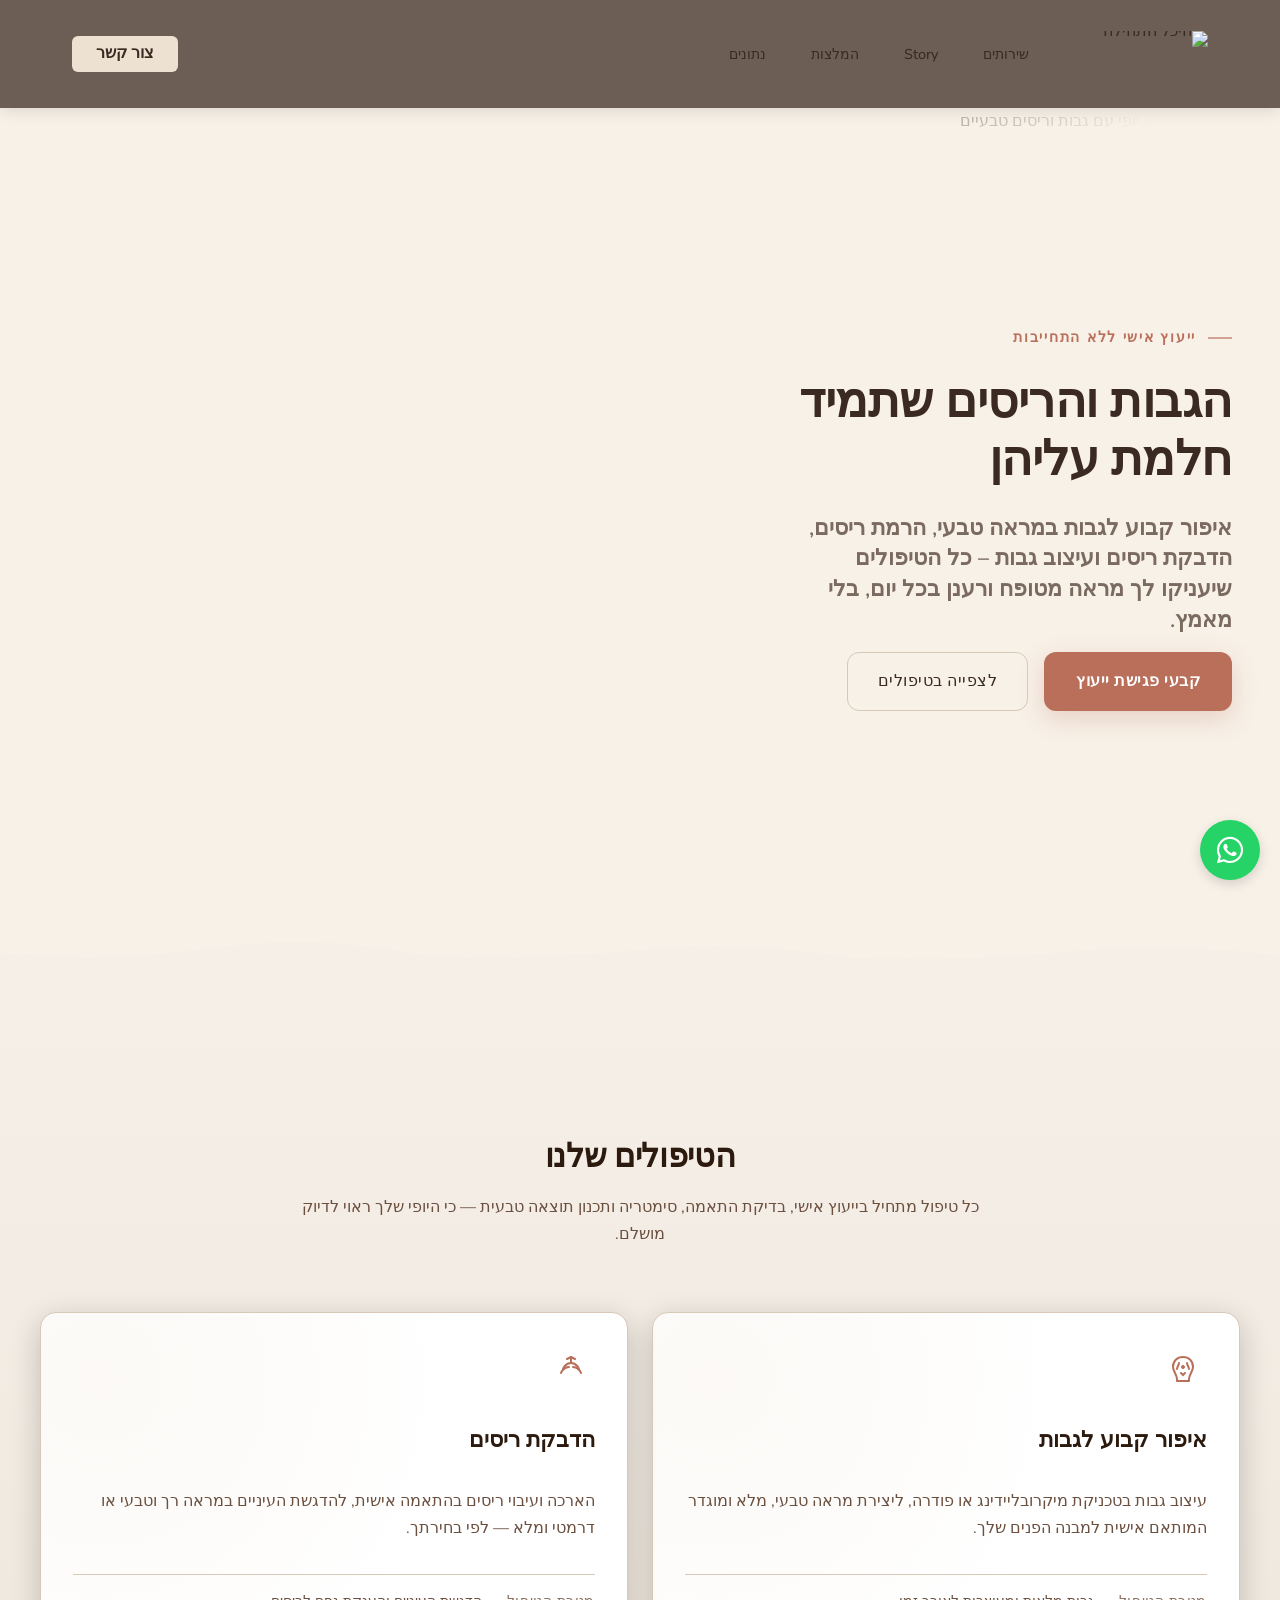
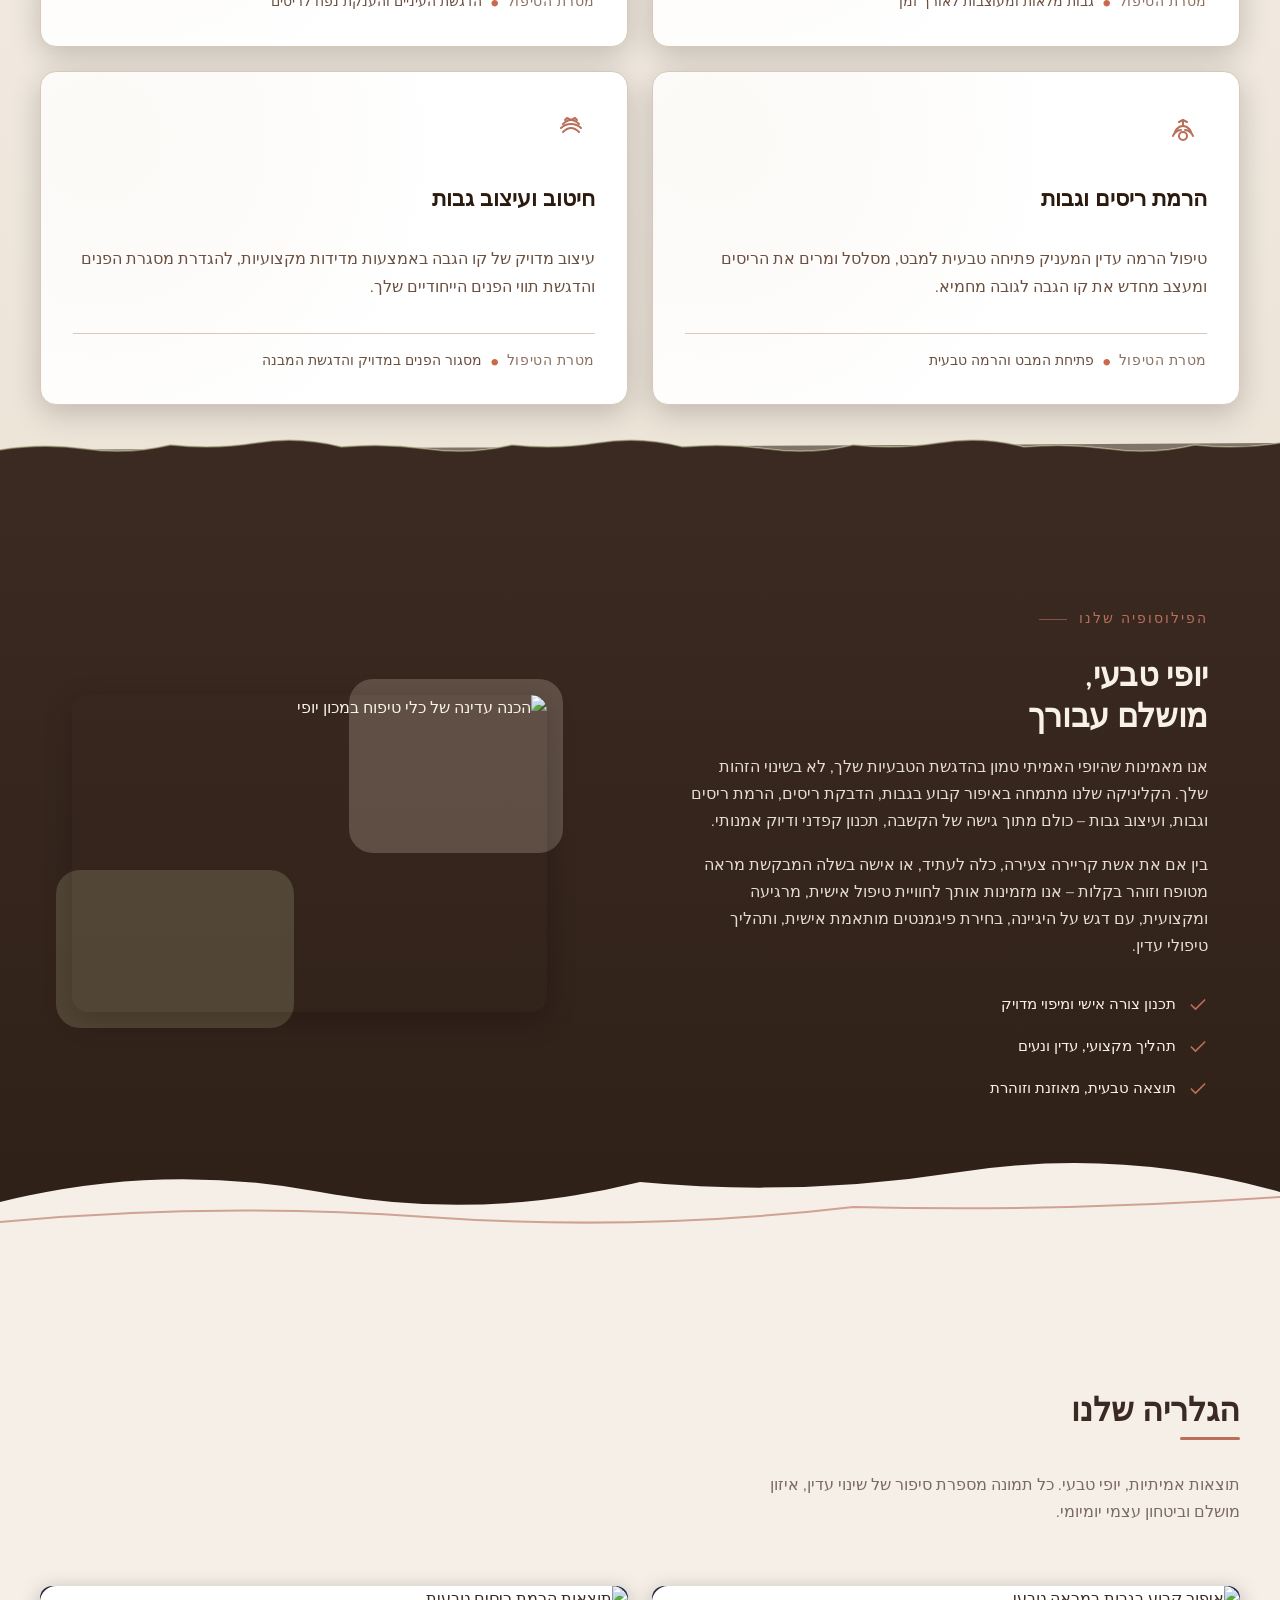
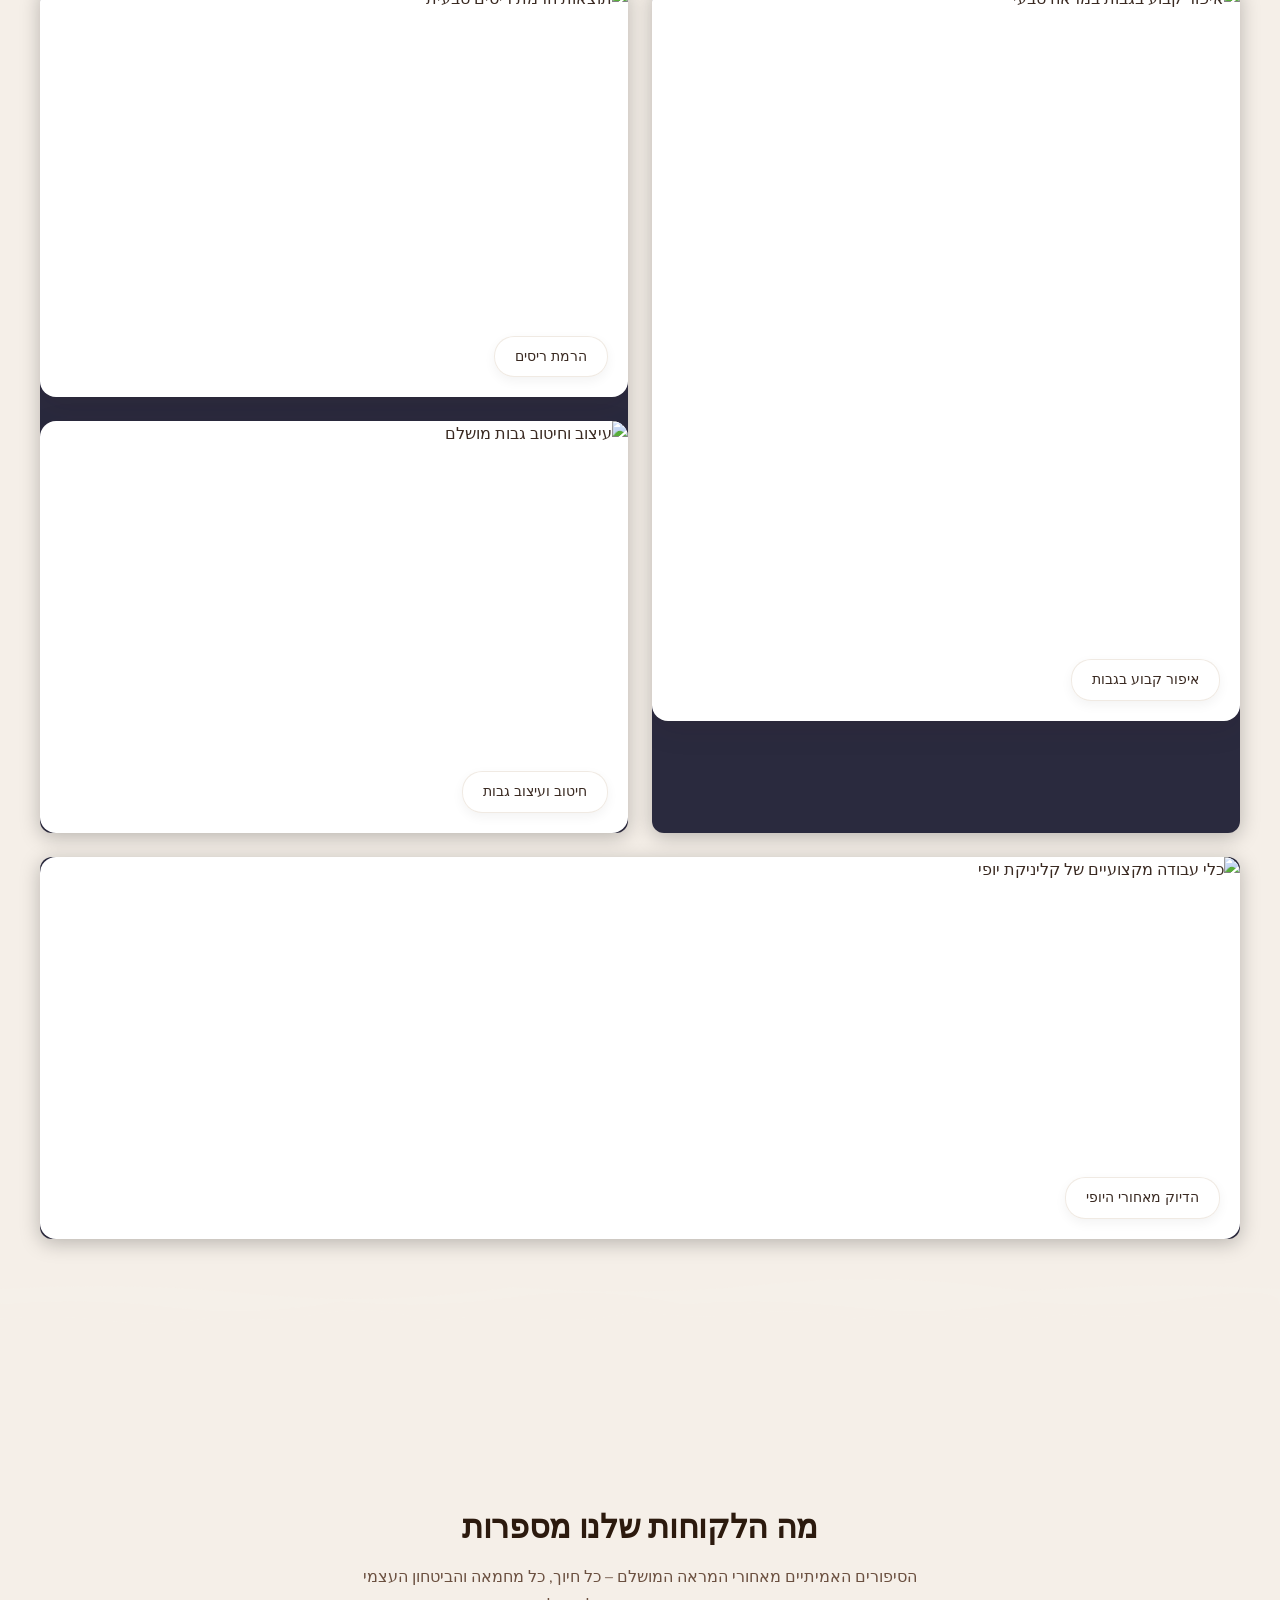
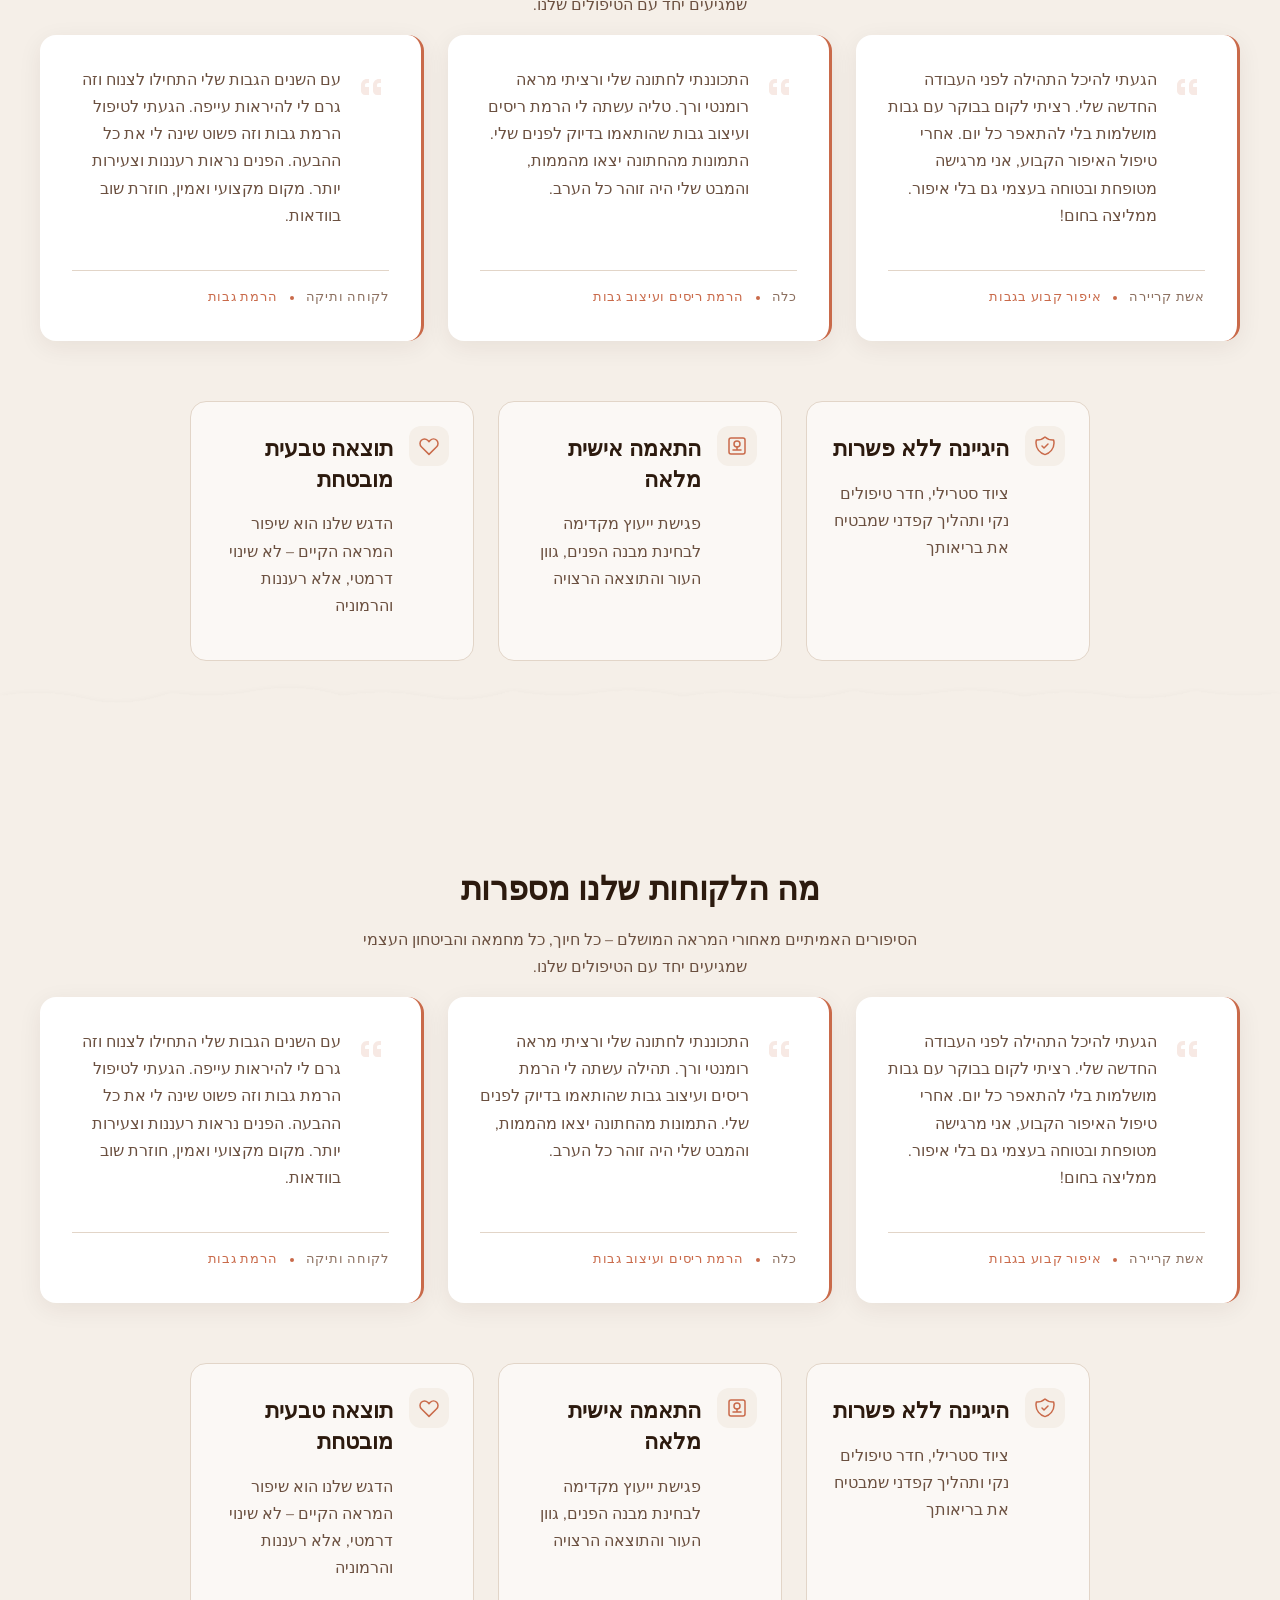
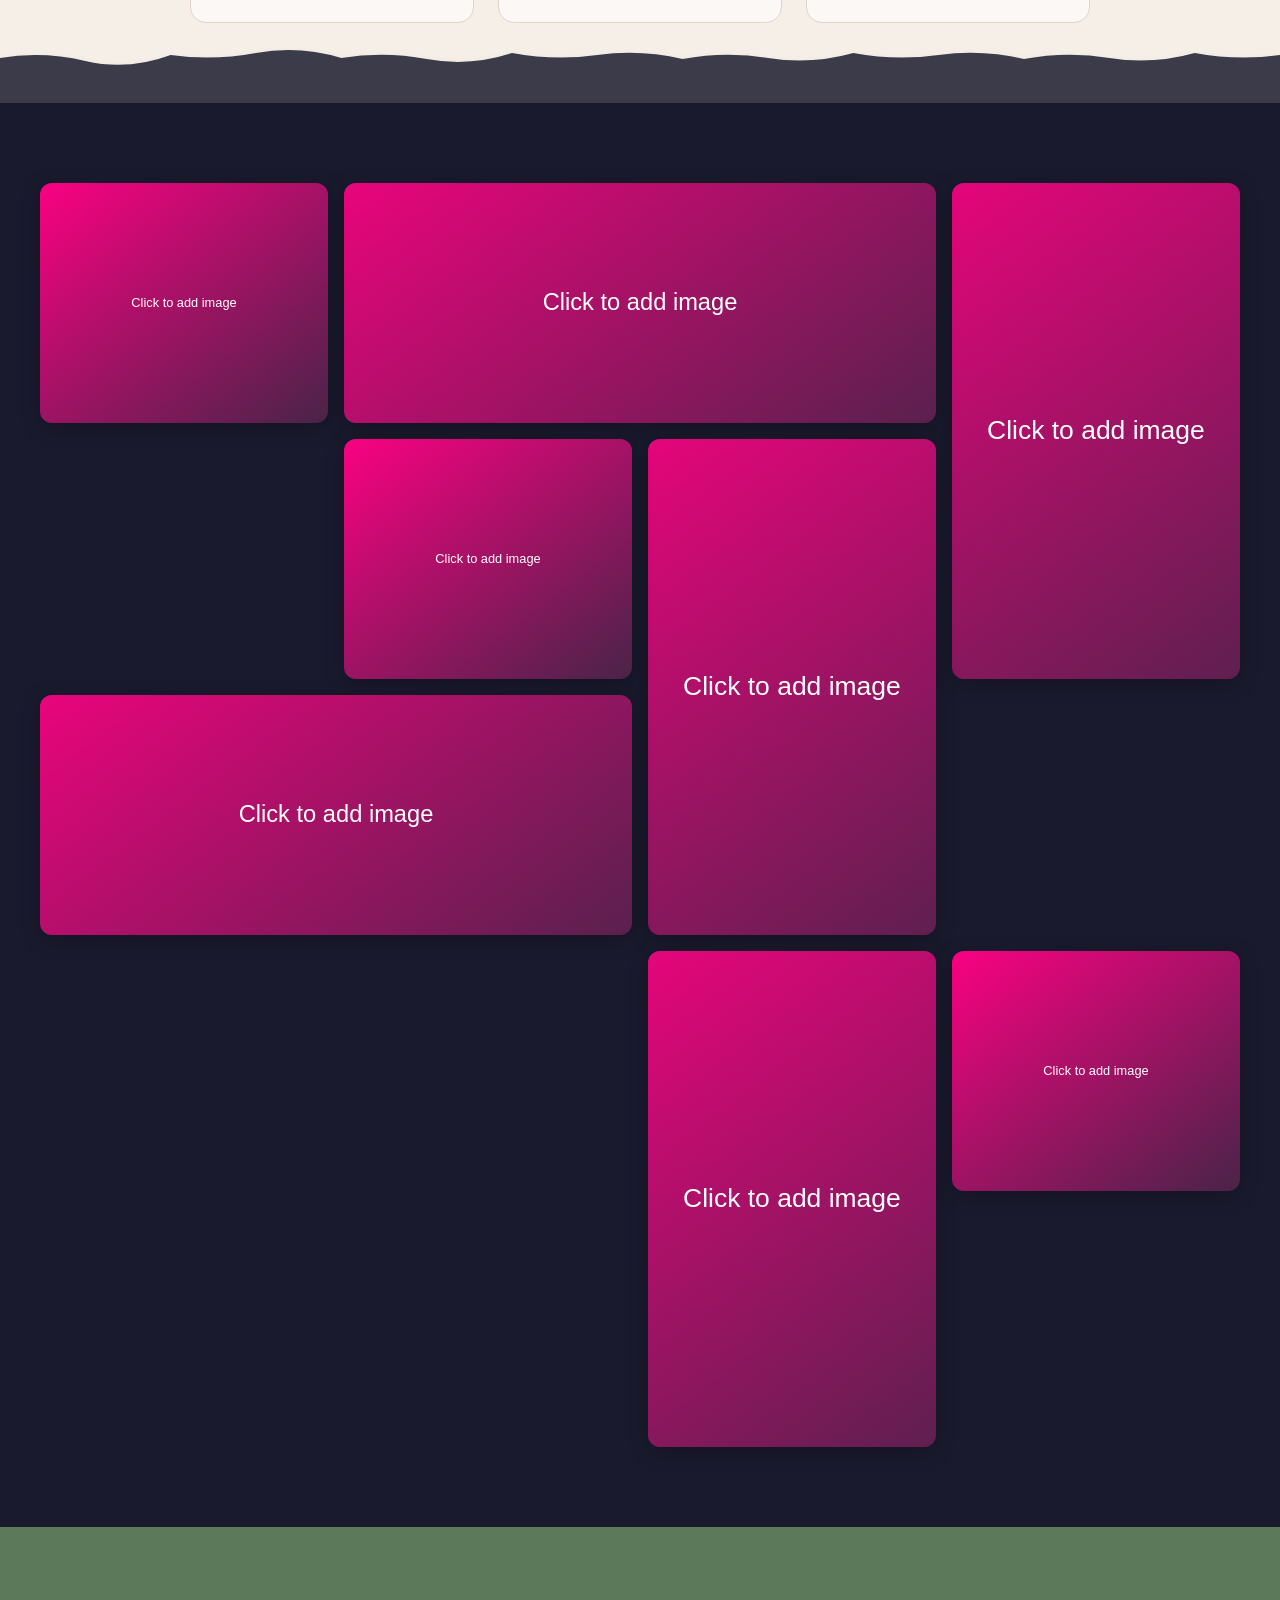
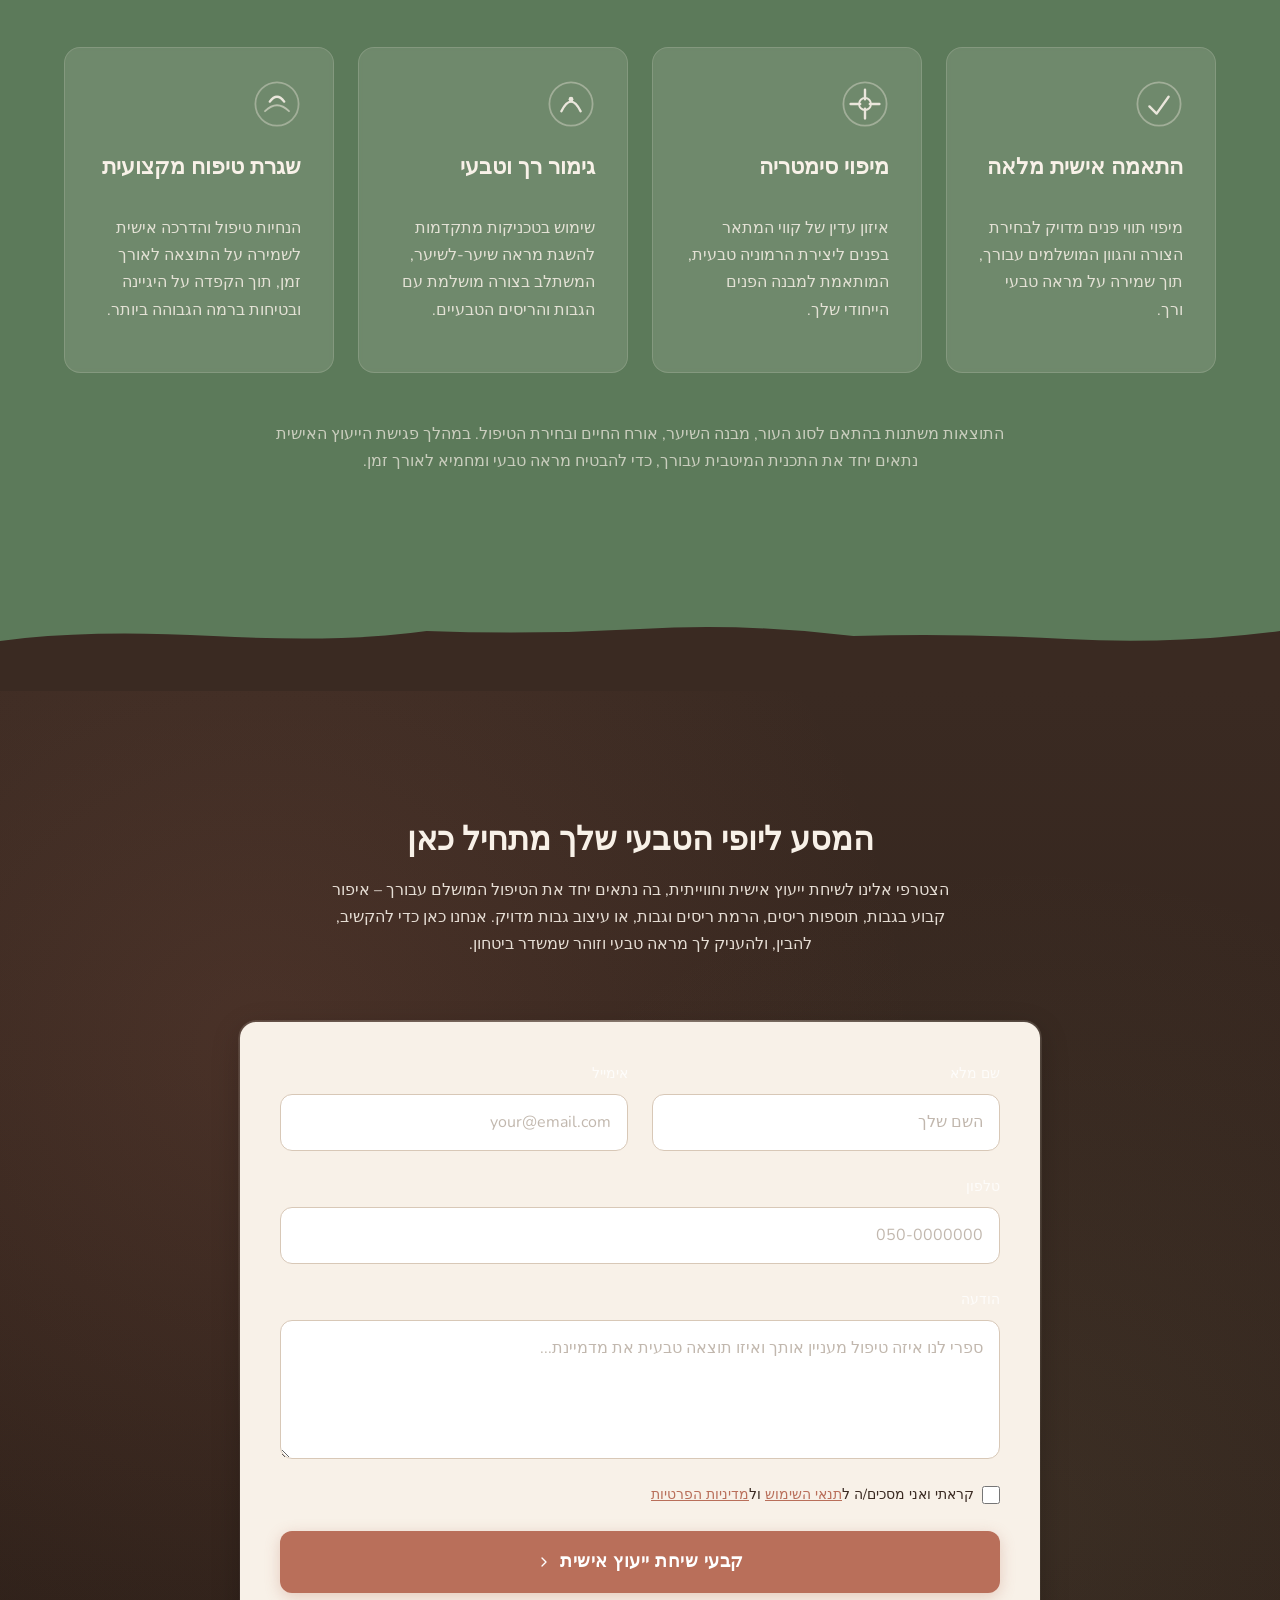
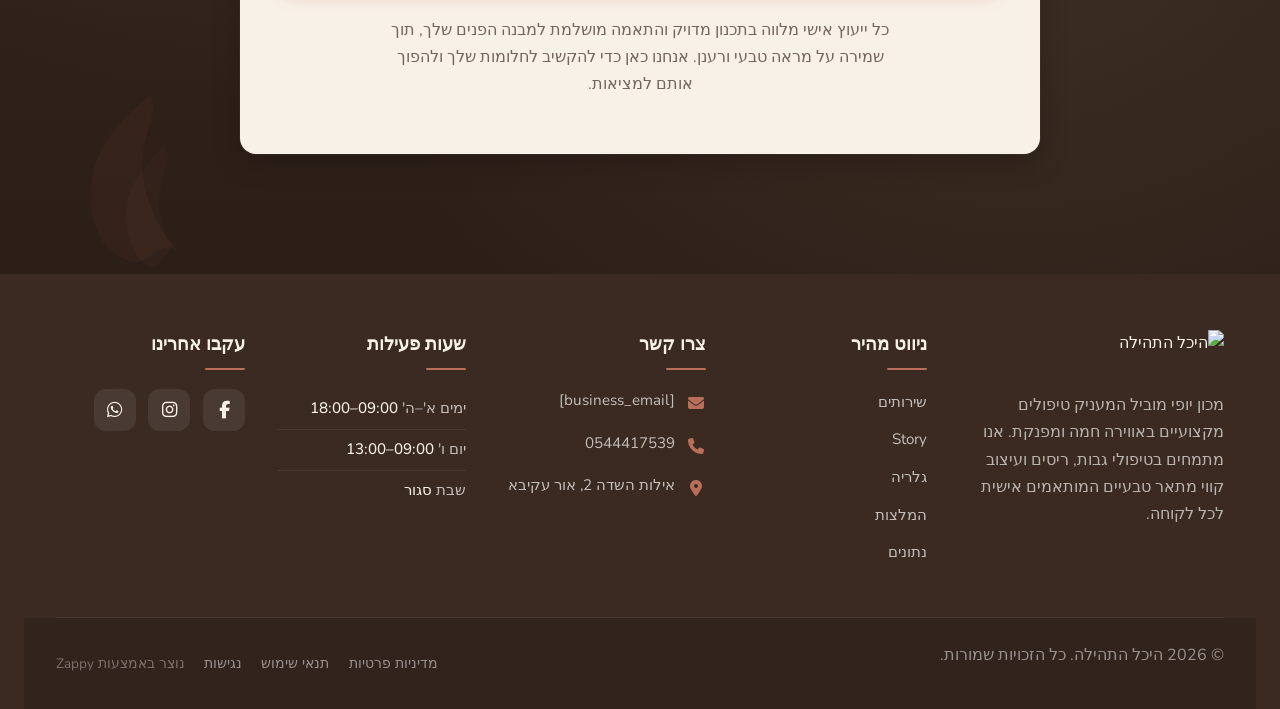
==== index.html @ fa9f29cb "Background sync: Progressive GitHub Sync" ====
<!DOCTYPE html>
<html lang="he" dir="rtl">
<head>
    <meta charset="UTF-8">
    <meta name="viewport" content="width=device-width, initial-scale=1.0">
    <meta name="robots" content="index, follow">
    <title>גלי את היופי הטבעי שלך — היכל התהילה</title>
    <meta name="description" content="היכל התהילה – מרפאת יופי מובילה לטיפולי מיקרובליידינג, תוספות ריסים והרמת גבות. גלי את הגרסה הזוהרת ביותר שלך עם מומחי אסתטיקה מקצועיים. הזמיני תור עוד היום!">
    <meta name="keywords" content="Beauty & Aesthetics, beauty aesthetics near me, היכל התהילה, טיפולי יופי, מיקרובליידינג">
    
    <!-- Favicons -->
    <link rel="icon" type="image/x-icon" href="/assets/favicon.ico">
    <link rel="icon" type="image/png" sizes="16x16" href="/assets/favicon-16x16.png">
    <link rel="icon" type="image/png" sizes="32x32" href="/assets/favicon-32x32.png">
    <link rel="icon" type="image/png" sizes="48x48" href="/assets/favicon-48x48.png">
    <link rel="icon" type="image/png" sizes="192x192" href="/assets/favicon-192x192.png">
    <link rel="icon" type="image/png" sizes="512x512" href="/assets/favicon-512x512.png">
    <link rel="apple-touch-icon" href="/assets/apple-touch-icon.png">
    <!-- Zappy Analytics -->
<script>
(function() {
  'use strict';
  
  // Configuration
  var config = {
    websiteId: '514090ba-dc22-474b-b9bd-a7d6b97053c4',
    apiUrl: 'https://api.zappy5.com/api/analytics/track',
    sessionDuration: 30 * 60 * 1000, // 30 minutes
    visitorDuration: 30 * 24 * 60 * 60 * 1000, // 30 days
    trackPageViews: true,
    trackClicks: true,
    trackFormSubmissions: true
  };
  
  // Generate or retrieve persistent visitor ID (30 days)
  function getVisitorId() {
    var visitorKey = 'zappy_visitor_' + config.websiteId;
    var visitor = null;
    
    try {
      visitor = localStorage.getItem(visitorKey);
      if (visitor) {
        var visitorData = JSON.parse(visitor);
        var now = Date.now();
        
        // Check if visitor ID is still valid (30 days)
        if (now - visitorData.created < config.visitorDuration) {
          // Update last seen timestamp
          visitorData.lastSeen = now;
          localStorage.setItem(visitorKey, JSON.stringify(visitorData));
          return visitorData.id;
        }
      }
    } catch (e) {
      console.warn('Zappy Analytics: LocalStorage not available');
    }
    
    // Generate new visitor ID
    var newVisitorId = 'zv_' + Date.now() + '_' + Math.random().toString(36).substr(2, 9);
    
    try {
      localStorage.setItem(visitorKey, JSON.stringify({
        id: newVisitorId,
        created: Date.now(),
        lastSeen: Date.now()
      }));
    } catch (e) {
      // Continue without local storage
    }
    
    return newVisitorId;
  }
  
  // Generate or retrieve session ID (30 minutes)
  function getSessionId() {
    var sessionKey = 'zappy_session_' + config.websiteId;
    var session = null;
    
    try {
      session = sessionStorage.getItem(sessionKey);
      if (session) {
        var sessionData = JSON.parse(session);
        var now = Date.now();
        
        // Check if session is still valid
        if (now - sessionData.timestamp < config.sessionDuration) {
          // Update timestamp
          sessionData.timestamp = now;
          sessionStorage.setItem(sessionKey, JSON.stringify(sessionData));
          return sessionData.id;
        }
      }
    } catch (e) {
      console.warn('Zappy Analytics: SessionStorage not available');
    }
    
    // Generate new session ID
    var newSessionId = 'zs_' + Date.now() + '_' + Math.random().toString(36).substr(2, 9);
    
    try {
      sessionStorage.setItem(sessionKey, JSON.stringify({
        id: newSessionId,
        timestamp: Date.now()
      }));
    } catch (e) {
      // Continue without session storage
    }
    
    return newSessionId;
  }
  
  var visitorId = getVisitorId();
  var sessionId = getSessionId();
  
  // Track an event
  function trackEvent(eventType, data) {
    data = data || {};
    
    var eventData = {
      website_id: config.websiteId,
      event_type: eventType,
      page_path: window.location.pathname,
      referrer: document.referrer || 'direct',
      visitor_id: visitorId,
      session_id: sessionId,
      metadata: data
    };
    
    // Use sendBeacon if available (better for page unload events)
    if (navigator.sendBeacon) {
      var blob = new Blob([JSON.stringify(eventData)], { type: 'application/json' });
      navigator.sendBeacon(config.apiUrl, blob);
    } else {
      // Fallback to fetch
      fetch(config.apiUrl, {
        method: 'POST',
        headers: {
          'Content-Type': 'application/json'
        },
        body: JSON.stringify(eventData),
        keepalive: true
      }).catch(function(error) {
        console.warn('Zappy Analytics: Failed to track event', error);
      });
    }
  }
  
  // Track page view
  if (config.trackPageViews) {
    trackEvent('pageview', {
      title: document.title,
      url: window.location.href
    });
  }
  
  // Track clicks on important elements
  if (config.trackClicks) {
    document.addEventListener('click', function(e) {
      var target = e.target;
      
      // Track button clicks (counted as actions)
      if (target.tagName === 'BUTTON' || target.closest('button')) {
        var button = target.tagName === 'BUTTON' ? target : target.closest('button');
        var clickMeta = {
          element: 'button',
          text: button.textContent.trim().substring(0, 100),
          id: button.id || null,
          class: button.className || null
        };
        
        trackEvent('click', clickMeta);
      }
      
      // Track link clicks (navigation - not counted as actions)
      else if (target.tagName === 'A' || target.closest('a')) {
        var link = target.tagName === 'A' ? target : target.closest('a');
        var navMeta = {
          element: 'link',
          text: link.textContent.trim().substring(0, 100),
          href: link.href,
          external: link.hostname !== window.location.hostname
        };
        
        trackEvent('navigation', navMeta);
      }
    }, true);
  }
  
  
  // Track form submissions
  if (config.trackFormSubmissions) {
    document.addEventListener('submit', function(e) {
      var form = e.target;
      
      trackEvent('form_submit', {
        form_id: form.id || null,
        form_name: form.name || null,
        form_action: form.action || null,
        form_method: form.method || 'GET'
      });
    }, true);
  }
  
  // Track time on page (send on page unload)
  var pageLoadTime = Date.now();
  
  window.addEventListener('beforeunload', function() {
    var timeOnPage = Math.floor((Date.now() - pageLoadTime) / 1000); // in seconds
    
    trackEvent('page_unload', {
      time_on_page: timeOnPage,
      page_path: window.location.pathname
    });
  });
  
  // Expose tracking function globally for custom events
  window.zappyAnalytics = {
    track: trackEvent,
    getVisitorId: function() { return visitorId; },
    getSessionId: function() { return sessionId; }
  };
  
})();
</script>
<!-- End Zappy Analytics -->
    <meta property="og:title" content="גלי את היופי הטבעי שלך — היכל התהילה">
    <meta property="og:description" content="היכל התהילה – מרפאת יופי מובילה לטיפולי מיקרובליידינג, תוספות ריסים והרמת גבות. גלי את הגרסה הזוהרת ביותר שלך עם מומחי אסתטיקה מקצועיים. הזמיני תור עוד היום!">
    <meta name="twitter:card" content="summary_large_image">
    <meta name="twitter:title" content="גלי את היופי הטבעי שלך — היכל התהילה">
    <meta name="twitter:description" content="היכל התהילה – מרפאת יופי מובילה לטיפולי מיקרובליידינג, תוספות ריסים והרמת גבות. גלי את הגרסה הזוהרת ביותר שלך עם מומחי אסתטיקה מקצועיים. הזמיני תור עוד היום!">
    <script type="application/ld+json">{"@context":"https://schema.org","@graph":[{"@type":"LocalBusiness","@id":"https://heichal-hatehila.zappy5.app#organization","name":"היכל התהילה","url":"https://heichal-hatehila.zappy5.app","description":"A professional beauty clinic specializing in permanent makeup and lash & brow treatments. Services include permanent eyebrow makeup, lash extensions, lash and brow lifting, and eyebrow contouring and shaping. The clinic focuses on enhancing natural beauty through semi-permanent and permanent aesthetic procedures.","address":{"@type":"PostalAddress","streetAddress":"אילות השדה 2, אור עקיבא"},"contactPoint":[{"@type":"ContactPoint","contactType":"customer service","telephone":"0544417539"}]},{"@type":"WebSite","@id":"https://heichal-hatehila.zappy5.app#website","url":"https://heichal-hatehila.zappy5.app","name":"היכל התהילה","publisher":{"@id":"https://heichal-hatehila.zappy5.app#organization"}},{"@type":"ContactPage","@id":"https://heichal-hatehila.zappy5.app#contactpage","url":"https://heichal-hatehila.zappy5.app","name":"גלי את היופי הטבעי שלך — היכל התהילה","mainEntity":{"@id":"https://heichal-hatehila.zappy5.app#organization"},"potentialAction":{"@type":"CommunicateAction","target":{"@type":"EntryPoint","urlTemplate":"https://heichal-hatehila.zappy5.app/api/email/contact-form","actionPlatform":["http/method=POST"],"contentType":"application/json"},"instrument":[{"@type":"PropertyValue","name":"name","propertyID":"text","valueRequired":true,"description":"השם שלך"},{"@type":"PropertyValue","name":"email","propertyID":"email","valueRequired":true,"description":"your@email.com"},{"@type":"PropertyValue","name":"phone","propertyID":"tel","valueRequired":true,"description":"050-0000000"},{"@type":"PropertyValue","name":"message","propertyID":"textarea","valueRequired":false,"description":"ספרי לנו איזה טיפול מעניין אותך ואיזו תוצאה טבעית את מדמיינת..."},{"@type":"PropertyValue","name":"privacy_consent","propertyID":"checkbox","valueRequired":true}]}}]}</script>
    
    <link rel="stylesheet" href="/styles.css">
    <script>window.ZAPPY_WEBSITE_ID = "514090ba-dc22-474b-b9bd-a7d6b97053c4"; window.ZAPPY_API_BASE = "https://api.zappy5.com";</script>

    <style id="zappy-dropdown-submenu-styles">
      /* ========== DESKTOP DROPDOWN SUBMENU STYLES ========== */
      /* Base styles for dropdown submenus - parent must be positioned */
      .nav-menu li:has(.sub-menu), nav li:has(.sub-menu), .navbar li:has(.sub-menu), #navMenu li:has(.sub-menu) { position: relative; }
      /* Submenu base - hidden by default */
      .nav-menu .sub-menu, nav .sub-menu, .navbar .sub-menu, #navMenu .sub-menu { display: block !important; position: absolute !important; top: 100%; left: 0; min-width: 220px; background: white; border-radius: 8px; box-shadow: 0 8px 25px rgba(0,0,0,0.15); padding: 8px 0; opacity: 0; visibility: hidden; transform: translateY(10px); transition: all 0.3s ease; z-index: 1000; list-style: none; pointer-events: none; }
      /* CRITICAL: Desktop hover styles to show dropdown */
      .nav-menu li:hover > .sub-menu, nav li:hover > .sub-menu, .navbar li:hover > .sub-menu, #navMenu li:hover > .sub-menu { opacity: 1 !important; visibility: visible !important; transform: translateY(0) !important; pointer-events: auto !important; }
      /* Submenu item styling */
      .sub-menu li { list-style: none; margin: 0; padding: 0; }
      .sub-menu a { display: block !important; padding: 10px 16px !important; color: var(--text-dark, #333) !important; font-weight: 500; text-decoration: none; white-space: nowrap; transition: background-color 0.2s; }
      .sub-menu .zappy-nav-child > a { padding-left: 28px !important; font-size: 0.9em !important; opacity: 0.85 !important; }
      [dir="rtl"] .sub-menu .zappy-nav-child > a, html[lang="he"] .sub-menu .zappy-nav-child > a, html[lang="ar"] .sub-menu .zappy-nav-child > a { padding-left: 10px !important; padding-right: 28px !important; }
      .sub-menu .zappy-nav-parent > a { font-weight: 600 !important; }
      .sub-menu a:hover { background-color: #f5f5f5; }
      /* RTL (Hebrew/Arabic) dropdown positioning */
      [dir="rtl"] .nav-menu .sub-menu, [dir="rtl"] nav .sub-menu, [dir="rtl"] .navbar .sub-menu, html[lang="he"] .nav-menu .sub-menu, html[lang="he"] nav .sub-menu, html[lang="he"] .navbar .sub-menu, html[lang="ar"] .nav-menu .sub-menu, html[lang="ar"] nav .sub-menu, html[lang="ar"] .navbar .sub-menu { left: auto !important; right: 0 !important; }
      /* Hide empty dropdown menus (exclude catalog sub-menus that use <a> children instead of <li>) */
      .sub-menu:empty, .sub-menu:not(:has(li:not(.zappy-hidden-menu-item))):not(:has(> a)), .sub-menu:not(:has(li)):not(:has(> a)) { display: none !important; opacity: 0 !important; visibility: hidden !important; pointer-events: none !important; }
      /* Desktop: show submenu on Menu Group hover */
      li:has(.menu-group-title):hover > .sub-menu { opacity: 1 !important; visibility: visible !important; transform: translateY(0) !important; pointer-events: auto !important; }
      /* Menu Group title styling */
      .nav-menu > li > .menu-group-title, #navMenu > li > .menu-group-title { display: inline-block; padding: 0.5rem 1rem; cursor: default; user-select: none; }
      
      /* ========== MOBILE SUBMENU STYLES ========== */
      @media (max-width: 768px) {
        .nav-menu .sub-menu, nav .sub-menu, .navbar .sub-menu, #navMenu .sub-menu { position: static !important; transform: none !important; box-shadow: none !important; background: transparent !important; max-height: 0; overflow: hidden; opacity: 0; visibility: hidden; transition: max-height 0.3s ease, opacity 0.3s ease; padding: 0 !important; border-radius: 0 !important; }
        .navbar .sub-menu.mobile-expanded, .nav-menu .sub-menu.mobile-expanded, #navMenu .sub-menu.mobile-expanded { max-height: none !important; overflow-y: visible !important; opacity: 1 !important; visibility: visible !important; padding: 8px 0 8px 16px !important; }
        [dir="rtl"] .sub-menu.mobile-expanded, html[lang="he"] .sub-menu.mobile-expanded { padding: 8px 16px 8px 0 !important; }
        /* Disable hover behavior on mobile */
        .nav-menu li:hover > .sub-menu, nav li:hover > .sub-menu, .navbar li:hover > .sub-menu, #navMenu li:hover > .sub-menu { opacity: 0; visibility: hidden; pointer-events: none; }
        .nav-menu li > .sub-menu.mobile-expanded, nav li > .sub-menu.mobile-expanded, .navbar li > .sub-menu.mobile-expanded, #navMenu li > .sub-menu.mobile-expanded { opacity: 1 !important; visibility: visible !important; pointer-events: auto !important; }
        .nav-menu li:has(.sub-menu), nav li:has(.sub-menu), .navbar li:has(.sub-menu), #navMenu li:has(.sub-menu) { display: flex !important; flex-wrap: wrap !important; align-items: center !important; position: relative !important; min-height: 44px !important; }
        .nav-menu li:has(.sub-menu) > a, nav li:has(.sub-menu) > a, .navbar li:has(.sub-menu) > a, #navMenu li:has(.sub-menu) > a { flex: 1 !important; min-width: 0 !important; }
        .nav-menu li:has(.sub-menu) > .menu-group-title, nav li:has(.sub-menu) > .menu-group-title, .navbar li:has(.sub-menu) > .menu-group-title, #navMenu li:has(.sub-menu) > .menu-group-title { flex: 1 !important; min-width: 0 !important; padding: 0 !important; line-height: inherit !important; }
        .nav-menu li:has(.sub-menu) > .sub-menu, nav li:has(.sub-menu) > .sub-menu, .navbar li:has(.sub-menu) > .sub-menu, #navMenu li:has(.sub-menu) > .sub-menu { flex-basis: 100% !important; width: 100% !important; }
        .nav-menu li:has(.sub-menu) > a [class*="chevron"], .nav-menu li:has(.sub-menu) > a [class*="arrow"], .nav-menu li:has(.sub-menu) > a .fa-chevron-down, .nav-menu li:has(.sub-menu) > a .fa-angle-down, nav li:has(.sub-menu) > a [class*="chevron"], nav li:has(.sub-menu) > a [class*="arrow"], #navMenu li:has(.sub-menu) > a [class*="chevron"], #navMenu li:has(.sub-menu) > a [class*="arrow"] { display: none !important; visibility: hidden !important; }
        .mobile-submenu-toggle { display: flex !important; align-items: center !important; justify-content: center !important; width: 44px !important; height: auto !important; background: transparent !important; border: none !important; cursor: pointer !important; color: var(--text-light) !important; position: static !important; flex-shrink: 0 !important; align-self: stretch !important; z-index: 2 !important; padding: 0 !important; margin: 0 !important; }
        .mobile-submenu-toggle::after { content: '' !important; width: 0 !important; height: 0 !important; border-left: 6px solid transparent !important; border-right: 6px solid transparent !important; border-top: 7px solid currentColor !important; transition: transform 0.3s ease !important; }
        .mobile-submenu-toggle.expanded::after { transform: rotate(180deg) !important; }
        .sub-menu a { padding: 10px 0 !important; display: block !important; color: var(--text-light) !important; white-space: normal !important; }
        .sub-menu .zappy-nav-child > a { padding-left: 28px !important; font-size: 0.9em !important; opacity: 0.85 !important; }
        [dir="rtl"] .sub-menu .zappy-nav-child > a, html[lang="he"] .sub-menu .zappy-nav-child > a, html[lang="ar"] .sub-menu .zappy-nav-child > a { padding-left: 0 !important; padding-right: 28px !important; }
        .sub-menu .zappy-nav-parent > a { font-weight: 600 !important; }
        .nav-menu.active, #navMenu.active { max-width: 100vw !important; overflow-x: hidden !important; box-sizing: border-box !important; }
        .navbar .sub-menu li a, nav.navbar .sub-menu li a, .zappy-products-dropdown .sub-menu a { color: var(--text-light) !important; }
      }
      @media (min-width: 769px) { .mobile-submenu-toggle { display: none !important; } }
    </style>

    <style id="zappy-widget-visibility">
      html[dir="rtl"] .whatsapp-float { right: 20px !important; left: auto !important; }
      html[dir="ltr"] .whatsapp-float, html:not([dir]) .whatsapp-float { left: 20px !important; right: auto !important; }
      html[dir="rtl"] #mic-access-tool-general-button, html[dir="rtl"] .mic-access-tool-general-button,
      html[dir="rtl"] #mic-init-access-tool .mic-access-tool-general-button,
      html[dir="rtl"] #mic-init-access-tool #mic-access-tool-general-button,
      html[dir="rtl"] ._access-icon { left: 20px !important; right: auto !important; }
      html[dir="ltr"] #mic-access-tool-general-button, html[dir="ltr"] .mic-access-tool-general-button,
      html[dir="ltr"] #mic-init-access-tool .mic-access-tool-general-button,
      html[dir="ltr"] #mic-init-access-tool #mic-access-tool-general-button,
      html[dir="ltr"] ._access-icon,
      html:not([dir]) #mic-access-tool-general-button, html:not([dir]) .mic-access-tool-general-button,
      html:not([dir]) #mic-init-access-tool .mic-access-tool-general-button,
      html:not([dir]) #mic-init-access-tool #mic-access-tool-general-button,
      html:not([dir]) ._access-icon { right: 20px !important; left: auto !important; }
      @media (max-width: 768px) { .whatsapp-float { display: flex !important; } }
      @media (min-width: 769px) { .whatsapp-float { display: flex !important; } }
      @media (max-width: 768px) {
        #mic-access-tool-general-button, .mic-access-tool-general-button,
        #mic-init-access-tool .mic-access-tool-general-button, #mic-init-access-tool #mic-access-tool-general-button,
        ._access-icon { display: flex !important; visibility: visible !important; opacity: 1 !important; pointer-events: auto !important; }
        #mic-access-tool-box.opened-mic-access-tool, .mic-access-tool-box.opened-mic-access-tool,
        #mic-init-access-tool #mic-access-tool-box.opened-mic-access-tool {
          visibility: visible !important; opacity: 1 !important; pointer-events: auto !important;
        }
      }
      @media (min-width: 769px) {
        #mic-access-tool-general-button, .mic-access-tool-general-button,
        #mic-init-access-tool .mic-access-tool-general-button, #mic-init-access-tool #mic-access-tool-general-button,
        ._access-icon { display: flex !important; visibility: visible !important; opacity: 1 !important; pointer-events: auto !important; }
        #mic-access-tool-box.opened-mic-access-tool, .mic-access-tool-box.opened-mic-access-tool,
        #mic-init-access-tool #mic-access-tool-box.opened-mic-access-tool {
          visibility: visible !important; opacity: 1 !important; pointer-events: auto !important;
        }
      }
    </style>
</head>
<body>
<meta charset="UTF-8">
  <meta name="viewport" content="width=device-width, initial-scale=1.0">
  <title>גלי את היופי הטבעי שלך — היכל התהילה</title>
  <meta name="description" content="היכל התהילה – מרפאת יופי מובילה לטיפולי מיקרובליידינג, תוספות ריסים והרמת גבות. גלי את הגרסה הזוהרת ביותר שלך עם מומחי אסתטיקה מקצועיים. הזמיני תור עוד היום!">
  <meta name="keywords" content="Beauty &amp; Aesthetics, beauty aesthetics near me, היכל התהילה, טיפולי יופי, מיקרובליידינג">
  <meta name="robots" content="index, follow">
  
  <meta property="og:title" content="גלי את היופי הטבעי שלך — היכל התהילה">
  <meta property="og:description" content="היכל התהילה – מרפאת יופי מובילה לטיפולי מיקרובליידינג, תוספות ריסים והרמת גבות. גלי את הגרסה הזוהרת ביותר שלך עם מומחי אסתטיקה מקצועיים. הזמיני תור עוד היום!">
  <meta property="og:type" content="website">
  <meta property="og:locale" content="he_IL">
  
  <meta name="twitter:card" content="summary_large_image">
  <meta name="twitter:title" content="גלי את היופי הטבעי שלך — היכל התהילה">
  <meta name="twitter:description" content="היכל התהילה – מרפאת יופי מובילה לטיפולי מיקרובליידינג, תוספות ריסים והרמת גבות. גלי את הגרסה הזוהרת ביותר שלך עם מומחי אסתטיקה מקצועיים. הזמיני תור עוד היום!">
  <link rel="stylesheet" href="/styles.css">
  <link rel="stylesheet" href="https://cdnjs.cloudflare.com/ajax/libs/font-awesome/6.4.0/css/all.min.css">
  <style>
    .skip-link { position: absolute; top: 0; left: 0; transform: translateY(-200%); padding: 12px 18px; background: var(--bg-dark, #1a1a1a); color: var(--text-light, #fff); font-weight: 600; border-radius: 0 0 8px 0; z-index: 10000; }
    .skip-link:focus { transform: none; outline: 2px solid var(--ring, #fff); outline-offset: 2px; }
    :focus-visible { outline: 2px solid var(--ring, currentColor); outline-offset: 3px; }
  </style>


  
    <!-- Favicons -->
    <link rel="icon" type="image/x-icon" href="/assets/favicon.ico">
    <link rel="icon" type="image/png" sizes="16x16" href="/assets/favicon-16x16.png">
    <link rel="icon" type="image/png" sizes="32x32" href="/assets/favicon-32x32.png">
    <link rel="icon" type="image/png" sizes="48x48" href="/assets/favicon-48x48.png">
    <link rel="icon" type="image/png" sizes="192x192" href="/assets/favicon-192x192.png">
    <link rel="icon" type="image/png" sizes="512x512" href="/assets/favicon-512x512.png">
    <link rel="apple-touch-icon" href="/assets/apple-touch-icon.png">
    <!-- Cookie Consent -->
    <link rel="stylesheet" href="https://cdn.jsdelivr.net/npm/vanilla-cookieconsent@3/dist/cookieconsent.css">
    <script src="https://cdn.jsdelivr.net/npm/vanilla-cookieconsent@3/dist/cookieconsent.umd.js"></script>
    <!-- Mickidum Accessibility Toolbar -->
    <script src="https://cdn.jsdelivr.net/gh/mickidum/acc_toolbar/acctoolbar/acctoolbar.min.js"></script>
<a class="skip-link" href="#main">דלג לתוכן הראשי</a>
  <nav class="navbar">
  <button class="mobile-toggle" id="mobileToggle" aria-label="Menu">
    <svg class="hamburger-icon" width="24" height="24" viewBox="0 0 24 24" fill="none">
      <path d="M3 12h18M3 6h18M3 18h18" stroke="currentColor" stroke-width="2" stroke-linecap="round"></path>
    </svg>
    <svg class="close-icon" width="24" height="24" viewBox="0 0 24 24" fill="none" style="display: none;">
      <path d="M18 6L6 18M6 6l12 12" stroke="currentColor" stroke-width="2" stroke-linecap="round"></path>
    </svg>
  </button>
  
  <button class="phone-header-btn" data-phone="0544417539" aria-label="Call">
    <svg width="20" height="20" viewBox="0 0 24 24" fill="currentColor">
      <path d="M22 16.92v3a2 2 0 0 1-2.18 2 19.79 19.79 0 0 1-8.63-3.07 19.5 19.5 0 0 1-6-6 19.79 19.79 0 0 1-3.07-8.67A2 2 0 0 1 4.11 2h3a2 2 0 0 1 2 1.72 12.84 12.84 0 0 0 .7 2.81 2 2 0 0 1-.45 2.11L8.09 9.91a16 16 0 0 0 6 6l1.27-1.27a2 2 0 0 1 2.11-.45 12.84 12.84 0 0 0 2.81.7A2 2 0 0 1 22 16.92z"></path>
    </svg>
  </button>
  
  <div class="nav-container">
    <div class="nav-right-group"><div class="nav-brand">
      <a href="/" class="logo-link"><img class="logo" src="/assets/site-----image-1.webp" alt="היכל התהילה"></a>
    </div><ul id="navMenu" class="nav-menu"><li><a href="#services">שירותים</a></li><li><a href="#story">Story</a></li><li><a href="#testimonials">המלצות</a></li><li><a href="#stats">נתונים</a></li><li class="mobile-contact-link nav-cta-mobile-item"><a href="#cta" class="nav-cta-btn">צור קשר</a></li></ul></div>
    
    
    
    <div class="nav-cta-container">
      <a href="#cta" class="nav-cta-btn">צור קשר</a>
    </div>
  </div>
</nav>
<script>

// Navbar Mobile Menu Toggle and Contrast Fix
(function() {
  // Use 'load' event instead of 'DOMContentLoaded' to ensure we run AFTER all other scripts
  window.addEventListener('load', function() {
    
    // FIX MOBILE BUTTON CONTRAST
    // Detect navbar background color and apply contrasting color to mobile buttons
    const navbar = document.querySelector('.navbar, nav, header');
    if (!navbar) {
      console.log('[Navbar] Navbar element not found');
      return;
    }
    
    // DECLARE VARIABLES EARLY to avoid Temporal Dead Zone errors
    // These are used in multiple places below
    let mobileToggle = document.getElementById('mobileToggle') ||
                       document.querySelector('.mobile-toggle') ||
                       document.querySelector('.hamburger') ||
                       document.querySelector('.hamburger-menu') ||
                       document.querySelector('.menu-toggle') ||
                       document.querySelector('.burger-menu') ||
                       document.querySelector('[aria-label="Menu"]') ||
                       document.querySelector('[aria-label="תפריט"]');
    
    const phoneBtn = document.querySelector('.phone-header-btn');
    
    const computedStyle = window.getComputedStyle(navbar);
    let bgColor = computedStyle.backgroundColor;
    
    console.log('[Navbar] Initial navbar background:', bgColor);
    
    // Check if background is transparent or rgba with 0 alpha
    const isTransparent = bgColor === 'transparent' || 
                         bgColor === 'rgba(0, 0, 0, 0)' ||
                         (bgColor.startsWith('rgba') && bgColor.includes(', 0)'));
    
    if (isTransparent) {
      // Check for background-image or gradient
      const bgImage = computedStyle.backgroundImage;
      if (bgImage && bgImage !== 'none') {
        console.log('[Navbar] Navbar has background image/gradient, using dark text');
        bgColor = 'rgb(240, 240, 240)'; // Assume light background
      } else {
        // Transparent navbar - check body background
        const bodyBg = window.getComputedStyle(document.body).backgroundColor;
        console.log('[Navbar] Navbar transparent, using body background:', bodyBg);
        bgColor = bodyBg;
      }
    }
    
    // Calculate luminance to determine if background is light or dark
    const rgb = bgColor.match(/\d+/g);
    if (rgb && rgb.length >= 3) {
      const r = parseInt(rgb[0]);
      const g = parseInt(rgb[1]);
      const b = parseInt(rgb[2]);
      const luminance = (0.299 * r + 0.587 * g + 0.114 * b) / 255;
      
      // Mobile button colors are set by Claude's AI-generated CSS (same as .nav-menu a)
      // No dynamic color overrides needed - colors come from the generated navbar CSS
      console.log('[Navbar] Mobile button colors preserved from Claude CSS (luminance:', luminance.toFixed(2) + ')');
      
      // FIX ICON SIZES - Ensure SVGs are properly sized and visible
      // INJECT CRITICAL CSS TO OVERRIDE ANY CONFLICTING RULES
      const criticalCSS = document.createElement('style');
      criticalCSS.id = 'zappy-mobile-nav-fix';
      const htmlLang = document.documentElement.lang || 'en';
      const htmlDir = document.documentElement.dir || 'ltr';
      // Check both dir attribute AND lang for RTL detection
      // dir="rtl" is the most reliable indicator
      const isRTL = htmlDir === 'rtl' || htmlLang === 'he' || htmlLang === 'ar';
      
      criticalCSS.textContent = `
        /* Hide mobile buttons on desktop, show only on mobile */
        @media (min-width: 769px) {
          .mobile-toggle,
          .phone-header-btn {
            display: none !important;
          }
        }
        
        /* Show and position mobile buttons correctly on mobile */
        @media (max-width: 768px) {
          .navbar,
          nav.navbar {
            min-height: 70px !important;
          }

          .mobile-toggle,
          .phone-header-btn {
            position: absolute !important;
            top: 0 !important;
            bottom: 0 !important;
            margin-top: auto !important;
            margin-bottom: auto !important;
            transform: none !important;
            z-index: 1001 !important;
            display: flex !important;
            align-items: center !important;
            justify-content: center !important;
            width: 36px !important;
            height: 36px !important;
            border-radius: 50% !important;
            border: none !important;
            cursor: pointer !important;
            padding: 6px !important;
            background: none !important;
            color: var(--nav-text, var(--text-light)) !important;
            touch-action: manipulation !important;
            -webkit-tap-highlight-color: transparent !important;
          }

          html[data-zappy-site-type="ecommerce"] .phone-header-btn,
          body[data-zappy-site-type="ecommerce"] .phone-header-btn,
          html[data-zappy-site-type="ecommerce"] header .phone-header-btn,
          html[data-zappy-site-type="ecommerce"] nav .phone-header-btn {
            display: none !important;
            visibility: hidden !important;
            width: 0 !important;
            height: 0 !important;
            min-width: 0 !important;
            overflow: hidden !important;
          }
          
          /* LTR positioning (default): hamburger LEFT, phone RIGHT */
          html:not([dir="rtl"]):not([lang="he"]):not([lang="ar"]) .mobile-toggle,
          html[dir="ltr"] .mobile-toggle {
            left: 12px !important;
            right: auto !important;
          }
          html:not([dir="rtl"]):not([lang="he"]):not([lang="ar"]) .phone-header-btn,
          html[dir="ltr"] .phone-header-btn {
            right: 12px !important;
            left: auto !important;
          }
          
          /* RTL positioning: hamburger RIGHT, phone LEFT */
          html[dir="rtl"] .mobile-toggle,
          html[lang="he"] .mobile-toggle,
          html[lang="ar"] .mobile-toggle {
            right: 12px !important;
            left: auto !important;
          }
          html[dir="rtl"] .phone-header-btn,
          html[lang="he"] .phone-header-btn,
          html[lang="ar"] .phone-header-btn {
            left: 12px !important;
            right: auto !important;
          }
          
          /* CRITICAL: Ensure nav-container has min-height on mobile */
          /* All children are positioned absolutely/fixed on mobile, so height:auto collapses to 0 */
          .nav-container {
            min-height: 70px !important;
            position: relative !important;
          }
          
          /* Ensure SVG icons are properly sized and inherit color */
          .mobile-toggle svg,
          .phone-header-btn svg {
            width: 24px !important;
            height: 24px !important;
            /* Don't force display - let JavaScript control hamburger/close toggle */
          }
          
          /* Reset nav-cta-container on mobile - remove desktop box-shadow/padding */
          /* that creates a visible ghost box when CTA button is hidden */
          .nav-cta-container {
            box-shadow: none !important;
            padding: 0 !important;
          }
          
          /* Hide nav-cta-container entirely on mobile when there's no lang-switcher */
          /* (only the CTA button is inside, and it's hidden on mobile) */
          .nav-cta-container:not(:has(.lang-switcher)) {
            display: none !important;
          }
          
          /* CRITICAL: Prevent hero image fade gradient from bleeding over headline text */
          /* The .image-fade-gradient has bottom: -30px (extends below parent) */
          /* On mobile stacked layout, this overlaps the h1 text below the image */
          .hero-image-column {
            overflow: hidden !important;
          }
          .image-fade-gradient {
            bottom: 0 !important;
          }
          
          /* Hide desktop language switcher on mobile - hamburger menu handles it */
          /* High specificity to override stored CSS */
          .lang-switcher,
          .nav-cta-container .lang-switcher,
          .nav-container .lang-switcher,
          .navbar .lang-switcher,
          .navbar .nav-cta-container .lang-switcher {
            display: none !important;
          }
        }
      `;
      
      // Remove existing fix if present and inject new one
      const existing = document.getElementById('zappy-mobile-nav-fix');
      if (existing) existing.remove();
      document.head.appendChild(criticalCSS);
      
      console.log('[Navbar] Critical CSS injected for mobile nav positioning');
      
      // ONLY apply inline positioning styles on mobile viewport
      // On desktop, the CSS handles hiding these buttons with display: none
      // Inline styles were breaking desktop layout by overriding CSS
      const isMobileViewport = window.innerWidth <= 768;
      
      if (mobileToggle) {
        // Icon sizing applies to all viewports for consistency
        const hamburgerIcon = mobileToggle.querySelector('.hamburger-icon');
        const closeIcon = mobileToggle.querySelector('.close-icon');
        
        if (hamburgerIcon) {
          hamburgerIcon.style.setProperty('width', '24px', 'important');
          hamburgerIcon.style.setProperty('height', '24px', 'important');
          hamburgerIcon.style.setProperty('display', 'block', 'important'); // Show hamburger by default
        }
        if (closeIcon) {
          closeIcon.style.setProperty('width', '24px', 'important');
          closeIcon.style.setProperty('height', '24px', 'important');
          closeIcon.style.setProperty('display', 'none', 'important'); // Hide close icon by default
        }
        
        // ONLY set positioning inline styles on mobile
        if (isMobileViewport) {
          mobileToggle.style.setProperty('position', 'absolute', 'important');
          mobileToggle.style.setProperty('top', '0', 'important');
          mobileToggle.style.setProperty('bottom', '0', 'important');
          mobileToggle.style.setProperty('margin-top', 'auto', 'important');
          mobileToggle.style.setProperty('margin-bottom', 'auto', 'important');
          mobileToggle.style.setProperty('transform', 'none', 'important');
          mobileToggle.style.setProperty('z-index', '1001', 'important');
          
          // Clear any inline left/right so CSS can take over based on html[dir]
          mobileToggle.style.removeProperty('left');
          mobileToggle.style.removeProperty('right');
          
          console.log('[Navbar] Mobile toggle positioning applied (mobile viewport)');
        } else {
          // On desktop, clear any positioning styles to let CSS handle it
          mobileToggle.style.removeProperty('position');
          mobileToggle.style.removeProperty('top');
          mobileToggle.style.removeProperty('transform');
          mobileToggle.style.removeProperty('z-index');
          mobileToggle.style.removeProperty('left');
          mobileToggle.style.removeProperty('right');
          console.log('[Navbar] Desktop viewport - cleared mobile toggle inline positioning');
        }
      }
      
      if (phoneBtn) {
        // Icon sizing applies to all viewports
        const phoneIcon = phoneBtn.querySelector('svg');
        if (phoneIcon) {
          phoneIcon.style.width = '24px';
          phoneIcon.style.height = '24px';
          phoneIcon.setAttribute('width', '24');
          phoneIcon.setAttribute('height', '24');
        }
        
        // ONLY set positioning inline styles on mobile
        if (isMobileViewport) {
          phoneBtn.style.setProperty('position', 'absolute', 'important');
          phoneBtn.style.setProperty('top', '0', 'important');
          phoneBtn.style.setProperty('bottom', '0', 'important');
          phoneBtn.style.setProperty('margin-top', 'auto', 'important');
          phoneBtn.style.setProperty('margin-bottom', 'auto', 'important');
          phoneBtn.style.setProperty('transform', 'none', 'important');
          phoneBtn.style.setProperty('z-index', '1001', 'important');
          
          // Clear any inline left/right so CSS can take over based on html[dir]
          phoneBtn.style.removeProperty('left');
          phoneBtn.style.removeProperty('right');
          
          console.log('[Navbar] Phone button positioning applied (mobile viewport)');
        } else {
          // On desktop, clear any positioning styles to let CSS handle it
          phoneBtn.style.removeProperty('position');
          phoneBtn.style.removeProperty('top');
          phoneBtn.style.removeProperty('transform');
          phoneBtn.style.removeProperty('z-index');
          phoneBtn.style.removeProperty('left');
          phoneBtn.style.removeProperty('right');
          console.log('[Navbar] Desktop viewport - cleared phone button inline positioning');
        }
      }
    } else {
      console.log('[Navbar] Could not parse background color:', bgColor);
    }
    
    // MOBILE MENU TOGGLE
    // Re-query in case DOM changed (mobileToggle already declared at top of function)
    mobileToggle = document.getElementById('mobileToggle') ||
                   document.querySelector('.mobile-toggle') ||
                   document.querySelector('.hamburger') ||
                   document.querySelector('.hamburger-menu') ||
                   document.querySelector('.menu-toggle') ||
                   document.querySelector('.burger-menu') ||
                   document.querySelector('[aria-label="Menu"]') ||
                   document.querySelector('[aria-label="תפריט"]');
    
    // EXPANDED SEARCH: Find nav menu by ID or class
    const navMenu = document.getElementById('navMenu') ||
                  document.querySelector('.nav-menu') ||
                  document.querySelector('.nav-links') ||
                  document.querySelector('nav ul:not(.submenu)');
    
    if (!mobileToggle || !navMenu) {
      console.log('[Navbar] Mobile toggle or menu not found:', { toggle: !!mobileToggle, menu: !!navMenu });
      return;
    }
    
    // Ensure navMenu has ID for CSS targeting
    if (!navMenu.id) {
      navMenu.id = 'navMenu';
    }
    
    console.log('[Navbar] Initializing mobile menu...');
    
    // Remove any existing event listeners by cloning the button
    const newToggle = mobileToggle.cloneNode(true);
    mobileToggle.parentNode.replaceChild(newToggle, mobileToggle);
    
    // Toggle menu handler (shared by click and touchend)
    function handleToggle(e) {
      e.preventDefault();
      e.stopPropagation();
      
      const hamburgerIcon = newToggle.querySelector('.hamburger-icon');
      const closeIcon = newToggle.querySelector('.close-icon');
      const isActive = navMenu.classList.contains('active');
      
      if (isActive) {
        // Close menu
        navMenu.classList.remove('active');
        if (hamburgerIcon) hamburgerIcon.style.setProperty('display', 'block', 'important');
        if (closeIcon) closeIcon.style.setProperty('display', 'none', 'important');
        document.body.style.overflow = '';
        document.body.classList.remove('menu-open');
        console.log('[Navbar] Menu closed');
      } else {
        // Open menu
        navMenu.classList.add('active');
        if (hamburgerIcon) hamburgerIcon.style.setProperty('display', 'none', 'important');
        if (closeIcon) closeIcon.style.setProperty('display', 'block', 'important');
        document.body.style.overflow = 'hidden';
        document.body.classList.add('menu-open');
        console.log('[Navbar] Menu opened');
      }
    }
    
    // Use click for desktop/emulation and touchend as iOS Safari fallback.
    // Prevent double-fire with a timestamp guard.
    var lastToggleTime = 0;
    function guardedToggle(e) {
      var now = Date.now();
      if (now - lastToggleTime < 300) return;
      lastToggleTime = now;
      handleToggle(e);
    }
    
    newToggle.addEventListener('click', guardedToggle);
    newToggle.addEventListener('touchend', guardedToggle);

    // Close the full-screen overlay menu on Escape
    document.addEventListener('keydown', function(e) {
      if ((e.key === 'Escape' || e.key === 'Esc') && navMenu.classList.contains('active')) {
        const hamburgerIcon = newToggle.querySelector('.hamburger-icon');
        const closeIcon = newToggle.querySelector('.close-icon');
        navMenu.classList.remove('active');
        if (hamburgerIcon) hamburgerIcon.style.setProperty('display', 'block', 'important');
        if (closeIcon) closeIcon.style.setProperty('display', 'none', 'important');
        document.body.style.overflow = '';
        document.body.classList.remove('menu-open');
        console.log('[Navbar] Menu closed (Escape)');
      }
    });
    
    // Close menu when clicking nav links (but NOT dropdown toggles)
    const navLinks = navMenu.querySelectorAll('a');
    navLinks.forEach(function(link) {
      link.addEventListener('click', function() {
        // Don't close if it's a dropdown child (unless it's a real navigation link)
        if (this.getAttribute('href') === '#') return;
        
        const hamburgerIcon = newToggle.querySelector('.hamburger-icon');
        const closeIcon = newToggle.querySelector('.close-icon');
        
        navMenu.classList.remove('active');
        if (hamburgerIcon) hamburgerIcon.style.setProperty('display', 'block', 'important');
        if (closeIcon) closeIcon.style.setProperty('display', 'none', 'important');
        document.body.style.overflow = '';
        document.body.classList.remove('menu-open');
        console.log('[Navbar] Menu closed (link clicked)');
      });
    });
    
    // DROPDOWN MENU TOGGLE (for mobile and touch devices)
    var dropdownToggles = navMenu.querySelectorAll('.dropdown-toggle');
    dropdownToggles.forEach(function(toggle) {
      toggle.addEventListener('click', function(e) {
        e.preventDefault();
        e.stopPropagation();
        var parent = this.closest('.nav-dropdown');
        if (!parent) return;
        
        // Close other open dropdowns at the same level
        var siblings = parent.parentNode.querySelectorAll('.nav-dropdown.open');
        siblings.forEach(function(sib) {
          if (sib !== parent) sib.classList.remove('open');
        });
        
        parent.classList.toggle('open');
        console.log('[Navbar] Dropdown toggled:', parent.classList.contains('open') ? 'open' : 'closed');
      });
    });
    
    // Close dropdowns when clicking outside
    document.addEventListener('click', function(e) {
      if (!e.target.closest('.nav-dropdown')) {
        var openDropdowns = document.querySelectorAll('.nav-dropdown.open');
        openDropdowns.forEach(function(dd) { dd.classList.remove('open'); });
      }
    });
    
    console.log('[Navbar] Dropdown handlers initialized for ' + dropdownToggles.length + ' dropdowns');
    
    // Phone button functionality (phoneBtn already declared at top of function)
    if (phoneBtn) {
      phoneBtn.addEventListener('click', function() {
        // Get phone number from placeholder in page or use default
        const phoneLinks = document.querySelectorAll('a[href^="tel:"]');
        const phoneNumber = phoneLinks.length > 0 
          ? phoneLinks[0].getAttribute('href').replace('tel:', '')
          : '0544417539';
        
        window.location.href = 'tel:' + phoneNumber;
        console.log('[Navbar] Phone button clicked');
      });
    }
    
    console.log('[Navbar] Mobile menu initialized successfully');
    
    // WhatsApp button visibility is now controlled via CSS (siteSettings).
    // No JS-based desktop hiding — the button is visible on both mobile and desktop by default.
  });
})();

</script>
  
  <main id="main">
    <section data-band-index="0" id="hero" class="index-hero-section" data-layout-spec="בית-hero" data-hero-treatment="fade-bleed" style="--hero-fade-color: var(--bg-light);" data-hero-type="fullscreen-scrim">
  <img loading="eager" fetchpriority="high" class="hero-fade-img" data-hero-bg="true" data-placeholder="index-hero-image-1" data-context="A warm, softly lit beauty treatment room. A relaxed woman in her 30s with naturally full eyebrows and long, lifted lashes sits with her eyes gently closed, facing the right side of the frame. Her skin glows with a natural, dewy finish. The background shows soft linen textures, a small ceramic vase with dried wheat, and warm oat-cream walls. Cinematic depth of field, shot on a 85mm lens, editorial beauty photography style." width="1200" height="800" src="/assets/site-index-hero-image-1.webp" alt="אישה רגועה במכון יופי עם גבות וריסים טבעיים">
  <div class="hero-fade-content">
    <span class="hero-micro-accent">ייעוץ אישי ללא התחייבות</span>
    <h1 class="display-xl">הגבות והריסים שתמיד חלמת עליהן</h1>
    <h3 class="hero-subtitle">איפור קבוע לגבות במראה טבעי, הרמת ריסים, הדבקת ריסים ועיצוב גבות – כל הטיפולים שיעניקו לך מראה מטופח ורענן בכל יום, בלי מאמץ.</h3>
    <div class="hero-cta-row">
      <a href="#contact" class="btn-primary">קבעי פגישת ייעוץ</a>
      <a href="#services" class="btn-secondary">לצפייה בטיפולים</a>
    </div>
  </div>
  <div class="index-hero-divider-wrapper">
    <svg data-no-icon-edit="true" aria-hidden="true" viewBox="0 0 1200 80" preserveAspectRatio="none" xmlns="http://www.w3.org/2000/svg">
      <path d="M0,80 L0,25 Q100,35 200,20 T400,28 Q500,32 600,22 T800,30 Q900,34 1000,24 T1200,28 L1200,80 Z" fill="#F5EFE8"></path>
    </svg>
  </div>
</section>

<section data-band-index="1" id="services" class="index-services-section" data-layout-spec="בית-services">
  <div class="index-services-section__container" id="zappy-section-2">
    
    <!-- Intro Block -->
    <div class="index-services-section__intro" id="zappy-section-3">
      <h2 class="index-services-section__title">הטיפולים שלנו</h2>
      <p class="index-services-section__subtitle">כל טיפול מתחיל בייעוץ אישי, בדיקת התאמה, סימטריה ותכנון תוצאה טבעית — כי היופי שלך ראוי לדיוק מושלם.</p>
    </div>

    <!-- Services Grid -->
    <div class="index-services-section__grid" id="zappy-section-4">
      
      <!-- Card 1: Permanent Eyebrow Makeup -->
      <article class="index-services-section__card" id="zappy-section-5">
        <div class="index-services-section__card-icon" aria-hidden="true" id="zappy-section-6">
          <svg data-element-type="icon" data-icon-type="svg" viewBox="0 0 48 48" fill="none" xmlns="http://www.w3.org/2000/svg">
            <path d="M24 12C18 12 14 16 14 22C14 24 15 26 16 28C17 30 18 32 18 34V36H30V34C30 32 31 30 32 28C33 26 34 24 34 22C34 16 30 12 24 12Z" stroke="currentColor" stroke-width="2" stroke-linecap="round" stroke-linejoin="round"></path>
            <path d="M20 18C20 20 18 22 18 24" stroke="currentColor" stroke-width="2" stroke-linecap="round"></path>
            <path d="M28 18C28 20 30 22 30 24" stroke="currentColor" stroke-width="2" stroke-linecap="round"></path>
            <circle cx="24" cy="22" r="1.5" fill="currentColor"></circle>
            <path d="M22 28C23 29 24 30 24 30C24 30 25 29 26 28" stroke="currentColor" stroke-width="2" stroke-linecap="round"></path>
          </svg>
        </div>
        <h3 class="index-services-section__card-title">איפור קבוע לגבות</h3>
        <p class="index-services-section__card-text">עיצוב גבות בטכניקת מיקרובליידינג או פודרה, ליצירת מראה טבעי, מלא ומוגדר המותאם אישית למבנה הפנים שלך.</p>
        <div class="index-services-section__card-detail" id="zappy-section-7">
          <span class="index-services-section__detail-label">מטרת הטיפול</span>
          <span class="index-services-section__detail-separator">•</span>
          <span class="index-services-section__detail-value">גבות מלאות ומעוצבות לאורך זמן</span>
        </div>
      </article>

      <!-- Card 2: Lash Extensions -->
      <article class="index-services-section__card" id="zappy-section-8">
        <div class="index-services-section__card-icon" aria-hidden="true" id="zappy-section-9">
          <svg data-element-type="icon" data-icon-type="svg" viewBox="0 0 48 48" fill="none" xmlns="http://www.w3.org/2000/svg">
            <path d="M16 24C16 24 18 18 24 18C30 18 32 24 32 24" stroke="currentColor" stroke-width="2" stroke-linecap="round"></path>
            <path d="M14 28C14 28 16 22 22 22" stroke="currentColor" stroke-width="2" stroke-linecap="round"></path>
            <path d="M34 28C34 28 32 22 26 22" stroke="currentColor" stroke-width="2" stroke-linecap="round"></path>
            <path d="M24 18V12" stroke="currentColor" stroke-width="2" stroke-linecap="round"></path>
            <path d="M20 14L24 12L28 14" stroke="currentColor" stroke-width="2" stroke-linecap="round" stroke-linejoin="round"></path>
          </svg>
        </div>
        <h3 class="index-services-section__card-title">הדבקת ריסים</h3>
        <p class="index-services-section__card-text">הארכה ועיבוי ריסים בהתאמה אישית, להדגשת העיניים במראה רך וטבעי או דרמטי ומלא — לפי בחירתך.</p>
        <div class="index-services-section__card-detail" id="zappy-section-10">
          <span class="index-services-section__detail-label">מטרת הטיפול</span>
          <span class="index-services-section__detail-separator">•</span>
          <span class="index-services-section__detail-value">הדגשת העיניים והענקת נפח לריסים</span>
        </div>
      </article>

      <!-- Card 3: Lash and Brow Lifting -->
      <article class="index-services-section__card" id="zappy-section-11">
        <div class="index-services-section__card-icon" aria-hidden="true" id="zappy-section-12">
          <svg data-element-type="icon" data-icon-type="svg" viewBox="0 0 48 48" fill="none" xmlns="http://www.w3.org/2000/svg">
            <path d="M16 28C16 28 18 22 24 22C30 22 32 28 32 28" stroke="currentColor" stroke-width="2" stroke-linecap="round"></path>
            <path d="M14 32C14 32 16 26 22 26" stroke="currentColor" stroke-width="2" stroke-linecap="round"></path>
            <path d="M34 32C34 32 32 26 26 26" stroke="currentColor" stroke-width="2" stroke-linecap="round"></path>
            <path d="M24 22V16" stroke="currentColor" stroke-width="2" stroke-linecap="round"></path>
            <path d="M20 18L24 16L28 18" stroke="currentColor" stroke-width="2" stroke-linecap="round" stroke-linejoin="round"></path>
            <circle cx="24" cy="32" r="4" stroke="currentColor" stroke-width="2"></circle>
          </svg>
        </div>
        <h3 class="index-services-section__card-title">הרמת ריסים וגבות</h3>
        <p class="index-services-section__card-text">טיפול הרמה עדין המעניק פתיחה טבעית למבט, מסלסל ומרים את הריסים ומעצב מחדש את קו הגבה לגובה מחמיא.</p>
        <div class="index-services-section__card-detail" id="zappy-section-13">
          <span class="index-services-section__detail-label">מטרת הטיפול</span>
          <span class="index-services-section__detail-separator">•</span>
          <span class="index-services-section__detail-value">פתיחת המבט והרמה טבעית</span>
        </div>
      </article>

      <!-- Card 4: Brow Contouring and Shaping -->
      <article class="index-services-section__card" id="zappy-section-14">
        <div class="index-services-section__card-icon" aria-hidden="true" id="zappy-section-15">
          <svg data-element-type="icon" data-icon-type="svg" viewBox="0 0 48 48" fill="none" xmlns="http://www.w3.org/2000/svg">
            <path d="M16 20C18 18 20 16 24 16C28 16 30 18 32 20" stroke="currentColor" stroke-width="2" stroke-linecap="round"></path>
            <path d="M14 24C16 22 19 20 24 20C29 20 32 22 34 24" stroke="currentColor" stroke-width="2" stroke-linecap="round"></path>
            <path d="M16 28C18 26 20 24 24 24C28 24 30 26 32 28" stroke="currentColor" stroke-width="2" stroke-linecap="round"></path>
            <path d="M18 16L20 14L24 16" stroke="currentColor" stroke-width="2" stroke-linecap="round" stroke-linejoin="round"></path>
            <path d="M30 16L28 14L24 16" stroke="currentColor" stroke-width="2" stroke-linecap="round" stroke-linejoin="round"></path>
          </svg>
        </div>
        <h3 class="index-services-section__card-title">חיטוב ועיצוב גבות</h3>
        <p class="index-services-section__card-text">עיצוב מדויק של קו הגבה באמצעות מדידות מקצועיות, להגדרת מסגרת הפנים והדגשת תווי הפנים הייחודיים שלך.</p>
        <div class="index-services-section__card-detail" id="zappy-section-16">
          <span class="index-services-section__detail-label">מטרת הטיפול</span>
          <span class="index-services-section__detail-separator">•</span>
          <span class="index-services-section__detail-value">מסגור הפנים במדויק והדגשת המבנה</span>
        </div>
      </article>

    </div>

  </div>

  <!-- Bottom Divider: Torn-Paper SVG Edge -->
  <div class="index-services-section__divider-wrapper" id="zappy-section-17">
    <svg data-no-icon-edit="true" aria-hidden="true" viewBox="0 0 1200 80" preserveAspectRatio="none" xmlns="http://www.w3.org/2000/svg">
      <path d="M0,80 L0,45 Q40,38 80,44 T160,40 Q200,45 240,38 T320,42 Q360,38 400,44 T480,40 Q520,45 560,38 T640,42 Q680,38 720,44 T800,40 Q840,45 880,38 T960,42 Q1000,38 1040,44 T1120,40 Q1160,45 1200,38 L1200,80 Z" fill="var(--bg-dark)"></path>
      <path d="M0,45 Q40,38 80,44 T160,40 Q200,45 240,38 T320,42 Q360,38 400,44 T480,40 Q520,45 560,38 T640,42 Q680,38 720,44 T800,40 Q840,45 880,38 T960,42 Q1000,38 1040,44 T1120,40 Q1160,45 1200,38" fill="var(--bg-dark)" stroke="#9A9672" stroke-width="1.5" opacity="0.6"></path>
    </svg>
  </div>

</section>

<section data-band-index="2" id="story" class="index-story-section" data-layout-spec="בית-story">
  <div class="story-container">
    <!-- Content Column (Right in RTL) -->
    <div class="story-content">
      <span class="story-micro-accent">הפילוסופיה שלנו</span>
      <h2 class="story-heading">יופי טבעי,<br>מושלם עבורך</h2>
      <p class="story-text">אנו מאמינות שהיופי האמיתי טמון בהדגשת הטבעיות שלך, לא בשינוי הזהות שלך. הקליניקה שלנו מתמחה באיפור קבוע בגבות, הדבקת ריסים, הרמת ריסים וגבות, ועיצוב גבות – כולם מתוך גישה של הקשבה, תכנון קפדני ודיוק אמנותי.</p>
      <p class="story-text">בין אם את אשת קריירה צעירה, כלה לעתיד, או אישה בשלה המבקשת מראה מטופח וזוהר בקלות – אנו מזמינות אותך לחוויית טיפול אישית, מרגיעה ומקצועית, עם דגש על היגיינה, בחירת פיגמנטים מותאמת אישית, ותהליך טיפולי עדין.</p>
      
      <ul class="story-trust-list">
        <li class="story-trust-item">
          <svg class="trust-icon" viewBox="0 0 24 24" fill="none" xmlns="http://www.w3.org/2000/svg" data-element-type="icon" data-icon-type="svg">
            <path d="M20 6L9 17L4 12" stroke="currentColor" stroke-width="2" stroke-linecap="round" stroke-linejoin="round"></path>
          </svg>
          <span>תכנון צורה אישי ומיפוי מדויק</span>
        </li>
        <li class="story-trust-item">
          <svg class="trust-icon" viewBox="0 0 24 24" fill="none" xmlns="http://www.w3.org/2000/svg" data-element-type="icon" data-icon-type="svg">
            <path d="M20 6L9 17L4 12" stroke="currentColor" stroke-width="2" stroke-linecap="round" stroke-linejoin="round"></path>
          </svg>
          <span>תהליך מקצועי, עדין ונעים</span>
        </li>
        <li class="story-trust-item">
          <svg class="trust-icon" viewBox="0 0 24 24" fill="none" xmlns="http://www.w3.org/2000/svg" data-element-type="icon" data-icon-type="svg">
            <path d="M20 6L9 17L4 12" stroke="currentColor" stroke-width="2" stroke-linecap="round" stroke-linejoin="round"></path>
          </svg>
          <span>תוצאה טבעית, מאוזנת וזוהרת</span>
        </li>
      </ul>
    </div>

    <!-- Imagery Column (Left in RTL) -->
    <div class="story-imagery">
      <div class="story-photo-wrapper">
        <!-- Decorative Backplate 1: Sand Paper Tile (Top-Start) -->
        <div class="story-decorative-tile story-decorative-tile--sand" aria-hidden="true"></div>
        
        <!-- Decorative Backplate 2: Olive Translucent Tile (Bottom-End) -->
        <div class="story-decorative-tile story-decorative-tile--olive" aria-hidden="true"></div>
        
        <!-- Main Photo -->
        <div class="story-main-photo">
          <img loading="lazy" decoding="async" data-placeholder="index-story-image-1" data-context="A warm, softly-lit close-up of a beauticians hands gently preparing professional brow tools on a clean treatment tray. The background is a calm, blurred beauty clinic interior with subtle terracotta and cream tones. The mood is serene, professional, and intimate, focusing on care and precision rather than an invasive close-up of a face." width="600" height="400" src="/assets/site-index-story-image-1.webp" alt="הכנה עדינה של כלי טיפוח במכון יופי">
        </div>
      </div>
    </div>
  </div>

  <!-- Bottom Divider: Soft Diagonal Gradient Fade from Deep Cocoa into Oat Cream -->
  <div class="story-divider-wrapper" aria-hidden="true">
    <svg data-no-icon-edit="true" aria-hidden="true" viewBox="0 0 1200 120" preserveAspectRatio="none" xmlns="http://www.w3.org/2000/svg">
      <defs>
        <linearGradient id="storyFadeGrad" x1="0%" y1="100%" x2="0%" y2="0%">
          <stop offset="0%" stop-color="var(--bg-light)"></stop>
          <stop offset="100%" stop-color="var(--bg-dark)"></stop>
        </linearGradient>
      </defs>
      <path d="M0,120 L0,60 Q150,20 300,50 T600,40 Q750,55 900,30 T1200,50 L1200,120 Z" fill="#F5EFE8"></path>
      <!-- Thin Curved Terracotta Line -->
      <path d="M0,80 Q200,60 400,75 T800,65 Q1000,70 1200,55" fill="#F5EFE8" stroke="var(--secondary)" stroke-width="2" opacity="0.6"></path>
    </svg>
  </div>
</section>

<section data-band-index="3" id="gallery" class="index-gallery-section" data-layout-spec="בית-gallery" dir="rtl">
    <div class="gallery-container">
        <!-- Header Area -->
        <div class="gallery-header">
            <h2 class="gallery-title">הגלריה שלנו</h2>
            <p class="gallery-subtitle">תוצאות אמיתיות, יופי טבעי. כל תמונה מספרת סיפור של שינוי עדין, איזון מושלם וביטחון עצמי יומיומי.</p>
        </div>

        <!-- Image Grid -->
        <div class="gallery-grid">
            <!-- Large Image (Start Side - Right in RTL) -->
            <div class="gallery-item gallery-item--large">
                <figure class="gallery-figure">
                    <img loading="lazy" decoding="async" data-placeholder="index-gallery-image-1" data-context="Close-up of natural-looking permanent eyebrow makeup on a woman with clean skin texture, soft lighting, warm tones, showing subtle hair strokes and balanced symmetry" width="600" height="750" src="/assets/site-index-gallery-image-1.webp" alt="איפור קבוע בגבות במראה טבעי">
                    <figcaption class="gallery-label">איפור קבוע בגבות</figcaption>
                </figure>
            </div>

            <!-- Stacked Medium Images (End Side - Left in RTL) -->
            <div class="gallery-item gallery-item--stack">
                <figure class="gallery-figure">
                    <img loading="lazy" decoding="async" data-placeholder="index-gallery-image-2" data-context="Soft lash lift result on a woman with closed eyes, showing beautifully curled natural lashes, warm beige background, editorial beauty style" width="500" height="350" src="/assets/site-index-gallery-image-2.webp" alt="תוצאות הרמת ריסים טבעית">
                    <figcaption class="gallery-label">הרמת ריסים</figcaption>
                </figure>
                <figure class="gallery-figure">
                    <img loading="lazy" decoding="async" data-placeholder="index-gallery-image-3" data-context="Close-up of perfectly shaped and contoured eyebrows, showing precise brow mapping and grooming, soft skin texture, natural daylight" width="500" height="350" src="/assets/site-index-gallery-image-3.webp" alt="עיצוב וחיטוב גבות מושלם">
                    <figcaption class="gallery-label">חיטוב ועיצוב גבות</figcaption>
                </figure>
            </div>

            <!-- Horizontal Texture/Detail Tile -->
            <div class="gallery-item gallery-item--wide">
                <figure class="gallery-figure">
                    <img loading="lazy" decoding="async" data-placeholder="index-gallery-image-4" data-context="Warm detail shot of professional beauty tools, cotton pads, brow pencil, and tweezers arranged on a textured linen cloth, soft natural light, earthy terracotta and cream palette" width="1100" height="350" src="/assets/site-index-gallery-image-4.webp" alt="כלי עבודה מקצועיים של קליניקת יופי">
                    <figcaption class="gallery-label">הדיוק מאחורי היופי</figcaption>
                </figure>
            </div>
        </div>
    </div>

    <!-- Bottom Divider: Soft Cotton Pads Overlapping Shapes -->
    <div class="gallery-divider-wrapper">
        <svg data-no-icon-edit="true" aria-hidden="true" viewBox="0 0 1200 120" preserveAspectRatio="none" xmlns="http://www.w3.org/2000/svg">
            <path d="M0,120 L0,60 Q50,55 100,62 T200,58 Q250,65 300,55 T400,62 Q450,55 500,60 T600,52 Q650,62 700,55 T800,60 Q850,52 900,58 T1000,55 Q1050,62 1100,52 T1200,60 L1200,120 Z" fill="#F5EFE8"></path>
            <path d="M0,120 L0,45 Q80,38 160,48 T320,42 Q400,50 480,38 T640,45 Q720,38 800,48 T960,42 Q1040,50 1120,38 T1200,45 L1200,120 Z" fill="#F5EFE8" opacity="0.6"></path>
            <path d="M0,120 L0,30 Q120,22 240,35 T480,28 Q600,38 720,25 T960,32 Q1080,22 1200,30 L1200,120 Z" fill="#F5EFE8" opacity="0.4"></path>
        </svg>
    </div>
</section>

<section data-band-index="4" id="testimonials" class="index-testimonials-section" data-layout-spec="בית-testimonials" style="position: relative; overflow: hidden; background-image: linear-gradient(rgba(0, 0, 0, 0), rgba(0, 0, 0, 0)), url(&quot;assets/business-general-hero-upload-1783368235014.webp&quot;); background-size: cover; background-position: center; background-repeat: no-repeat; --zappy-bg-overlay: rgba(0, 0, 0, 0); --zappy-bg-image: url(&quot;assets/business-general-hero-upload-1783368235014.webp&quot;)" data-zappy-bg-type="image" data-zappy-bg-color="" data-zappy-bg-image="assets/business-general-hero-upload-1783368235014.webp" data-zappy-bg-overlay-color="#000000" data-zappy-bg-overlay-opacity="0" data-zappy-bg-video-type="" data-zappy-bg-video-url="">
  <div class="index-testimonials-section__container" id="zappy-section-21">
    <h2 class="index-testimonials-section__title">מה הלקוחות שלנו מספרות</h2>
    <p class="index-testimonials-section__subtitle">הסיפורים האמיתיים מאחורי המראה המושלם – כל חיוך, כל מחמאה והביטחון העצמי שמגיעים יחד עם הטיפולים שלנו.</p>
    
    <div class="index-testimonials-section__grid" id="zappy-section-22">
      <!-- Card 1 -->
      <article class="index-testimonials-section__card" id="zappy-section-23">
        <div class="index-testimonials-section__card-quote" id="zappy-section-24">
          <svg class="index-testimonials-section__quote-icon" width="32" height="32" viewBox="0 0 32 32" fill="none" xmlns="http://www.w3.org/2000/svg" data-element-type="icon" data-icon-type="svg">
            <path d="M10 8C6.68629 8 4 10.6863 4 14V20C4 22.2091 5.79086 24 8 24H12V16H8.5C8.22386 16 8 15.7761 8 15.5V14C8 12.8954 8.89543 12 10 12H12V8H10Z" fill="currentColor" opacity="0.15"></path>
            <path d="M22 8C18.6863 8 16 10.6863 16 14V20C16 22.2091 17.7909 24 20 24H24V16H20.5C20.2239 16 20 15.7761 20 15.5V14C20 12.8954 20.8954 12 22 12H24V8H22Z" fill="currentColor" opacity="0.15"></path>
          </svg>
          <p class="index-testimonials-section__text">הגעתי להיכל התהילה לפני העבודה החדשה שלי. רציתי לקום בבוקר עם גבות מושלמות בלי להתאפר כל יום. אחרי טיפול האיפור הקבוע, אני מרגישה מטופחת ובטוחה בעצמי גם בלי איפור. ממליצה בחום!</p>
        </div>
        <div class="index-testimonials-section__card-footer" id="zappy-section-25">
          <span class="index-testimonials-section__client-type">אשת קריירה</span>
          <span class="index-testimonials-section__divider"></span>
          <span class="index-testimonials-section__treatment">איפור קבוע בגבות</span>
        </div>
      </article>

      <!-- Card 2 -->
      <article class="index-testimonials-section__card" id="zappy-section-26">
        <div class="index-testimonials-section__card-quote" id="zappy-section-27">
          <svg class="index-testimonials-section__quote-icon" width="32" height="32" viewBox="0 0 32 32" fill="none" xmlns="http://www.w3.org/2000/svg" data-element-type="icon" data-icon-type="svg">
            <path d="M10 8C6.68629 8 4 10.6863 4 14V20C4 22.2091 5.79086 24 8 24H12V16H8.5C8.22386 16 8 15.7761 8 15.5V14C8 12.8954 8.89543 12 10 12H12V8H10Z" fill="currentColor" opacity="0.15"></path>
            <path d="M22 8C18.6863 8 16 10.6863 16 14V20C16 22.2091 17.7909 24 20 24H24V16H20.5C20.2239 16 20 15.7761 20 15.5V14C20 12.8954 20.8954 12 22 12H24V8H22Z" fill="currentColor" opacity="0.15"></path>
          </svg>
          <p class="index-testimonials-section__text">התכוננתי לחתונה שלי ורציתי מראה רומנטי ורך. טליה עשתה לי הרמת ריסים ועיצוב גבות שהותאמו בדיוק לפנים שלי. התמונות מהחתונה יצאו מהממות, והמבט שלי היה זוהר כל הערב.</p>
        </div>
        <div class="index-testimonials-section__card-footer" id="zappy-section-28">
          <span class="index-testimonials-section__client-type">כלה</span>
          <span class="index-testimonials-section__divider"></span>
          <span class="index-testimonials-section__treatment">הרמת ריסים ועיצוב גבות</span>
        </div>
      </article>

      <!-- Card 3 -->
      <article class="index-testimonials-section__card" id="zappy-section-29">
        <div class="index-testimonials-section__card-quote" id="zappy-section-30">
          <svg class="index-testimonials-section__quote-icon" width="32" height="32" viewBox="0 0 32 32" fill="none" xmlns="http://www.w3.org/2000/svg" data-element-type="icon" data-icon-type="svg">
            <path d="M10 8C6.68629 8 4 10.6863 4 14V20C4 22.2091 5.79086 24 8 24H12V16H8.5C8.22386 16 8 15.7761 8 15.5V14C8 12.8954 8.89543 12 10 12H12V8H10Z" fill="currentColor" opacity="0.15"></path>
            <path d="M22 8C18.6863 8 16 10.6863 16 14V20C16 22.2091 17.7909 24 20 24H24V16H20.5C20.2239 16 20 15.7761 20 15.5V14C20 12.8954 20.8954 12 22 12H24V8H22Z" fill="currentColor" opacity="0.15"></path>
          </svg>
          <p class="index-testimonials-section__text">עם השנים הגבות שלי התחילו לצנוח וזה גרם לי להיראות עייפה. הגעתי לטיפול הרמת גבות וזה פשוט שינה לי את כל ההבעה. הפנים נראות רעננות וצעירות יותר. מקום מקצועי ואמין, חוזרת שוב בוודאות.</p>
        </div>
        <div class="index-testimonials-section__card-footer" id="zappy-section-31">
          <span class="index-testimonials-section__client-type">לקוחה ותיקה</span>
          <span class="index-testimonials-section__divider"></span>
          <span class="index-testimonials-section__treatment">הרמת גבות</span>
        </div>
      </article>
    </div>

    <!-- Trust Signals -->
    <div class="index-testimonials-section__trust-signals" id="zappy-section-32">
      <div class="index-testimonials-section__trust-item" id="zappy-section-33">
        <div class="index-testimonials-section__trust-icon-wrap" id="zappy-section-34">
          <svg class="index-testimonials-section__trust-icon" width="24" height="24" viewBox="0 0 24 24" fill="none" xmlns="http://www.w3.org/2000/svg" data-element-type="icon" data-icon-type="svg">
            <path d="M9 12L11 14L15 10M20.6179 5.98434C20.4132 5.99472 20.2075 5.99997 20 5.99997C16.9265 5.99997 14.123 4.84453 11.9999 2.94434C9.87691 4.84446 7.07339 5.99985 4 5.99985C3.7925 5.99985 3.58678 5.9946 3.38213 5.98422C3.1327 6.94783 3 7.95842 3 9.00001C3 14.5915 6.82432 19.2898 12 20.622C17.1757 19.2898 21 14.5915 21 9.00001C21 7.95847 20.8673 6.94791 20.6179 5.98434Z" stroke="currentColor" stroke-width="1.5" stroke-linecap="round" stroke-linejoin="round"></path>
          </svg>
        </div>
        <div class="index-testimonials-section__trust-content" id="zappy-section-35">
          <h3 class="index-testimonials-section__trust-title">היגיינה ללא פשרות</h3>
          <p class="index-testimonials-section__trust-text">ציוד סטרילי, חדר טיפולים נקי ותהליך קפדני שמבטיח את בריאותך</p>
        </div>
      </div>
      <div class="index-testimonials-section__trust-item" id="zappy-section-36">
        <div class="index-testimonials-section__trust-icon-wrap" id="zappy-section-37">
          <svg class="index-testimonials-section__trust-icon" width="24" height="24" viewBox="0 0 24 24" fill="none" xmlns="http://www.w3.org/2000/svg" data-element-type="icon" data-icon-type="svg">
            <path d="M15 10C15 11.6569 13.6569 13 12 13C10.3431 13 9 11.6569 9 10C9 8.34315 10.3431 7 12 7C13.6569 7 15 8.34315 15 10Z" stroke="currentColor" stroke-width="1.5"></path>
            <path d="M12 13V16M8 16H16M6 20H18C19.1046 20 20 19.1046 20 18V6C20 4.89543 19.1046 4 18 4H6C4.89543 4 4 4.89543 4 6V18C4 19.1046 4.89543 20 6 20Z" stroke="currentColor" stroke-width="1.5" stroke-linecap="round"></path>
          </svg>
        </div>
        <div class="index-testimonials-section__trust-content" id="zappy-section-38">
          <h3 class="index-testimonials-section__trust-title">התאמה אישית מלאה</h3>
          <p class="index-testimonials-section__trust-text">פגישת ייעוץ מקדימה לבחינת מבנה הפנים, גוון העור והתוצאה הרצויה</p>
        </div>
      </div>
      <div class="index-testimonials-section__trust-item" id="zappy-section-39">
        <div class="index-testimonials-section__trust-icon-wrap" id="zappy-section-40">
          <svg class="index-testimonials-section__trust-icon" width="24" height="24" viewBox="0 0 24 24" fill="none" xmlns="http://www.w3.org/2000/svg" data-element-type="icon" data-icon-type="svg">
            <path d="M4.31804 6.31804C2.56066 8.07538 2.56066 10.9246 4.31804 12.682L12.0001 20.364L19.682 12.682C21.4394 10.9246 21.4394 8.07538 19.682 6.31804C17.9246 4.56066 15.0754 4.56066 13.318 6.31804L12.0001 7.63609L10.682 6.31804C8.92466 4.56066 6.07538 4.56066 4.31804 6.31804Z" stroke="currentColor" stroke-width="1.5" stroke-linecap="round" stroke-linejoin="round"></path>
          </svg>
        </div>
        <div class="index-testimonials-section__trust-content" id="zappy-section-41">
          <h3 class="index-testimonials-section__trust-title">תוצאה טבעית מובטחת</h3>
          <p class="index-testimonials-section__trust-text">הדגש שלנו הוא שיפור המראה הקיים – לא שינוי דרמטי, אלא רעננות והרמוניה</p>
        </div>
      </div>
    </div>
  </div>

  <!-- Bottom Divider -->
  <div class="index-testimonials-section__divider-wrapper" id="zappy-section-42">
    <svg data-no-icon-edit="true" aria-hidden="true" viewBox="0 0 1200 60" preserveAspectRatio="none" xmlns="http://www.w3.org/2000/svg">
      <defs>
        <filter id="index-testimonials-shadow" x="-5%" y="-20%" width="110%" height="140%">
          <fedropshadow dx="0" dy="4" stdDeviation="6" flood-color="#3A2A22" flood-opacity="0.08"></fedropshadow>
        </filter>
      </defs>
      <path d="M0,60 L0,15 Q40,8 80,18 T160,12 Q200,18 240,10 T320,15 Q360,8 400,16 T480,10 Q520,18 560,12 T640,16 Q680,8 720,15 T800,10 Q840,18 880,12 T960,16 Q1000,8 1040,15 T1120,10 Q1160,18 1200,12 L1200,60 Z" fill="#F5EFE8" filter="url(#index-testimonials-shadow)" opacity="0.85"></path>
    </svg>
  </div>
</section><section data-band-index="4" id="testimonials-dup-1783368160656" class="index-testimonials-section" data-layout-spec="בית-testimonials" data-zappy-bg-preview-active="true" data-zappy-bg-orig-bgcolor="" data-zappy-bg-orig-bgimage="" data-zappy-bg-orig-bgsize="" data-zappy-bg-orig-bgposition="" data-zappy-bg-orig-bgrepeat="" data-zappy-bg-orig-overlay-var="" data-zappy-bg-orig-image-var="" data-zappy-bg-orig-size-var="" data-zappy-bg-orig-position-var="" data-zappy-bg-orig-bgtype="" style="background-color: rgb(245, 239, 232); background-image: none; opacity: 1;">
  <div class="index-testimonials-section__container" id="zappy-section-21-copy-1783368159694-sqhm1" style="font-family: Nunito, sans-serif !important;">
    <h2 class="index-testimonials-section__title" style="font-family: Montserrat, sans-serif !important;">מה הלקוחות שלנו מספרות</h2>
    <p class="index-testimonials-section__subtitle" style="font-family: Nunito, sans-serif !important;">הסיפורים האמיתיים מאחורי המראה המושלם – כל חיוך, כל מחמאה והביטחון העצמי שמגיעים יחד עם הטיפולים שלנו.</p>
    
    <div class="index-testimonials-section__grid" id="zappy-section-22-copy-1783368159694-k03vo" style="font-family: Nunito, sans-serif !important;">
      <!-- Card 1 -->
      <article class="index-testimonials-section__card" id="zappy-section-23-copy-1783368159694-dbol6" data-grid-item-index="0">
        <div class="index-testimonials-section__card-quote" id="zappy-section-24-copy-1783368159694-g3a02" style="font-family: Nunito, sans-serif !important;">
          <svg class="index-testimonials-section__quote-icon" width="32" height="32" viewBox="0 0 32 32" fill="none" xmlns="http://www.w3.org/2000/svg" data-element-type="icon" data-icon-type="svg">
            <path d="M10 8C6.68629 8 4 10.6863 4 14V20C4 22.2091 5.79086 24 8 24H12V16H8.5C8.22386 16 8 15.7761 8 15.5V14C8 12.8954 8.89543 12 10 12H12V8H10Z" fill="currentColor" opacity="0.15"></path>
            <path d="M22 8C18.6863 8 16 10.6863 16 14V20C16 22.2091 17.7909 24 20 24H24V16H20.5C20.2239 16 20 15.7761 20 15.5V14C20 12.8954 20.8954 12 22 12H24V8H22Z" fill="currentColor" opacity="0.15"></path>
          </svg>
          <p class="index-testimonials-section__text" style="font-family: Nunito, sans-serif !important;">הגעתי להיכל התהילה לפני העבודה החדשה שלי. רציתי לקום בבוקר עם גבות מושלמות בלי להתאפר כל יום. אחרי טיפול האיפור הקבוע, אני מרגישה מטופחת ובטוחה בעצמי גם בלי איפור. ממליצה בחום!</p>
        </div>
        <div class="index-testimonials-section__card-footer" id="zappy-section-25-copy-1783368159694-ucctx" style="font-family: Nunito, sans-serif !important;">
          <span class="index-testimonials-section__client-type" style="font-family: Nunito, sans-serif !important;">אשת קריירה</span>
          <span class="index-testimonials-section__divider" style="font-family: Nunito, sans-serif !important;"></span>
          <span class="index-testimonials-section__treatment" style="font-family: Nunito, sans-serif !important;">איפור קבוע בגבות</span>
        </div>
      </article>

      <!-- Card 2 -->
      <article class="index-testimonials-section__card" id="zappy-section-26-copy-1783368159694-zs0z2" data-grid-item-index="1">
        <div class="index-testimonials-section__card-quote" id="zappy-section-27-copy-1783368159694-wuasj" style="font-family: Nunito, sans-serif !important;">
          <svg class="index-testimonials-section__quote-icon" width="32" height="32" viewBox="0 0 32 32" fill="none" xmlns="http://www.w3.org/2000/svg" data-element-type="icon" data-icon-type="svg">
            <path d="M10 8C6.68629 8 4 10.6863 4 14V20C4 22.2091 5.79086 24 8 24H12V16H8.5C8.22386 16 8 15.7761 8 15.5V14C8 12.8954 8.89543 12 10 12H12V8H10Z" fill="currentColor" opacity="0.15"></path>
            <path d="M22 8C18.6863 8 16 10.6863 16 14V20C16 22.2091 17.7909 24 20 24H24V16H20.5C20.2239 16 20 15.7761 20 15.5V14C20 12.8954 20.8954 12 22 12H24V8H22Z" fill="currentColor" opacity="0.15"></path>
          </svg>
          <p class="index-testimonials-section__text" style="font-family: Nunito, sans-serif !important;">התכוננתי לחתונה שלי ורציתי מראה רומנטי ורך. תהילה עשתה לי הרמת ריסים ועיצוב גבות שהותאמו בדיוק לפנים שלי. התמונות מהחתונה יצאו מהממות, והמבט שלי היה זוהר כל הערב.</p>
        </div>
        <div class="index-testimonials-section__card-footer" id="zappy-section-28-copy-1783368159694-l7qdo" style="font-family: Nunito, sans-serif !important;">
          <span class="index-testimonials-section__client-type" style="font-family: Nunito, sans-serif !important;">כלה</span>
          <span class="index-testimonials-section__divider" style="font-family: Nunito, sans-serif !important;"></span>
          <span class="index-testimonials-section__treatment" style="font-family: Nunito, sans-serif !important;">הרמת ריסים ועיצוב גבות</span>
        </div>
      </article>

      <!-- Card 3 -->
      <article class="index-testimonials-section__card" id="zappy-section-29-copy-1783368159694-kftpo" data-grid-item-index="2">
        <div class="index-testimonials-section__card-quote" id="zappy-section-30-copy-1783368159695-vh756" style="font-family: Nunito, sans-serif !important;">
          <svg class="index-testimonials-section__quote-icon" width="32" height="32" viewBox="0 0 32 32" fill="none" xmlns="http://www.w3.org/2000/svg" data-element-type="icon" data-icon-type="svg">
            <path d="M10 8C6.68629 8 4 10.6863 4 14V20C4 22.2091 5.79086 24 8 24H12V16H8.5C8.22386 16 8 15.7761 8 15.5V14C8 12.8954 8.89543 12 10 12H12V8H10Z" fill="currentColor" opacity="0.15"></path>
            <path d="M22 8C18.6863 8 16 10.6863 16 14V20C16 22.2091 17.7909 24 20 24H24V16H20.5C20.2239 16 20 15.7761 20 15.5V14C20 12.8954 20.8954 12 22 12H24V8H22Z" fill="currentColor" opacity="0.15"></path>
          </svg>
          <p class="index-testimonials-section__text" style="font-family: Nunito, sans-serif !important;">עם השנים הגבות שלי התחילו לצנוח וזה גרם לי להיראות עייפה. הגעתי לטיפול הרמת גבות וזה פשוט שינה לי את כל ההבעה. הפנים נראות רעננות וצעירות יותר. מקום מקצועי ואמין, חוזרת שוב בוודאות.</p>
        </div>
        <div class="index-testimonials-section__card-footer" id="zappy-section-31-copy-1783368159695-8s4id" style="font-family: Nunito, sans-serif !important;">
          <span class="index-testimonials-section__client-type" style="font-family: Nunito, sans-serif !important;">לקוחה ותיקה</span>
          <span class="index-testimonials-section__divider" style="font-family: Nunito, sans-serif !important;"></span>
          <span class="index-testimonials-section__treatment" style="font-family: Nunito, sans-serif !important;">הרמת גבות</span>
        </div>
      </article>
    </div>

    <!-- Trust Signals -->
    <div class="index-testimonials-section__trust-signals" id="zappy-section-32-copy-1783368159695-cuzzh" style="font-family: Nunito, sans-serif !important;">
      <div class="index-testimonials-section__trust-item" id="zappy-section-33-copy-1783368159695-86mer" style="font-family: Nunito, sans-serif !important;" data-grid-item-index="0">
        <div class="index-testimonials-section__trust-icon-wrap" id="zappy-section-34-copy-1783368159695-4lrmr" style="font-family: Nunito, sans-serif !important;">
          <svg class="index-testimonials-section__trust-icon" width="24" height="24" viewBox="0 0 24 24" fill="none" xmlns="http://www.w3.org/2000/svg" data-element-type="icon" data-icon-type="svg">
            <path d="M9 12L11 14L15 10M20.6179 5.98434C20.4132 5.99472 20.2075 5.99997 20 5.99997C16.9265 5.99997 14.123 4.84453 11.9999 2.94434C9.87691 4.84446 7.07339 5.99985 4 5.99985C3.7925 5.99985 3.58678 5.9946 3.38213 5.98422C3.1327 6.94783 3 7.95842 3 9.00001C3 14.5915 6.82432 19.2898 12 20.622C17.1757 19.2898 21 14.5915 21 9.00001C21 7.95847 20.8673 6.94791 20.6179 5.98434Z" stroke="currentColor" stroke-width="1.5" stroke-linecap="round" stroke-linejoin="round"></path>
          </svg>
        </div>
        <div class="index-testimonials-section__trust-content" id="zappy-section-35-copy-1783368159695-29g49" style="font-family: Nunito, sans-serif !important;">
          <h3 class="index-testimonials-section__trust-title" style="font-family: Montserrat, sans-serif !important;">היגיינה ללא פשרות</h3>
          <p class="index-testimonials-section__trust-text" style="font-family: Nunito, sans-serif !important;">ציוד סטרילי, חדר טיפולים נקי ותהליך קפדני שמבטיח את בריאותך</p>
        </div>
      </div>
      <div class="index-testimonials-section__trust-item" id="zappy-section-36-copy-1783368159695-p9lvf" style="font-family: Nunito, sans-serif !important;" data-grid-item-index="1">
        <div class="index-testimonials-section__trust-icon-wrap" id="zappy-section-37-copy-1783368159695-dsjga" style="font-family: Nunito, sans-serif !important;">
          <svg class="index-testimonials-section__trust-icon" width="24" height="24" viewBox="0 0 24 24" fill="none" xmlns="http://www.w3.org/2000/svg" data-element-type="icon" data-icon-type="svg">
            <path d="M15 10C15 11.6569 13.6569 13 12 13C10.3431 13 9 11.6569 9 10C9 8.34315 10.3431 7 12 7C13.6569 7 15 8.34315 15 10Z" stroke="currentColor" stroke-width="1.5"></path>
            <path d="M12 13V16M8 16H16M6 20H18C19.1046 20 20 19.1046 20 18V6C20 4.89543 19.1046 4 18 4H6C4.89543 4 4 4.89543 4 6V18C4 19.1046 4.89543 20 6 20Z" stroke="currentColor" stroke-width="1.5" stroke-linecap="round"></path>
          </svg>
        </div>
        <div class="index-testimonials-section__trust-content" id="zappy-section-38-copy-1783368159695-adrq9" style="font-family: Nunito, sans-serif !important;">
          <h3 class="index-testimonials-section__trust-title" style="font-family: Montserrat, sans-serif !important;">התאמה אישית מלאה</h3>
          <p class="index-testimonials-section__trust-text" style="font-family: Nunito, sans-serif !important;">פגישת ייעוץ מקדימה לבחינת מבנה הפנים, גוון העור והתוצאה הרצויה</p>
        </div>
      </div>
      <div class="index-testimonials-section__trust-item" id="zappy-section-39-copy-1783368159696-7f68f" style="font-family: Nunito, sans-serif !important;" data-grid-item-index="2">
        <div class="index-testimonials-section__trust-icon-wrap" id="zappy-section-40-copy-1783368159696-pc6m2" style="font-family: Nunito, sans-serif !important;">
          <svg class="index-testimonials-section__trust-icon" width="24" height="24" viewBox="0 0 24 24" fill="none" xmlns="http://www.w3.org/2000/svg" data-element-type="icon" data-icon-type="svg">
            <path d="M4.31804 6.31804C2.56066 8.07538 2.56066 10.9246 4.31804 12.682L12.0001 20.364L19.682 12.682C21.4394 10.9246 21.4394 8.07538 19.682 6.31804C17.9246 4.56066 15.0754 4.56066 13.318 6.31804L12.0001 7.63609L10.682 6.31804C8.92466 4.56066 6.07538 4.56066 4.31804 6.31804Z" stroke="currentColor" stroke-width="1.5" stroke-linecap="round" stroke-linejoin="round"></path>
          </svg>
        </div>
        <div class="index-testimonials-section__trust-content" id="zappy-section-41-copy-1783368159696-stn2t" style="font-family: Nunito, sans-serif !important;">
          <h3 class="index-testimonials-section__trust-title" style="font-family: Montserrat, sans-serif !important;">תוצאה טבעית מובטחת</h3>
          <p class="index-testimonials-section__trust-text" style="font-family: Nunito, sans-serif !important;">הדגש שלנו הוא שיפור המראה הקיים – לא שינוי דרמטי, אלא רעננות והרמוניה</p>
        </div>
      </div>
    </div>
  </div>

  <!-- Bottom Divider -->
  <div class="index-testimonials-section__divider-wrapper" id="zappy-section-42-copy-1783368159696-x9h48" style="font-family: Nunito, sans-serif !important;">
    <svg data-no-icon-edit="true" aria-hidden="true" viewBox="0 0 1200 60" preserveAspectRatio="none" xmlns="http://www.w3.org/2000/svg">
      <defs>
        <filter id="index-testimonials-shadow-copy-1783368159696-bvlak" x="-5%" y="-20%" width="110%" height="140%">
          <fedropshadow dx="0" dy="4" stdDeviation="6" flood-color="#3A2A22" flood-opacity="0.08"></fedropshadow>
        </filter>
      </defs>
      <path d="M0,60 L0,15 Q40,8 80,18 T160,12 Q200,18 240,10 T320,15 Q360,8 400,16 T480,10 Q520,18 560,12 T640,16 Q680,8 720,15 T800,10 Q840,18 880,12 T960,16 Q1000,8 1040,15 T1120,10 Q1160,18 1200,12 L1200,60 Z" fill="#1a1a2e" filter="url(#index-testimonials-shadow)" opacity="0.85"></path>
    </svg>
  </div>
</section>

<section class="gallery-gallerygrid" aria-label="גלריית תמונות" data-zappy-component="true" id="ai-section-1783368320669-fpvn0he">
  <div class="gallery-container">
    <div class="gallery-grid">
      <div class="gallery-item gallery-item--tall">
        <img data-placeholder="gallery-beauty-1" data-context="Close-up portrait of a woman with glowing natural skin and soft morning light, beauty salon photography style" src="data:image/svg+xml,%3Csvg xmlns=%27http://www.w3.org/2000/svg%27 width=%27400%27 height=%27300%27%3E%3Cdefs%3E%3ClinearGradient id=%27grad%27 x1=%270%25%27 y1=%270%25%27 x2=%27100%25%27 y2=%27100%25%27%3E%3Cstop offset=%270%25%27 style=%27stop-color:%23FF0083;stop-opacity:1%27 /%3E%3Cstop offset=%27100%25%27 style=%27stop-color:%23FF008320;stop-opacity:1%27 /%3E%3C/linearGradient%3E%3C/defs%3E%3Crect width=%27100%25%27 height=%27100%25%27 fill=%27url(%23grad)%27/%3E%3Ctext x=%2750%25%27 y=%2750%25%27 font-family=%27Arial, sans-serif%27 font-size=%2716%27 fill=%27white%27 text-anchor=%27middle%27 dy=%27.3em%27 font-weight=%27500%27%3EClick%20to%20add%20image%3C/text%3E%3C/svg%3E" alt="פורטרט יופי טבעי" class="gallery-image" loading="lazy">
      </div>
      <div class="gallery-item gallery-item--wide">
        <img data-placeholder="gallery-beauty-2" data-context="Elegant spa treatment room with soft candles, white towels, and fresh flowers, luxurious atmosphere" src="data:image/svg+xml,%3Csvg xmlns=%27http://www.w3.org/2000/svg%27 width=%27400%27 height=%27300%27%3E%3Cdefs%3E%3ClinearGradient id=%27grad%27 x1=%270%25%27 y1=%270%25%27 x2=%27100%25%27 y2=%27100%25%27%3E%3Cstop offset=%270%25%27 style=%27stop-color:%23FF0083;stop-opacity:1%27 /%3E%3Cstop offset=%27100%25%27 style=%27stop-color:%23FF008320;stop-opacity:1%27 /%3E%3C/linearGradient%3E%3C/defs%3E%3Crect width=%27100%25%27 height=%27100%25%27 fill=%27url(%23grad)%27/%3E%3Ctext x=%2750%25%27 y=%2750%25%27 font-family=%27Arial, sans-serif%27 font-size=%2716%27 fill=%27white%27 text-anchor=%27middle%27 dy=%27.3em%27 font-weight=%27500%27%3EClick%20to%20add%20image%3C/text%3E%3C/svg%3E" alt="חדר טיפולים מפואר" class="gallery-image" loading="lazy">
      </div>
      <div class="gallery-item">
        <img data-placeholder="gallery-beauty-3" data-context="Professional beautician applying facial mask to a relaxed client, clean and modern beauty clinic" src="data:image/svg+xml,%3Csvg xmlns=%27http://www.w3.org/2000/svg%27 width=%27400%27 height=%27300%27%3E%3Cdefs%3E%3ClinearGradient id=%27grad%27 x1=%270%25%27 y1=%270%25%27 x2=%27100%25%27 y2=%27100%25%27%3E%3Cstop offset=%270%25%27 style=%27stop-color:%23FF0083;stop-opacity:1%27 /%3E%3Cstop offset=%27100%25%27 style=%27stop-color:%23FF008320;stop-opacity:1%27 /%3E%3C/linearGradient%3E%3C/defs%3E%3Crect width=%27100%25%27 height=%27100%25%27 fill=%27url(%23grad)%27/%3E%3Ctext x=%2750%25%27 y=%2750%25%27 font-family=%27Arial, sans-serif%27 font-size=%2716%27 fill=%27white%27 text-anchor=%27middle%27 dy=%27.3em%27 font-weight=%27500%27%3EClick%20to%20add%20image%3C/text%3E%3C/svg%3E" alt="טיפול פנים מקצועי" class="gallery-image" loading="lazy">
      </div>
      <div class="gallery-item gallery-item--tall">
        <img data-placeholder="gallery-beauty-4" data-context="Array of premium natural skincare products with botanical ingredients on marble surface, soft lighting" src="data:image/svg+xml,%3Csvg xmlns=%27http://www.w3.org/2000/svg%27 width=%27400%27 height=%27300%27%3E%3Cdefs%3E%3ClinearGradient id=%27grad%27 x1=%270%25%27 y1=%270%25%27 x2=%27100%25%27 y2=%27100%25%27%3E%3Cstop offset=%270%25%27 style=%27stop-color:%23FF0083;stop-opacity:1%27 /%3E%3Cstop offset=%27100%25%27 style=%27stop-color:%23FF008320;stop-opacity:1%27 /%3E%3C/linearGradient%3E%3C/defs%3E%3Crect width=%27100%25%27 height=%27100%25%27 fill=%27url(%23grad)%27/%3E%3Ctext x=%2750%25%27 y=%2750%25%27 font-family=%27Arial, sans-serif%27 font-size=%2716%27 fill=%27white%27 text-anchor=%27middle%27 dy=%27.3em%27 font-weight=%27500%27%3EClick%20to%20add%20image%3C/text%3E%3C/svg%3E" alt="מוצרי טיפוח טבעיים" class="gallery-image" loading="lazy">
      </div>
      <div class="gallery-item">
        <img data-placeholder="gallery-beauty-5" data-context="Woman with radiant smile after beauty treatment, glowing skin, natural makeup look, bright studio lighting" src="data:image/svg+xml,%3Csvg xmlns=%27http://www.w3.org/2000/svg%27 width=%27400%27 height=%27300%27%3E%3Cdefs%3E%3ClinearGradient id=%27grad%27 x1=%270%25%27 y1=%270%25%27 x2=%27100%25%27 y2=%27100%25%27%3E%3Cstop offset=%270%25%27 style=%27stop-color:%23FF0083;stop-opacity:1%27 /%3E%3Cstop offset=%27100%25%27 style=%27stop-color:%23FF008320;stop-opacity:1%27 /%3E%3C/linearGradient%3E%3C/defs%3E%3Crect width=%27100%25%27 height=%27100%25%27 fill=%27url(%23grad)%27/%3E%3Ctext x=%2750%25%27 y=%2750%25%27 font-family=%27Arial, sans-serif%27 font-size=%2716%27 fill=%27white%27 text-anchor=%27middle%27 dy=%27.3em%27 font-weight=%27500%27%3EClick%20to%20add%20image%3C/text%3E%3C/svg%3E" alt="חיוך זוהר לאחר טיפול" class="gallery-image" loading="lazy">
      </div>
      <div class="gallery-item gallery-item--wide">
        <img data-placeholder="gallery-beauty-6" data-context="Serene relaxation area with comfortable loungers, soft drapes, and warm ambient lighting in luxury spa" src="data:image/svg+xml,%3Csvg xmlns=%27http://www.w3.org/2000/svg%27 width=%27400%27 height=%27300%27%3E%3Cdefs%3E%3ClinearGradient id=%27grad%27 x1=%270%25%27 y1=%270%25%27 x2=%27100%25%27 y2=%27100%25%27%3E%3Cstop offset=%270%25%27 style=%27stop-color:%23FF0083;stop-opacity:1%27 /%3E%3Cstop offset=%27100%25%27 style=%27stop-color:%23FF008320;stop-opacity:1%27 /%3E%3C/linearGradient%3E%3C/defs%3E%3Crect width=%27100%25%27 height=%27100%25%27 fill=%27url(%23grad)%27/%3E%3Ctext x=%2750%25%27 y=%2750%25%27 font-family=%27Arial, sans-serif%27 font-size=%2716%27 fill=%27white%27 text-anchor=%27middle%27 dy=%27.3em%27 font-weight=%27500%27%3EClick%20to%20add%20image%3C/text%3E%3C/svg%3E" alt="אזור רגיעה מפנק" class="gallery-image" loading="lazy">
      </div>
      <div class="gallery-item">
        <img data-placeholder="gallery-beauty-7" data-context="Delicate hands applying facial oil with jade roller, close-up detail shot, soft focus background" src="data:image/svg+xml,%3Csvg xmlns=%27http://www.w3.org/2000/svg%27 width=%27400%27 height=%27300%27%3E%3Cdefs%3E%3ClinearGradient id=%27grad%27 x1=%270%25%27 y1=%270%25%27 x2=%27100%25%27 y2=%27100%25%27%3E%3Cstop offset=%270%25%27 style=%27stop-color:%23FF0083;stop-opacity:1%27 /%3E%3Cstop offset=%27100%25%27 style=%27stop-color:%23FF008320;stop-opacity:1%27 /%3E%3C/linearGradient%3E%3C/defs%3E%3Crect width=%27100%25%27 height=%27100%25%27 fill=%27url(%23grad)%27/%3E%3Ctext x=%2750%25%27 y=%2750%25%27 font-family=%27Arial, sans-serif%27 font-size=%2716%27 fill=%27white%27 text-anchor=%27middle%27 dy=%27.3em%27 font-weight=%27500%27%3EClick%20to%20add%20image%3C/text%3E%3C/svg%3E" alt="טיפול פנים עם רולר ירקן" class="gallery-image" loading="lazy">
      </div>
      <div class="gallery-item gallery-item--tall">
        <img data-placeholder="gallery-beauty-8" data-context="Fresh flower petals and essential oils arrangement on wooden spa table, natural light, wellness concept" src="data:image/svg+xml,%3Csvg xmlns=%27http://www.w3.org/2000/svg%27 width=%27400%27 height=%27300%27%3E%3Cdefs%3E%3ClinearGradient id=%27grad%27 x1=%270%25%27 y1=%270%25%27 x2=%27100%25%27 y2=%27100%25%27%3E%3Cstop offset=%270%25%27 style=%27stop-color:%23FF0083;stop-opacity:1%27 /%3E%3Cstop offset=%27100%25%27 style=%27stop-color:%23FF008320;stop-opacity:1%27 /%3E%3C/linearGradient%3E%3C/defs%3E%3Crect width=%27100%25%27 height=%27100%25%27 fill=%27url(%23grad)%27/%3E%3Ctext x=%2750%25%27 y=%2750%25%27 font-family=%27Arial, sans-serif%27 font-size=%2716%27 fill=%27white%27 text-anchor=%27middle%27 dy=%27.3em%27 font-weight=%27500%27%3EClick%20to%20add%20image%3C/text%3E%3C/svg%3E" alt="שמנים אתריים ופרחים" class="gallery-image" loading="lazy">
      </div>
    </div>
  </div>
</section>



<section data-band-index="5" id="stats" class="index-stats-section" data-layout-spec="בית-stats">
  <div class="index-stats-section__container" id="zappy-section-44">
    <!-- Stats Grid -->
    <div class="index-stats-section__grid" id="zappy-section-45">
      <!-- Block 1 -->
      <article class="index-stats-section__card" id="zappy-section-46">
        <div class="index-stats-section__card-icon" id="zappy-section-47">
          <svg data-element-type="icon" data-icon-type="svg" viewBox="0 0 40 40" fill="none" xmlns="http://www.w3.org/2000/svg">
            <circle cx="20" cy="20" r="18" stroke="currentColor" stroke-width="1.5" opacity="0.4"></circle>
            <path d="M12 22 L18 28 L28 14" stroke="currentColor" stroke-width="2" stroke-linecap="round" stroke-linejoin="round"></path>
          </svg>
        </div>
        <h3 class="index-stats-section__card-title">התאמה אישית מלאה</h3>
        <p class="index-stats-section__card-text">מיפוי תווי פנים מדויק לבחירת הצורה והגוון המושלמים עבורך, תוך שמירה על מראה טבעי ורך.</p>
      </article>

      <!-- Block 2 -->
      <article class="index-stats-section__card" id="zappy-section-48">
        <div class="index-stats-section__card-icon" id="zappy-section-49">
          <svg data-element-type="icon" data-icon-type="svg" viewBox="0 0 40 40" fill="none" xmlns="http://www.w3.org/2000/svg">
            <circle cx="20" cy="20" r="18" stroke="currentColor" stroke-width="1.5" opacity="0.4"></circle>
            <path d="M8 20 L16 20 M24 20 L32 20 M20 8 L20 16 M20 24 L20 32" stroke="currentColor" stroke-width="2" stroke-linecap="round"></path>
            <circle cx="20" cy="20" r="5" stroke="currentColor" stroke-width="1.5"></circle>
          </svg>
        </div>
        <h3 class="index-stats-section__card-title">מיפוי סימטריה</h3>
        <p class="index-stats-section__card-text">איזון עדין של קווי המתאר בפנים ליצירת הרמוניה טבעית, המותאמת למבנה הפנים הייחודי שלך.</p>
      </article>

      <!-- Block 3 -->
      <article class="index-stats-section__card" id="zappy-section-50">
        <div class="index-stats-section__card-icon" id="zappy-section-51">
          <svg data-element-type="icon" data-icon-type="svg" viewBox="0 0 40 40" fill="none" xmlns="http://www.w3.org/2000/svg">
            <circle cx="20" cy="20" r="18" stroke="currentColor" stroke-width="1.5" opacity="0.4"></circle>
            <path d="M12 26 Q20 10 28 26" stroke="currentColor" stroke-width="2" stroke-linecap="round" fill="none"></path>
            <circle cx="20" cy="16" r="2" fill="currentColor"></circle>
          </svg>
        </div>
        <h3 class="index-stats-section__card-title">גימור רך וטבעי</h3>
        <p class="index-stats-section__card-text">שימוש בטכניקות מתקדמות להשגת מראה שיער-לשיער, המשתלב בצורה מושלמת עם הגבות והריסים הטבעיים.</p>
      </article>

      <!-- Block 4 -->
      <article class="index-stats-section__card" id="zappy-section-52">
        <div class="index-stats-section__card-icon" id="zappy-section-53">
          <svg data-element-type="icon" data-icon-type="svg" viewBox="0 0 40 40" fill="none" xmlns="http://www.w3.org/2000/svg">
            <circle cx="20" cy="20" r="18" stroke="currentColor" stroke-width="1.5" opacity="0.4"></circle>
            <path d="M14 18 Q20 10 26 18" stroke="currentColor" stroke-width="2" stroke-linecap="round" fill="none"></path>
            <path d="M10 26 Q20 16 30 26" stroke="currentColor" stroke-width="1.5" stroke-linecap="round" fill="none" opacity="0.6"></path>
          </svg>
        </div>
        <h3 class="index-stats-section__card-title">שגרת טיפוח מקצועית</h3>
        <p class="index-stats-section__card-text">הנחיות טיפול והדרכה אישית לשמירה על התוצאה לאורך זמן, תוך הקפדה על היגיינה ובטיחות ברמה הגבוהה ביותר.</p>
      </article>
    </div>

    <!-- Explanatory Paragraph -->
    <div class="index-stats-section__disclaimer" id="zappy-section-54">
      <p class="index-stats-section__disclaimer-text">
        התוצאות משתנות בהתאם לסוג העור, מבנה השיער, אורח החיים ובחירת הטיפול. במהלך פגישת הייעוץ האישית נתאים יחד את התכנית המיטבית עבורך, כדי להבטיח מראה טבעי ומחמיא לאורך זמן.
      </p>
    </div>
  </div>

  <!-- Bottom SVG Divider -->
  <div class="index-stats-section__divider-wrapper" id="zappy-section-55">
    <svg data-no-icon-edit="true" aria-hidden="true" viewBox="0 0 1200 80" preserveAspectRatio="none" xmlns="http://www.w3.org/2000/svg">
      <path d="M0,80 L0,30 Q80,18 200,25 T400,20 Q500,24 600,18 T800,25 Q900,22 1000,28 T1200,20 L1200,80 Z" fill="#3A2A22"></path>
    </svg>
  </div>
</section>

<section data-band-index="6" id="cta" class="index-cta-section" data-layout-spec="בית-cta" dir="rtl">
  <div class="index-cta-section__container" id="zappy-section-57">
    
    <!-- Top Content Block -->
    <div class="index-cta-section__header" id="zappy-section-58">
      <h2 class="index-cta-section__headline">המסע ליופי הטבעי שלך מתחיל כאן</h2>
      <p class="index-cta-section__subheadline">
        הצטרפי אלינו לשיחת ייעוץ אישית וחווייתית, בה נתאים יחד את הטיפול המושלם עבורך – איפור קבוע בגבות, תוספות ריסים, הרמת ריסים וגבות, או עיצוב גבות מדויק. אנחנו כאן כדי להקשיב, להבין, ולהעניק לך מראה טבעי וזוהר שמשדר ביטחון.
      </p>
      <div class="index-cta-section__cta-wrapper" id="zappy-section-59">
        
      </div>
    </div>

    <!-- Contact Form Panel -->
    <div class="index-cta-section__form-panel" id="zappy-section-60">
      <form class="contact-form" action="#" method="POST">
        <div class="index-cta-section__form-row" id="zappy-section-61">
          <div class="index-cta-section__form-group" id="zappy-section-62">
            <label for="cta-name" class="index-cta-section__label" style="color: #FFFFFF !important">שם מלא</label>
            <input type="text" id="cta-name" name="name" placeholder="השם שלך" required="" class="index-cta-section__input">
          </div>
          <div class="index-cta-section__form-group" id="zappy-section-63">
            <label for="cta-email" class="index-cta-section__label" style="color: #FFFFFF !important">אימייל</label>
            <input type="email" id="cta-email" name="email" placeholder="your@email.com" required="" class="index-cta-section__input">
          </div>
        </div>
        <div class="index-cta-section__form-group" id="zappy-section-64">
          <label for="cta-phone" class="index-cta-section__label" style="color: #FFFFFF !important">טלפון</label>
          <input type="tel" id="cta-phone" name="phone" placeholder="050-0000000" required="" class="index-cta-section__input">
        </div>
        <div class="index-cta-section__form-group" id="zappy-section-65">
          <label for="cta-message" class="index-cta-section__label" style="color: #FFFFFF !important">הודעה</label>
          <textarea id="cta-message" name="message" rows="4" placeholder="ספרי לנו איזה טיפול מעניין אותך ואיזו תוצאה טבעית את מדמיינת..." class="index-cta-section__input index-cta-section__textarea"></textarea>
        </div>
        
        <!-- Privacy Consent -->
        <div class="privacy-consent">
          <label class="privacy-consent-label">
            <input type="checkbox" name="privacy_consent" class="privacy-consent-checkbox" required="">
            <span>קראתי ואני מסכים/ה ל<a href="/terms" target="_blank">תנאי השימוש</a> ול<a href="/privacy" target="_blank">מדיניות הפרטיות</a></span>
          </label>
        </div>

        <button type="submit" class="index-cta-section__submit-btn">
          קבעי שיחת ייעוץ אישית
          <svg data-element-type="icon" data-icon-type="svg" width="16" height="16" viewBox="0 0 24 24" fill="none" stroke="currentColor" stroke-width="2" stroke-linecap="round" stroke-linejoin="round"><polyline points="9 18 15 12 9 6"></polyline></svg>
        </button>
      </form>
      
      <!-- Reassurance Paragraph -->
      <p class="index-cta-section__reassurance">
        כל ייעוץ אישי מלווה בתכנון מדויק והתאמה מושלמת למבנה הפנים שלך, תוך שמירה על מראה טבעי ורענן. אנחנו כאן כדי להקשיב לחלומות שלך ולהפוך אותם למציאות.
      </p>
    </div>

  </div>
  
  <!-- Decorative Motif: warm-leaf-flourish (bottom-right) -->
  <div class="index-cta-section__decor" aria-hidden="true" id="zappy-section-66">
    <svg viewBox="0 0 200 200" fill="none" xmlns="http://www.w3.org/2000/svg">
      <path d="M180,160 C160,140 140,100 150,60 C155,45 160,30 155,20 C140,30 120,50 110,70 C95,100 100,130 110,150 C115,158 125,165 135,170 C140,172 150,170 155,165 C160,160 170,155 180,160 Z" fill="#C96A4A" opacity="0.07"></path>
      <path d="M170,150 C165,140 160,120 165,100 C168,88 172,75 168,65 C160,72 148,85 140,100 C128,122 132,145 140,160 C143,166 148,172 155,175 C158,176 162,174 165,170 C168,165 172,160 175,155" fill="#C96A4A" opacity="0.05"></path>
    </svg>
  </div>

</section>
  </main>
  
  <footer class="site-footer">
  <div class="footer-container">
    <div class="footer-grid">
      <!-- Company Info -->
      <div class="footer-col footer-brand-col">
        <img src="/assets/beauty-aesthetics-logo.webp" alt="היכל התהילה" class="logo">
        <p class="footer-tagline">מכון יופי מוביל המעניק טיפולים מקצועיים באווירה חמה ומפנקת. אנו מתמחים בטיפולי גבות, ריסים ועיצוב קווי מתאר טבעיים המותאמים אישית לכל לקוחה.</p>
      </div>

      <!-- Quick Links -->
      <div class="footer-col footer-links-col">
        <h4>ניווט מהיר</h4>
        <ul class="footer-links">
          <li><a href="#services">שירותים</a></li>
          <li><a href="#story">Story</a></li>
          <li><a href="#gallery">גלריה</a></li>
          <li><a href="#testimonials">המלצות</a></li>
          <li><a href="#stats">נתונים</a></li>
        </ul>
      </div>

      <!-- Contact Info -->
      <div class="footer-col footer-contact-col">
        <h4>צרו קשר</h4>
        <ul class="footer-contact">
          <li>
            <span class="contact-icon"><i class="fas fa-envelope"></i></span>
            <span class="contact-text"><a href="mailto:[business_email]">[business_email]</a></span>
          </li>
          <li>
            <span class="contact-icon"><i class="fas fa-phone"></i></span>
            <span class="contact-text"><a href="tel:0544417539">0544417539</a></span>
          </li>
          <li><a href="https://www.google.com/maps/search/?api=1&amp;query=%D7%90%D7%99%D7%9C%D7%95%D7%AA%20%D7%94%D7%A9%D7%93%D7%94%202%2C%20%D7%90%D7%95%D7%A8%20%D7%A2%D7%A7%D7%99%D7%91%D7%90" target="_blank" rel="noopener noreferrer"><span class="contact-icon"><i class="fas fa-map-marker-alt"></i></span>
            <span class="contact-text">אילות השדה 2, אור עקיבא</span></a></li>
        </ul>
      </div>

      <!-- Business Hours -->
      <div class="footer-col footer-hours-col">
        <h4>שעות פעילות</h4>
        <ul class="footer-hours">
          <li><a href="/"><span class="hours-day">ימים א'–ה'</span> <span class="hours-time">09:00–18:00</span></a></li>
          <li><a href="/"><span class="hours-day">יום ו'</span> <span class="hours-time">09:00–13:00</span></a></li>
          <li><a href="/"><span class="hours-day">שבת</span> <span class="hours-time">סגור</span></a></li>
        </ul>
      </div>

      <!-- Social Media -->
      <div class="footer-col footer-social-col">
        <h4>עקבו אחרינו</h4>
        <div class="footer-social">
          <a href="#" aria-label="Facebook" data-zappy-social-placeholder="true"><i class="fab fa-facebook-f"></i></a>
          <a href="#" aria-label="Instagram" data-zappy-social-placeholder="true"><i class="fab fa-instagram"></i></a>
          <a href="#" aria-label="WhatsApp" data-zappy-social-placeholder="true"><i class="fab fa-whatsapp"></i></a>
        </div>
      </div>
    </div>
  </div>

  <!-- Bottom Bar -->
  <div class="footer-bottom">
    <div class="footer-container footer-bottom-inner">
      <p class="footer-copyright">© 2026 היכל התהילה. כל הזכויות שמורות.</p>
      <div class="footer-bottom-links">
        <a href="/privacy">מדיניות פרטיות</a>
        <a href="/terms">תנאי שימוש</a>
        <a href="/accessibility">נגישות</a>
        <a href="https://zappy5.com" target="_blank" class="zappy-attribution">נוצר באמצעות Zappy</a>
      </div>
    </div>
  </div>
</footer>
  
  <a href="https://wa.me/0544417539" class="whatsapp-float" aria-label="WhatsApp">
    <i class="fab fa-whatsapp"></i>
  </a>
  
  <script src="/script.js"></script>

    <div data-integration="accessibility:toolbar"></div>

    <script src="/script.js"></script>

    <script id="zappy-mobile-submenu-script">
    (function() {
      function initMobileSubmenuToggles() {
        if (window.innerWidth > 768) {
          document.querySelectorAll('.mobile-submenu-toggle').forEach(function(btn) { btn.remove(); });
          document.querySelectorAll('.sub-menu.mobile-expanded').forEach(function(menu) { menu.classList.remove('mobile-expanded'); });
          return;
        }
        var items = document.querySelectorAll('.nav-menu li:has(.sub-menu), nav li:has(.sub-menu), .navbar li:has(.sub-menu), #navMenu li:has(.sub-menu)');
        items.forEach(function(li) {
          if (li.querySelector('.mobile-submenu-toggle')) return;
          var submenu = li.querySelector('.sub-menu');
          var parentLink = li.querySelector(':scope > a');
          if (!submenu || !parentLink) return;
          var toggleBtn = document.createElement('button');
          toggleBtn.className = 'mobile-submenu-toggle';
          toggleBtn.setAttribute('aria-label', 'Toggle submenu');
          toggleBtn.setAttribute('type', 'button');
          parentLink.insertAdjacentElement('afterend', toggleBtn);
          toggleBtn.addEventListener('click', function(e) {
            e.preventDefault(); e.stopPropagation();
            document.querySelectorAll('.sub-menu.mobile-expanded').forEach(function(menu) {
              if (menu !== submenu) { menu.classList.remove('mobile-expanded'); var t = menu.parentElement.querySelector('.mobile-submenu-toggle'); if(t) t.classList.remove('expanded'); }
            });
            submenu.classList.toggle('mobile-expanded');
            toggleBtn.classList.toggle('expanded');
          });
        });
      }
      if (document.readyState === 'loading') { document.addEventListener('DOMContentLoaded', initMobileSubmenuToggles); }
      else { initMobileSubmenuToggles(); }
      var resizeTimer; window.addEventListener('resize', function() { clearTimeout(resizeTimer); resizeTimer = setTimeout(initMobileSubmenuToggles, 250); });
      // Re-initialize when mobile menu becomes visible (MutationObserver)
      var observer = new MutationObserver(function(mutations) {
        mutations.forEach(function(mutation) {
          if (mutation.type === 'attributes') {
            var target = mutation.target;
            if (target.classList && (target.classList.contains('active') || target.classList.contains('open'))) {
              setTimeout(initMobileSubmenuToggles, 100);
            }
          }
        });
      });
      setTimeout(function() {
        document.querySelectorAll('.mobile-menu, .nav-menu, #navMenu, nav').forEach(function(menu) {
          observer.observe(menu, { attributes: true, attributeFilter: ['class', 'style'] });
        });
      }, 500);
    })();
    </script>

    <script id="zappy-navbar-scroll-effect">
    (function(){
      var nb=document.querySelector('nav.navbar,.navbar:not(.zappy-catalog-menu)');
      var cm=document.querySelector('.zappy-catalog-menu,#zappy-catalog-menu');
      if(!nb)return;
      var fb='rgba(248,241,232,0.85)';
      var th=60;
      var rs=getComputedStyle(document.documentElement);
      var td=rs.getPropertyValue('--text-dark').trim()||'#1a1a1a';
      var tl=rs.getPropertyValue('--text-light').trim()||'#ffffff';
      var st=true?td:tl;
      nb.style.transition='background 0.3s ease,backdrop-filter 0.3s ease,-webkit-backdrop-filter 0.3s ease,box-shadow 0.3s ease';
      if(cm)cm.style.transition='background 0.3s ease,backdrop-filter 0.3s ease,-webkit-backdrop-filter 0.3s ease';
      var neSel='a,.navbar-brand,.navbar-brand a,.dropdown-toggle,.mobile-toggle,.phone-header-btn,.mobile-hamburger-btn,.mobile-close-btn,.mobile-submenu-toggle,.nav-link';
      var skipCls=['cart-link','login-link','nav-search-toggle','search-toggle'];
      function sTC(c,clr){var els=c.querySelectorAll(neSel);for(var i=0;i<els.length;i++){var sk=false;if(els[i].closest('.sub-menu')||els[i].closest('.dropdown-menu')){sk=true;}for(var j=0;j<skipCls.length;j++){if(els[i].classList.contains(skipCls[j])){sk=true;break;}}if(!sk)els[i].style.setProperty('color',clr,'important');}}
      function cTC(c){var els=c.querySelectorAll(neSel);for(var i=0;i<els.length;i++){if(els[i].closest('.sub-menu')||els[i].closest('.dropdown-menu'))continue;els[i].style.removeProperty('color');}}
      function applyScrolled(){
        nb.classList.add('scrolled');
        if(window.innerWidth>768){
          nb.style.setProperty('--frosted-text',st);
          nb.style.setProperty('background-image','none','important');
          nb.style.setProperty('background-color',fb,'important');
          nb.style.backdropFilter='blur(12px)';nb.style.webkitBackdropFilter='blur(12px)';nb.style.boxShadow='0 2px 16px rgba(0,0,0,0.12)';
          sTC(nb,st);
        }
        if(cm){cm.classList.add('scrolled');if(window.innerWidth>768){cm.style.setProperty('background',fb,'important');cm.style.setProperty('backdrop-filter','blur(12px)','important');cm.style.setProperty('-webkit-backdrop-filter','blur(12px)','important');sTC(cm,st);}}
      }
      function onS(){
        if(window._zappyNavNoDarkHero) return;
        if(window.innerWidth<=768){nb.classList.remove('scrolled');cTC(nb);if(cm){cm.classList.remove('scrolled');cTC(cm);}return;}
        var y=window.scrollY||window.pageYOffset;
        if(y>th){
          nb.classList.add('scrolled');nb.style.setProperty('background-color',fb,'important');nb.style.setProperty('background-image','none','important');
          nb.style.setProperty('--frosted-text',st);nb.style.backdropFilter='blur(12px)';nb.style.webkitBackdropFilter='blur(12px)';nb.style.boxShadow='0 2px 16px rgba(0,0,0,0.12)';
          sTC(nb,st);
          if(cm){cm.classList.add('scrolled');cm.style.setProperty('background',fb,'important');cm.style.setProperty('backdrop-filter','blur(12px)','important');cm.style.setProperty('-webkit-backdrop-filter','blur(12px)','important');sTC(cm,st);}
        }else{
          nb.classList.remove('scrolled');nb.style.setProperty('background-color','transparent','important');nb.style.removeProperty('background-image');
          nb.style.removeProperty('--frosted-text');nb.style.backdropFilter='none';nb.style.webkitBackdropFilter='none';nb.style.boxShadow='none';
          cTC(nb);
          if(cm){cm.classList.remove('scrolled');cm.style.setProperty('background','transparent','important');cm.style.setProperty('backdrop-filter','none','important');cm.style.setProperty('-webkit-backdrop-filter','none','important');cTC(cm);}
        }
      }
      function sLum(rv,gv,bv){rv/=255;gv/=255;bv/=255;rv=rv<=0.03928?rv/12.92:Math.pow((rv+0.055)/1.055,2.4);gv=gv<=0.03928?gv/12.92:Math.pow((gv+0.055)/1.055,2.4);bv=bv<=0.03928?bv/12.92:Math.pow((bv+0.055)/1.055,2.4);return 0.2126*rv+0.7152*gv+0.0722*bv;}
      window.addEventListener('scroll',onS,{passive:true});
      window.addEventListener('resize',onS,{passive:true});
      onS();
      var heroEl=document.querySelector('section[class*="hero"],[data-hero-type],main:not(.courses-page-main)>section:first-child');
      var hasDH=false;
      if(heroEl){var hCs=getComputedStyle(heroEl);var hBI=hCs.backgroundImage;if(hBI&&hBI!=='none'){if(hBI.indexOf('url(')!==-1){var hM2=hCs.backgroundColor.match(/\d+/g);if(hM2&&hM2.length>=3){hasDH=sLum(parseInt(hM2[0]),parseInt(hM2[1]),parseInt(hM2[2]))<0.4;}else{hasDH=true;}}else if(hBI.indexOf('gradient')!==-1){var cM=hBI.match(/rgba?\(\s*(\d+)\s*,\s*(\d+)\s*,\s*(\d+)/g);if(cM&&cM.length>0){var tLm=0;for(var ci=0;ci<cM.length;ci++){var pts=cM[ci].match(/\d+/g);tLm+=sLum(parseInt(pts[0]),parseInt(pts[1]),parseInt(pts[2]));}hasDH=(tLm/cM.length)<0.4;}else{hasDH=true;}}else{hasDH=true;}}else{var hM=hCs.backgroundColor.match(/\d+/g);if(hM&&hM.length>=3){hasDH=sLum(parseInt(hM[0]),parseInt(hM[1]),parseInt(hM[2]))<0.4;}}}
      if(!hasDH){window.removeEventListener('scroll',onS);window.removeEventListener('resize',onS);applyScrolled();window._zappyNavNoDarkHero=true;}
    })();
    </script>
</body>
</html>
---- styles.css ----
@import url('https://fonts.googleapis.com/css2?family=Nunito:wght@400;500;600;700;800&display=swap');

/* Self-hosted fonts (Inter + Rubik for multi-language support) */

/* Inter font (English / LTR languages) */
@font-face {
  font-family: 'Inter';
  font-style: normal;
  font-weight: 400;
  font-display: swap;
  src: url('assets/fonts/Inter-Regular.woff2') format('woff2');
}

@font-face {
  font-family: 'Inter';
  font-style: normal;
  font-weight: 500;
  font-display: swap;
  src: url('assets/fonts/Inter-Medium.woff2') format('woff2');
}

@font-face {
  font-family: 'Inter';
  font-style: normal;
  font-weight: 600;
  font-display: swap;
  src: url('assets/fonts/Inter-SemiBold.woff2') format('woff2');
}

@font-face {
  font-family: 'Inter';
  font-style: normal;
  font-weight: 700;
  font-display: swap;
  src: url('assets/fonts/Inter-Bold.woff2') format('woff2');
}

/* Rubik font (Hebrew / RTL languages) */
@font-face {
  font-family: 'Rubik';
  font-style: normal;
  font-weight: 400;
  font-display: swap;
  src: url('assets/fonts/Rubik-Regular.woff2') format('woff2');
}

@font-face {
  font-family: 'Rubik';
  font-style: normal;
  font-weight: 500;
  font-display: swap;
  src: url('assets/fonts/Rubik-Medium.woff2') format('woff2');
}

@font-face {
  font-family: 'Rubik';
  font-style: normal;
  font-weight: 600;
  font-display: swap;
  src: url('assets/fonts/Rubik-SemiBold.woff2') format('woff2');
}

@font-face {
  font-family: 'Rubik';
  font-style: normal;
  font-weight: 700;
  font-display: swap;
  src: url('assets/fonts/Rubik-Bold.woff2') format('woff2');
}
:root {
--primary: #EDE1D2;
  --secondary: #B96F5A;
  --accent: #9A9672;
  --bg-light: #F8F1E8;
  --bg-dark: #3A2A22;
  --text-dark: #3A2A22;
  --text-light: #F8F1E8;
  --text-muted: #7A6A5F;
  --border-light: #D8C8B7;
  --border-dark: #6A5145;
  --nav-bg: transparent;
  --nav-text: #3A2A22;
  --nav-text-hover: #B96F5A;
  --radius-sm: 8px;
  --radius-card: 16px;
  --radius-btn: 12px;
  --radius-img: 16px;
  --radius-badge: 20px;
  --radius-input: 12px;
  --shadow-subtle: 0 2px 12px rgba(0,0,0,0.12);
  --shadow-card: 0 8px 30px rgba(0,0,0,0.2);
  --shadow-elevated: 0 8px 30px rgba(0,0,0,0.2);
  --shadow-btn-hover: 0 8px 30px rgba(0,0,0,0.2);
  --spacing-section: 120px;
  --spacing-section-mobile: 80px;
  --spacing-card-padding: 32px;
  --spacing-card-gap: 24px;
  --spacing-element-gap: 16px;
  --transition-default: all 0.3s ease;
  --transition-hover: all 0.3s ease;

  --heading-font: 'Montserrat', sans-serif;
  --font-heading: 'Montserrat', sans-serif;
  --body-font: 'Nunito', sans-serif;
  --font-family: 'Nunito', sans-serif;
  --font-primary: 'Nunito', sans-serif;
  --font-body: 'Nunito', sans-serif;
  --nav-overlay-opacity: 0.35;
}

*, *::before, *::after {
  box-sizing: border-box;
  margin: 0;
  padding: 0;
}

html {
  font-size: 16px !important;
  -webkit-text-size-adjust: 100%;
  -moz-text-size-adjust: 100%;
  text-size-adjust: 100%;
  scroll-behavior: smooth;
}

body {
  font-family: 'Nunito', sans-serif;
  font-size: 16px !important;
  line-height: 1.7 !important;
  font-weight: 400;
  color: var(--text-dark);
  background-color: var(--bg-light);
  -webkit-font-smoothing: antialiased;
  -moz-osx-font-smoothing: grayscale;
  text-rendering: optimizeLegibility;
  direction: rtl;
}

img, picture, video, canvas, svg {
  display: block;
  max-width: 100%;
  height: auto;
}

input, button, textarea, select {
  font: inherit;
  color: inherit;
}

button {
  cursor: pointer;
  border: none;
  background: none;
}

ul, ol {
  list-style: none;
}

a {
  color: var(--accent, var(--primary));
  text-decoration: none;
  transition: var(--transition-default);
}

a:hover {
  color: var(--secondary);
}

.site-footer a {
  color: inherit;
}

h1, h2, h3, h4, h5, h6 {
  font-family: 'Montserrat', sans-serif;
  color: var(--text-dark);
  overflow-wrap: break-word;
}

h1 {
  font-size: 48px !important;
  font-weight: 700 !important;
  line-height: 1.2 !important;
  margin-bottom: 1rem !important;
  margin-top: 0.5rem !important;
}

h2 {
  font-size: 32px !important;
  font-weight: 600 !important;
  line-height: 1.3 !important;
  margin-bottom: 1rem !important;
  margin-top: 0.5rem !important;
}

h3 {
  font-size: 22px !important;
  font-weight: 600 !important;
  line-height: 1.4 !important;
  margin-bottom: 1rem !important;
  margin-top: 0.5rem !important;
}

p {
  font-size: 16px !important;
  font-weight: 400 !important;
  line-height: 1.7 !important;
  margin-bottom: 1rem !important;
}

small, .small-text {
  font-size: 14px !important;
  font-weight: 400 !important;
  line-height: 1.6 !important;
}

@media (max-width: 1024px) {
  h1 { font-size: 36px !important; }
  h2 { font-size: 28px !important; }
  h3 { font-size: 20px !important; }
  p  { font-size: 15px !important; }
}

@media (max-width: 768px) {
  h1 {
    font-size: 28px !important;
    margin-bottom: 1rem !important;
    margin-top: 0.5rem !important;
  }
  h2 {
    font-size: 22px !important;
    margin-bottom: 1rem !important;
    margin-top: 0.5rem !important;
  }
  h3 {
    font-size: 18px !important;
    margin-bottom: 1rem !important;
    margin-top: 0.5rem !important;
  }
  p  { font-size: 14px !important; }
}

.container {
  max-width: 1200px;
  margin: 0 auto;
  padding: 0 20px;
  width: 100%;
}

.btn {
  display: inline-flex;
  align-items: center;
  justify-content: center;
  border-radius: var(--radius-btn);
  padding: 16px 32px;
  font-weight: 600;
  text-transform: none;
  transition: var(--transition-hover);
  cursor: pointer;
  border: none;
  font-family: 'Nunito', sans-serif;
  text-decoration: none;
  gap: 8px;
}

.btn:hover {
  box-shadow: var(--shadow-btn-hover);
}

.btn-primary {
  background: linear-gradient(135deg, #C96A4A 0%, #D4855A 100%);
  color: var(--text-light);
}

.btn-primary:hover {
  background: linear-gradient(135deg, #B85A3A 0%, #C4754A 100%);
  color: var(--text-light);
}

.btn-secondary {
  background: var(--bg-light);
  color: var(--text-dark);
  border: 2px solid var(--border-light);
}

.btn-secondary:hover {
  background: var(--primary);
  border-color: var(--secondary);
  color: var(--secondary);
}

.whatsapp-float {
  position: fixed;
  bottom: 20px;
  width: 60px;
  height: 60px;
  background: #25D366;
  color: white;
  border-radius: 50%;
  display: flex;
  align-items: center;
  justify-content: center;
  font-size: 30px;
  z-index: 999;
  box-shadow: 0 4px 12px rgba(0,0,0,0.15);
  text-decoration: none;
  transition: transform 0.3s, box-shadow 0.3s;
}

html[dir="rtl"] .whatsapp-float {
  right: 20px;
  left: auto;
}

html[dir="ltr"] .whatsapp-float,
html:not([dir]) .whatsapp-float {
  left: 20px;
  right: auto;
}

.whatsapp-float:hover {
  transform: scale(1.1);
  box-shadow: 0 6px 20px rgba(0,0,0,0.2);
  color: white;
}

/* Navbar Styles */
.navbar { position: sticky; top: 0; z-index: 1000; background: #3A2A22; display: flex; align-items: center; justify-content: space-between; max-width: 1200px; margin: 0 auto; padding: 1rem 2rem; }
.nav-container { display: flex; align-items: center; justify-content: space-between; width: 100%; gap: 2rem; }
.nav-brand { display: flex; align-items: center; }
.logo { max-height: 40px; height: auto; }
.mobile-toggle { display: none; background: none; border: none; cursor: pointer; padding: 0.5rem; color: #F8F1E8; }
.phone-header-btn { display: none; background: none; border: none; cursor: pointer; padding: 0.5rem; color: #F8F1E8; }
.nav-menu { display: flex; list-style: none; gap: 2rem; margin: 0; padding: 0; }
.nav-menu li a:not(.nav-cta-btn):not(.cta-button) { text-decoration: none; color: #F8F1E8; font-weight: 500; transition: color 0.3s; }
.nav-menu li a:not(.nav-cta-btn):not(.cta-button):hover { color: #EDE1D2; }
.nav-cta-container { margin-left: auto; display: flex; align-items: center; }
.nav-cta-btn { background: #EDE1D2; color: #3A2A22; padding: 0.75rem 1.5rem; border-radius: 6px; text-decoration: none; font-weight: 600; transition: opacity 0.3s; }
.nav-cta-btn:hover { opacity: 0.9; }
@media (max-width: 768px) {
  /* Mobile logo sizing - max height 40px */
  .logo { max-width: 140px; max-height: 40px; width: auto; height: auto; }
  .mobile-toggle { display: flex; align-items: center; justify-content: center; }
  .phone-header-btn { display: flex; align-items: center; justify-content: center; }
  .nav-menu { position: fixed; top: 60px; left: 0; right: 0; background: #3A2A22; flex-direction: column; padding: 1rem; display: none; box-shadow: 0 4px 6px rgba(0,0,0,0.1); }
  .nav-menu.active { display: flex; }
  .nav-menu li a:not(.nav-cta-btn):not(.cta-button) { padding: 0.75rem 0; color: #F8F1E8; }
  /* Hide CTA button but show language switcher on mobile */
  .nav-cta-container { display: flex; position: absolute; top: 50%; transform: translateY(-50%); background: transparent; padding: 0; margin: 0; }
  .nav-cta-container .nav-cta-btn { display: none; }
  /* LTR: position before phone button on right */
  html[dir="ltr"] .nav-cta-container { right: 30px; left: auto; }
  /* RTL: position before phone button on left */
  html[dir="rtl"] .nav-cta-container { left: 30px; right: auto; }
}
.navbar { position: sticky; top: 0; z-index: 1000; background: #3A2A22; display: flex; align-items: center; justify-content: space-between; max-width: 1200px; margin: 0 auto; padding: 1rem 2rem; }
.nav-container { display: flex; align-items: center; justify-content: space-between; width: 100%; gap: 2rem; }
.nav-brand { display: flex; align-items: center; }
.logo { max-height: 40px; height: auto; }
.mobile-toggle { display: none; background: none; border: none; cursor: pointer; padding: 0.5rem; color: #F8F1E8; }
.phone-header-btn { display: none; background: none; border: none; cursor: pointer; padding: 0.5rem; color: #F8F1E8; }
.nav-menu { display: flex; list-style: none; gap: 2rem; margin: 0; padding: 0; }
.nav-menu li a:not(.nav-cta-btn):not(.cta-button) { text-decoration: none; color: #F8F1E8; font-weight: 500; transition: color 0.3s; }
.nav-menu li a:not(.nav-cta-btn):not(.cta-button):hover { color: #EDE1D2; }
.nav-cta-container { margin-left: auto; display: flex; align-items: center; }
.nav-cta-btn { background: #EDE1D2; color: #3A2A22; padding: 0.75rem 1.5rem; border-radius: 6px; text-decoration: none; font-weight: 600; transition: opacity 0.3s; }
.nav-cta-btn:hover { opacity: 0.9; }
@media (max-width: 768px) {
  /* Mobile logo sizing - max height 40px */
  .logo { max-width: 140px; max-height: 40px; width: auto; height: auto; }
  .mobile-toggle { display: flex; align-items: center; justify-content: center; }
  .phone-header-btn { display: flex; align-items: center; justify-content: center; }
  .nav-menu { position: fixed; top: 60px; left: 0; right: 0; background: #3A2A22; flex-direction: column; padding: 1rem; display: none; box-shadow: 0 4px 6px rgba(0,0,0,0.1); }
  .nav-menu.active { display: flex; }
  .nav-menu li a:not(.nav-cta-btn):not(.cta-button) { padding: 0.75rem 0; color: #F8F1E8; }
  /* Hide CTA button but show language switcher on mobile */
  .nav-cta-container { display: flex; position: absolute; top: 50%; transform: translateY(-50%); background: transparent; padding: 0; margin: 0; }
  .nav-cta-container .nav-cta-btn { display: none; }
  /* LTR: position before phone button on right */
  html[dir="ltr"] .nav-cta-container { right: 30px; left: auto; }
  /* RTL: position before phone button on left */
  html[dir="rtl"] .nav-cta-container { left: 30px; right: auto; }
}


/* ============================================
   NAVBAR LAYOUT - POST-GENERATION FIXES
   Structural layout only - colors from Claude
   ============================================ */

/* Base navbar styles - structural only, colors from AI */
.navbar {
  position: sticky;
  top: 0;
  width: 100%;
  z-index: 1000;
  /* Background color is set by Claude's CSS - don't override */
  box-shadow: 0 2px 4px rgba(0,0,0,0.1);
}

/* ============================================
   DESKTOP LAYOUT (>768px)
   ============================================ */

/* Nav container - constrains max width and provides padding */
.nav-container {
  display: flex;
  align-items: center;
  gap: 1rem;
  position: relative;
  max-width: 1400px;
  margin: 0 auto;
  padding: 1rem 2rem;
  width: 100%;
  box-sizing: border-box;
  min-height: 70px;
}

/* Logo styling (desktop) — mobile logo stays at 110px/35px, do not adjust */
.logo {
  max-height: 40px;
  max-width: 160px !important;
  height: auto;
  width: auto;
  display: block;
  object-fit: contain;
  transition: opacity 0.3s ease;
}

.logo:hover {
  opacity: 0.8;
}

.logo-link {
  display: inline-flex;
  align-items: center;
  text-decoration: none;
  line-height: 0;
}

.logo-link:focus {
  outline: none;
}

/* Remove browser default dark focus box on mouse-click; preserve for keyboard (:focus-visible). */
.navbar a:focus:not(:focus-visible),
.navbar button:focus:not(:focus-visible),
.nav-menu a:focus:not(:focus-visible) {
  outline: none;
}
.navbar a:focus-visible,
.navbar button:focus-visible,
.nav-menu a:focus-visible {
  outline: 2px solid var(--primary-color, var(--primary, #EDE1D2));
  outline-offset: 2px;
}

/* Nav brand container */
.nav-brand {
  display: flex;
  align-items: center;
  flex-shrink: 0;
  margin: 0;
}

/* Navigation menu - positioned adjacent to logo */
.nav-menu {
  display: flex;
  list-style: none;
  gap: 0.2rem;
  margin: 0;
  padding: 0;
  align-items: center;
  flex-wrap: nowrap;
  flex: 1;
  min-width: 0;
}

.nav-menu li {
  margin: 0;
  padding: 0;
  display: flex;
  align-items: center;
}

.nav-menu > li > a,
.nav-menu > .nav-item > a {
  /* inline-flex + align-items:center + line-height:1 vertically centers the
     link TEXT within the navbar row, matching the logo <img> and the
     .nav-cta-btn. Without this the link stays display:inline and inherits the
     site's body line-height (e.g. the Design Personality fluid 1.7), which
     pins the glyphs to the TOP of the padded inline box — so the menu sits
     visibly higher than the logo/CTA even though every bounding box is
     geometrically centered. Guards against that optical misalignment. */
  display: inline-flex;
  align-items: center;
  line-height: 1;
  text-decoration: none;
  transition: color 0.3s ease;
  font-weight: 500;
  font-size: 0.9rem;
  padding: 0.5rem 0.65rem;
  white-space: nowrap;
}

/* Nav-text COLOR override is scoped to exclude the CTA pill. The CTA carries
   its own background (--primary / a gradient) + intended on-primary text color;
   forcing the generic nav-text colour onto it produced the "invisible CTA"
   bug — e.g. var(--text-dark) text on a --primary (dark) button = same colour.
   The layout block above still applies to the CTA so vertical alignment with
   the logo/links is preserved (see the dedup-guard test). */
.nav-menu > li > a:not(.nav-cta-btn):not(.cta-button),
.nav-menu > .nav-item > a:not(.nav-cta-btn):not(.cta-button) {
  color: var(--nav-text, var(--text-light)) !important;
}

.nav-menu > li > a:not(.nav-cta-btn):not(.cta-button):hover,
.nav-menu > .nav-item > a:not(.nav-cta-btn):not(.cta-button):hover {
  color: var(--nav-text-hover, var(--secondary)) !important;
}

/* CTA pill label — WIN the specificity battle against the AI's
   ".nav-menu li a { color: var(--nav-text) }" (0,2,1), which otherwise clobbers
   the pill's own ".nav-cta-btn { color }" (0,1,0) and renders the label
   invisible on the filled pill until hover. These selectors are (0,3,2)+ and
   carry !important, so they beat both the base AND :hover nav-link colour rules
   in every state. Colour is the AI's own pill colour (or a contrast pick). */
.navbar .nav-menu li a.nav-cta-btn,
.navbar .nav-menu li a.cta-button,
.navbar .nav-menu .nav-cta-item a,
.navbar .nav-menu .nav-cta-mobile-item a,
.navbar a.nav-cta-btn,
.navbar a.cta-button {
  color: #3A2A22 !important;
}

/* CTA Container - pushed to end of navbar */
.nav-cta-container {
  margin-left: auto;
  display: flex;
  align-items: center;
  align-self: center;
  height: auto;
  max-height: none;
  padding-top: 0;
  padding-bottom: 0;
}

.nav-cta-item {
  list-style: none;
  margin: 0;
  padding: 0;
}

/* Search container inside CTA area — vertically center to match CTA button */
.nav-cta-container .zappy-search-container {
  align-self: center;
}
.nav-cta-container p {
  margin: 0 !important;
}

/* CTA button - prevent stretching to fill navbar height.
   AI CSS provides colors/gradients/etc - we only constrain sizing.
   display: inline-flex + max-height: 44px keeps it as a compact pill. */
.nav-cta-btn {
  display: inline-flex;
  align-items: center;
  align-self: center;
  height: auto;
  max-height: 44px;
  padding-top: 0.5rem;
  padding-bottom: 0.5rem;
  white-space: nowrap;
  box-sizing: border-box;
  overflow: hidden;
}

/* Desktop CTA pill — WIN the vertical-alignment battle against AI CSS like
   ".navbar .nav-cta-btn { display:inline-block; padding:16px 24px }" (0,2,0),
   which beats the (0,1,0) sizing rule above. Under our max-height:44px +
   overflow:hidden cap, the AI's taller padding clipped at the bottom and the
   label rendered vertically off-center (import navbar CTA bug, 2026-07).
   !important on the alignment-critical props ONLY — background/color/radius/
   shadow stay the AI's. Scoped to desktop so the hamburger-overlay pill
   (max-width media block below, padding:16px 28px) keeps its larger padding. */
@media (min-width: 769px) {
  .navbar .nav-cta-btn,
  .nav-cta-container .nav-cta-btn {
    display: inline-flex !important;
    align-items: center !important;
    justify-content: center !important;
    padding-top: 0.5rem !important;
    padding-bottom: 0.5rem !important;
    line-height: 1.2 !important;
    max-height: 44px;
  }
}

/* ============================================
   LTR DESKTOP LAYOUT (English, Spanish, French)
   ============================================ */
html[dir="ltr"] .nav-container,
html[lang="en"] .nav-container,
html[lang="es"] .nav-container,
html[lang="fr"] .nav-container {
  justify-content: flex-start;
}

html[dir="ltr"] .nav-menu,
html[lang="en"] .nav-menu,
html[lang="es"] .nav-menu,
html[lang="fr"] .nav-menu {
  margin-left: 0;
  margin-right: 0;
}

html[dir="ltr"] .nav-cta-container,
html[lang="en"] .nav-cta-container,
html[lang="es"] .nav-cta-container,
html[lang="fr"] .nav-cta-container {
  margin-left: auto;
  margin-right: 0;
}

/* ============================================
   RTL DESKTOP LAYOUT (Hebrew, Arabic)
   The nav[dir="rtl"] / .navbar[dir="rtl"] variants cover navbars that the
   AI generated with dir="rtl" on the <nav> itself while the page root is
   NOT rtl (e.g. RTL content inside a page whose <html lang> ended up "en").
   The .nav-right-group wrapper is created by JS whenever the navbar's own
   dir is rtl, so the CSS must fire under the same condition — otherwise the
   wrapper renders as an unstyled block div and the menu/logo/CTA misalign.
   ============================================ */
html[dir="rtl"] .nav-container,
html[lang="he"] .nav-container,
html[lang="ar"] .nav-container,
nav[dir="rtl"] .nav-container,
.navbar[dir="rtl"] .nav-container {
  flex-direction: row-reverse;
  justify-content: space-between;
}

/* CTA on the left in RTL */
html[dir="rtl"] .nav-cta-container,
html[lang="he"] .nav-cta-container,
html[lang="ar"] .nav-cta-container,
nav[dir="rtl"] .nav-cta-container,
.navbar[dir="rtl"] .nav-cta-container {
  order: -1;
  margin: 0;
}

/* Wrapper groups menu and logo together on the right */
html[dir="rtl"] .nav-right-group,
html[lang="he"] .nav-right-group,
html[lang="ar"] .nav-right-group,
nav[dir="rtl"] .nav-right-group,
.navbar[dir="rtl"] .nav-right-group {
  display: flex;
  align-items: center;
  gap: 1rem;
  order: 1;
  flex: 1;
  min-width: 0;
  flex-direction: row-reverse;
}

/* Within wrapper: Logo on far right, menu to its left */
html[dir="rtl"] .nav-right-group .nav-brand,
html[lang="he"] .nav-right-group .nav-brand,
html[lang="ar"] .nav-right-group .nav-brand,
nav[dir="rtl"] .nav-right-group .nav-brand,
.navbar[dir="rtl"] .nav-right-group .nav-brand {
  order: 2;
}

html[dir="rtl"] .nav-right-group .nav-menu,
html[lang="he"] .nav-right-group .nav-menu,
html[lang="ar"] .nav-right-group .nav-menu,
nav[dir="rtl"] .nav-right-group .nav-menu,
.navbar[dir="rtl"] .nav-right-group .nav-menu {
  order: 1;
}

/* ============================================
   DROPDOWN MENUS (Desktop)
   ============================================ */
.nav-dropdown {
  position: relative;
}

.dropdown-toggle {
  background: none;
  border: none;
  cursor: pointer;
  font-family: 'Nunito', sans-serif;
  font-size: 0.9rem;
  font-weight: 500;
  display: inline-flex;
  align-items: center;
  gap: 4px;
  padding: 0.5rem 0.65rem;
  color: var(--nav-text, var(--text-light)) !important;
  transition: color 0.3s ease;
  white-space: nowrap;
}

.dropdown-toggle:hover {
  color: var(--nav-text-hover, var(--secondary)) !important;
}

.dropdown-arrow {
  width: 10px;
  height: 10px;
  flex-shrink: 0;
  transition: transform 0.2s ease;
}

.nav-dropdown:hover .dropdown-arrow,
.nav-dropdown.open .dropdown-arrow {
  transform: rotate(180deg);
}

.nav-dropdown {
  overflow: visible !important;
}

.dropdown-menu {
  display: none;
  position: absolute;
  top: calc(100% + 8px);
  min-width: 220px;
  background: var(--bg-light, #ffffff);
  box-shadow: 0 8px 24px rgba(0,0,0,0.15);
  border-radius: 8px;
  padding: 8px 0;
  z-index: 100001;
  list-style: none;
  margin: 0;
}

html[dir="rtl"] .dropdown-menu,
html[lang="he"] .dropdown-menu,
html[lang="ar"] .dropdown-menu {
  right: 0;
  left: auto;
}

html[dir="ltr"] .dropdown-menu,
html:not([dir="rtl"]):not([lang="he"]):not([lang="ar"]) .dropdown-menu {
  left: 0;
  right: auto;
}

@media (min-width: 769px) {
  .nav-dropdown:hover > .dropdown-menu {
    display: block;
  }
}

.dropdown-menu li {
  margin: 0;
  padding: 0;
}

.dropdown-menu li a {
  display: block;
  padding: 10px 20px;
  text-decoration: none;
  white-space: nowrap;
  font-weight: 400;
  font-size: 0.9em;
  color: var(--text-dark, #1a1a1a) !important;
  transition: background 0.2s ease, color 0.2s ease;
}

.dropdown-menu li a:hover {
  background: rgba(128,128,128,0.1);
  color: var(--nav-text-hover, var(--accent, var(--primary))) !important;
}

/* Desktop: Hide mobile-only elements */
@media (min-width: 769px) {
  .mobile-toggle,
  .phone-header-btn {
    display: none !important;
  }
  
  /* Hide Contact in nav-menu on desktop (it shows in CTA container instead) */
  .nav-menu .mobile-contact-link {
    display: none !important;
  }
  
  /* When .nav-right-group wrapper is absent, the nav-container has 3 direct
     children (brand, menu, CTA) with space-between. flex:1 makes the menu
     fill the gap, and justify-content:flex-start pushes items toward the
     logo side instead of centering them in the available space. */
  .nav-menu {
    flex: 1 !important;
    justify-content: flex-start !important;
  }
}

/* ============================================
   MOBILE RESPONSIVE (≤768px)
   ============================================ */
@media (max-width: 768px) {
  .navbar,
  nav.navbar {
    min-height: 70px !important;
  }

  /* Reset nav-container for mobile */
  /* CRITICAL: Reset position properties to prevent conflict with AI-generated mobile CSS */
  /* Some AI generations set .nav-container to position:fixed for slide-out menus, */
  /* position:relative is needed so .nav-brand (position:absolute) centers within it */
  .nav-container {
    padding: 0.75rem 1rem;
    gap: 0;
    justify-content: center !important;
    position: relative !important;
    top: auto !important;
    right: auto !important;
    left: auto !important;
    height: auto !important;
    min-height: 70px !important; /* Ensure height for absolutely positioned mobile buttons */
    width: 100% !important;
  }
  
  /* Show mobile elements - positioned as direct children of navbar */
  .mobile-toggle {
    position: absolute;
    top: 0;
    bottom: 0;
    height: 36px !important;
    margin-top: auto;
    margin-bottom: auto;
    transform: none !important;
    left: 12px; /* LTR default - hamburger on left */
    right: auto;
    display: flex !important;
    align-items: center;
    justify-content: center;
    background: none;
    border: none;
    cursor: pointer;
    padding: 6px;
    z-index: 1001;
    width: 36px !important;
    color: var(--nav-text, var(--text-light)) !important;
    touch-action: manipulation;
    -webkit-tap-highlight-color: transparent;
  }
  
  .phone-header-btn {
    position: absolute;
    top: 0;
    bottom: 0;
    height: 36px !important;
    margin-top: auto;
    margin-bottom: auto;
    transform: none !important;
    right: 12px; /* LTR default - phone on right */
    left: auto;
    display: flex !important;
    align-items: center;
    justify-content: center;
    background: none;
    border: none;
    cursor: pointer;
    padding: 6px;
    z-index: 1001;
    width: 36px !important;
    color: var(--nav-text, var(--text-light)) !important;
    touch-action: manipulation;
    -webkit-tap-highlight-color: transparent;
  }
  
  /* Ensure logo-link is centered */
  .logo-link, .nav-brand a {
    display: flex !important;
    justify-content: center !important;
    margin: 0 auto !important;
  }
  
  .mobile-toggle svg,
  .phone-header-btn svg {
    width: 24px !important;
    height: 24px !important;
    color: inherit !important;
    fill: none !important;
    stroke: currentColor !important;
    stroke-width: 2 !important;
    transition: opacity 0.3s ease;
  }
  
  .mobile-toggle svg path,
  .phone-header-btn svg path {
    stroke: currentColor !important;
  }
  
  .mobile-toggle img,
  .phone-header-btn img {
    width: 24px !important;
    height: 24px !important;
    /* Filter removed - preserve original image colors */
    /* ColorContrastService will handle contrast adjustments */
  }
  
  .mobile-toggle:hover svg,
  .phone-header-btn:hover svg {
    opacity: 0.8;
  }

  html[data-zappy-site-type="ecommerce"] .phone-header-btn,
  body[data-zappy-site-type="ecommerce"] .phone-header-btn,
  html[data-zappy-site-type="ecommerce"] header .phone-header-btn,
  html[data-zappy-site-type="ecommerce"] nav .phone-header-btn {
    display: none !important;
    visibility: hidden !important;
    width: 0 !important;
    height: 0 !important;
    min-width: 0 !important;
    overflow: hidden !important;
  }
  
  /* Remove default button styles */
  .mobile-toggle:focus,
  .mobile-toggle:active,
  .phone-header-btn:focus,
  .phone-header-btn:active {
    outline: none;
    border: none;
    box-shadow: none;
  }
  
  /* Center logo on mobile - applies to both LTR and RTL */
  /* RTL selectors added for higher specificity to override desktop RTL rules */
  /* IMPORTANT: Do NOT use margin shorthand (margin: 0 auto) — it resets margin-top
     which breaks AI centering hacks (top:50% + margin-top:-Npx).
     Use explicit left/right + transform for robust vertical centering. */
  .nav-brand,
  html[dir="rtl"] .nav-brand,
  html[lang="he"] .nav-brand,
  html[lang="ar"] .nav-brand,
  html[dir="rtl"] .nav-right-group .nav-brand,
  html[lang="he"] .nav-right-group .nav-brand,
  html[lang="ar"] .nav-right-group .nav-brand {
    position: absolute !important;
    left: 50% !important;
    top: 50% !important;
    transform: translate(-50%, -50%) !important;
    margin: 0 !important;
    text-align: center;
    order: 0 !important;
  }
  
  /* Mobile logo size: fixed at 35px/110px — do not adjust, especially for e-commerce/catalog sites */
  .logo {
    max-height: 35px !important;
    max-width: 110px !important;
  }
  
  /* Hide RTL wrapper on mobile */
  .nav-right-group {
    display: contents !important;
  }
  
  /* Hide CTA container on mobile - Contact will be in hamburger menu */
  .nav-cta-container {
    display: none !important;
  }
  
  /* Mobile menu - full-screen overlay (hidden by default) */
  /* CRITICAL: display:flex + flex-direction:column carry !important so they win
     over desktop row layout AND over any inline display:block the preview/runtime
     scripts may set (they toggle the .active class as the source of truth, and a
     stylesheet !important beats a non-important inline style). Visibility is the
     hide mechanism so the panel can fade/slide via opacity + transform. */
  .nav-menu {
    position: fixed;
    top: 70px;
    left: 0;
    right: 0;
    width: 100%;
    max-width: none;
    height: calc(100vh - 70px); /* fallback for browsers without dvh */
    height: calc(100dvh - 70px);
    /* Mobile menu is position:fixed so it CANNOT inherit background from navbar.
       When --nav-bg is transparent (hero-overlay navbars), the menu would be invisible.
       Always use a solid background derived from the palette. */
    background-color: var(--bg-dark, #1a1a1a) !important;
    display: flex !important;
    flex-direction: column !important;
    gap: 2px;
    padding: 28px 24px calc(28px + env(safe-area-inset-bottom, 0px));
    box-shadow: none;
    z-index: 999;
    margin: 0 !important;
    align-items: stretch !important;
    justify-content: flex-start !important;
    overflow-y: auto;
    -webkit-overflow-scrolling: touch;
    /* Slide/fade reveal */
    
    visibility: hidden;
    pointer-events: none;
    transform: translateY(-10px);
    transition: opacity 0.32s ease, transform 0.32s ease, visibility 0s linear 0.32s;
  }

  .nav-menu.active {
    display: flex !important;
    flex-direction: column !important;
    opacity: 1 !important;
    visibility: visible !important;
    pointer-events: auto !important;
    transform: translateY(0) !important;
    transition: opacity 0.32s ease, transform 0.32s ease, visibility 0s;
  }

  .nav-menu li {
    width: 100%;
    border-bottom: 1px solid rgba(128, 128, 128, 0.12);
  }

  /* Show mobile-contact-link in hamburger menu */
  .nav-menu .mobile-contact-link {
    display: block !important;
  }

  /* Staggered reveal of menu items when the overlay opens */
  @keyframes zappyNavItemIn {
    from {  transform: translateY(10px); }
    to { opacity: 1; transform: translateY(0); }
  }
  .nav-menu.active > li {
    animation: zappyNavItemIn 0.4s ease both;
  }
  .nav-menu.active > li:nth-child(1) { animation-delay: 0.04s; }
  .nav-menu.active > li:nth-child(2) { animation-delay: 0.09s; }
  .nav-menu.active > li:nth-child(3) { animation-delay: 0.14s; }
  .nav-menu.active > li:nth-child(4) { animation-delay: 0.19s; }
  .nav-menu.active > li:nth-child(5) { animation-delay: 0.24s; }
  .nav-menu.active > li:nth-child(6) { animation-delay: 0.29s; }
  .nav-menu.active > li:nth-child(7) { animation-delay: 0.34s; }
  .nav-menu.active > li:nth-child(8) { animation-delay: 0.39s; }
  @media (prefers-reduced-motion: reduce) {
    .nav-menu {
      transition: opacity 0.001s linear, visibility 0s;
      transform: none;
    }
    .nav-menu.active { transform: none !important; }
    .nav-menu.active > li { animation: none !important; }
  }

  /* Large centered links for the overlay (overrides desktop left-align) */
  html[dir="ltr"] .nav-menu a,
  html:not([dir="rtl"]):not([lang="he"]):not([lang="ar"]) .nav-menu a {
    text-align: center !important;
  }

  .nav-menu a {
    display: block;
    padding: 18px 24px;
    width: 100%;
    font-weight: 600;
    font-size: 1.25rem;
    letter-spacing: 0.01em;
    text-align: center;
    transition: color 0.2s ease, opacity 0.2s ease;
  }

  .nav-menu a:hover,
  .nav-menu a:focus-visible {
    color: var(--nav-text-hover, var(--accent, var(--primary))) !important;
    opacity: 0.95;
  }

  /* Prominent Contact CTA pill, pinned to the bottom of the overlay */
  .nav-menu .mobile-contact-link,
  .nav-menu .nav-cta-mobile-item {
    margin-top: auto;
    border-bottom: none !important;
    padding-top: 20px;
    animation-delay: 0.44s;
  }

  /* Prefixed with .navbar (specificity 0,4,0) + !important on layout props so
     this beats two higher-specificity rules that otherwise leak into the
     overlay and mis-place the pill:
       1. RTL "push CTA far left": html[lang="he"] .nav-cta-btn { margin-right:auto
          !important; margin-left:0 !important; order:0 !important } — shoves the
          pill to the left edge on RTL sites.
       2. .navbar .nav-menu.active > li > a { display:flex !important;
          width:100% !important } — forces flex over our display:block.
     Use symmetric auto margins + order:0 so the pill stays centered in BOTH
     LTR and RTL. */
  .navbar .nav-menu .mobile-contact-link .nav-cta-btn,
  .navbar .nav-menu .nav-cta-mobile-item .nav-cta-btn,
  .navbar #navMenu .mobile-contact-link .nav-cta-btn,
  .navbar #navMenu .nav-cta-mobile-item .nav-cta-btn {
    display: block !important;
    width: 100% !important;
    max-width: 360px !important;
    margin-left: auto !important;
    margin-right: auto !important;
    order: 0 !important;
    padding: 16px 28px;
    border-radius: 999px;
    background: var(--primary, var(--accent, #e85d2a)) !important;
    color: #ffffff !important;
    font-size: 1.1rem;
    font-weight: 700;
    text-align: center !important;
    box-shadow: 0 8px 24px rgba(0, 0, 0, 0.18);
    transition: transform 0.2s ease, box-shadow 0.2s ease, opacity 0.2s ease;
  }

  .navbar .nav-menu .mobile-contact-link .nav-cta-btn:hover,
  .navbar .nav-menu .mobile-contact-link .nav-cta-btn:focus-visible,
  .navbar .nav-menu .nav-cta-mobile-item .nav-cta-btn:hover,
  .navbar .nav-menu .nav-cta-mobile-item .nav-cta-btn:focus-visible {
    transform: translateY(-1px);
    box-shadow: 0 10px 28px rgba(0, 0, 0, 0.24);
    opacity: 1;
  }
  
  /* Mobile dropdown menus */
  .nav-dropdown {
    position: static;
  }
  
  .dropdown-toggle {
    display: flex;
    width: 100%;
    padding: 15px 30px;
    font-weight: 500;
    justify-content: space-between;
  }
  
  .dropdown-menu {
    position: static !important;
    box-shadow: none !important;
    border-radius: 0 !important;
    padding: 0 !important;
    background: rgba(128,128,128,0.06) !important;
    min-width: auto !important;
    max-height: 0 !important;
    overflow: hidden !important;
    opacity: 1 !important;
    visibility: visible !important;
    transform: none !important;
    transition: max-height 0.3s ease !important;
  }
  
  .nav-dropdown .dropdown-menu {
    display: block;
    max-height: 0 !important;
    overflow: hidden !important;
  }
  
  .nav-dropdown.open > .dropdown-menu {
    display: block !important;
    max-height: none !important;
    overflow-y: visible !important;
    padding: 0.5rem 0 !important;
  }
  
  .dropdown-menu li a {
    padding: 12px 30px 12px 50px !important;
    font-size: 0.9em;
  }
  
  html[dir="rtl"] .dropdown-menu li a,
  html[lang="he"] .dropdown-menu li a,
  html[lang="ar"] .dropdown-menu li a {
    padding: 12px 50px 12px 30px !important;
  }

  /* Mobile submenu links: use nav panel text color instead of desktop submenu color.
     Desktop submenu uses light bg + dark text, but mobile submenu is inline (transparent)
     within the nav panel which may be dark. Cannot use 'inherit' because the container
     chain (.sub-menu, li) has dark color — only nav <a> tags get light color explicitly. */
  .navbar .sub-menu li a,
  nav.navbar .sub-menu li a,
  .nav-menu .sub-menu a,
  .zappy-products-dropdown .sub-menu a,
  .sub-menu a {
    color: var(--nav-text, var(--text-light)) !important;
    white-space: normal !important;
  }
  .mobile-submenu-toggle {
    color: var(--nav-text, var(--text-light)) !important;
  }

  /* Force sub-menu hidden by default on mobile */
  .navbar .zappy-products-dropdown .sub-menu,
  .navbar .zappy-products-dropdown > .sub-menu {
    display: none !important;
    position: static !important;
    max-height: 0 !important;
    overflow: hidden !important;
    
    visibility: hidden !important;
    pointer-events: none !important;
    box-shadow: none !important;
    border: none !important;
    padding: 0 !important;
    transform: none !important;
  }
  /* Disable hover-triggered dropdowns on mobile — only open via click (.open class) */
  .navbar .zappy-products-dropdown:hover .sub-menu,
  .navbar .zappy-products-dropdown:hover > .sub-menu,
  .navbar .zappy-products-dropdown:focus-within .sub-menu,
  .navbar .zappy-products-dropdown:focus-within > .sub-menu,
  .navbar .menu-item-has-children:hover > .sub-menu,
  .navbar .nav-dropdown:hover > .dropdown-menu {
    display: none !important;
    
    visibility: hidden !important;
    max-height: 0 !important;
    pointer-events: none !important;
  }
  .navbar .zappy-products-dropdown.open .sub-menu,
  .navbar .zappy-products-dropdown.open > .sub-menu,
  .navbar .zappy-products-dropdown .sub-menu.mobile-expanded,
  .navbar .zappy-products-dropdown > .sub-menu.mobile-expanded,
  .navbar .menu-item-has-children.open > .sub-menu,
  .navbar .menu-item-has-children > .sub-menu.mobile-expanded,
  .navbar .nav-dropdown.open > .dropdown-menu {
    display: block !important;
    opacity: 1 !important;
    visibility: visible !important;
    max-height: none !important;
    pointer-events: auto !important;
    position: static !important;
    overflow-y: visible !important;
    padding: 0.5rem 0 !important;
  }

  /* Prevent hero image fade gradient from bleeding over headline text below */
  /* The .image-fade-gradient has bottom: -30px which extends below parent; */
  /* on mobile stacked layout this overlaps the h1 text */
  .hero-image-column {
    overflow: hidden !important;
  }
  .image-fade-gradient {
    bottom: 0 !important;
  }
}

/* ============================================
   LTR POSITIONING (English, Spanish, French, etc.)
   For LTR mobile: hamburger on LEFT, phone on RIGHT
   Uses !important to override any inline styles
   ============================================ */
@media (max-width: 768px) {
  html[dir="ltr"] .mobile-toggle,
  html:not([dir="rtl"]):not([lang="he"]):not([lang="ar"]) .mobile-toggle {
    left: 12px !important;
    right: auto !important;
  }
  
  html[dir="ltr"] .phone-header-btn,
  html:not([dir="rtl"]):not([lang="he"]):not([lang="ar"]) .phone-header-btn {
    right: 12px !important;
    left: auto !important;
  }
  
  html[dir="ltr"] .nav-menu,
  html:not([dir="rtl"]):not([lang="he"]):not([lang="ar"]) .nav-menu {
    left: 0 !important;
    right: auto !important;
  }
}

/* ============================================
   RTL POSITIONING (Hebrew, Arabic)
   For RTL mobile: hamburger on RIGHT, phone on LEFT
   (natural mirror of LTR layout)
   Uses !important to override any inline styles
   ============================================ */
@media (max-width: 768px) {
  html[dir="rtl"] .mobile-toggle,
  html[lang="he"] .mobile-toggle,
  html[lang="ar"] .mobile-toggle {
    left: auto !important;
    right: 12px !important;
  }
  
  html[dir="rtl"] .phone-header-btn,
  html[lang="he"] .phone-header-btn,
  html[lang="ar"] .phone-header-btn {
    left: 12px !important;
    right: auto !important;
  }
  
  html[dir="rtl"] .nav-menu,
  html[lang="he"] .nav-menu,
  html[lang="ar"] .nav-menu {
    right: 0 !important;
    left: auto !important;
  }
  
  html[dir="rtl"] .nav-menu a,
  html[lang="he"] .nav-menu a,
  html[lang="ar"] .nav-menu a {
    text-align: right !important;
  }
  
  /* Hide desktop language switcher on mobile - hamburger menu handles it */
  /* High specificity to override stored CSS */
  .lang-switcher,
  .nav-cta-container .lang-switcher,
  .nav-container .lang-switcher,
  .navbar .lang-switcher,
  .navbar .nav-cta-container .lang-switcher {
    display: none !important;
  }
}

/* ============================================
   CLONED SITE NAVBAR FIXES
   For sites without nav-right-group wrapper
   ============================================ */

/* Force navbar to be truly full width.
   IMPORTANT: scoped to the SITE NAVBAR header ONLY. A bare "header" selector
   here used to clobber margin/padding on EVERY header on the page — including
   section headers (e.g. .section-header, .index-team-section__header,
   .index-features-section__intro). That made it impossible to add vertical
   spacing around any section header (the !important zero always won the
   cascade, even against AI-applied inline styles). The site navbar is always
   either header.navbar / header.site-header or a header that wraps the
   .navbar / .nav-container; section headers never carry those classes nor
   contain the navbar, so this scoping fixes the navbar without touching
   content headers. */
header.navbar,
header.site-header {
  width: 100% !important;
  max-width: 100% !important;
  margin: 0 !important;
  padding: 0 !important;
  box-sizing: border-box !important;
}

/* :has() lives in its own block so a browser without :has() support drops
   ONLY this rule (a non-forgiving selector list is invalidated as a whole),
   leaving the header.navbar / header.site-header fallbacks above intact. */
header:has(> .navbar),
header:has(> nav.navbar),
header:has(> .nav-container),
header:has(> nav > .nav-container) {
  width: 100% !important;
  max-width: 100% !important;
  margin: 0 !important;
  padding: 0 !important;
  box-sizing: border-box !important;
}

.navbar {
  width: 100% !important;
  max-width: 100% !important;
  margin: 0 !important;
  left: 0 !important;
  right: 0 !important;
}

nav.navbar {
  position: fixed;
  top: 0;
  left: 0;
  right: 0;
  width: 100% !important;
  max-width: none !important;
  overflow-x: clip !important;
  overflow-y: visible !important;
}

/* iOS Safari fix: When the page has hidden horizontal overflow (which iOS
   does not clip on the <html> element), width: 100% / 100vw on a fixed
   element resolves to the visual viewport width, which can exceed the
   actual layout viewport. This pushes children positioned with right:0
   off-screen to the right.

   Two-part fix:
   1. Navbar — left:0 + right:0 + width:auto + overflow-x:clip anchors
      the navbar to the real layout viewport on all mobile browsers.
      overflow-x:clip (instead of hidden) prevents Safari from creating
      a scroll container that intercepts touch events on child elements.
   2. Mobile dropdown menu — position:fixed + right:0 on the menu still
      anchors to the iOS visual viewport (regardless of its navbar parent).
      We use a CSS variable --ios-viewport-gap, set by a runtime JS snippet
      (see ensureIOSNavbarGapFix in githubService) to
      (window.innerWidth - document.documentElement.clientWidth). Shifting
      the menu's 'right' by that gap lands it on the real layout-viewport
      right edge on iOS, and is a no-op on every other browser (gap=0).  */
@media (max-width: 768px) {
  .navbar,
  nav.navbar {
    width: auto !important;
    max-width: none !important;
    left: 0 !important;
    right: 0 !important;
    overflow-x: clip !important;
    overflow-y: visible !important;
    box-sizing: border-box !important;
  }
  /* Selector list mirrors the RTL selectors used elsewhere in Zappy CSS so
     this rule wins the cascade via equal-or-higher specificity. */
  #navMenu,
  .nav-menu,
  html[dir="rtl"] .nav-menu,
  html[dir="rtl"] .navbar .nav-menu,
  html[dir="rtl"] nav .nav-menu,
  html[dir="rtl"] header .nav-menu,
  html[dir="rtl"] .nav-container .nav-menu,
  [dir="rtl"] .navbar .nav-menu,
  [dir="rtl"] nav .nav-menu,
  [dir="rtl"] header .nav-menu,
  [dir="rtl"] .nav-container .nav-menu,
  [dir="rtl"] .nav-menu,
  html[lang="he"] .nav-menu,
  html[lang="ar"] .nav-menu {
    position: fixed !important;
    top: var(--total-header-height, var(--zappy-navbar-bottom, 70px)) !important;
    right: var(--ios-viewport-gap, 0px) !important;
  }
}

/* Constrained nav-container - content limited to 1200px and centered */
.nav-container {
  width: 100% !important;
  max-width: 1200px !important;
  margin: 0 auto !important;
  padding: 0 2rem !important;
  box-sizing: border-box !important;
  display: flex !important;
  align-items: center !important;
  justify-content: space-between !important;
}

/* RTL layout for cloned sites (without nav-right-group) */
/* Base RTL styles - apply to all screens */
html[dir="rtl"] .nav-container,
html[lang="he"] .nav-container,
html[lang="ar"] .nav-container {
  justify-content: space-between !important;
}

/* Logo stays on right in RTL - DESKTOP ONLY */
/* On mobile, logo should be centered (handled by mobile media query) */
@media (min-width: 769px) {
  html[dir="rtl"] .nav-brand,
  html[dir="rtl"] .logo-link,
  html[lang="he"] .nav-brand,
  html[lang="he"] .logo-link,
  html[lang="ar"] .nav-brand,
  html[lang="ar"] .logo-link {
    order: 2 !important;
    margin-left: 1.5rem !important;
  }
}

/* Base RTL nav-menu styles - display:flex but NOT flex-direction (that's desktop-only) */
html[dir="rtl"] .nav-menu,
html[lang="he"] .nav-menu,
html[lang="ar"] .nav-menu {
  order: 1 !important;
  margin-right: 0 !important;
  margin-left: 0 !important;
}

/* CTA button pushed to far left in RTL */
html[dir="rtl"] .cta-button,
html[dir="rtl"] a.cta-button,
html[dir="rtl"] .nav-cta-btn,
html[lang="he"] .cta-button,
html[lang="he"] a.cta-button,
html[lang="he"] .nav-cta-btn,
html[lang="ar"] .cta-button,
html[lang="ar"] a.cta-button,
html[lang="ar"] .nav-cta-btn {
  order: 0 !important;
  margin-right: auto !important;
  margin-left: 0 !important;
}

/* DESKTOP ONLY: Horizontal flex layout for RTL navbar - prevents breaking mobile vertical menu */
@media (min-width: 769px) {
  html[dir="rtl"] .nav-container,
  html[lang="he"] .nav-container,
  html[lang="ar"] .nav-container {
    flex-direction: row-reverse !important;
  }
  
  html[dir="rtl"] .nav-menu,
  html[lang="he"] .nav-menu,
  html[lang="ar"] .nav-menu {
    display: flex !important;
    flex-direction: row !important;
    align-items: center !important;
    gap: 1.5rem !important;
    /* flex:1 ensures menu fills space between brand and CTA so items
       stay adjacent to the logo instead of centering when the
       .nav-right-group wrapper is absent (cloned sites, etc.).
       justify-content: flex-start pushes items toward the logo
       (in RTL, flex-start = right side, adjacent to the brand). */
    flex: 1 !important;
    justify-content: flex-start !important;
  }
}

/* ============================================
   END NAVBAR FIXES
   ============================================ */

/* Post-generation fix: Remove main element margin-top and padding-top */
main:not(.courses-page-main) { margin-top: 0 !important; padding-top: 0 !important; }


/* Footer Styles */
/* ===== CSS Variables ===== */
:root {
  --primary: #EDE1D2;
  --secondary: #B96F5A;
  --accent: #9A9672;
  --bg-light: #F8F1E8;
  --bg-dark: #3A2A22;
  --text-dark: #3A2A22;
  --text-light: #F8F1E8;
  --text-muted: #7A6A5F;
  --border-light: #D8C8B7;
  --border-dark: #6A5145;
  --radius-sm: 12px;
  --radius-md: 16px;
  --shadow: 0 2px 12px rgba(0,0,0,0.12);
  --transition: all 0.3s ease;
}

/* ===== Footer Base ===== */
.site-footer {
  background-color: var(--bg-dark);
  color: var(--text-light);
  font-family: 'Nunito', sans-serif;
  direction: rtl;
  text-align: right;
  padding: 3.5rem 1.5rem 0;
  position: relative;
}

.footer-container {
  max-width: 1200px;
  margin: 0 auto;
  padding: 0 1rem;
}

/* ===== Grid Layout ===== */
.footer-grid {
  display: grid;
  grid-template-columns: repeat(auto-fit, minmax(180px, 1fr));
  gap: 2.5rem 2rem;
  padding-bottom: 2.5rem;
  border-bottom: 1px solid rgba(255,255,255,0.08);
}

/* Force 5 columns on wider screens */
@media (min-width: 1024px) {
  .footer-grid {
    grid-template-columns: 1.4fr 1fr 1.1fr 1fr 1fr;
  }
}

@media (max-width: 767px) {
  .footer-grid {
    grid-template-columns: 1fr;
    gap: 2rem;
  }
  .site-footer {
    padding: 2.5rem 1rem 0;
  }
}

/* ===== Footer Columns ===== */
.footer-col h4 {
  font-size: 1.1rem;
  font-weight: 600;
  margin-bottom: 1.2rem;
  color: var(--text-light);
  position: relative;
  padding-bottom: 0.6rem;
}

.footer-col h4::after {
  content: '';
  position: absolute;
  bottom: 0;
  right: 0;
  width: 40px;
  height: 2px;
  background-color: var(--secondary);
  border-radius: 2px;
}

/* Brand Column */
.footer-brand-col .logo {
  display: block;
  margin-bottom: 1rem;
  object-fit: contain;
}

.footer-tagline {
  font-size: 0.95rem;
  line-height: 1.7;
  color: rgba(255,255,255,0.65);
  margin: 0;
}

/* Quick Links */
.footer-links {
  list-style: none;
  padding: 0;
  margin: 0;
}

.footer-links li {
  margin-bottom: 0.65rem;
}

.footer-links a {
  color: rgba(255,255,255,0.7);
  text-decoration: none;
  font-size: 0.95rem;
  transition: var(--transition);
  display: inline-block;
  position: relative;
}

.footer-links a::after {
  content: '';
  position: absolute;
  bottom: -2px;
  right: 0;
  width: 0;
  height: 1.5px;
  background-color: var(--secondary);
  transition: width 0.3s ease;
}

.footer-links a:hover {
  color: var(--text-light);
}

.footer-links a:hover::after {
  width: 100%;
}

/* Contact Column */
.footer-contact {
  list-style: none;
  padding: 0;
  margin: 0;
}

.footer-contact li {
  display: flex;
  align-items: flex-start;
  gap: 0.7rem;
  margin-bottom: 0.85rem;
  font-size: 0.95rem;
}

.contact-icon {
  color: var(--secondary);
  font-size: 1rem;
  width: 20px;
  text-align: center;
  flex-shrink: 0;
  margin-top: 2px;
}

.contact-text {
  color: rgba(255,255,255,0.7);
  line-height: 1.5;
}

.contact-text a {
  color: rgba(255,255,255,0.7);
  text-decoration: none;
  transition: var(--transition);
}

.contact-text a:hover {
  color: var(--text-light);
  text-decoration: underline;
  text-decoration-color: var(--secondary);
  text-underline-offset: 3px;
}

/* Business Hours */
.footer-hours {
  list-style: none;
  padding: 0;
  margin: 0;
}

.footer-hours li {
  display: flex;
  justify-content: space-between;
  align-items: center;
  padding: 0.45rem 0;
  border-bottom: 1px solid rgba(255,255,255,0.06);
  font-size: 0.95rem;
}

.footer-hours li:last-child {
  border-bottom: none;
}

.hours-day {
  color: rgba(255,255,255,0.7);
}

.hours-time {
  color: var(--text-light);
  font-weight: 500;
  direction: ltr;
  text-align: left;
}

/* Social Column */
.footer-social {
  display: flex;
  gap: 0.8rem;
  flex-wrap: wrap;
}

.footer-social a {
  display: flex;
  align-items: center;
  justify-content: center;
  width: 42px;
  height: 42px;
  border-radius: var(--radius-sm);
  background-color: rgba(255,255,255,0.08);
  color: var(--text-light);
  text-decoration: none;
  font-size: 1.1rem;
  transition: var(--transition);
  border: 1px solid transparent;
}

.footer-social a:hover {
  background-color: var(--secondary);
  color: #fff;
  transform: translateY(-3px);
  box-shadow: var(--shadow);
  border-color: var(--secondary);
}

/* ===== Bottom Bar ===== */
.footer-bottom {
  margin-top: 0;
  padding: 1.5rem 0;
  background-color: rgba(0,0,0,0.15);
}

.footer-bottom-inner {
  display: flex;
  flex-wrap: wrap;
  justify-content: space-between;
  align-items: center;
  gap: 1rem;
}

.footer-copyright {
  margin: 0;
  font-size: 0.85rem;
  color: rgba(255,255,255,0.5);
}

.footer-bottom-links {
  display: flex;
  flex-wrap: wrap;
  gap: 1.2rem;
  align-items: center;
}

.footer-bottom-links a {
  font-size: 0.85rem;
  color: rgba(255,255,255,0.5);
  text-decoration: none;
  transition: var(--transition);
}

.footer-bottom-links a:hover {
  color: var(--text-light);
  text-decoration: underline;
  text-decoration-color: var(--secondary);
  text-underline-offset: 3px;
}

.zappy-attribution {
  opacity: 0.7;
}

.zappy-attribution:hover {
  opacity: 1;
}

@media (max-width: 767px) {
  .footer-bottom-inner {
    flex-direction: column;
    text-align: center;
  }
  .footer-bottom-links {
    justify-content: center;
  }
  .footer-col h4::after {
    right: 50%;
    transform: translateX(50%);
  }
  .footer-col {
    text-align: center;
  }
  .footer-contact li {
    justify-content: center;
  }
  .footer-social {
    justify-content: center;
  }
  .footer-hours li {
    flex-direction: column;
    gap: 0.2rem;
  }
}


/* V2 Decorative Helpers — quote marks */
:root { --decorative-quote-color: var(--accent, #b48b59); --decorative-quote-font: var(--accent-font, var(--font-display, serif)); }
blockquote::before, .quote::before, [data-quote]::before {
  content: "\201C";
  font-family: var(--decorative-quote-font);
  color: var(--decorative-quote-color);
  font-size: 3.5em;
  line-height: 0;
  margin-right: 0.1em;
  vertical-align: -0.4em;
  display: inline-block;
}
blockquote::after, .quote::after, [data-quote]::after {
  content: "\201D";
  font-family: var(--decorative-quote-font);
  color: var(--decorative-quote-color);
  font-size: 3.5em;
  line-height: 0;
  margin-left: 0.1em;
  vertical-align: -0.6em;
  display: inline-block;
}
html[dir="rtl"] blockquote::before, html[dir="rtl"] .quote::before, html[dir="rtl"] [data-quote]::before { content: "\201D"; }
html[dir="rtl"] blockquote::after, html[dir="rtl"] .quote::after, html[dir="rtl"] [data-quote]::after { content: "\201C"; }

/* V2 Decorative Helpers — section divider flourish */
hr.section-flourish, .section-flourish, [data-section-divider] {
  display: block;
  width: clamp(80px, 12vw, 180px);
  height: 2px;
  margin: 1.25rem auto;
  border: 0;
  background: linear-gradient(90deg, transparent, var(--accent, var(--primary, #b48b59)) 30%, var(--accent, var(--primary, #b48b59)) 70%, transparent);
  border-radius: 999px;
  opacity: 0.85;
}

/* V2 Decorative Helpers — scroll cue (bottom-of-hero) */
.scroll-cue, [data-scroll-cue] {
  position: absolute;
  left: 50%;
  bottom: max(1.5rem, 4vh);
  transform: translateX(-50%);
  display: inline-flex;
  flex-direction: column;
  align-items: center;
  gap: 0.5rem;
  font-family: var(--accent-font, var(--font-display, sans-serif));
  font-size: 0.75rem;
  letter-spacing: 0.2em;
  text-transform: uppercase;
  color: var(--text-muted, currentColor);
  pointer-events: none;
  z-index: 2;
}
.scroll-cue svg, [data-scroll-cue] svg { width: 1rem; height: 1rem; opacity: 0.7; }
@media (prefers-reduced-motion: no-preference) {
  .scroll-cue svg, [data-scroll-cue] svg { animation: decorative-scroll-bounce 2s ease-in-out infinite; }
}
@keyframes decorative-scroll-bounce {
  0%, 100% { transform: translateY(0); }
  50% { transform: translateY(4px); }
}

/* Footer contact alignment fix */
.footer-contact li > a { display: flex; align-items: flex-start; gap: inherit; }
/* RTL footer contact: icon on the right (start) side, text on the left */
html[dir="rtl"] .footer-contact li,
html[dir="rtl"] .site-footer .footer-contact li,
html[dir="rtl"] .site-footer .footer-col:nth-child(3) .footer-contact li {
  flex-direction: row !important;
  justify-content: flex-start !important;
}
html[dir="rtl"] .footer-contact .contact-icon { order: 0 !important; }
html[dir="rtl"] .footer-contact .contact-text { order: 1 !important; }
html[dir="rtl"] .footer-contact li > a { flex-direction: row !important; }
/* Sticky footer guard for short pages */
html, body { min-height: 100%; }
body { min-height: 100vh; display: flex; flex-direction: column; }
main { flex: 1 0 auto; }
.site-footer { flex-shrink: 0; }
/* hero */
.index-hero-section {
  position: relative;
  overflow: hidden;
  min-height: 100vh;
  display: flex;
  align-items: center;
  background-color: var(--bg-light);
  color: var(--text-dark);
  padding-bottom: 80px;
}

.index-hero-section .hero-fade-img {
  position: absolute;
  inset: 0;
  width: 100%;
  height: 100%;
  object-fit: cover;
  z-index: 0;
  mask-image: linear-gradient(to right, transparent 0%, rgba(0,0,0,0.15) 45%, rgba(0,0,0,0.85) 68%, rgba(0,0,0,1) 82%);
  -webkit-mask-image: linear-gradient(to right, transparent 0%, rgba(0,0,0,0.15) 45%, rgba(0,0,0,0.85) 68%, rgba(0,0,0,1) 82%);
}

.index-hero-section .hero-fade-content {
  position: relative;
  z-index: 10;
  max-width: 520px;
  margin-inline-start: 8%;
  padding: 40px 0;
  display: flex;
  flex-direction: column;
  align-items: flex-start;
  text-align: start;
}

.index-hero-section .hero-micro-accent {
  font-family: 'Nunito', sans-serif;
  font-size: 0.9rem;
  font-weight: 600;
  letter-spacing: 0.12em;
  text-transform: uppercase;
  color: var(--secondary);
  margin-bottom: 16px;
  display: block;
  position: relative;
}

.index-hero-section .hero-micro-accent::before {
  content: '';
  display: inline-block;
  width: 24px;
  height: 2px;
  background-color: var(--secondary);
  margin-inline-end: 12px;
  vertical-align: middle;
  opacity: 0.6;
}

.index-hero-section .display-xl {
  font-family: 'Nunito', sans-serif;
  font-size: 3.2rem;
  font-weight: 700;
  letter-spacing: -0.01em;
  line-height: 1.15;
  color: var(--text-dark);
  margin: 0 0 24px 0;
  max-width: 480px;
}

.index-hero-section .hero-subtitle {
  font-family: 'Nunito', sans-serif;
  font-size: 1.1rem;
  font-weight: 400;
  line-height: 1.7;
  color: var(--text-muted);
  margin: 0 0 36px 0;
  max-width: 440px;
}

.index-hero-section .hero-cta-row {
  display: flex;
  flex-wrap: wrap;
  gap: 16px;
  align-items: center;
}

.index-hero-section .btn-primary {
  background: var(--secondary);
  color: #FFFFFF;
  padding: 16px 32px;
  border-radius: 12px;
  border: none;
  font-weight: 600;
  font-size: 1rem;
  letter-spacing: 0.5px;
  display: inline-flex;
  align-items: center;
  gap: 8px;
  cursor: pointer;
  text-decoration: none;
  transition: all 0.3s ease;
  box-shadow: 0 8px 24px rgba(185, 111, 90, 0.25);
}

.index-hero-section .btn-primary:hover {
  background: #A55F4A;
  transform: translateY(-2px);
  box-shadow: 0 12px 32px rgba(185, 111, 90, 0.35);
}

.index-hero-section .btn-secondary {
  background: transparent;
  color: var(--text-dark);
  padding: 15px 30px;
  border-radius: 12px;
  border: 1.5px solid var(--border-light);
  font-weight: 500;
  font-size: 1rem;
  letter-spacing: 0.5px;
  display: inline-flex;
  align-items: center;
  gap: 8px;
  cursor: pointer;
  text-decoration: none;
  transition: all 0.3s ease;
}

.index-hero-section .btn-secondary:hover {
  background: rgba(185, 111, 90, 0.05);
  border-color: var(--secondary);
  color: var(--secondary);
}

.index-hero-divider-wrapper {
  position: absolute;
  bottom: 0;
  left: 0;
  width: 100%;
  height: 80px;
  pointer-events: none;
  z-index: 5;
}

.index-hero-divider-wrapper svg {
  display: block;
  width: 100%;
  height: 100%;
}

@media (max-width: 768px) {
  .index-hero-section {
    min-height: auto;
    padding-top: 120px;
    padding-bottom: 60px;
    align-items: flex-start;
  }

  .index-hero-section .hero-fade-img {
    mask-image: linear-gradient(to bottom, rgba(0,0,0,0.4) 0%, rgba(0,0,0,0.1) 30%, rgba(0,0,0,0) 50%);
    -webkit-mask-image: linear-gradient(to bottom, rgba(0,0,0,0.4) 0%, rgba(0,0,0,0.1) 30%, rgba(0,0,0,0) 50%);
  }

  .index-hero-section .hero-fade-content {
    max-width: 100%;
    margin-inline-start: 0;
    padding: 24px 20px 40px;
    background: linear-gradient(to bottom, transparent 0%, var(--bg-light) 35%, var(--bg-light) 100%);
    border-radius: 0;
  }

  .index-hero-section .display-xl {
    font-size: 2.4rem;
    max-width: 100%;
  }

  .index-hero-section .hero-subtitle {
    font-size: 1rem;
    max-width: 100%;
  }

  .index-hero-section .hero-cta-row {
    width: 100%;
    flex-direction: column;
    align-items: stretch;
  }

  .index-hero-section .btn-primary,
  .index-hero-section .btn-secondary {
    justify-content: center;
    text-align: center;
  }

  .index-hero-divider-wrapper {
    height: 50px;
  }
}
/* ZAPPY_POSTGEN_GUARD_HERO_FONT_CAP:index-hero */
.hero h1, .hero-section h1, [class*="hero-"] h1, [class~="hero"] h1, .hero .hero-title, .hero-title { font-size: 48px !important; line-height: 1.2 !important; }
@media (max-width: 1024px) {
  .hero h1, .hero-section h1, [class*="hero-"] h1, [class~="hero"] h1, .hero .hero-title, .hero-title { font-size: 36px !important; }
}
@media (max-width: 768px) {
  .hero h1, .hero-section h1, [class*="hero-"] h1, [class~="hero"] h1, .hero .hero-title, .hero-title { font-size: 28px !important; }
}

/* ZAPPY_POSTGEN_GUARD_FADE_BLEED_V2:בית-hero */
[data-layout-spec="בית-hero"] {
  position: relative; isolation: isolate; overflow: hidden;
  display: flex !important; align-items: center !important; justify-content: flex-start !important;
}
[data-layout-spec="בית-hero"] .hero-fade-img, [data-layout-spec="בית-hero"] [data-hero-bg], [data-layout-spec="בית-hero"] > img:first-child {
  position: absolute !important; inset: 0 !important; width: 100% !important; height: 100% !important;
  object-fit: cover !important; object-position: left center !important; margin: 0 !important; z-index: 0 !important;
  -webkit-mask-image: none !important; mask-image: none !important;
}
[data-layout-spec="בית-hero"]::before {
  content: ''; position: absolute; inset: 0; z-index: 1; pointer-events: none;
  background: linear-gradient(to left, var(--hero-fade-color, var(--bg-light, #ffffff)) 0%, var(--hero-fade-color, var(--bg-light, #ffffff)) 10%, transparent 58%);
}
[data-layout-spec="בית-hero"] > :where(:not(.hero-fade-img):not([data-hero-bg]):not(img):not(svg):not(style):not(script):not([class*="divider"]):not([class*="overlay"]):not([class*="wash"]):not([class*="grid"]):not([class*="decor"]):not([style*="position: absolute"]):not([style*="position:absolute"])) { position: relative; z-index: 2; }
[data-layout-spec="בית-hero"] .hero-fade-content {
  position: relative !important; z-index: 2; width: min(600px, 52%); max-width: min(600px, 52%);
  margin-inline-start: 0 !important; margin-inline-end: auto !important; justify-self: start !important; align-self: center !important;
  left: auto !important; right: auto !important; top: auto !important; bottom: auto !important; transform: none !important;
  display: flex; flex-direction: column; justify-content: center;
  padding-inline: clamp(24px, 4vw, 48px) !important; box-sizing: border-box;
}
@media (max-width: 768px) {
  [data-layout-spec="בית-hero"]::before { background: linear-gradient(to bottom, transparent 0%, var(--hero-fade-color, var(--bg-light, #ffffff)) 55%, var(--hero-fade-color, var(--bg-light, #ffffff)) 100%); }
  [data-layout-spec="בית-hero"] { display: block !important; }
  [data-layout-spec="בית-hero"] .hero-fade-content { width: 100%; max-width: 100%; padding-inline: clamp(16px, 5vw, 24px) !important; }
}


/* services */
.index-services-section {
  position: relative;
  overflow: visible;
  background: linear-gradient(180deg, #F5EFE8 0%, #EDE4D8 100%);
  color: var(--text-dark);
  padding: var(--spacing-section, 120px) 16px 80px;
  direction: rtl;
}

.index-services-section__container {
  max-width: 1200px;
  margin: 0 auto;
  position: relative;
  z-index: 10;
}

/* Intro Block */
.index-services-section__intro {
  text-align: center;
  margin-bottom: 64px;
  max-width: 700px;
  margin-inline-start: auto;
  margin-inline-end: auto;
}

.index-services-section__title {
  font-size: 2.2rem;
  font-weight: 700;
  letter-spacing: -0.01em;
  line-height: 1.2;
  color: #2C1A0E;
  margin: 0 0 20px 0;
  text-align: center;
}

.index-services-section__subtitle {
  font-size: 16px;
  font-weight: 400;
  line-height: 1.7;
  color: #6B5040;
  margin: 0;
  text-align: center;
}

/* Services Grid */
.index-services-section__grid {
  display: grid;
  grid-template-columns: repeat(2, 1fr);
  gap: var(--spacing-card-gap, 24px);
  direction: rtl;
}

/* Service Card */
.index-services-section__card {
  background: #FFFFFF;
  border-radius: 16px;
  box-shadow: 0 8px 30px rgba(0,0,0,0.2);
  padding: 32px;
  border: 1px solid var(--border-light);
  transition: all 0.3s ease;
  display: flex;
  flex-direction: column;
  gap: var(--spacing-element-gap, 16px);
  text-align: right;
  position: relative;
  overflow: hidden;
}

.index-services-section__card::before {
  content: '';
  position: absolute;
  top: 0;
  right: 0;
  width: 100%;
  height: 100%;
  background-image: radial-gradient(circle at 10% 20%, rgba(237,225,210,0.4) 0%, transparent 60%);
  pointer-events: none;
  z-index: 0;
  opacity: 0.5;
}

.index-services-section__card:hover {
  transform: translateY(-4px);
  box-shadow: 0 16px 48px rgba(60,30,15,0.12);
}

.index-services-section__card-icon {
  width: 48px;
  height: 48px;
  color: #B96F5A;
  position: relative;
  z-index: 1;
  margin-bottom: 8px;
}

.index-services-section__card-icon svg {
  width: 100%;
  height: 100%;
  display: block;
  stroke: currentColor;
}

.index-services-section__card-title {
  font-size: 1.5rem;
  font-weight: 600;
  line-height: 1.3;
  color: #2C1A0E;
  margin: 0;
  position: relative;
  z-index: 1;
  text-align: right;
}

.index-services-section__card-text {
  font-size: 16px;
  font-weight: 400;
  line-height: 1.7;
  color: #6B5040;
  margin: 0;
  position: relative;
  z-index: 1;
  text-align: right;
}

/* Card Detail Line */
.index-services-section__card-detail {
  display: flex;
  align-items: center;
  gap: 8px;
  font-size: 14px;
  line-height: 1.6;
  position: relative;
  z-index: 1;
  margin-top: auto;
  padding-top: 16px;
  border-top: 1px solid var(--border-light);
}

.index-services-section__detail-label {
  font-weight: 500;
  color: #8C7060;
  letter-spacing: 0.04em;
}

.index-services-section__detail-separator {
  color: #C96A4A;
  font-size: 18px;
  line-height: 1;
}

.index-services-section__detail-value {
  font-weight: 400;
  color: #6B5040;
}

/* Bottom Divider */
.index-services-section__divider-wrapper {
  position: absolute;
  bottom: 0;
  left: 0;
  width: 100%;
  height: 80px;
  pointer-events: none;
  z-index: 5;
}

.index-services-section__divider-wrapper svg {
  display: block;
  width: 100%;
  height: 100%;
}

/* Responsive */
@media (max-width: 768px) {
  .index-services-section {
    padding: var(--spacing-section-mobile, 80px) 16px 60px;
  }

  .index-services-section__intro {
    margin-bottom: 40px;
  }

  .index-services-section__title {
    font-size: 1.8rem;
  }

  .index-services-section__grid {
    grid-template-columns: 1fr !important;
  }

  .index-services-section__card {
    padding: 24px;
  }

  .index-services-section__card-icon {
    width: 40px;
    height: 40px;
  }

  .index-services-section__card-title {
    font-size: 1.3rem;
  }

  .index-services-section__divider-wrapper {
    height: 50px;
  }
}

/* story */
.index-story-section {
  position: relative;
  background-color: var(--bg-dark);
  background-image:
    linear-gradient(180deg, #3A2A22 0%, #2E1F17 100%);
  color: var(--text-light);
  padding: 120px 0 160px;
  overflow: visible;
  direction: rtl;
}

/* Container */
.index-story-section .story-container {
  max-width: 1200px;
  margin: 0 auto;
  padding: 0 32px;
  display: flex;
  flex-direction: row;
  align-items: center;
  gap: 80px;
  position: relative;
  z-index: 10;
}

/* Content Column */
.index-story-section .story-content {
  flex: 1 1 55%;
  min-width: 0;
}

.index-story-section .story-micro-accent {
  display: inline-block;
  font-size: 0.875rem;
  font-weight: 500;
  letter-spacing: 2px;
  text-transform: uppercase;
  color: var(--secondary);
  margin-bottom: 16px;
  position: relative;
  padding-inline-end: 40px;
}

.index-story-section .story-micro-accent::after {
  content: '';
  position: absolute;
  top: 50%;
  inset-inline-end: 0;
  width: 28px;
  height: 1px;
  background-color: var(--secondary);
  opacity: 0.6;
}

.index-story-section .story-heading {
  font-family: 'Nunito', sans-serif;
  font-size: 2.2rem;
  font-weight: 700;
  letter-spacing: -0.01em;
  line-height: 1.2;
  color: var(--text-light);
  margin: 0 0 24px 0;
  text-align: start;
}

.index-story-section .story-text {
  font-family: 'Nunito', sans-serif;
  font-size: 1rem;
  font-weight: 400;
  line-height: 1.8;
  color: var(--text-light);
  opacity: 0.9;
  margin: 0 0 16px 0;
  text-align: start;
  max-width: 520px;
}

/* Trust Bullets */
.index-story-section .story-trust-list {
  list-style: none;
  padding: 0;
  margin: 32px 0 0 0;
  display: flex;
  flex-direction: column;
  gap: 16px;
}

.index-story-section .story-trust-item {
  display: flex;
  flex-direction: row;
  align-items: center;
  gap: 12px;
  color: var(--text-light);
  font-size: 0.95rem;
  font-weight: 500;
  text-align: start;
}

.index-story-section .trust-icon {
  width: 20px;
  height: 20px;
  flex-shrink: 0;
  color: var(--secondary);
}

/* Imagery Column */
.index-story-section .story-imagery {
  flex: 1 1 45%;
  min-width: 0;
  display: flex;
  justify-content: center;
  align-items: center;
}

.index-story-section .story-photo-wrapper {
  position: relative;
  width: 100%;
  max-width: 520px;
  aspect-ratio: 3 / 2;
}

/* Decorative Tiles */
.index-story-section .story-decorative-tile {
  position: absolute;
  border-radius: var(--radius-card);
  z-index: 0;
  pointer-events: none;
}

/* Sand Paper Tile (Top-Start Corner - Right in RTL) */
.index-story-section .story-decorative-tile--sand {
  width: 45%;
  height: 55%;
  background-color: #D8C8B7;
  opacity: 0.25;
  inset-block-start: -16px;
  inset-inline-start: -16px;
  border-radius: 24px;
}

/* Olive Translucent Tile (Bottom-End Corner - Left in RTL) */
.index-story-section .story-decorative-tile--olive {
  width: 50%;
  height: 50%;
  background-color: #9A9672;
  opacity: 0.3;
  inset-block-end: -16px;
  inset-inline-end: -16px;
  border-radius: 24px;
}

/* Main Photo */
.index-story-section .story-main-photo {
  position: relative;
  z-index: 2;
  width: 100%;
  height: 100%;
  border-radius: var(--radius-card);
  overflow: hidden;
  box-shadow: var(--shadow-card);
}

.index-story-section .story-main-photo img {
  width: 100%;
  height: 100%;
  object-fit: cover;
  display: block;
}

/* Bottom Divider */
.index-story-section .story-divider-wrapper {
  position: absolute;
  bottom: 0;
  left: 0;
  width: 100%;
  height: 120px;
  pointer-events: none;
  z-index: 5;
}

.index-story-section .story-divider-wrapper svg {
  display: block;
  width: 100%;
  height: 100%;
}

/* Responsive Styles */
@media (max-width: 768px) {
  .index-story-section {
    padding: 100px 0 140px;
  }

  .index-story-section .story-container {
    flex-direction: column;
    gap: 48px;
    padding: 0 16px;
  }

  .index-story-section .story-content {
    flex: 1 1 auto;
    text-align: start;
  }

  .index-story-section .story-heading {
    font-size: 1.8rem;
    line-height: 1.3;
  }

  .index-story-section .story-text {
    font-size: 1rem;
    max-width: 100%;
  }

  .index-story-section .story-imagery {
    flex: 1 1 auto;
    width: 100%;
  }

  .index-story-section .story-photo-wrapper {
    max-width: 100%;
    aspect-ratio: 4 / 3;
  }

  .index-story-section .story-decorative-tile--sand {
    width: 40%;
    height: 45%;
    inset-block-start: -12px;
    inset-inline-start: -12px;
  }

  .index-story-section .story-decorative-tile--olive {
    width: 45%;
    height: 45%;
    inset-block-end: -12px;
    inset-inline-end: -12px;
  }

  .index-story-section .story-divider-wrapper {
    height: 80px;
  }
}

/* gallery */
.index-gallery-section {
    position: relative;
    background: #F5EFE8;
    color: var(--text-dark);
    padding: 120px 24px 140px;
    overflow: visible;
    direction: rtl;
}

.index-gallery-section .gallery-container {
    max-width: 1200px;
    margin: 0 auto;
    position: relative;
    z-index: 2;
}

/* Header */
.index-gallery-section .gallery-header {
    text-align: start;
    margin-bottom: 60px;
    max-width: 600px;
}

.index-gallery-section .gallery-title {
    font-family: 'Nunito', sans-serif;
    font-size: 2rem;
    font-weight: 600;
    line-height: 1.3;
    color: var(--text-dark);
    margin-bottom: 16px;
    position: relative;
    display: inline-block;
}

.index-gallery-section .gallery-title::after {
    content: '';
    position: absolute;
    bottom: -8px;
    right: 0;
    width: 60px;
    height: 3px;
    background: var(--secondary);
    border-radius: 2px;
}

.index-gallery-section .gallery-subtitle {
    font-family: 'Nunito', sans-serif;
    font-size: 1rem;
    font-weight: 400;
    line-height: 1.7;
    color: var(--text-muted);
    margin-top: 24px;
    max-width: 500px;
}

/* Grid Layout */
.index-gallery-section .gallery-grid {
    display: grid;
    grid-template-columns: 1fr 1fr;
    grid-template-rows: auto auto;
    gap: 24px;
    direction: rtl;
}

/* Grid Items Placement */
.index-gallery-section .gallery-item--large {
    grid-column: 1 / 2;
    grid-row: 1 / 2;
}

.index-gallery-section .gallery-item--stack {
    grid-column: 2 / 3;
    grid-row: 1 / 2;
    display: flex;
    flex-direction: column;
    gap: 24px;
}

.index-gallery-section .gallery-item--wide {
    grid-column: 1 / 3;
    grid-row: 2 / 3;
}

/* Figures & Images */
.index-gallery-section .gallery-figure {
    margin: 0;
    position: relative;
    border-radius: 16px;
    overflow: hidden;
    box-shadow: 0 8px 32px rgba(60,30,15,0.08);
    transition: transform 0.3s ease, box-shadow 0.3s ease;
    background: #FFFFFF;
}

.index-gallery-section .gallery-figure:hover {
    transform: translateY(-4px);
    box-shadow: 0 16px 48px rgba(60,30,15,0.12);
}

.index-gallery-section .gallery-figure img {
    display: block;
    width: 100%;
    height: 100%;
    object-fit: cover;
}

/* Specific Aspect Ratios */
.index-gallery-section .gallery-item--large .gallery-figure {
    aspect-ratio: 4 / 5;
}

.index-gallery-section .gallery-item--stack .gallery-figure {
    aspect-ratio: 10 / 7;
}

.index-gallery-section .gallery-item--wide .gallery-figure {
    aspect-ratio: 22 / 7;
}

/* Labels */
.index-gallery-section .gallery-label {
    position: absolute;
    bottom: 20px;
    right: 20px;
    background: rgba(255, 255, 255, 0.9);
    backdrop-filter: blur(4px);
    padding: 8px 20px;
    border-radius: 20px;
    font-family: 'Nunito', sans-serif;
    font-size: 0.875rem;
    font-weight: 500;
    color: var(--text-dark);
    box-shadow: 0 4px 12px rgba(0,0,0,0.05);
    border: 1px solid rgba(226, 213, 200, 0.5);
    z-index: 3;
}

/* Bottom Divider */
.index-gallery-section .gallery-divider-wrapper {
    position: absolute;
    bottom: 0;
    left: 0;
    width: 100%;
    height: 120px;
    pointer-events: none;
    z-index: 5;
}

.index-gallery-section .gallery-divider-wrapper svg {
    display: block;
    width: 100%;
    height: 100%;
}

/* Responsive Design */
@media (max-width: 768px) {
    .index-gallery-section {
        padding: 80px 16px 120px;
    }

    .index-gallery-section .gallery-header {
        margin-bottom: 40px;
    }

    .index-gallery-section .gallery-title {
        font-size: 1.75rem;
    }

    .index-gallery-section .gallery-grid {
        grid-template-columns: 1fr !important;
        grid-template-rows: auto;
        gap: 20px;
    }

    .index-gallery-section .gallery-item--large {
        grid-column: 1 / 2;
        grid-row: auto;
    }

    .index-gallery-section .gallery-item--stack {
        grid-column: 1 / 2;
        grid-row: auto;
        display: flex;
        flex-direction: column;
        gap: 20px;
    }

    .index-gallery-section .gallery-item--wide {
        grid-column: 1 / 2;
        grid-row: auto;
    }

    /* Adjust aspect ratios for mobile */
    .index-gallery-section .gallery-item--large .gallery-figure {
        aspect-ratio: 4 / 5;
    }

    .index-gallery-section .gallery-item--stack .gallery-figure {
        aspect-ratio: 16 / 9;
    }

    .index-gallery-section .gallery-item--wide .gallery-figure {
        aspect-ratio: 16 / 9;
    }

    .index-gallery-section .gallery-label {
        bottom: 12px;
        right: 12px;
        padding: 6px 16px;
        font-size: 0.8rem;
    }

    .index-gallery-section .gallery-divider-wrapper {
        height: 80px;
    }
}

/* testimonials */
.index-testimonials-section {
  background: #F5EFE8;
  color: var(--text-dark);
  position: relative;
  overflow: visible;
  padding: 120px 16px 80px;
  font-family: 'Nunito', sans-serif;
  direction: rtl;
  text-align: right;
}

.index-testimonials-section__container {
  max-width: 1200px;
  margin: 0 auto;
  position: relative;
  z-index: 2;
}

.index-testimonials-section__title {
  font-size: 2.2rem;
  font-weight: 700;
  letter-spacing: -0.01em;
  line-height: 1.2;
  color: #2C1A0E;
  text-align: center;
  margin-bottom: 16px;
}

.index-testimonials-section__subtitle {
  font-size: 0.95rem;
  font-weight: 400;
  line-height: 1.7;
  color: #6B5040;
  text-align: center;
  max-width: 600px;
  margin: 0 auto 48px;
}

.index-testimonials-section__grid {
  display: grid;
  grid-template-columns: repeat(3, 1fr);
  gap: 24px;
  margin-bottom: 60px;
}

.index-testimonials-section__card {
  background: #FFFFFF;
  border-radius: 16px;
  box-shadow: 0 6px 24px rgba(60,30,15,0.07);
  padding: 2rem;
  border-inline-start: 3px solid #C96A4A;
  display: flex;
  flex-direction: column;
  justify-content: space-between;
  transition: all 0.3s ease;
  min-width: 0;
}

.index-testimonials-section__card:hover {
  transform: translateY(-4px);
  box-shadow: 0 16px 48px rgba(60,30,15,0.12);
}

.index-testimonials-section__card-quote {
  display: flex;
  gap: 16px;
  align-items: flex-start;
  margin-bottom: 24px;
}

.index-testimonials-section__quote-icon {
  flex-shrink: 0;
  color: #C96A4A;
  margin-top: 4px;
}

.index-testimonials-section__text {
  font-size: 0.95rem;
  font-weight: 400;
  line-height: 1.7;
  color: #6B5040;
  margin: 0;
  text-align: right;
}

.index-testimonials-section__card-footer {
  display: flex;
  align-items: center;
  gap: 12px;
  padding-top: 16px;
  border-top: 1px solid #E2D5C8;
}

.index-testimonials-section__client-type {
  font-size: 0.8rem;
  font-weight: 500;
  letter-spacing: 0.06em;
  text-transform: uppercase;
  color: #8C7060;
}

.index-testimonials-section__divider {
  width: 4px;
  height: 4px;
  border-radius: 50%;
  background: #C96A4A;
  flex-shrink: 0;
}

.index-testimonials-section__treatment {
  font-size: 0.8rem;
  font-weight: 500;
  letter-spacing: 0.06em;
  text-transform: uppercase;
  color: #C96A4A;
}

.index-testimonials-section__trust-signals {
  display: grid;
  grid-template-columns: repeat(3, 1fr);
  gap: 24px;
  max-width: 900px;
  margin: 0 auto;
}

.index-testimonials-section__trust-item {
  display: flex;
  gap: 16px;
  align-items: flex-start;
  padding: 24px;
  background: rgba(255,255,255,0.6);
  border-radius: 16px;
  border: 1px solid #E2D5C8;
  transition: all 0.3s ease;
  min-width: 0;
}

.index-testimonials-section__trust-item:hover {
  background: #FFFFFF;
  box-shadow: 0 8px 32px rgba(60,30,15,0.08);
}

.index-testimonials-section__trust-icon-wrap {
  width: 40px;
  height: 40px;
  border-radius: 12px;
  background: #F5EFE8;
  display: flex;
  align-items: center;
  justify-content: center;
  flex-shrink: 0;
  color: #C96A4A;
}

.index-testimonials-section__trust-icon {
  width: 24px;
  height: 24px;
}

.index-testimonials-section__trust-content {
  flex: 1;
  min-width: 0;
}

.index-testimonials-section__trust-title {
  font-size: 1rem;
  font-weight: 600;
  line-height: 1.3;
  color: #2C1A0E;
  margin: 0 0 4px;
  text-align: right;
}

.index-testimonials-section__trust-text {
  font-size: 0.875rem;
  font-weight: 400;
  line-height: 1.6;
  color: #6B5040;
  margin: 0;
  text-align: right;
}

.index-testimonials-section__divider-wrapper {
  position: absolute;
  bottom: 0;
  left: 0;
  width: 100%;
  height: 60px;
  pointer-events: none;
  z-index: 5;
}

.index-testimonials-section__divider-wrapper svg {
  display: block;
  width: 100%;
  height: 100%;
}

@media (max-width: 768px) {
  .index-testimonials-section {
    padding: 80px 16px 60px;
  }

  .index-testimonials-section__grid {
    grid-template-columns: 1fr !important;
  }

  .index-testimonials-section__trust-signals {
    grid-template-columns: 1fr !important;
  }

  .index-testimonials-section__title {
    font-size: 1.8rem;
  }

  .index-testimonials-section__subtitle {
    margin-bottom: 32px;
  }

  .index-testimonials-section__card {
    padding: 1.5rem;
  }

  .index-testimonials-section__trust-item {
    padding: 16px;
  }
}

/* stats */
/* Stats Section - Soft Olive Background */
.index-stats-section {
  position: relative;
  overflow: visible;
  background-color: #5C7A5A;
  color: var(--text-light);
  padding: var(--spacing-section, 120px) 0;
  padding-bottom: calc(var(--spacing-section, 120px) + 80px);
  direction: rtl;
  text-align: right;
}

.index-stats-section__container {
  max-width: 1200px;
  margin: 0 auto;
  padding: 0 24px;
  position: relative;
  z-index: 2;
}

/* Stats Grid */
.index-stats-section__grid {
  display: grid;
  grid-template-columns: repeat(4, 1fr);
  gap: var(--spacing-card-gap, 24px);
  margin-bottom: 48px;
}

/* Card */
.index-stats-section__card {
  background: rgba(248, 241, 232, 0.12);
  backdrop-filter: blur(2px);
  border-radius: var(--radius-card, 16px);
  padding: var(--spacing-card-padding, 32px);
  border: 1px solid rgba(248, 241, 232, 0.15);
  text-align: right;
  transition: all 0.3s ease;
  display: flex;
  flex-direction: column;
  gap: var(--spacing-element-gap, 16px);
}

.index-stats-section__card:hover {
  background: rgba(248, 241, 232, 0.18);
  transform: translateY(-4px);
  box-shadow: 0 16px 48px rgba(0, 0, 0, 0.15);
}

/* Card Icon */
.index-stats-section__card-icon {
  width: 48px;
  height: 48px;
  color: var(--text-light);
  opacity: 0.9;
  flex-shrink: 0;
}

.index-stats-section__card-icon svg {
  width: 100%;
  height: 100%;
  display: block;
}

/* Card Title */
.index-stats-section__card-title {
  font-family: 'Nunito', sans-serif;
  font-size: 1.375rem;
  font-weight: 600;
  line-height: 1.4;
  color: var(--text-light);
  margin: 0;
}

/* Card Text */
.index-stats-section__card-text {
  font-family: 'Nunito', sans-serif;
  font-size: 1rem;
  font-weight: 400;
  line-height: 1.7;
  color: var(--text-light);
  opacity: 0.85;
  margin: 0;
}

/* Disclaimer */
.index-stats-section__disclaimer {
  max-width: 800px;
  margin: 0 auto;
  text-align: center;
  padding: 0 16px;
}

.index-stats-section__disclaimer-text {
  font-family: 'Nunito', sans-serif;
  font-size: 0.875rem;
  font-weight: 400;
  line-height: 1.6;
  color: var(--text-light);
  opacity: 0.7;
  margin: 0;
}

/* Bottom Divider */
.index-stats-section__divider-wrapper {
  position: absolute;
  bottom: 0;
  left: 0;
  width: 100%;
  height: 80px;
  pointer-events: none;
  z-index: 5;
}

.index-stats-section__divider-wrapper svg {
  display: block;
  width: 100%;
  height: 100%;
}

/* Responsive */
@media (max-width: 768px) {
  .index-stats-section {
    padding: var(--spacing-section-mobile, 80px) 0;
    padding-bottom: calc(var(--spacing-section-mobile, 80px) + 60px);
  }

  .index-stats-section__container {
    padding: 0 16px;
  }

  .index-stats-section__grid {
    grid-template-columns: 1fr !important;
    gap: 16px;
    margin-bottom: 32px;
  }

  .index-stats-section__card {
    padding: 24px;
    gap: 12px;
  }

  .index-stats-section__card-icon {
    width: 40px;
    height: 40px;
  }

  .index-stats-section__card-title {
    font-size: 1.25rem;
  }

  .index-stats-section__disclaimer {
    text-align: center;
  }

  .index-stats-section__divider-wrapper {
    height: 60px;
  }
}

@media (min-width: 769px) and (max-width: 1024px) {
  .index-stats-section__grid {
    grid-template-columns: repeat(2, 1fr);
  }
}

/* cta */
.index-cta-section {
  background-color: #3A2A22;
  background-image:
    radial-gradient(circle at 20% 30%, rgba(185, 111, 90, 0.15) 0%, transparent 50%),
    radial-gradient(circle at 80% 70%, rgba(154, 150, 114, 0.1) 0%, transparent 50%),
    linear-gradient(180deg, #3A2A22 0%, #2C1F18 100%);
  color: var(--text-light);
  padding: var(--spacing-section) 16px;
  position: relative;
  overflow: hidden;
  direction: rtl;
}

/* Container */
.index-cta-section__container {
  max-width: 800px;
  margin: 0 auto;
  position: relative;
  z-index: 2;
}

/* Header Block */
.index-cta-section__header {
  text-align: center;
  margin-bottom: 48px;
}

.index-cta-section__headline {
  font-family: 'Nunito', sans-serif;
  font-size: 2rem;
  font-weight: 600;
  line-height: 1.3;
  color: var(--text-light);
  margin-bottom: 16px;
}

.index-cta-section__subheadline {
  font-family: 'Nunito', sans-serif;
  font-size: 1rem;
  line-height: 1.7;
  color: var(--text-light);
  opacity: 0.9;
  max-width: 650px;
  margin: 0 auto 32px;
  text-align: center;
}

/* CTA Button (Phone) */
.index-cta-section__cta-wrapper {
  display: flex;
  justify-content: center;
  margin-bottom: 16px;
}

.index-cta-section__phone-btn {
  display: inline-flex;
  align-items: center;
  gap: 8px;
  background: var(--primary);
  color: #3A2A22;
  padding: 14px 32px;
  border-radius: 12px;
  font-weight: 600;
  font-size: 1rem;
  text-decoration: none;
  transition: all 0.3s ease;
  box-shadow: 0 4px 15px rgba(0,0,0,0.2);
}

.index-cta-section__phone-btn:hover {
  background: #F5E8D8;
  transform: translateY(-2px);
  box-shadow: 0 8px 25px rgba(0,0,0,0.3);
}

.index-cta-section__phone-btn svg {
  color: #3A2A22;
}

/* Form Panel */
.index-cta-section__form-panel {
  background: #F8F1E8;
  color: var(--text-dark);
  border-radius: 16px;
  padding: 40px;
  box-shadow: 0 8px 30px rgba(0,0,0,0.2), 0 0 0 1px rgba(255,255,255,0.05);
  position: relative;
  z-index: 2;
}

/* Glow effect behind the panel */
.index-cta-section__form-panel::before {
  content: '';
  position: absolute;
  inset: -2px;
  border-radius: 18px;
  padding: 2px;
  background: radial-gradient(circle at 50% 0%, rgba(237, 225, 210, 0.4), transparent 70%);
  -webkit-mask: linear-gradient(#fff 0 0) content-box, linear-gradient(#fff 0 0);
  mask: linear-gradient(#fff 0 0) content-box, linear-gradient(#fff 0 0);
  -webkit-mask-composite: xor;
  mask-composite: exclude;
  pointer-events: none;
  z-index: -1;
}

/* Form Styles */
.index-cta-section__form-row {
  display: grid;
  grid-template-columns: 1fr 1fr;
  gap: 24px;
  margin-bottom: 24px;
}

.index-cta-section__form-group {
  display: flex;
  flex-direction: column;
  gap: 8px;
  margin-bottom: 24px;
}

.index-cta-section__form-row .index-cta-section__form-group {
  margin-bottom: 0;
}

.index-cta-section__label {
  font-family: 'Nunito', sans-serif;
  font-size: 0.875rem;
  font-weight: 500;
  color: var(--text-dark);
  opacity: 0.8;
  text-align: right;
}

.index-cta-section__input {
  width: 100%;
  padding: 14px 16px;
  border: 1px solid #D8C8B7;
  border-radius: 12px;
  background: #FFFFFF;
  color: var(--text-dark);
  font-family: 'Nunito', sans-serif;
  font-size: 1rem;
  transition: all 0.3s ease;
  outline: none;
  direction: rtl;
  box-sizing: border-box;
}

.index-cta-section__input:focus {
  border-color: #B96F5A;
  box-shadow: 0 0 0 3px rgba(185, 111, 90, 0.2);
}

.index-cta-section__textarea {
  resize: vertical;
  min-height: 120px;
}

.index-cta-section__input::placeholder {
  color: #A89A8C;
  opacity: 0.7;
}

/* Privacy Consent */
.privacy-consent {
  margin-bottom: 24px;
  color: var(--text-dark);
  font-size: 0.875rem;
}

.privacy-consent-label {
  display: flex;
  align-items: center;
  gap: 8px;
  cursor: pointer;
  text-align: right;
}

.privacy-consent-checkbox {
  width: 18px;
  height: 18px;
  accent-color: #B96F5A;
  cursor: pointer;
  flex-shrink: 0;
}

.privacy-consent-label a {
  color: #B96F5A;
  text-decoration: underline;
  font-weight: 500;
}

.privacy-consent-label a:hover {
  color: #9A5A45;
}

/* Submit Button */
.index-cta-section__submit-btn {
  width: 100%;
  padding: 16px 32px;
  background: #B96F5A;
  color: #FFFFFF;
  border: none;
  border-radius: 12px;
  font-family: 'Nunito', sans-serif;
  font-weight: 600;
  font-size: 1.1rem;
  display: flex;
  align-items: center;
  justify-content: center;
  gap: 8px;
  cursor: pointer;
  transition: all 0.3s ease;
  box-shadow: 0 4px 15px rgba(185, 111, 90, 0.3);
  letter-spacing: 0.5px;
}

.index-cta-section__submit-btn:hover {
  background: #A55D4A;
  transform: translateY(-2px);
  box-shadow: 0 8px 25px rgba(185, 111, 90, 0.4);
}

.index-cta-section__submit-btn svg {
  transition: transform 0.3s ease;
}

.index-cta-section__submit-btn:hover svg {
  transform: translateX(-4px);
}

/* Reassurance Text */
.index-cta-section__reassurance {
  margin-top: 24px;
  font-family: 'Nunito', sans-serif;
  font-size: 0.875rem;
  line-height: 1.6;
  color: var(--text-dark);
  opacity: 0.7;
  text-align: center;
  max-width: 500px;
  margin-left: auto;
  margin-right: auto;
}

/* Decorative Motif */
.index-cta-section__decor {
  position: absolute;
  bottom: -20px;
  left: -20px;
  width: 220px;
  height: 220px;
  pointer-events: none;
  z-index: 0;
  opacity: 0.8;
}

.index-cta-section__decor svg {
  width: 100%;
  height: 100%;
}

/* Responsive Design */
@media (max-width: 768px) {
  .index-cta-section {
    padding: 80px 16px;
  }

  .index-cta-section__headline {
    font-size: 1.75rem;
  }

  .index-cta-section__form-panel {
    padding: 24px 20px;
  }

  .index-cta-section__form-row {
    grid-template-columns: 1fr;
    gap: 0;
  }

  .index-cta-section__form-row .index-cta-section__form-group {
    margin-bottom: 24px;
  }

  .index-cta-section__form-group {
    margin-bottom: 20px;
  }

  .index-cta-section__decor {
    width: 140px;
    height: 140px;
    bottom: -10px;
    left: -10px;
  }
}



/* Global font override - exclude icon fonts and special elements */
*:not(.fas):not(.far):not(.fab):not(.fa):not([class*="fa-"]):not(.iconify):not([class*="icon"]):not(code):not(pre):not(i[class*="fa"]) {
  font-family: 'Nunito', sans-serif !important;
}





/* Footer contact alignment fix */
.footer-contact li > a { display: flex; align-items: flex-start; gap: inherit; }

/* RTL footer contact: icon on the right (start) side, text on the left */
html[dir="rtl"] .footer-contact li, html[dir="rtl"] .site-footer .footer-contact li, html[dir="rtl"] .site-footer .footer-col:nth-child(3) .footer-contact li { flex-direction: row !important; justify-content: flex-start !important; }
html[dir="rtl"] .footer-contact .contact-icon { order: 0 !important; }
html[dir="rtl"] .footer-contact .contact-text { order: 1 !important; }
html[dir="rtl"] .footer-contact li > a { flex-direction: row !important; }


/* ============================================
   MOBILE RESPONSIVE FIXES (Auto-generated)
   Safe, minimal fixes for common overflow issues
   ============================================ */

@media (max-width: 768px) {
  
  /* 1. GLOBAL FIXES - Essential for preventing horizontal scroll */
  html, body {
    width: 100% !important;
    max-width: 100vw !important;
    overflow-x: clip !important;
    box-sizing: border-box !important;
  }
  
  *, *::before, *::after {
    box-sizing: border-box !important;
  }

  /* 2. FORM FIXES - Forms often have fixed widths */
  input[type="text"],
  input[type="email"],
  input[type="tel"],
  input[type="number"],
  input[type="url"],
  input[type="search"],
  select,
  textarea {
    width: 100% !important;
    max-width: 100% !important;
    min-width: 0 !important;
    box-sizing: border-box !important;
  }

  .form-field,
  .form-group,
  .input-group {
    width: 100% !important;
    max-width: 100% !important;
    box-sizing: border-box !important;
  }

  /* 3. GRID TO COLUMN CONVERSION */
  /* Only convert grids that don't have proper mobile handling */
  [style*="display: grid"]:not([data-zappy-auto-grid="true"]):not(.zappy-preserve-css-grid),
  [style*="display:grid"]:not([data-zappy-auto-grid="true"]):not(.zappy-preserve-css-grid),
  .grid:not([data-zappy-auto-grid="true"]):not(.zappy-preserve-css-grid) {
    display: flex !important;
    flex-direction: column !important;
    gap: 1rem !important;
  }
  
  /* Ensure auto-grids use single column on mobile */
  [data-zappy-auto-grid="true"] {
    display: grid !important;
    grid-template-columns: 1fr !important;
    gap: 1.5rem !important;
  }
  
  /* Force single-column for AI-generated grids with class names like gallery-grid, features-grid, etc. */
  /* These often have fixed column counts (repeat(3, 1fr) or repeat(4, 1fr)) that don't fit mobile */
  [class*="-grid"]:not([data-zappy-auto-grid="true"]):not([data-zappy-explicit-columns="true"]) {
    grid-template-columns: 1fr !important;
  }
  
  /* Reset any column/row spanning items on mobile - they cause overflow */
  [class*="-grid"] > [class*="-large"],
  [class*="-grid"] > [class*="-item-large"],
  [class*="-grid"] > [style*="grid-column: span"],
  [class*="-grid"] > [style*="grid-row: span"] {
    grid-column: span 1 !important;
    grid-row: span 1 !important;
  }
  
  /* Fix zoom wrapper images to be responsive on mobile */
  [data-zappy-zoom-wrapper="true"] {
    width: 100% !important;
    max-width: 100% !important;
    height: auto !important;
  }
  
  [data-zappy-zoom-wrapper="true"] img {
    position: relative !important;
    width: 100% !important;
    height: auto !important;
    max-height: 300px !important;
    object-fit: cover !important;
    top: 0 !important;
    left: 0 !important;
  }

  /* Hero sections need extra padding-top to clear the sticky navbar */
  /* The navbar is ~70px tall, so hero needs at least 100px padding-top */
  /* IMPORTANT: Use section tag to avoid matching child elements like buttons that contain "-hero-section" in their BEM class */
  section[class*="-hero-section"]:first-of-type,
  main > section:first-child {
    padding-top: 100px !important;
  }

  main > section:first-child:has(.hero-sbs-wrap),
  section[class*="-hero-section"]:first-of-type:has(.hero-sbs-wrap) {
    padding-top: 0 !important;
  }

  .hero-sbs-image-frame [data-zappy-zoom-wrapper="true"] img {
    inset: 0 !important;
    width: 100% !important;
    height: 100% !important;
    max-height: none !important;
    object-fit: cover !important;
    object-position: center center !important;
  }

  /* 4. TYPOGRAPHY SCALING - Only headings, NOT spans (breaks icons) */
  h1 {
    font-size: clamp(28px, 8vw, 48px) !important;
  }
  
  h2 {
    font-size: clamp(24px, 6vw, 36px) !important;
  }
  
  h3 {
    font-size: clamp(20px, 5vw, 28px) !important;
  }
  
  h4 {
    font-size: clamp(18px, 4vw, 24px) !important;
  }

  /* Body text scaling - exclude spans to avoid breaking icons */
  p, li {
    font-size: clamp(14px, 4vw, 18px) !important;
  }

  /* 5. IMAGE RESPONSIVENESS */
  img {
    max-width: 100% !important;
    height: auto !important;
  }

  /* 5b. HERO BG IMAGE EXCEPTION - fullscreen hero backgrounds must fill their
     absolute-positioned wrapper, not shrink to natural aspect-ratio height.
     data-hero-bg is added deterministically by sectionGenerationService. */
  img[data-hero-bg] {
    height: 100% !important;
    width: 100% !important;
    object-fit: cover !important;
  }

  /* 6. MULTI-COLUMN LAYOUTS */
  .columns,
  [style*="column-count"],
  [style*="columns:"] {
    column-count: 1 !important;
    columns: 1 !important;
  }

  /* 7. TABLES */
  table {
    width: 100% !important;
    display: block !important;
    overflow-x: auto !important;
  }

  /* 8. CARDS/BLOCKS */
  .card,
  .block,
  .box {
    width: 100% !important;
    max-width: 100% !important;
  }

  /* 9. HERO SECTIONS - Targeted selectors only */
  section.hero,
  section.hero-section,
  section[class*="hero-section"] {
    min-height: auto !important;
    height: auto !important;
    padding: 2rem 1rem !important;
  }

  /* 9b. HERO SECTION CHILDREN - prevent 100vh min-height on inner wrappers
     AI often sets content-wrappers / scrim divs to min-height:100vh which
     creates huge empty space on mobile. Reset direct children so the section
     sizes to its content. Absolute-positioned backgrounds are unaffected. */
  section.hero > *,
  section.hero-section > *,
  section[class*="hero-section"] > * {
    min-height: auto !important;
  }

  /* 9c. FULLSCREEN HERO EXCEPTION — from sharedMobileCss.js */

  section[data-hero-type*="fullscreen"] {
    height: auto !important;
    min-height: 100svh !important;
    padding: 0 clamp(1rem, 5vw, 1.5rem) 90px !important;
  }
  section[data-hero-type*="fullscreen"] > [class*="-container"]:not([class*="bg"]):not([class*="scrim"]):not([class*="divider"]),
  section[data-hero-type*="fullscreen"] > .container {
    padding-bottom: 100px !important;
    min-height: auto !important;
  }

  /* 10. HERO TITLE ACCENTS - ensure inline display for proper text flow */
  h1 span[class*="accent"],
  h2 span[class*="accent"],
  .hero-title span,
  .hero-heading span {
    display: inline !important;
  }

  /* 11. PACKAGES/CARDS GRIDS - Specific class targeting */
  .packages-grid,
  .cards-grid,
  .pricing-grid {
    display: flex !important;
    flex-direction: column !important;
    width: 100% !important;
  }

  /* 12. PREVENT HORIZONTAL SCROLL - Safety net */
  body > * {
    max-width: 100vw !important;
  }
}

/* END MOBILE RESPONSIVE FIXES */

/* === NAVBAR STYLE OVERRIDES START === */
.navbar { background-color: transparent !important; background-image: linear-gradient(to bottom, rgba(255,255,255,var(--nav-overlay-opacity, 0.35)), transparent) !important; transition: background-color 0.3s ease, background-image 0.3s ease, backdrop-filter 0.3s ease, -webkit-backdrop-filter 0.3s ease, box-shadow 0.3s ease !important; }
.zappy-catalog-menu, #zappy-catalog-menu { background-image: linear-gradient(to bottom, rgba(255,255,255,var(--nav-overlay-opacity, 0.35)), transparent) !important; transition: background 0.3s ease, background-image 0.3s ease, backdrop-filter 0.3s ease, -webkit-backdrop-filter 0.3s ease !important;}
.navbar .nav-menu > li > a,
.navbar .nav-menu > .nav-item > a,
.navbar .nav-link,
.navbar .navbar-nav .nav-link,
.navbar a:not(.nav-cta-btn) { color: #3A2A22 !important; }
.navbar .nav-menu > li > a:hover,
.navbar .nav-menu > .nav-item > a:hover,
.navbar .nav-link:hover,
.navbar a:not(.nav-cta-btn):hover { color: #B96F5A !important; }
.navbar .navbar-brand, .navbar .navbar-brand a { color: #3A2A22 !important; }
.navbar .dropdown-toggle { color: #3A2A22 !important; }
.navbar .dropdown-toggle:hover { color: #B96F5A !important; }
.navbar .mobile-hamburger-btn, .navbar .mobile-close-btn { color: #3A2A22 !important; }
.navbar-toggler { color: #3A2A22 !important; border-color: #3A2A2244 !important; }
.navbar-toggler-icon { background-image: url("data:image/svg+xml,%3csvg xmlns='http://www.w3.org/2000/svg' viewBox='0 0 30 30'%3e%3cpath stroke='%233A2A22' stroke-linecap='round' stroke-miterlimit='10' stroke-width='2' d='M4 7h22M4 15h22M4 23h22'/%3e%3c/svg%3e") !important; }
.navbar .dropdown-menu { background-color: #3A2A22 !important; }
.navbar .dropdown-menu li a,
.navbar .dropdown-menu .dropdown-item { color: #3A2A22 !important; }
.navbar .dropdown-menu li a:hover,
.navbar .dropdown-menu .dropdown-item:hover { color: #B96F5A !important; background-color: rgba(128,128,128,0.1) !important; }
.navbar .sub-menu,
.navbar ul.sub-menu,
nav.navbar .sub-menu { background-color: #3A2A22 !important; }
.navbar .sub-menu a,
.navbar .sub-menu li a,
.navbar .nav-menu .sub-menu a,
.navbar .nav-menu .sub-menu li a,
.navbar .zappy-products-dropdown .sub-menu a,
nav.navbar .sub-menu li a { color: #3A2A22 !important; }
.navbar .sub-menu a:hover,
.navbar .sub-menu li a:hover,
nav.navbar .sub-menu li a:hover { color: #B96F5A !important; background-color: rgba(128,128,128,0.1) !important; }
.navbar .mobile-submenu-toggle { color: #3A2A22 !important; }
.navbar .phone-header-btn { color: #3A2A22 !important; }
.navbar .nav-search-input,
.navbar .nav-search-box .nav-search-input { color: #3A2A22 !important; }
.navbar .nav-search-input::placeholder { color: var(--text-muted, rgba(128,128,128,0.6)) !important; }
@media (min-width: 769px) {
  .navbar .nav-search-box .nav-search-btn { color: #3A2A22 !important; }
  .navbar .nav-search-box .nav-search-btn svg { stroke: #3A2A22 !important; fill: none !important; }
}
.navbar .nav-search-result-name { color: #3A2A22 !important; }
.navbar .nav-search-result-item a { color: #3A2A22 !important; }
.navbar .nav-search-result-price { color: var(--accent, var(--primary)) !important; }
.navbar .nav-search-no-results,
.navbar .search-no-results { color: var(--text-muted, rgba(128,128,128,0.6)) !important; }
.zappy-catalog-menu, #zappy-catalog-menu { background: transparent !important; }
.zappy-catalog-menu .catalog-menu-item,
.zappy-catalog-menu .catalog-menu-all { color: #3A2A22 !important; }
.zappy-catalog-menu .catalog-menu-item:hover,
.zappy-catalog-menu .catalog-menu-all:hover { color: #B96F5A !important; background: rgba(128,128,128,0.1) !important; }
.navbar .cart-link.nav-cart,
.navbar .login-link.nav-login,
.navbar .nav-search-toggle,
.navbar .search-toggle { background: var(--bg-light, #ffffff) !important; color: #3A2A22 !important; }
.navbar .cart-link.nav-cart:hover,
.navbar .login-link.nav-login:hover,
.navbar .nav-search-toggle:hover,
.navbar .search-toggle:hover { background: rgba(128,128,128,0.15) !important; color: #3A2A22 !important; }
.navbar .cart-link.nav-cart svg, .navbar .login-link.nav-login svg, .navbar .nav-search-toggle svg, .navbar .search-toggle svg { color: inherit !important; fill: none !important; stroke: currentColor !important; }

@media (min-width: 769px) {
  .navbar:not(.scrolled) .dropdown-menu { background-color: #3A2A22 !important; }
  .navbar:not(.scrolled) .dropdown-menu li a,
  .navbar:not(.scrolled) .dropdown-menu .dropdown-item { color: #F8F1E8 !important; }
  .navbar:not(.scrolled) .dropdown-menu li a:hover,
  .navbar:not(.scrolled) .dropdown-menu .dropdown-item:hover { color: var(--nav-text-hover, var(--accent)) !important; }
  .navbar:not(.scrolled) .sub-menu { background-color: #3A2A22 !important; }
  .navbar:not(.scrolled) .sub-menu a,
  .navbar:not(.scrolled) .sub-menu li a,
  .navbar:not(.scrolled) .nav-menu .sub-menu a,
  .navbar:not(.scrolled) .zappy-products-dropdown .sub-menu a { color: #F8F1E8 !important; }
  .navbar:not(.scrolled) .sub-menu a:hover,
  .navbar:not(.scrolled) .sub-menu li a:hover { color: var(--nav-text-hover, var(--accent)) !important; }
}
.navbar.scrolled { background-color: rgba(248,241,232,0.85) !important; background-image: none !important; backdrop-filter: blur(12px) !important; -webkit-backdrop-filter: blur(12px) !important; box-shadow: 0 2px 16px rgba(0,0,0,0.12) !important; }
.navbar.scrolled::before, .navbar.scrolled::after { background: transparent !important; opacity: 0 !important; }
.navbar.scrolled ~ .zappy-catalog-menu, .navbar.scrolled ~ #zappy-catalog-menu, .zappy-catalog-menu.scrolled, #zappy-catalog-menu.scrolled { background: rgba(248,241,232,0.85) !important; background-image: none !important; backdrop-filter: blur(12px) !important; -webkit-backdrop-filter: blur(12px) !important; }
.zappy-catalog-menu.scrolled .catalog-menu-item,
.zappy-catalog-menu.scrolled .catalog-menu-all,
#zappy-catalog-menu.scrolled .catalog-menu-item,
#zappy-catalog-menu.scrolled .catalog-menu-all,
.navbar.scrolled ~ .zappy-catalog-menu .catalog-menu-item,
.navbar.scrolled ~ .zappy-catalog-menu .catalog-menu-all,
.navbar.scrolled ~ #zappy-catalog-menu .catalog-menu-item,
.navbar.scrolled ~ #zappy-catalog-menu .catalog-menu-all { color: var(--frosted-text, #3A2A22) !important; }
.zappy-catalog-menu.scrolled .catalog-menu-item:hover,
.zappy-catalog-menu.scrolled .catalog-menu-all:hover,
#zappy-catalog-menu.scrolled .catalog-menu-item:hover,
#zappy-catalog-menu.scrolled .catalog-menu-all:hover,
.navbar.scrolled ~ .zappy-catalog-menu .catalog-menu-item:hover,
.navbar.scrolled ~ .zappy-catalog-menu .catalog-menu-all:hover,
.navbar.scrolled ~ #zappy-catalog-menu .catalog-menu-item:hover,
.navbar.scrolled ~ #zappy-catalog-menu .catalog-menu-all:hover { color: var(--nav-text-hover, var(--accent)) !important; }
.navbar.scrolled .nav-menu > li > a,
.navbar.scrolled .nav-menu > .nav-item > a,
.navbar.scrolled .nav-link,
.navbar.scrolled a:not(.nav-cta-btn) { color: var(--frosted-text, #3A2A22) !important; }
.navbar.scrolled .nav-menu > li > a:hover,
.navbar.scrolled .nav-menu > .nav-item > a:hover,
.navbar.scrolled .nav-link:hover,
.navbar.scrolled a:not(.nav-cta-btn):hover { color: var(--nav-text-hover, var(--accent)) !important; }
.navbar.scrolled .navbar-brand, .navbar.scrolled .navbar-brand a { color: var(--frosted-text, #3A2A22) !important; }
.navbar.scrolled .dropdown-toggle { color: var(--frosted-text, #3A2A22) !important; }
.navbar.scrolled .mobile-hamburger-btn, .navbar.scrolled .mobile-close-btn { color: var(--frosted-text, #3A2A22) !important; }
.navbar.scrolled .phone-header-btn { color: var(--frosted-text, #3A2A22) !important; }
.navbar.scrolled .mobile-toggle { color: var(--frosted-text, #3A2A22) !important; }
.navbar.scrolled .mobile-toggle svg { color: inherit !important; }
.navbar.scrolled .mobile-toggle svg path { stroke: currentColor !important; }
.navbar.scrolled .mobile-hamburger-btn svg,
.navbar.scrolled .mobile-close-btn svg,
.navbar.scrolled .phone-header-btn svg,
.navbar.scrolled .navbar-brand svg,
.navbar.scrolled .logo-link svg { color: inherit !important; stroke: currentColor !important; }
.navbar.scrolled .mobile-hamburger-btn svg path,
.navbar.scrolled .mobile-close-btn svg path,
.navbar.scrolled .phone-header-btn svg path,
.navbar.scrolled .navbar-brand svg path,
.navbar.scrolled .logo-link svg path { stroke: currentColor !important; }
.navbar.scrolled .nav-search-btn { color: var(--frosted-text, #3A2A22) !important; }
.navbar.scrolled .nav-search-btn svg { stroke: var(--frosted-text, #3A2A22) !important; fill: none !important; }
@media (min-width: 769px) {
  .navbar.scrolled .sub-menu,
  .navbar.scrolled ul.sub-menu,
  nav.navbar.scrolled .sub-menu { background-color: var(--bg-light, #ffffff) !important; border-radius: 8px !important; box-shadow: 0 4px 20px rgba(0,0,0,0.15) !important; }
  .navbar.scrolled .sub-menu a,
  .navbar.scrolled .sub-menu li a,
  .navbar.scrolled .nav-menu .sub-menu a,
  .navbar.scrolled .nav-menu .sub-menu li a,
  .navbar.scrolled .zappy-products-dropdown .sub-menu a,
  nav.navbar.scrolled .sub-menu li a { color: #3A2A22 !important; }
  .navbar.scrolled .sub-menu a:hover,
  .navbar.scrolled .sub-menu li a:hover,
  .navbar.scrolled .nav-menu .sub-menu a:hover,
  nav.navbar.scrolled .sub-menu li a:hover { color: #B96F5A !important; background-color: rgba(128,128,128,0.1) !important; }
  .navbar.scrolled .dropdown-menu { background-color: var(--bg-light, #ffffff) !important; }
  .navbar.scrolled .dropdown-menu li a,
  .navbar.scrolled .dropdown-menu .dropdown-item { color: #3A2A22 !important; }
  .navbar.scrolled .dropdown-menu li a:hover,
  .navbar.scrolled .dropdown-menu .dropdown-item:hover { color: #B96F5A !important; background-color: rgba(128,128,128,0.1) !important; }
  .navbar.scrolled .mobile-submenu-toggle { color: #3A2A22 !important; }
}

.navbar.scrolled .cart-link.nav-cart,
.navbar.scrolled .login-link.nav-login,
.navbar.scrolled .nav-search-toggle,
.navbar.scrolled .search-toggle { background: var(--bg-light, #ffffff) !important; color: #3A2A22 !important; }
@media (max-width: 768px) {
  .navbar { background-color: transparent !important; background-image: none !important; backdrop-filter: none !important; -webkit-backdrop-filter: none !important; box-shadow: none !important; }
  /* Kill backdrop-filter on EVERY navbar state at mobile (not just base .navbar).
     A backdrop-filter makes the navbar the containing block for fixed-positioned
     descendants, so the fixed mobile menu's top/bottom resolve against the ~70px
     navbar instead of the viewport and the open menu collapses to a sliver on
     scrolled (non-home) pages. The scrolled selector must out-specify the
     generated ".navbar.scrolled { backdrop-filter: ... !important }" rule. The
     mobile navbar background is solid, so the blur is purely decorative here. */
  .navbar.scrolled, nav.navbar.scrolled, .navbar.active, .navbar.open, .navbar.show, .navbar.menu-open, .zappy-catalog-menu, #zappy-catalog-menu, .zappy-catalog-menu.scrolled, #zappy-catalog-menu.scrolled { backdrop-filter: none !important; -webkit-backdrop-filter: none !important; }
  .zappy-catalog-menu, #zappy-catalog-menu { background-image: none !important; }
  .navbar::before, .navbar::after { background: transparent !important; opacity: 0 !important; }
  body.menu-open .navbar, body.nav-open .navbar, body.mobile-menu-open .navbar, .navbar.scrolled, .navbar.active, .navbar.open, .navbar.show, .navbar.menu-open, .navbar:has(.nav-menu.active), .navbar:has(#navMenu.active), .navbar:has(.mobile-menu.active), .navbar:has(.mobile-toggle.active), .navbar:has(#mobileToggle.active) { background-color: #3A2A22 !important; }
  .nav-menu, .nav-menu.active, .nav-menu.nav-menu-active, #navMenu, #navMenu.active, .mobile-menu, .mobile-menu.active, .mobile-nav, .mobile-nav.active { background-color: #3A2A22 !important; background: #3A2A22 !important; }
  .nav-menu.active, .nav-menu.nav-menu-active, #navMenu.active, .mobile-menu.active, .mobile-nav.active { height: calc(100dvh - 70px) !important; max-height: calc(100dvh - 70px) !important; overflow-y: auto !important; }
  .nav-menu a, .nav-menu > li > a, #navMenu a, #navMenu > li > a { color: #F8F1E8 !important; }
  .nav-menu a:hover, .nav-menu > li > a:hover { color: #B96F5A !important; }
  .nav-menu .dropdown-menu { background: rgba(128,128,128,0.06) !important; }
  .nav-menu .dropdown-menu a, .nav-menu .dropdown-menu li a { color: #F8F1E8 !important; }
  .nav-menu .dropdown-menu a:hover { color: #B96F5A !important; }
  .nav-menu .sub-menu a { color: #F8F1E8 !important; white-space: normal !important; }
  .nav-menu .sub-menu a:hover { color: #B96F5A !important; }
  .nav-menu > li { position: relative !important; }
  .navbar .nav-menu .mobile-submenu-toggle { color: #F8F1E8 !important; position: static !important; height: auto !important; flex-shrink: 0 !important; align-self: stretch !important; }
  .mobile-toggle { color: #3A2A22 !important; }
  .mobile-toggle svg { color: inherit !important; }
  .mobile-toggle svg path { stroke: currentColor !important; }
  
  /* When menu is open or navbar is scrolled in mobile, the background is dropdownBg, so text should be mobileMenuText */
  .navbar.scrolled .mobile-toggle, .navbar.scrolled .mobile-hamburger-btn, .navbar.scrolled .mobile-close-btn,
  .navbar.scrolled .navbar-brand, .navbar.scrolled .dropdown-toggle, .navbar.scrolled .phone-header-btn,
  body.menu-open .navbar .mobile-toggle, body.nav-open .navbar .mobile-toggle, body.mobile-menu-open .navbar .mobile-toggle,
  .navbar.active .mobile-toggle, .navbar.open .mobile-toggle, .navbar.show .mobile-toggle, .navbar.menu-open .mobile-toggle,
  .navbar:has(.nav-menu.active) .mobile-toggle, .navbar:has(#navMenu.active) .mobile-toggle, .navbar:has(.mobile-menu.active) .mobile-toggle, .navbar:has(.mobile-toggle.active) .mobile-toggle,
  body.menu-open .navbar .navbar-brand, body.nav-open .navbar .navbar-brand, body.mobile-menu-open .navbar .navbar-brand,
  .navbar.active .navbar-brand, .navbar.open .navbar-brand, .navbar.show .navbar-brand, .navbar.menu-open .navbar-brand,
  .navbar:has(.nav-menu.active) .navbar-brand, .navbar:has(#navMenu.active) .navbar-brand, .navbar:has(.mobile-menu.active) .navbar-brand, .navbar:has(.mobile-toggle.active) .navbar-brand,
  body.menu-open .navbar .phone-header-btn, body.nav-open .navbar .phone-header-btn, body.mobile-menu-open .navbar .phone-header-btn,
  .navbar.active .phone-header-btn, .navbar.open .phone-header-btn, .navbar.show .phone-header-btn, .navbar.menu-open .phone-header-btn,
  .navbar:has(.nav-menu.active) .phone-header-btn, .navbar:has(#navMenu.active) .phone-header-btn, .navbar:has(.mobile-menu.active) .phone-header-btn, .navbar:has(.mobile-toggle.active) .phone-header-btn {
    color: #F8F1E8 !important;
  }
  .navbar.scrolled .mobile-toggle svg, .navbar.scrolled .mobile-hamburger-btn svg, .navbar.scrolled .mobile-close-btn svg,
  .navbar.scrolled .navbar-brand svg, .navbar.scrolled .dropdown-toggle svg, .navbar.scrolled .phone-header-btn svg,
  body.menu-open .navbar .mobile-toggle svg, body.nav-open .navbar .mobile-toggle svg, body.mobile-menu-open .navbar .mobile-toggle svg,
  .navbar.active .mobile-toggle svg, .navbar.open .mobile-toggle svg, .navbar.show .mobile-toggle svg, .navbar.menu-open .mobile-toggle svg,
  .navbar:has(.nav-menu.active) .mobile-toggle svg, .navbar:has(#navMenu.active) .mobile-toggle svg, .navbar:has(.mobile-menu.active) .mobile-toggle svg, .navbar:has(.mobile-toggle.active) .mobile-toggle svg,
  body.menu-open .navbar .phone-header-btn svg, body.nav-open .navbar .phone-header-btn svg, body.mobile-menu-open .navbar .phone-header-btn svg,
  .navbar.active .phone-header-btn svg, .navbar.open .phone-header-btn svg, .navbar.show .phone-header-btn svg, .navbar.menu-open .phone-header-btn svg,
  .navbar:has(.nav-menu.active) .phone-header-btn svg, .navbar:has(#navMenu.active) .phone-header-btn svg, .navbar:has(.mobile-menu.active) .phone-header-btn svg, .navbar:has(.mobile-toggle.active) .phone-header-btn svg,
  body.menu-open .navbar .navbar-brand svg, body.nav-open .navbar .navbar-brand svg, body.mobile-menu-open .navbar .navbar-brand svg,
  .navbar.active .navbar-brand svg, .navbar.open .navbar-brand svg, .navbar.show .navbar-brand svg, .navbar.menu-open .navbar-brand svg,
  .navbar:has(.nav-menu.active) .navbar-brand svg, .navbar:has(#navMenu.active) .navbar-brand svg, .navbar:has(.mobile-menu.active) .navbar-brand svg, .navbar:has(.mobile-toggle.active) .navbar-brand svg {
    color: #F8F1E8 !important;
    stroke: currentColor !important;
  }
  .navbar.scrolled .mobile-toggle svg path, .navbar.scrolled .mobile-hamburger-btn svg path, .navbar.scrolled .mobile-close-btn svg path,
  .navbar.scrolled .navbar-brand svg path, .navbar.scrolled .dropdown-toggle svg path, .navbar.scrolled .phone-header-btn svg path,
  body.menu-open .navbar .mobile-toggle svg path, body.nav-open .navbar .mobile-toggle svg path, body.mobile-menu-open .navbar .mobile-toggle svg path,
  .navbar.active .mobile-toggle svg path, .navbar.open .mobile-toggle svg path, .navbar.show .mobile-toggle svg path, .navbar.menu-open .mobile-toggle svg path,
  .navbar:has(.nav-menu.active) .mobile-toggle svg path, .navbar:has(#navMenu.active) .mobile-toggle svg path, .navbar:has(.mobile-menu.active) .mobile-toggle svg path, .navbar:has(.mobile-toggle.active) .mobile-toggle svg path,
  body.menu-open .navbar .phone-header-btn svg path, body.nav-open .navbar .phone-header-btn svg path, body.mobile-menu-open .navbar .phone-header-btn svg path,
  .navbar.active .phone-header-btn svg path, .navbar.open .phone-header-btn svg path, .navbar.show .phone-header-btn svg path, .navbar.menu-open .phone-header-btn svg path,
  .navbar:has(.nav-menu.active) .phone-header-btn svg path, .navbar:has(#navMenu.active) .phone-header-btn svg path, .navbar:has(.mobile-menu.active) .phone-header-btn svg path, .navbar:has(.mobile-toggle.active) .phone-header-btn svg path,
  body.menu-open .navbar .navbar-brand svg path, body.nav-open .navbar .navbar-brand svg path, body.mobile-menu-open .navbar .navbar-brand svg path,
  .navbar.active .navbar-brand svg path, .navbar.open .navbar-brand svg path, .navbar.show .navbar-brand svg path, .navbar.menu-open .navbar-brand svg path,
  .navbar:has(.nav-menu.active) .navbar-brand svg path, .navbar:has(#navMenu.active) .navbar-brand svg path, .navbar:has(.mobile-menu.active) .navbar-brand svg path, .navbar:has(.mobile-toggle.active) .navbar-brand svg path {
    stroke: currentColor !important;
  }
  
  .navbar.scrolled .mobile-toggle svg { color: inherit !important; }
  .navbar.scrolled .mobile-toggle svg path { stroke: currentColor !important; }
  
  .navbar.scrolled .nav-menu > li > a,
  .navbar.scrolled .nav-menu > .nav-item > a,
  .navbar.scrolled .nav-link,
  .navbar.scrolled a:not(.nav-cta-btn) { color: #F8F1E8 !important; }
  .cart-link.nav-cart,
  .login-link.nav-login,
  .nav-search-toggle,
  .search-toggle { background: var(--bg-light, #ffffff) !important; color: #3A2A22 !important; }
  .cart-link.nav-cart svg,
  .login-link.nav-login svg,
  .nav-search-toggle svg,
  .search-toggle svg { stroke: #3A2A22 !important; color: #3A2A22 !important; }
  .mobile-search-panel { color: #F8F1E8 !important; }
  .mobile-search-panel input { color: #F8F1E8 !important; background: rgba(255,255,255,0.12) !important; }
  .mobile-search-panel .close-search { color: #F8F1E8 !important; background: rgba(255,255,255,0.15) !important; }
  .mobile-search-panel .close-search svg { stroke: #F8F1E8 !important; color: #F8F1E8 !important; }
  .mobile-search-panel .close-search:hover { color: #F8F1E8 !important; background: rgba(255,255,255,0.25) !important; }
  .mobile-search-panel .close-search:hover svg { stroke: #F8F1E8 !important; color: #F8F1E8 !important; }
  .navbar .zappy-products-dropdown .sub-menu,
  .navbar .zappy-products-dropdown > .sub-menu {
    display: none !important; position: static !important; max-height: 0 !important;
    overflow: hidden !important; opacity: 0 !important; visibility: hidden !important;
    pointer-events: none !important; box-shadow: none !important; border: none !important;
    padding: 0 !important; transform: none !important;
  }
  .navbar .zappy-products-dropdown:hover .sub-menu,
  .navbar .zappy-products-dropdown:hover > .sub-menu,
  .navbar .zappy-products-dropdown:focus-within .sub-menu,
  .navbar .zappy-products-dropdown:focus-within > .sub-menu,
  .navbar .menu-item-has-children:hover > .sub-menu,
  .navbar .nav-dropdown:hover > .dropdown-menu {
    display: none !important; opacity: 0 !important; visibility: hidden !important;
    max-height: 0 !important; pointer-events: none !important;
  }
  .navbar .zappy-products-dropdown.open .sub-menu,
  .navbar .zappy-products-dropdown.open > .sub-menu,
  .navbar .zappy-products-dropdown .sub-menu.mobile-expanded,
  .navbar .zappy-products-dropdown > .sub-menu.mobile-expanded,
  .navbar .menu-item-has-children.open > .sub-menu,
  .navbar .menu-item-has-children > .sub-menu.mobile-expanded,
  .navbar .nav-dropdown.open > .dropdown-menu {
    display: block !important; opacity: 1 !important; visibility: visible !important;
    max-height: none !important; pointer-events: auto !important; position: static !important;
    overflow-y: visible !important; padding: 0.5rem 0 !important;
  }
}
/* === NAVBAR STYLE OVERRIDES END === */

/* Legal Pages Content Styles */

/* Legal Pages Content Styles */
.legal-page-content {
  padding: 120px 0 60px;
  min-height: 60vh;
  color: inherit;
}

.legal-page-content .container {
  max-width: 800px;
  margin: 0 auto;
  padding: 0 20px;
}

.legal-page-content h1 {
  font-size: 2.5rem;
  margin-bottom: 1rem;
  color: inherit;
}

.legal-page-content .last-updated {
  color: #666;
  margin-bottom: 2rem;
  font-style: italic;
}

.legal-page-content h2 {
  font-size: 1.5rem;
  margin-top: 2rem;
  margin-bottom: 1rem;
  color: inherit;
}

.legal-page-content p {
  margin-bottom: 1rem;
  line-height: 1.7;
}

.legal-page-content ul {
  margin-bottom: 1.5rem;
  padding-left: 1.5rem;
}

[dir="rtl"] .legal-page-content ul {
  padding-left: 0;
  padding-right: 1.5rem;
}

.legal-page-content li {
  margin-bottom: 0.5rem;
  line-height: 1.6;
}

.legal-page-content .contact-box,
.legal-page-content .contact-info {
  background: rgba(0, 0, 0, 0.03);
  padding: 1.5rem;
  border-radius: 8px;
  margin-top: 1.5rem;
  border: 1px solid rgba(0, 0, 0, 0.08);
}

.legal-page-content .contact-box a,
.legal-page-content .contact-info a {
  color: inherit;
  text-decoration: underline;
}

.legal-page-content .contact-box a:hover,
.legal-page-content .contact-info a:hover {
  opacity: 0.8;
}

.legal-page-content .important-notice,
.legal-page-content .legal-reference {
  background: rgba(0, 0, 0, 0.03);
  padding: 1rem 1.5rem;
  border-radius: 8px;
  margin: 1.5rem 0;
  border-left: 4px solid currentColor;
}

[dir="rtl"] .legal-page-content .important-notice,
[dir="rtl"] .legal-page-content .legal-reference {
  border-left: none;
  border-right: 4px solid currentColor;
}

/* Cookie Consent Styles */

/* Cookie Consent Customizations ccCssV13 */
:root {
  /* --cc-bg has to STAY translucent (with the matching backdrop-filter on
   * the bar below) so the slim bar reads as a frosted overlay rather than
   * a solid horizontal stripe slapped on top of the page. The preferences
   * modal — which doesn't use backdrop-filter — overrides this to a solid
   * white below so it doesn't render see-through against the page. */
  --cc-bg: rgba(255, 255, 255, 0.96);
  --cc-modal-bg: #ffffff;
  --cc-primary-color: #1f2937;
  --cc-secondary-color: #4b5563;
  --cc-btn-primary-bg: #ede1d2;
  --cc-btn-primary-color: #ffffff;
  --cc-btn-primary-border: #ede1d2;
  --cc-btn-primary-hover-bg: #d4c8b9;
  --cc-btn-primary-hover-border: #d4c8b9;
  --cc-btn-primary-hover-color: #ffffff;
  /* --cc-btn-secondary-* are used by BOTH the bar's "Customize" link and
   * the preferences modal's "Accept Necessary" / "Save Preferences" pills.
   * We keep the token defaults sensible (light grey fill, dark text) so
   * the preferences-modal buttons stay visible, then override only
   * .zappy-cookie-banner__button--customize directly to render the
   * Customize link as a transparent underlined text. */
  --cc-btn-secondary-bg: #f3f4f6;
  --cc-btn-secondary-color: #1f2937;
  --cc-btn-secondary-border: #e5e7eb;
  --cc-btn-secondary-hover-bg: #e5e7eb;
  --cc-btn-secondary-hover-color: #111827;
  --cc-btn-secondary-hover-border: #d1d5db;
  --cc-toggle-on-bg: #ede1d2;
}

#cc-main,
#cc--main {
  font-family: inherit !important;
  color: var(--cc-primary-color);
}

/* === Zappy-owned slim bottom bar ===
 * Single-row inline layout: [description text] ......... [Customize] [Accept]
 * The banner is our DOM (#zappy-cookie-banner), not the library's #cm
 * consent modal. That avoids vanilla-cookieconsent's internal
 * <button><span>Label</span></button> structure entirely.
 */
#zappy-cookie-banner {
  position: fixed !important;
  inset: auto 0 0 0 !important;
  width: 100% !important;
  max-width: 100% !important;
  margin: 0 !important;
  padding: 10px 56px 10px 20px !important;
  background: var(--cc-bg) !important;
  -webkit-backdrop-filter: saturate(180%) blur(12px);
  backdrop-filter: saturate(180%) blur(12px);
  border: none !important;
  border-top: 1px solid rgba(237, 225, 210, 0.18) !important;
  border-radius: 0 !important;
  box-shadow: 0 -1px 12px rgba(0, 0, 0, 0.04) !important;
  display: flex !important;
  align-items: center !important;
  min-height: 52px !important;
  font-size: 13px !important;
  line-height: 1.4 !important;
  z-index: 2147483646;
}

#zappy-cookie-banner .zappy-cookie-banner__inner {
  display: flex !important;
  flex-direction: row !important;
  align-items: center !important;
  flex-wrap: nowrap !important;
  gap: 16px !important;
  max-width: 1200px;
  width: 100% !important;
  margin: 0 auto;
  padding: 0 !important;
  min-height: 32px !important;
}

#zappy-cookie-banner .zappy-cookie-banner__text {
  flex: 1 1 auto;
  min-width: 0;
  padding: 0 !important;
  margin: 0 !important;
  display: block !important;
  font-size: 13px !important;
  font-weight: 400 !important;
  color: var(--cc-primary-color) !important;
  height: 32px !important;
  min-height: 32px !important;
  line-height: 32px !important;
  white-space: nowrap;
  overflow: hidden;
  text-overflow: ellipsis;
}

#zappy-cookie-banner .zappy-cookie-banner__actions {
  display: flex !important;
  flex-direction: row !important;
  align-items: center !important;
  gap: 8px !important;
  flex: 0 0 auto;
  border: none !important;
  padding: 0 !important;
  background: transparent !important;
}

#zappy-cookie-banner .zappy-cookie-banner__button {
  display: inline-flex !important;
  align-items: center !important;
  justify-content: center !important;
  font-size: 13px !important;
  font-weight: 500 !important;
  padding: 0 16px !important;
  height: 32px !important;
  min-height: 0 !important;
  line-height: 1 !important;
  border-radius: 999px !important;
  transition: background-color 0.15s ease, color 0.15s ease;
  cursor: pointer;
}

/* Primary "Accept" — filled pill in site primary color */
#zappy-cookie-banner .zappy-cookie-banner__button--accept {
  background-color: var(--cc-btn-primary-bg) !important;
  color: var(--cc-btn-primary-color) !important;
  border: 1px solid var(--cc-btn-primary-border) !important;
}

#zappy-cookie-banner .zappy-cookie-banner__button--accept:hover {
  background-color: var(--cc-btn-primary-hover-bg) !important;
  border-color: var(--cc-btn-primary-hover-border) !important;
}

/* Secondary "Customize" — borderless underlined text link.
 * Same height as the Accept pill so the row stays perfectly aligned, but
 * with no fill, no border, and an underline that sits 3px below the
 * baseline (text-underline-offset). Hard-coded brand color so this rule
 * doesn't depend on --cc-btn-secondary-* (which have to stay sensible
 * defaults for the preferences modal's two secondary pills). */
#zappy-cookie-banner .zappy-cookie-banner__button--customize {
  background-color: transparent !important;
  color: #ede1d2 !important;
  border: none !important;
  padding: 0 8px !important;
  height: 32px !important;
  text-decoration: underline;
  text-underline-offset: 3px;
  border-radius: 6px !important;
}

#zappy-cookie-banner .zappy-cookie-banner__button--customize:hover {
  color: #d4c8b9 !important;
  background-color: transparent !important;
}

#zappy-cookie-banner .zappy-cookie-banner__close {
  position: absolute !important;
  top: 8px !important;
  right: 12px !important;
  width: 28px !important;
  height: 28px !important;
  padding: 0 !important;
  margin: 0 !important;
  display: inline-flex !important;
  align-items: center !important;
  justify-content: center !important;
  background: transparent !important;
  border: none !important;
  border-radius: 999px !important;
  color: var(--cc-secondary-color) !important;
  font-size: 20px !important;
  font-weight: 400 !important;
  line-height: 1 !important;
  cursor: pointer;
  transition: background-color 0.15s ease, color 0.15s ease;
}
#zappy-cookie-banner .zappy-cookie-banner__close:hover {
  background-color: rgba(0, 0, 0, 0.06) !important;
  color: var(--cc-primary-color) !important;
}
#zappy-cookie-banner .zappy-cookie-banner__button:focus-visible,
#zappy-cookie-banner .zappy-cookie-banner__close:focus-visible {
  outline: 2px solid var(--cc-btn-primary-bg) !important;
  outline-offset: 2px;
}
/* RTL: anchor the X to the top-LEFT and shift body padding accordingly. */
[dir="rtl"] #zappy-cookie-banner {
  padding: 10px 20px 10px 56px !important;
}
[dir="rtl"] #zappy-cookie-banner .zappy-cookie-banner__close {
  right: auto !important;
  left: 12px !important;
}

/* === Preferences modal — minimalist restyle ===
 * The modal opens when "Customize" is clicked. It MUST render as a solid
 * card — pre-fix it inherited the bar's translucent --cc-bg without the
 * matching backdrop-filter, leaving the page footer visibly bleeding
 * through the modal box, the title, the toggle rows, and the bottom
 * button row. Solid white box + clean shadow + an explicit slightly
 * darker scrim on the overlay restores proper modal hierarchy. */
/* The scrim belongs on wrapper layers only. In vanilla-cookieconsent v3,
 * .pm / #pm is the preferences card itself, so styling .pm as the dark
 * overlay makes the card look transparent. */
#cc-main .pm-wrapper,
#cc--main .pm-wrapper,
#cc-main .pm-wrapper.pm--box,
#cc--main .pm-wrapper.pm--box {
  background: rgba(0, 0, 0, 0.32) !important;
}

#cc-main #pm,
#cc--main #pm,
#cc-main .pm,
#cc--main .pm,
#cc-main .pm .pm__box,
#cc--main .pm .pm__box,
#cc-main .pm__box,
#cc--main .pm__box {
  background: var(--cc-modal-bg) !important;
  -webkit-backdrop-filter: none !important;
  backdrop-filter: none !important;
  border-radius: 14px !important;
  border: 1px solid rgba(0, 0, 0, 0.06) !important;
  box-shadow: 0 12px 48px rgba(0, 0, 0, 0.18) !important;
}

#cc-main .pm__header,
#cc--main .pm__header,
#cc-main .pm__body,
#cc--main .pm__body,
#cc-main .pm__footer,
#cc--main .pm__footer,
#cc-main .pm__section,
#cc--main .pm__section {
  background: var(--cc-modal-bg) !important;
}

#cc-main .pm__title,
#cc--main .pm__title {
  font-weight: 600 !important;
  color: var(--cc-primary-color) !important;
}

#cc-main .pm__btn[data-role="accept-all"],
#cc--main .pm__btn[data-role="accept-all"] {
  background-color: var(--cc-btn-primary-bg) !important;
  border-color: var(--cc-btn-primary-border) !important;
  color: var(--cc-btn-primary-color) !important;
  border-radius: 999px !important;
}

#cc-main .pm__btn[data-role="accept-all"]:hover,
#cc--main .pm__btn[data-role="accept-all"]:hover {
  background-color: var(--cc-btn-primary-hover-bg) !important;
  border-color: var(--cc-btn-primary-hover-border) !important;
}

/* Secondary modal pills — "Accept Necessary" + "Save Preferences".
 * Must be a visible solid fill (light grey on white card) so users can
 * actually find them. Pre-fix these inherited --cc-btn-secondary-bg:
 * transparent (used by the bar's Customize text link), making them
 * invisible against the modal background. */
#cc-main .pm__btn,
#cc--main .pm__btn {
  border-radius: 999px !important;
}
#cc-main .pm__btn[data-role="necessary"],
#cc--main .pm__btn[data-role="necessary"],
#cc-main .pm__btn[data-role="save"],
#cc--main .pm__btn[data-role="save"] {
  background-color: var(--cc-btn-secondary-bg) !important;
  color: var(--cc-btn-secondary-color) !important;
  border: 1px solid var(--cc-btn-secondary-border) !important;
}
#cc-main .pm__btn[data-role="necessary"]:hover,
#cc--main .pm__btn[data-role="necessary"]:hover,
#cc-main .pm__btn[data-role="save"]:hover,
#cc--main .pm__btn[data-role="save"]:hover {
  background-color: var(--cc-btn-secondary-hover-bg) !important;
  color: var(--cc-btn-secondary-hover-color) !important;
  border-color: var(--cc-btn-secondary-hover-border) !important;
}

/* Toggle thumbs in brand color when on */
#cc-main .section__toggle:checked + .toggle__icon,
#cc--main .section__toggle:checked + .toggle__icon,
#cc-main .section__toggle:checked ~ .toggle__icon,
#cc--main .section__toggle:checked ~ .toggle__icon {
  background-color: var(--cc-toggle-on-bg) !important;
}

/* Mobile fallback: two rows (description on top, buttons below) */
@media (max-width: 640px) {
  #zappy-cookie-banner {
    padding: 10px 14px !important;
  }
  #zappy-cookie-banner .zappy-cookie-banner__inner {
    flex-direction: column !important;
    align-items: stretch !important;
    gap: 8px !important;
  }
  #zappy-cookie-banner .zappy-cookie-banner__text {
    white-space: normal;
    overflow: visible;
    text-overflow: clip;
    height: auto !important;
    min-height: 0 !important;
    line-height: 1.4 !important;
  }
  #zappy-cookie-banner .zappy-cookie-banner__actions {
    width: 100%;
    justify-content: space-between;
  }
  #zappy-cookie-banner .zappy-cookie-banner__button--accept {
    flex: 1 1 auto;
    text-align: center;
  }
}

/* Cookie preferences button in legal footer keeps default behavior */
.cookie-preferences-btn:hover {
  text-decoration: none !important;
}

/* Accessibility Styles */

/* Basic Accessibility Enhancements */
:root {
  --accessibility-focus: #3A2A22;
}

/* Skip link styles */
.skip-link:focus {
  position: absolute !important;
  top: 6px !important;
  left: 6px !important;
  background: #000 !important;
  color: white !important;
  padding: 8px !important;
  text-decoration: none !important;
  z-index: 10000 !important;
  border-radius: 4px !important; transform: none; }

/* Enhanced focus indicators */
*:focus {
  outline: 2px solid var(--accessibility-focus) !important;
  outline-offset: 2px !important;
}

/* High contrast mode support */
@media (prefers-contrast: high) {
  * {
    border-color: currentColor !important;
  }
}

/* Reduced motion support */
@media (prefers-reduced-motion: reduce) {
  *,
  *::before,
  *::after {
    animation-duration: 0.01ms !important;
    animation-iteration-count: 1 !important;
    transition-duration: 0.01ms !important;
    scroll-behavior: auto !important;
  }
}

/* Screen reader only content */
.sr-only {
  position: absolute !important;
  width: 1px !important;
  height: 1px !important;
  padding: 0 !important;
  margin: -1px !important;
  overflow: hidden !important;
  clip: rect(0, 0, 0, 0) !important;
  white-space: nowrap !important;
  border: 0 !important;
}


/* Custom Accessibility Toolbar Styling - Zappy Style */

/* Main button icon - ONLY target the floating button, not menu elements */
#mic-access-tool-general-button {
  background-color: transparent !important;
  background: transparent !important;
  border: none !important;
  width: 32px !important;
  height: 32px !important;
  min-width: 32px !important;
  min-height: 32px !important;
  display: flex !important;
  align-items: center !important;
  justify-content: center !important;
  padding: 0 !important;
  line-height: 0 !important;
  position: relative !important;
  overflow: hidden !important;
}

/* AGGRESSIVELY hide all text in the button */
#mic-access-tool-general-button,
#mic-access-tool-general-button *:not(svg):not(path):not(circle):not(rect):not(polygon):not(ellipse):not(line):not(polyline):not(g) {
  font-size: 0 !important;
  color: transparent !important;
  text-indent: -9999px !important;
  line-height: 0 !important;
  letter-spacing: -999em !important;
  white-space: nowrap !important;
}

/* Hide text nodes specifically */

/* Hover state - keep text hidden */
#mic-access-tool-general-button:hover {
  background-color: rgba(58, 42, 34, 0.1) !important;
  background: rgba(58, 42, 34, 0.1) !important;
  box-shadow: 0 2px 8px rgba(58, 42, 34, 0.2) !important;
  font-size: 0 !important;
  color: transparent !important;
  text-indent: -9999px !important;
}

/* Target the SVG and make it the selected color */
#mic-access-tool-general-button svg {
  width: 18px !important;
  height: 18px !important;
  max-width: 18px !important;
  max-height: 18px !important;
  position: absolute !important;
  top: 50% !important;
  left: 50% !important;
  transform: translate(-50%, -50%) !important;
  margin: 0 !important;
  /* Convert green to selected color using dynamic CSS filter */
  filter: invert(50%) sepia(100%) saturate(500%) hue-rotate(0deg) brightness(100%) contrast(100%) !important;
}

/* Also directly target all SVG elements to be the selected color */
#mic-access-tool-general-button svg,
#mic-access-tool-general-button svg *,
#mic-access-tool-general-button svg path,
#mic-access-tool-general-button svg circle,
#mic-access-tool-general-button svg rect,
#mic-access-tool-general-button svg polygon,
#mic-access-tool-general-button svg ellipse,
#mic-access-tool-general-button svg line,
#mic-access-tool-general-button svg polyline,
#mic-access-tool-general-button svg g {
  fill: #3A2A22 !important;
  stroke: #3A2A22 !important;
  color: #3A2A22 !important;
}

/* Target images if the icon is an img instead of SVG */
#mic-access-tool-general-button img,
#mic-access-tool-general-button i {
  width: 18px !important;
  height: 18px !important;
  position: absolute !important;
  top: 50% !important;
  left: 50% !important;
  transform: translate(-50%, -50%) !important;
  /* Convert green to selected color using dynamic filter */
  filter: invert(50%) sepia(100%) saturate(500%) hue-rotate(0deg) brightness(100%) contrast(100%) !important;
}

/* Menu header with selected color */
#mic-access-tool-box .mic-access-tool-box-header,
.mic-access-tool-box-header,
div[id*="mic-access-tool-box"] header,
div[id*="mic-access-tool-box"] .header {
  background: #3A2A22 !important;
  color: white !important;
}

/* Make header text white - title and close button */
#mic-access-tool-box .mic-access-tool-box-header *,
.mic-access-tool-box-header *,
div[id*="mic-access-tool-box"] header *,
div[id*="mic-access-tool-box"] .header * {
  color: white !important;
}

/* Close button text */
#mic-access-tool-box .mic-access-tool-box-header button,
#mic-access-tool-box .mic-access-tool-box-header a,
#mic-access-tool-box [class*="close"],
#mic-access-tool-box button[title*="close"],
#mic-access-tool-box button[title*="Close"] {
  color: white !important;
  background: transparent !important;
}

/* Active buttons and highlights in menu */
#mic-access-tool-box button.active,
#mic-access-tool-box button:hover,
div[id*="mic-access-tool-box"] button.active,
div[id*="mic-access-tool-box"] button:hover {
  border-color: #3A2A22 !important;
  color: #3A2A22 !important;
  background-color: rgba(58, 42, 34, 0.1) !important;
}

/* Reset button */
#mic-access-tool-box button[title*="reset"],
#mic-access-tool-box button[title*="Reset"],
#mic-access-tool-box [class*="reset"],
div[id*="mic-access-tool-box"] button[class*="reset"] {
  background: #3A2A22 !important;
  color: white !important;
}

/* Reset button text and icon */
#mic-access-tool-box button[title*="reset"] *,
#mic-access-tool-box button[title*="Reset"] *,
#mic-access-tool-box [class*="reset"] *,
div[id*="mic-access-tool-box"] button[class*="reset"] * {
  color: white !important;
}

/* Accessibility widget - displayed by default on both mobile and desktop */
/* Position: opposite side from WhatsApp button (RTL sites → left, LTR sites → right) */
#mic-access-tool-general-button,
.mic-access-tool-general-button,
#mic-init-access-tool .mic-access-tool-general-button,
#mic-init-access-tool #mic-access-tool-general-button,
._access-icon {
  display: flex !important;
}
/* Zappy custom logo size (desktop only — mobile stays at 110px/35px) */
@media (min-width: 769px) {
  .logo, img.logo, .logo img, .logo-link img, .nav-brand img {
    max-height: none !important;
    height: 46px !important;
    max-width: 182px !important;
    width: auto !important;
    object-fit: contain !important;
  }
  .nav-container {
    min-height: 76px !important;
  }
}
/* /Zappy custom logo size */


/* Added Component Styles */
.gallery-gallerygrid {
  background-color: #1a1a2e;
  padding: 80px 20px;
  direction: rtl;
  font-family: 'Montserrat', sans-serif;
}

.gallery-container {
  max-width: 1200px;
  margin: 0 auto;
}

.gallery-grid {
  display: grid;
  grid-template-columns: repeat(4, 1fr);
  grid-auto-rows: 240px;
  gap: 16px;
}

.gallery-item {
  position: relative;
  overflow: hidden;
  border-radius: 12px;
  cursor: pointer;
  box-shadow: 0 4px 20px rgba(0, 0, 0, 0.25);
  transition: transform 0.35s ease, box-shadow 0.35s ease;
  background-color: #2a2a3e;
}

.gallery-item:hover {
  transform: translateY(-4px);
  box-shadow: 0 12px 32px rgba(0, 0, 0, 0.4);
}

.gallery-item:focus-within {
  outline: 2px solid var(--primary, #EDE1D2);
  outline-offset: 2px;
}

.gallery-item--tall {
  grid-row: span 2;
}

.gallery-item--wide {
  grid-column: span 2;
}

.gallery-image {
  width: 100%;
  height: 100%;
  object-fit: cover;
  display: block;
  transition: transform 0.5s ease;
}

.gallery-item:hover .gallery-image {
  transform: scale(1.05);
}

/* Overlay effect on hover */
.gallery-item::after {
  content: '';
  position: absolute;
  inset: 0;
  background: linear-gradient(
    to top,
    rgba(0, 0, 0, 0.3) 0%,
    transparent 50%
  );
  opacity: 0;
  transition: opacity 0.35s ease;
  pointer-events: none;
  z-index: 1;
}

.gallery-item:hover::after {
  opacity: 1;
}

/* Responsive breakpoints */
@media (max-width: 1024px) {
  .gallery-grid {
    grid-template-columns: repeat(3, 1fr);
    grid-auto-rows: 220px;
    gap: 14px;
  }
  
  .gallery-item--wide {
    grid-column: span 2;
  }
}

@media (max-width: 768px) {
  .gallery-gallerygrid {
    padding: 60px 16px;
  }
  
  .gallery-grid {
    grid-template-columns: repeat(2, 1fr);
    grid-auto-rows: 200px;
    gap: 12px;
  }
  
  .gallery-item--wide {
    grid-column: span 2;
  }
  
  .gallery-item--tall {
    grid-row: span 1;
  }
}

@media (max-width: 480px) {
  .gallery-gallerygrid {
    padding: 40px 12px;
  }
  
  .gallery-grid {
    grid-template-columns: 1fr;
    grid-auto-rows: 280px;
    gap: 12px;
  }
  
  .gallery-item--wide,
  .gallery-item--tall {
    grid-column: span 1;
    grid-row: span 1;
  }
}
/* mobile-submenu-overflow-fix */
@media (max-width: 768px) {
  .navbar .sub-menu.mobile-expanded,
  .nav-menu .sub-menu.mobile-expanded,
  #navMenu .sub-menu.mobile-expanded,
  .zappy-products-dropdown .sub-menu.mobile-expanded,
  .zappy-products-dropdown > .sub-menu.mobile-expanded,
  .menu-item-has-children > .sub-menu.mobile-expanded {
    max-height: none !important;
    overflow-y: visible !important;
  }
  .menu-item-has-children,
  .zappy-products-dropdown,
  .nav-menu > li.menu-item-has-children {
    flex-shrink: 0 !important;
  }
  .sub-menu a,
  .navbar .sub-menu a,
  .navbar .sub-menu li a,
  nav.navbar .sub-menu li a,
  .zappy-products-dropdown .sub-menu a {
    white-space: normal !important;
  }
}


/* zappy-nav-child-indent */
.zappy-products-dropdown .zappy-nav-child > a,
.sub-menu .zappy-nav-child > a {
  padding-left: 28px !important;
  font-size: 0.9em !important;
  opacity: 0.85 !important;
}
[dir="rtl"] .zappy-products-dropdown .zappy-nav-child > a,
[dir="rtl"] .sub-menu .zappy-nav-child > a,
html[lang="he"] .zappy-products-dropdown .zappy-nav-child > a,
html[lang="he"] .sub-menu .zappy-nav-child > a,
html[lang="ar"] .zappy-products-dropdown .zappy-nav-child > a,
html[lang="ar"] .sub-menu .zappy-nav-child > a {
  padding-left: 0 !important;
  padding-right: 28px !important;
}
.zappy-products-dropdown .zappy-nav-parent > a,
.sub-menu .zappy-nav-parent > a {
  font-weight: 600 !important;
}
@media (max-width: 768px) {
  .nav-menu.active,
  #navMenu.active {
    max-width: 100vw !important;
    overflow-x: hidden !important;
    box-sizing: border-box !important;
  }
}


/* ========== EMPTY SUBMENU HIDING (Auto-added by Zappy) ========== */
.sub-menu:empty,
.dropdown-menu:empty,
.sub-menu.zappy-empty-submenu,
.dropdown-menu.zappy-empty-submenu,
.nav-menu .sub-menu.zappy-empty-submenu,
nav .sub-menu.zappy-empty-submenu,
.navbar .sub-menu.zappy-empty-submenu,
#navMenu .sub-menu.zappy-empty-submenu,
#navMenu .dropdown-menu.zappy-empty-submenu {
  display: none !important;
}


/* ========== RTL MOBILE NAVBAR FIX (zappy-rtl-mobile-fix) ========== */
/* High-specificity rules to ensure RTL positioning wins over any [lang="en"] conflicts */
/* For RTL sites: hamburger on RIGHT, phone on LEFT (mirror of LTR layout) */
/* NOTE: Includes both html[dir="rtl"] AND [dir="rtl"] selectors as fallback */
/* because some pages may be wrapped with <html lang="en"> (missing dir="rtl" on html) */
/* but still have dir="rtl" on <body> or other ancestor elements */

@media (max-width: 768px) {
  /* RTL Mobile Toggle (hamburger) - positioned on RIGHT */
  /* Using multiple parent selectors for higher specificity */
  html[dir="rtl"] .navbar .mobile-toggle,
  html[dir="rtl"] nav .mobile-toggle,
  html[dir="rtl"] header .mobile-toggle,
  html[dir="rtl"] .nav-container .mobile-toggle,
  html[dir="rtl"] .mobile-toggle,
  [dir="rtl"] .navbar .mobile-toggle,
  [dir="rtl"] nav .mobile-toggle,
  [dir="rtl"] header .mobile-toggle,
  [dir="rtl"] .nav-container .mobile-toggle,
  [dir="rtl"] .mobile-toggle,
  html[lang="he"] .mobile-toggle,
  html[lang="ar"] .mobile-toggle {
    left: auto !important;
    right: 15px !important;
  }
  
  /* RTL Phone Button - positioned on LEFT */
  html[dir="rtl"] .navbar .phone-header-btn,
  html[dir="rtl"] nav .phone-header-btn,
  html[dir="rtl"] header .phone-header-btn,
  html[dir="rtl"] .nav-container .phone-header-btn,
  html[dir="rtl"] .phone-header-btn,
  [dir="rtl"] .navbar .phone-header-btn,
  [dir="rtl"] nav .phone-header-btn,
  [dir="rtl"] header .phone-header-btn,
  [dir="rtl"] .nav-container .phone-header-btn,
  [dir="rtl"] .phone-header-btn,
  html[lang="he"] .phone-header-btn,
  html[lang="ar"] .phone-header-btn {
    left: 15px !important;
    right: auto !important;
  }
  
  /* RTL Mobile Menu - slides from RIGHT */
  html[dir="rtl"] .navbar .nav-menu,
  html[dir="rtl"] nav .nav-menu,
  html[dir="rtl"] header .nav-menu,
  html[dir="rtl"] .nav-container .nav-menu,
  html[dir="rtl"] .nav-menu,
  [dir="rtl"] .navbar .nav-menu,
  [dir="rtl"] nav .nav-menu,
  [dir="rtl"] header .nav-menu,
  [dir="rtl"] .nav-container .nav-menu,
  [dir="rtl"] .nav-menu,
  html[lang="he"] .nav-menu,
  html[lang="ar"] .nav-menu {
    left: auto !important;
    right: 0 !important;
  }
  
  /* RTL Mobile Menu Links - text align right */
  html[dir="rtl"] .nav-menu a,
  html[dir="rtl"] .nav-menu li,
  [dir="rtl"] .nav-menu a,
  [dir="rtl"] .nav-menu li,
  html[lang="he"] .nav-menu a,
  html[lang="he"] .nav-menu li,
  html[lang="ar"] .nav-menu a,
  html[lang="ar"] .nav-menu li {
    text-align: right !important;
  }
}

/* ========== END RTL MOBILE NAVBAR FIX ========== */


/* ========== NAV CONTAINER MIN-HEIGHT FIX (nav-container-min-height-fix) ========== */
/* On mobile, all nav children are position:absolute/fixed (out of flow), */
/* so height:auto collapses to 0px. min-height ensures the navbar is visible. */

/* DEFENSIVE: Ensure CTA container is visible on desktop */
/* This guards against CSS minifiers (CleanCSS level 2) that may pull */
/* the mobile display:none rule out of its @media query */
@media (min-width: 769px) {
  .nav-cta-container,
  .nav-cta-container:not(:has(.lang-switcher)) {
    display: flex !important;
    align-items: center !important;
  }
}

@media (max-width: 768px) {
  .nav-container {
    min-height: 70px !important;
    position: relative !important;
  }
  /* Reset nav-cta-container desktop styling (box-shadow/padding) on mobile */
  .nav-cta-container {
    box-shadow: none !important;
    padding: 0 !important;
  }
  /* Hide nav-cta-container when no lang-switcher (only CTA btn, which is hidden on mobile) */
  .nav-cta-container:not(:has(.lang-switcher)) {
    display: none !important;
  }
}

/* ========== END NAV CONTAINER MIN-HEIGHT FIX ========== */


/* ========== HERO IMAGE GRADIENT FIX (hero-image-gradient-fix) ========== */
/* Prevent hero image fade gradient from bleeding over headline text below. */
/* The .image-fade-gradient has bottom: -30px which extends below its parent; */
/* on mobile stacked layout this overlaps the h1 text. */

@media (max-width: 768px) {
  .hero-image-column {
    overflow: hidden !important;
  }
  .image-fade-gradient {
    bottom: 0 !important;
  }
}

/* ========== END HERO IMAGE GRADIENT FIX ========== */


/* ========== FULLSCREEN HERO OVERFLOW FIX (fullscreen-hero-overflow-fix) ========== */
@media (max-width: 768px) {

  section[data-hero-type*="fullscreen"] {
    height: auto !important;
    min-height: 100svh !important;
    padding: 0 clamp(1rem, 5vw, 1.5rem) 90px !important;
  }
  section[data-hero-type*="fullscreen"] > [class*="-container"]:not([class*="bg"]):not([class*="scrim"]):not([class*="divider"]),
  section[data-hero-type*="fullscreen"] > .container {
    padding-bottom: 100px !important;
    min-height: auto !important;
  }
}
/* ========== END FULLSCREEN HERO OVERFLOW FIX ========== */


/* ========== PRODUCT ICON STYLES (product-icon-styles) ========== */
.product-title-row { display: flex; align-items: flex-start; justify-content: space-between; gap: 16px; width: 100%; }
.product-title-row h1 { flex: 1; min-width: 0; }
.product-icon-actions { display: flex; gap: 8px; flex-shrink: 0; padding-top: 6px; }
.icon-btn { width: 36px; height: 36px; border: none; background: transparent; cursor: pointer; display: flex; align-items: center; justify-content: center; transition: color 0.2s; color: currentColor; padding: 0; }
.icon-btn:hover { color: var(--primary-color, #ff0083); }
.icon-btn.active { color: #e74c3c; }
.icon-btn.active .heart-outline { display: none !important; }
.icon-btn.active .heart-filled { display: block !important; }
.profile-section, .addresses-section, .favorites-section, .orders-section { border: 1px solid var(--border-color, rgba(128,128,128,0.2)); border-radius: 12px; padding: 24px; margin-bottom: 24px; background: transparent; }
.favorites-section h2 { font-size: 1.25rem; color: var(--text-color, #1f2937); margin-bottom: 20px; }
.favorites-loading { text-align: center; padding: 20px; color: var(--text-secondary, #6b7280); }
.favorites-empty { text-align: center; padding: 32px; color: var(--text-secondary, #6b7280); }
.favorites-empty p { margin-bottom: 16px; }
.favorites-grid { display: grid; grid-template-columns: repeat(auto-fill, minmax(180px, 1fr)); gap: 16px; }
.favorite-card { background: transparent; border: 1px solid var(--border-color, rgba(128,128,128,0.2)); border-radius: 10px; overflow: hidden; transition: box-shadow 0.2s; position: relative; }
.favorite-card:hover { box-shadow: 0 2px 12px rgba(0,0,0,0.08); }
.favorite-card-img { width: 100%; aspect-ratio: 1; object-fit: cover; }
.favorite-card-body { padding: 12px; }
.favorite-card-body h4 { font-size: 0.875rem; font-weight: 500; color: var(--text-color, #1f2937); margin: 0 0 6px 0; overflow: hidden; text-overflow: ellipsis; white-space: nowrap; }
.favorite-price { font-weight: 600; color: var(--primary-color, #ff0083); font-size: 0.9rem; }
.favorite-remove-btn { position: absolute; top: 8px; right: 8px; width: 28px; height: 28px; border-radius: 50%; border: none; background: rgba(255,255,255,0.9); color: #dc2626; cursor: pointer; display: flex; align-items: center; justify-content: center; font-size: 16px; transition: all 0.2s; box-shadow: 0 1px 4px rgba(0,0,0,0.1); }
.favorite-remove-btn:hover { background: #dc2626; color: white; }
@media (max-width: 480px) { .favorites-grid { grid-template-columns: repeat(2, 1fr); gap: 10px; } }
/* ========== END PRODUCT ICON STYLES ========== */

/* ========== ORPHANED_ZOOM_IMG_FIX ========== */
@media (max-width: 768px) {
  .zappy-preserve-css-grid > img[data-zappy-zoom],
  [class*="-grid"] > img[data-zappy-zoom] {
    position: relative !important;
    width: 100% !important;
    height: auto !important;
    max-width: 100% !important;
    max-height: 300px !important;
    object-fit: cover !important;
    left: auto !important;
    top: auto !important;
  }
}
/* ========== END ORPHANED_ZOOM_IMG_FIX ========== */


/* ========== GRID RESPONSIVE FIX (zappy-grid-mobile-fix) ========== */
/* Ensures grids with explicit columns use CSS variable and are responsive on mobile */

/* DESKTOP: Explicit column grids use CSS variable for grid-template-columns */
/* The deployment process ensures --zappy-grid-cols is always set in inline styles */
[data-zappy-explicit-columns="true"] {
  display: grid !important;
  grid-template-columns: var(--zappy-grid-cols, repeat(2, minmax(0, 1fr))) !important;
}
/* Carousel mode overrides grid display to allow flex-based track layout */
.zappy-carousel-mode,
[data-zappy-display-mode="carousel"] {
  display: block !important;
}

/* ZOOM WRAPPER: Ensure overflow:hidden and position:relative for crop zoom effect */
/* The wrapper clips the oversized image to create the zoom/crop effect */
/* position:relative is needed so absolutely positioned images stay within the wrapper */
[data-zappy-zoom-wrapper="true"] {
  overflow: hidden !important;
  position: relative !important;
}

/* Prevent inserted elements from exceeding their container width.
   max-width uses no !important so inline styles can set a specific constraint. */
.zappy-inserted-element {
  max-width: 100%;
  box-sizing: border-box !important;
}

@media (max-width: 768px) {
  /* Auto-grid (AI-generated) grids - force single column on mobile */
  .zappy-preserve-css-grid[data-zappy-auto-grid="true"],
  [data-zappy-auto-grid="true"] {
    grid-template-columns: 1fr !important;
    gap: 1.5rem !important;
  }
  
  /* Grid children: override min-width:auto so children with fixed-width
     content (e.g. zoom wrappers with width:448px!important) can shrink
     to fit the 1fr column instead of overflowing the grid container. */
  .zappy-preserve-css-grid[data-zappy-auto-grid="true"] > *,
  [data-zappy-auto-grid="true"] > *,
  [data-zappy-explicit-columns="true"] > * {
    min-width: 0 !important;
    max-width: 100% !important;
  }
  
  /* Featured grids - force single column on mobile */
  .featured-grid {
    grid-template-columns: 1fr !important;
  }
  
  /* Neutralize centering transforms on mobile */
  [data-zappy-center-transform] {
    transform: none !important;
  }
  
  /* Media-only grid items - constrain height on mobile */
  .zappy-preserve-css-grid[data-zappy-auto-grid="true"] > .zappy-grid-item-media-only,
  [data-zappy-auto-grid="true"] > .zappy-grid-item-media-only {
    height: auto !important;
    max-height: 300px !important;
  }
  
  .zappy-preserve-css-grid[data-zappy-auto-grid="true"] > .zappy-grid-item-media-only img,
  [data-zappy-auto-grid="true"] > .zappy-grid-item-media-only img {
    height: auto !important;
    max-height: 300px !important;
  }
  
  /* Full-width mode zoom wrappers - ensure image is visible (not collapsed) */
  [data-zappy-zoom-wrapper-width-mode="full"] img {
    position: relative !important;
    width: 100% !important;
    height: auto !important;
    max-width: 100% !important;
    max-height: 300px !important;
    left: auto !important;
    top: auto !important;
    object-fit: cover !important;
  }
  
  /* MOBILE: Explicit column grids - force single column on mobile */
  [data-zappy-explicit-columns="true"] {
    grid-template-columns: 1fr !important;
  }
  
  /* Inline grid with fixed pixel columns - make responsive */
  .zappy-inline-grid-active.zappy-preserve-css-grid {
    grid-template-columns: 1fr !important;
  }
  
  /* AI-generated section grids with common naming patterns */
  /* These often have fixed pixel column widths that don't adapt to mobile */
  [class*="-grid"]:not([data-zappy-auto-grid]):not(.zappy-preserve-css-grid):not([data-zappy-explicit-columns="true"]) {
    grid-template-columns: 1fr !important;
  }
  
  /* Reset any column/row spanning items on mobile - they cause overflow */
  /* Gallery grids often have -large items that span multiple columns */
  [class*="-grid"] > [class*="-large"],
  [class*="-grid"] > [class*="-item-large"],
  [class*="-grid"] > [style*="grid-column: span"],
  [class*="-grid"] > [style*="grid-row: span"] {
    grid-column: span 1 !important;
    grid-row: span 1 !important;
  }
  
  /* Common AI-generated visual/frame containers that may overflow */
  [class*="-visual"],
  [class*="-frame"] {
    width: 100% !important;
    max-width: 100% !important;
    min-width: 0 !important;
  }
  
  /* CRITICAL: Constrain zoom wrappers on mobile without breaking saved crop geometry */
  [data-zappy-zoom-wrapper="true"] {
    width: 100% !important;
    max-width: 100% !important;
    min-width: 0 !important;
    overflow: hidden !important;
    position: relative !important;
  }

  /* The zoom wrapper's image is position:absolute (so it contributes 0 to the
     wrapper's intrinsic content width). Inserted-element parents that carry a
     desktop pixel height can either collapse to 0px wide or preserve a stale
     desktop height after their child wrapper shrinks on mobile. Force them
     to fill the parent container and let the wrapper's aspect-ratio determine
     the real height, eliminating empty space before following text. */
  .zappy-inserted-element:has(> [data-zappy-zoom-wrapper="true"]) {
    width: 100% !important;
    max-width: 100% !important;
    height: auto !important;
    min-height: 0 !important;
    max-height: none !important;
  }

  .zappy-inserted-element:has(> [data-zappy-zoom-wrapper="true"]) > [data-zappy-zoom-wrapper="true"] {
    width: 100% !important;
    max-width: 100% !important;
    height: auto !important;
  }

  /* Reset zoom wrapper images on mobile to responsive display.
     Images with explicit mobile crop overrides are excluded - the JS runtime
     applies their crop/zoom after page load. */
  [data-zappy-zoom-wrapper="true"]:not([data-zappy-zoom-wrapper-width-mode="full"]) img:not([data-zappy-mobile-object-position]):not([data-zappy-mobile-zoom]) {
    position: relative !important;
    width: 100% !important;
    height: auto !important;
    max-height: 300px !important;
    max-width: 100% !important;
    object-fit: cover !important;
    top: auto !important;
    left: auto !important;
    right: auto !important;
    bottom: auto !important;
  }
  
  /* Carousel: ensure block display on mobile */
  .zappy-carousel-mode,
  [data-zappy-display-mode="carousel"] {
    display: block !important;
  }
  /* JS-initialized carousel: constrain wrapper on mobile */
  .zappy-carousel-js-init .zappy-carousel-container-wrapper {
    max-width: calc(100% - 20px) !important;
  }
  .zappy-carousel-js-init .zappy-carousel-item {
    min-width: 0 !important;
    max-width: 100% !important;
  }
  /* CSS-only fallback: if JS didn't initialize, stack items vertically */
  .zappy-carousel-mode:not(.zappy-carousel-js-init) .zappy-carousel-container-wrapper {
    width: 100% !important;
    max-width: 100% !important;
    overflow: visible !important;
  }
  .zappy-carousel-mode:not(.zappy-carousel-js-init) .zappy-carousel-track {
    flex-direction: column !important;
    transform: none !important;
    gap: 1.5rem !important;
  }
  .zappy-carousel-mode:not(.zappy-carousel-js-init) .zappy-carousel-item {
    width: 100% !important;
    min-width: 0 !important;
    max-width: 100% !important;
    flex: 0 0 auto !important;
  }
  .zappy-carousel-mode:not(.zappy-carousel-js-init) > :not(style):not(script):not(.zappy-carousel-btn):not(.zappy-carousel-dots):not(.zappy-carousel-container-wrapper) {
    width: 100% !important;
    min-width: 0 !important;
    max-width: 100% !important;
    flex: none !important;
  }
  .zappy-carousel-mode:not(.zappy-carousel-js-init) .zappy-carousel-btn,
  .zappy-carousel-mode:not(.zappy-carousel-js-init) .zappy-carousel-dots {
    display: none !important;
  }
  /* Carousel items: fix zoom wrapper padding creating excess spacing */
  .zappy-carousel-item [data-zappy-zoom-wrapper="true"],
  .zappy-carousel-mode > div [data-zappy-zoom-wrapper="true"] {
    padding-bottom: 0 !important;
    min-height: 0 !important;
    height: auto !important;
  }
  /* Carousel buttons: position inside the card area on mobile */
  .zappy-carousel-js-init > .zappy-carousel-btn {
    left: 4px !important;
    right: auto !important;
    width: 36px !important;
    height: 36px !important;
    font-size: 16px !important;
    background: rgba(255,255,255,0.9) !important;
  }
  .zappy-carousel-js-init > .zappy-carousel-btn.zappy-carousel-right {
    left: auto !important;
    right: 4px !important;
  }
  
  /* ========== MAIN PADDING FIX ========== */
  /* Fix double-padding from old V2 mobile CSS that applied padding to both main and sections */
  /* Exclude ecommerce-page which needs its own horizontal padding for proper mobile layout */
  main:not(.ecommerce-page) {
    padding-left: 0 !important;
    padding-right: 0 !important;
  }
  
  /* Hero sections need flex-column on mobile for proper stacking */
  section[class*="hero"],
  .home-Hero-section {
    flex-direction: column !important;
  }
  
  /* Hero sections need extra padding-top to clear the sticky navbar */
  /* The navbar is ~70px tall, so hero needs at least 100px padding-top */
  /* IMPORTANT: Use section tag to avoid matching child elements like buttons that contain "-hero-section" in their BEM class */
  section[class*="-hero-section"]:first-of-type,
  main > section:first-child {
    padding-top: 100px !important;
  }

  /* Split hero (.hero-sbs-wrap) already applies ~100px top padding for the navbar.
     Without this override, the global rule above stacks and mobile shows ~200px
     of dead air above the hero image. */
  main > section:first-child:has(.hero-sbs-wrap),
  section[class*="-hero-section"]:first-of-type:has(.hero-sbs-wrap) {
    padding-top: 0 !important;
  }

  /* Zoom-crop hero portraits: anchor with inset:0 so RTL/LTR matches and cover
     cropping stays centered (physical left:0 absolute imgs can mis-read in RTL). */
  .hero-sbs-image-frame [data-zappy-zoom-wrapper="true"] img {
    inset: 0 !important;
    width: 100% !important;
    height: 100% !important;
    max-height: none !important;
    object-fit: cover !important;
    object-position: center center !important;
  }
  
  /* ========== HERO CONTAINER FULL-WIDTH (FULLSCREEN HEROES ONLY) ========== */
  /* Only strip container padding/width for heroes with actual background images.
     Text-only and side-by-side hero sections on inner pages need normal padding. */
  .hero-container,
  /* V2 generation-time fullscreen heroes */
  section[data-hero-type="fullscreen-scrim"] > .container,
  section[data-hero-type="fullscreen-card"] > .container,
  /* Editor-applied background images on hero sections */
  section[class*="hero"][data-zappy-bg-type="image"] > .container,
  section[class*="hero"][data-zappy-bg-type="video"] > .container,
  /* V1 fallback: hero sections with known bg structures */
  section[class*="hero"]:has(.hero-bg-container) > .container,
  section[class*="hero"]:has([data-hero-bg]) > .container {
    width: 100% !important;
    max-width: 100% !important;
  }
  
  /* ========== HERO WIDTH FIX ========== */
  /* Remove nested horizontal padding for fullscreen-type heroes only */
  .home-Hero-section .hero-container,
  .home-Hero-section .hero-content,
  .home-Hero-section .hero-metrics,
  .home-Hero-section .hero-image-column,
  .home-Hero-section .hero-image-frame,
  .home-Hero-section .container,
  .home-Hero-section .wrapper,
  /* V2 fullscreen heroes */
  section[data-hero-type="fullscreen-scrim"] .hero-container,
  section[data-hero-type="fullscreen-scrim"] .hero-content,
  section[data-hero-type="fullscreen-scrim"] .container,
  section[data-hero-type="fullscreen-card"] .hero-container,
  section[data-hero-type="fullscreen-card"] .hero-content,
  section[data-hero-type="fullscreen-card"] .container,
  /* Editor-applied background images on hero sections */
  section[class*="hero"][data-zappy-bg-type="image"] .hero-container,
  section[class*="hero"][data-zappy-bg-type="image"] .hero-content,
  section[class*="hero"][data-zappy-bg-type="image"] .container,
  section[class*="hero"][data-zappy-bg-type="video"] .hero-container,
  section[class*="hero"][data-zappy-bg-type="video"] .hero-content,
  section[class*="hero"][data-zappy-bg-type="video"] .container,
  /* V1 fallback: hero sections with known bg structures */
  section[class*="hero"]:has(.hero-bg-container) .hero-container,
  section[class*="hero"]:has(.hero-bg-container) .hero-content,
  section[class*="hero"]:has(.hero-bg-container) .container,
  section[class*="hero"]:has([data-hero-bg]) .hero-container,
  section[class*="hero"]:has([data-hero-bg]) .hero-content,
  section[class*="hero"]:has([data-hero-bg]) .container {
    padding-left: 0 !important;
    padding-right: 0 !important;
    padding-inline-start: 0 !important;
    padding-inline-end: 0 !important;
  }
  
  /* ========== HERO VERTICAL SPACING FIX ========== */
  .home-Hero-section .hero-content,
  .home-Hero-section .hero-container,
  .home-Hero-section .hero-image-column {
    padding-top: 8px !important;
    padding-bottom: 8px !important;
  }
  
  .hero-cta-row {
    padding: 8px 0 !important;
    margin: 8px 0 12px !important;
  }
  
  .hero-content {
    gap: 12px !important;
  }
  
  .hero-metrics {
    gap: 10px !important;
  }
  
  .metric-card {
    padding: 12px !important;
  }
  
  .hero-container {
    gap: 16px !important;
  }

  /* ========== GRID OVERFLOW FIX ========== */
  /* CSS Grid items default to min-width:auto, preventing them from shrinking
     below their content's intrinsic size. Fixed-width zoom wrappers or large
     images inside grid items can force the column wider than the viewport. */
  .hero-container > * {
    min-width: 0 !important;
    overflow: hidden !important;
  }

  /* Zappy-inserted image elements with fixed-width zoom wrappers must
     respect the parent container width on mobile */
  .zappy-inserted-element,
  [data-zappy-zoom-wrapper] {
    max-width: 100% !important;
  }

  /* ========== FULLSCREEN HERO OVERFLOW FIX ========== */

  section[data-hero-type*="fullscreen"] {
    height: auto !important;
    min-height: 100svh !important;
    padding: 0 clamp(1rem, 5vw, 1.5rem) 90px !important;
  }
  section[data-hero-type*="fullscreen"] > [class*="-container"]:not([class*="bg"]):not([class*="scrim"]):not([class*="divider"]),
  section[data-hero-type*="fullscreen"] > .container {
    padding-bottom: 100px !important;
    min-height: auto !important;
  }
}

/* ========== HERO SECTION WIDTH CONSTRAINT (ALL VIEWPORTS) ========== */
/* Prevent hero sections from exceeding viewport width.                */
/* Root cause: AI-generated CSS may use width:100vw or add horizontal  */
/* padding to the section, causing it to overflow the viewport.        */
/* NOTE: Do NOT add overflow:hidden here — it clips SVG bottom dividers */
/* that need overflow:visible to extend into the next section.          */
section[class*="hero" i],
section[class*="Hero"],
section[data-hero-type] {
  max-width: 100% !important;
  box-sizing: border-box !important;
}

/* ========== SVG DIVIDER OVERLAY FIX ========== */
/* Many AI sections place .section-divider absolutely at the bottom of a section,
   which can overlap/cut off the last row of content. The safest CSS-only fix
   is to prevent overlay by forcing the divider into normal flow. */
.section-divider {
  position: relative !important;
  bottom: auto !important;
  top: auto !important;
  left: auto !important;
  right: auto !important;
  z-index: auto !important;
  margin-top: 16px !important;
}

.section-divider svg {
  display: block !important;
  width: 100% !important;
  height: auto !important;
}

/* Exclude small icon SVGs from full-width sizing - these are decorative icons, not wave dividers */
.section-divider svg.divider-icon,
.section-divider svg[width="32"],
.section-divider svg[width="24"],
.section-divider svg[width="48"],
.section-divider svg[viewBox="0 0 32 32"],
.section-divider svg[viewBox="0 0 24 24"],
.section-divider svg[viewBox="0 0 48 48"] {
  width: auto !important;
  height: auto !important;
  max-width: 64px !important;
  max-height: 64px !important;
}

/* ========== END SVG DIVIDER OVERLAY FIX ========== */

/* ========== HORIZONTAL-PAIR GRID MEDIA FIX ========== */
/* Ensures media in horizontal-pair grids fills columns correctly */

/* Image/video media cells: stretch to fill the grid cell */
.zappy-horizontal-grid[data-zappy-grid-kind="horizontal-pair"] [data-zappy-media-cell="true"]:not([data-element-type="icon"]) {
  position: relative !important;
  display: flex !important;
  flex-direction: column !important;
  align-items: stretch !important;
  justify-content: stretch !important;
  min-height: 0 !important;
}

/* Icon media cells: use flex for centering but allow alignment to be controlled by the editor */
.zappy-horizontal-grid[data-zappy-grid-kind="horizontal-pair"] [data-zappy-media-cell="true"][data-element-type="icon"] {
  position: relative !important;
  display: flex !important;
  min-height: 0 !important;
}

/* Images/videos: preserve aspect ratio while filling column width */
.zappy-horizontal-grid[data-zappy-grid-kind="horizontal-pair"] [data-zappy-media-cell="true"] > img,
.zappy-horizontal-grid[data-zappy-grid-kind="horizontal-pair"] [data-zappy-media-cell="true"] > video {
  width: 100% !important;
  max-width: 100% !important;
  height: auto !important;
  max-height: none !important;
  flex: 0 0 auto !important;
  min-height: 0 !important;
  display: block !important;
  object-fit: contain !important;
  object-position: center !important;
}

/* Icons/SVG: respect their explicit pixel size from the editor */
/* Do NOT force width/height: 100% - icons should use their inline size */
.zappy-horizontal-grid[data-zappy-grid-kind="horizontal-pair"] [data-zappy-media-cell="true"] > svg,
.zappy-horizontal-grid[data-zappy-grid-kind="horizontal-pair"] [data-zappy-media-cell="true"] > .iconify,
.zappy-horizontal-grid[data-zappy-grid-kind="horizontal-pair"] [data-zappy-media-cell="true"] > .iconify svg {
  flex: 0 0 auto !important;
  min-height: 0 !important;
  display: inline-block !important;
}

/* Non-media grid items (buttons, text, etc.) should NOT stretch */
.zappy-horizontal-grid[data-zappy-grid-kind="horizontal-pair"] > .zappy-inserted-element:not([data-zappy-media-cell]) {
  align-self: start !important;
  height: auto !important;
  width: auto !important;
  max-width: 100% !important;
}

/* Buttons inside non-media grid items should NOT stretch horizontally */
.zappy-horizontal-grid[data-zappy-grid-kind="horizontal-pair"] > .zappy-inserted-element:not([data-zappy-media-cell]) .btn,
.zappy-horizontal-grid[data-zappy-grid-kind="horizontal-pair"] > .zappy-inserted-element:not([data-zappy-media-cell]) [data-element-type="button"] {
  width: auto !important;
  flex: 0 0 auto !important;
}

/* ========== END HORIZONTAL-PAIR GRID MEDIA FIX ========== */

/* ========== END GRID RESPONSIVE FIX ========== */


/* ZAPPY_NAVBAR_CTA_ALIGNMENT_FIX */
.nav-cta-container .zappy-search-container,
.zappy-search-container { align-self: center; }
.nav-cta-container p { margin: 0 !important; }


/* ZAPPY_SECTION_BG_TYPE_FIX */
[data-zappy-bg-type="color"] { background-image: none !important; background-color: var(--zappy-bg-color, transparent) !important; }
[data-zappy-bg-type="image"] { background-image: linear-gradient(var(--zappy-bg-overlay, rgba(0,0,0,0)), var(--zappy-bg-overlay, rgba(0,0,0,0))), var(--zappy-bg-image, none) !important; background-size: var(--zappy-bg-size, cover) !important; background-position: var(--zappy-bg-position, center) !important; background-repeat: no-repeat !important; }
[data-zappy-bg-type="video"] { background-image: none !important; }
/* Full-bleed hero single-image model: overlay/darkness tint layer sits above the
   <img data-hero-bg> and below the hero content. Inline styles carry the tint;
   this rule is the positioning safety-net. */
.zappy-hero-overlay { position: absolute !important; inset: 0 !important; z-index: 1 !important; pointer-events: none !important; }
section[data-hero-type^="fullscreen"] > .hero-bg-wrapper,
section[data-hero-type^="fullscreen"] > [class*="hero-bg"],
section[class*="hero"][data-zappy-bg-overlay-opacity] > .hero-bg-wrapper {
  position: absolute !important;
  inset: 0 !important;
  width: 100% !important;
  height: 100% !important;
  z-index: 0 !important;
  pointer-events: none !important;
}


/* ZAPPY_IOS_NAVBAR_GAP_FIX */
/* iOS Safari does not clip overflow-x:hidden on <html>, so a page with any
   horizontal overflow ends up with visual viewport > layout viewport.
   position:fixed children anchored with right:0 (the mobile dropdown menu)
   then pin to the visual viewport right edge — off-screen past the navbar.
   Companion JS (ZAPPY_IOS_VIEWPORT_GAP_FIX in script.js) measures the gap
   and exposes it as --ios-viewport-gap; this rule uses it to shift the
   menu inward so it lands on the real layout-viewport right edge. On every
   other browser the gap is 0 and the rule is a no-op.

   The selector list below intentionally mirrors the RTL selectors used
   elsewhere in the stylesheet — we need equal-or-higher specificity to
   win the cascade (!important alone can't beat higher specificity). */
@media (max-width: 768px) {
  .navbar,
  nav.navbar {
    width: auto !important;
    max-width: none !important;
    left: 0 !important;
    right: 0 !important;
    overflow-x: clip !important;
    box-sizing: border-box !important;
  }
  #navMenu,
  .nav-menu,
  html[dir="rtl"] .nav-menu,
  html[dir="rtl"] .navbar .nav-menu,
  html[dir="rtl"] nav .nav-menu,
  html[dir="rtl"] header .nav-menu,
  html[dir="rtl"] .nav-container .nav-menu,
  [dir="rtl"] .navbar .nav-menu,
  [dir="rtl"] nav .nav-menu,
  [dir="rtl"] header .nav-menu,
  [dir="rtl"] .nav-container .nav-menu,
  [dir="rtl"] .nav-menu,
  html[lang="he"] .nav-menu,
  html[lang="ar"] .nav-menu {
    /* Force position:fixed so the --ios-viewport-gap shift is measured
       against the (visual) viewport, not whatever container the menu may
       have been reparented into by earlier v1/v2 patches.
       --zappy-navbar-bottom is set by the runtime JS companion and
       defaults to 70px — this lets us override the v2 `top: 100%` (which
       with position:fixed would resolve to the full viewport height and
       push the menu off-screen). */
    position: fixed !important;
    top: var(--zappy-navbar-bottom, 70px) !important;
    right: var(--ios-viewport-gap, 0px) !important;
  }
}


/* ZAPPY_PRODUCTS_DROPDOWN_LTR_INDENT */
/* LTR mirror of the [dir="rtl"] indentation block. Equal-or-higher
   specificity than the shorthand .navbar .sub-menu li a override so the
   nested sub-category items keep their visual indent on every LTR page —
   English, Spanish, French, Russian, German, etc. The selectors target
   dir="ltr" (the source of truth set on <html> by per-language page
   generation), NOT a specific language code, so the rule stays generic
   across every site / language combination. */
[dir="ltr"] .sub-menu .zappy-nav-child > a,
[dir="ltr"] .zappy-products-dropdown .zappy-nav-child > a,
html[dir="ltr"] .sub-menu .zappy-nav-child > a,
html[dir="ltr"] .zappy-products-dropdown .zappy-nav-child > a {
  padding-left: 28px !important;
  padding-right: 16px !important;
  font-size: 0.9em !important;
  opacity: 0.85 !important;
}
@media (max-width: 768px) {
  [dir="ltr"] .navbar .zappy-products-dropdown > .sub-menu .zappy-nav-child > a,
  [dir="ltr"] nav.navbar .zappy-products-dropdown > .sub-menu .zappy-nav-child > a,
  html[dir="ltr"] .navbar .zappy-products-dropdown > .sub-menu .zappy-nav-child > a,
  html[dir="ltr"] nav.navbar .zappy-products-dropdown > .sub-menu .zappy-nav-child > a {
    padding-left: 36px !important;
    padding-right: 16px !important;
  }
}


/* ZAPPY_MOBILE_NAV_MENU_ITEM_PADDING */
@media (max-width: 768px) {
  .navbar .nav-menu.active > li > a,
  nav.navbar .nav-menu.active > li > a,
  #navMenu.active > li > a,
  .nav-menu.open > li > a {
    display: flex !important;
    align-items: center !important;
    width: 100% !important;
    box-sizing: border-box !important;
    padding: 12px 16px !important;
    height: auto !important;
    min-height: 44px !important;
    line-height: 1.4 !important;
  }
  .navbar .nav-menu.active > li,
  nav.navbar .nav-menu.active > li,
  #navMenu.active > li,
  .nav-menu.open > li {
    margin: 4px 0 !important;
  }
  .navbar .nav-menu.active > li.zappy-products-dropdown > a,
  nav.navbar .nav-menu.active > li.zappy-products-dropdown > a,
  #navMenu.active > li.zappy-products-dropdown > a,
  .nav-menu.open > li.zappy-products-dropdown > a {
    padding-right: 56px !important;
  }
  html[dir="rtl"] .navbar .nav-menu.active > li.zappy-products-dropdown > a,
  html[dir="rtl"] nav.navbar .nav-menu.active > li.zappy-products-dropdown > a,
  html[dir="rtl"] #navMenu.active > li.zappy-products-dropdown > a,
  html[dir="rtl"] .nav-menu.open > li.zappy-products-dropdown > a {
    padding-right: 16px !important;
    padding-left: 56px !important;
  }
}

html[dir="rtl"] #mic-access-tool-general-button, html[dir="rtl"] .mic-access-tool-general-button,
html[dir="rtl"] #mic-init-access-tool .mic-access-tool-general-button,
html[dir="rtl"] #mic-init-access-tool #mic-access-tool-general-button,
html[dir="rtl"] ._access-icon { left: 20px !important; right: auto !important; }
html[dir="ltr"] #mic-access-tool-general-button, html[dir="ltr"] .mic-access-tool-general-button,
html[dir="ltr"] #mic-init-access-tool .mic-access-tool-general-button,
html[dir="ltr"] #mic-init-access-tool #mic-access-tool-general-button,
html[dir="ltr"] ._access-icon,
html:not([dir]) #mic-access-tool-general-button, html:not([dir]) .mic-access-tool-general-button,
html:not([dir]) #mic-init-access-tool .mic-access-tool-general-button,
html:not([dir]) #mic-init-access-tool #mic-access-tool-general-button,
html:not([dir]) ._access-icon { right: 20px !important; left: auto !important; }

/* LTR: keep image on left for solution-reverse sections */
html[dir="ltr"] .solution-item.solution-reverse .solution-image { order: -1 !important; }
html[dir="ltr"] .solution-item.solution-reverse .solution-content { order: 1 !important; }
html[dir="ltr"] .service-detail.service-reverse .service-detail-image { order: -1 !important; }
html[dir="ltr"] .service-detail.service-reverse .service-detail-content { order: 1 !important; }

/* ENSURE: navbar-logo-isolation */
.navbar .logo,
.nav-brand .logo,
.logo-link .logo {
  margin: 0 !important;
}


/* ZAPPY_MOBILE_NAV_ICON_ALIGNMENT_FIX */
/* ZAPPY_MOBILE_NAV_ICON_ALIGNMENT_FIX_V3 */
/* ZAPPY_MOBILE_NAV_ICON_ALIGNMENT_FIX_V4 */
/* The mobile hamburger / phone buttons are absolutely positioned. Keep the
   navbar itself as a non-collapsing containing block so auto-margin centering
   stays aligned even when generated mobile CSS moves every nav child out of flow. */
@media (max-width: 768px) {
  .navbar,
  nav.navbar {
    min-height: 70px !important;
  }

  /* E-commerce mobile navbar icon-group alignment.
     The icon couples (search after the hamburger; login+cart at the end edge)
     are absolutely positioned with inset-inline offsets — inset-inline-start:52px
     to clear the 36px hamburger that sits at left:12px on the .navbar, and
     inset-inline-end:12px to hug the end edge. Those offsets are authored in the
     NAVBAR's full-width coordinate space (the hamburger uses the same one). But
     the offsets are resolved against the nearest positioned ancestor, and the
     generated CSS makes .nav-container position:relative. When .nav-container is
     ALSO inset by the navbar's horizontal padding (max-width / padding from the
     LLM-authored navbar), the groups resolve to that inset box instead of the
     full-width navbar: the search drifts ~20px away from the hamburger and the
     cart leaves a fat asymmetric gap before the screen edge. Dropping
     .nav-container out of the containing-block chain on mobile makes both couples
     resolve to .navbar (always full-bleed) so they line up tightly with the
     hamburger and sit symmetrically against both edges regardless of any
     navbar/container padding. Scoped via :has() to navbars that actually carry
     the e-commerce icon couples so non-ecommerce navs are untouched. */
  .navbar:has(.nav-ecommerce-icons) .nav-container,
  nav.navbar:has(.nav-ecommerce-icons) .nav-container,
  header:has(.nav-ecommerce-icons) .nav-container {
    position: static !important;
  }

  /* Some generated RTL nav CSS sets both left:50% and right:50% on the
     absolute .nav-brand. That collapses it to 0px wide, so the logo flows
     left from the center instead of being centered on it. */
  .navbar .nav-brand,
  nav.navbar .nav-brand,
  html[dir="rtl"] .navbar .nav-brand,
  html[dir="rtl"] nav.navbar .nav-brand,
  html[lang="he"] .navbar .nav-brand,
  html[lang="he"] nav.navbar .nav-brand,
  html[lang="ar"] .navbar .nav-brand,
  html[lang="ar"] nav.navbar .nav-brand {
    position: absolute !important;
    left: 50% !important;
    right: auto !important;
    top: 50% !important;
    width: auto !important;
    min-width: max-content !important;
    max-width: calc(100% - 168px) !important;
    transform: translate(-50%, -50%) !important;
    margin: 0 !important;
    text-align: center !important;
    justify-content: center !important;
  }

  .navbar .nav-brand .logo-link,
  nav.navbar .nav-brand .logo-link,
  .navbar .nav-brand a,
  nav.navbar .nav-brand a {
    display: inline-flex !important;
    justify-content: center !important;
    align-items: center !important;
    margin-left: auto !important;
    margin-right: auto !important;
  }

  .navbar > .mobile-toggle,
  nav.navbar > .mobile-toggle,
  .navbar .mobile-toggle,
  nav.navbar .mobile-toggle,
  #mobileToggle,
  .navbar > .phone-header-btn,
  nav.navbar > .phone-header-btn,
  .navbar .phone-header-btn,
  nav.navbar .phone-header-btn {
    position: absolute !important;
    top: 0 !important;
    bottom: 0 !important;
    transform: none !important;
    margin-top: auto !important;
    margin-bottom: auto !important;
    align-self: center !important;
    align-items: center !important;
    justify-content: center !important;
    line-height: 0 !important;
  }

  .navbar > .mobile-toggle,
  nav.navbar > .mobile-toggle,
  .navbar .mobile-toggle,
  nav.navbar .mobile-toggle,
  #mobileToggle {
    display: flex !important;
  }

  html:not([data-zappy-site-type="ecommerce"]) .navbar > .phone-header-btn,
  html:not([data-zappy-site-type="ecommerce"]) nav.navbar > .phone-header-btn,
  html:not([data-zappy-site-type="ecommerce"]) .navbar .phone-header-btn,
  html:not([data-zappy-site-type="ecommerce"]) nav.navbar .phone-header-btn {
    display: flex !important;
  }

  html[data-zappy-site-type="ecommerce"] .phone-header-btn,
  body[data-zappy-site-type="ecommerce"] .phone-header-btn,
  html[data-zappy-site-type="ecommerce"] header .phone-header-btn,
  html[data-zappy-site-type="ecommerce"] nav .phone-header-btn {
    display: none !important;
    visibility: hidden !important;
    width: 0 !important;
    height: 0 !important;
    min-width: 0 !important;
    overflow: hidden !important;
  }
}


/* ZAPPY_FADE_BLEED_HERO_GEOMETRY_V2_ENSURE — gradual fade panel + inline-start copy lane for stored fade-bleed heroes */
section[data-hero-treatment="fade-bleed"],
[data-layout-spec="בית-hero"] {
  position: relative; isolation: isolate; overflow: hidden;
  display: flex !important; align-items: center !important; justify-content: flex-start !important;
}
section[data-hero-treatment="fade-bleed"] > .hero-fade-img,
section[data-hero-treatment="fade-bleed"] > [data-hero-bg],
section[data-hero-treatment="fade-bleed"] > img:first-child,
[data-layout-spec="בית-hero"] > .hero-fade-img,
[data-layout-spec="בית-hero"] > [data-hero-bg],
[data-layout-spec="בית-hero"] > img:first-child {
  position: absolute !important; inset: 0 !important; width: 100% !important; height: 100% !important;
  object-fit: cover !important; object-position: right center !important; margin: 0 !important; z-index: 0 !important;
  -webkit-mask-image: none !important; mask-image: none !important;
}
section[data-hero-treatment="fade-bleed"]::before,
[data-layout-spec="בית-hero"]::before {
  content: ''; position: absolute; inset: 0; z-index: 1; pointer-events: none;
  background: linear-gradient(to right, var(--hero-fade-color, var(--bg-light, #ffffff)) 0%, var(--hero-fade-color, var(--bg-light, #ffffff)) 10%, transparent 58%) !important;
}
html[dir="rtl"] section[data-hero-treatment="fade-bleed"],
html[dir="rtl"] [data-layout-spec="בית-hero"] { justify-content: flex-start !important; }
html[dir="rtl"] section[data-hero-treatment="fade-bleed"] > .hero-fade-img,
html[dir="rtl"] section[data-hero-treatment="fade-bleed"] > [data-hero-bg],
html[dir="rtl"] section[data-hero-treatment="fade-bleed"] > img:first-child,
html[dir="rtl"] [data-layout-spec="בית-hero"] > .hero-fade-img,
html[dir="rtl"] [data-layout-spec="בית-hero"] > [data-hero-bg],
html[dir="rtl"] [data-layout-spec="בית-hero"] > img:first-child { object-position: left center !important; }
html[dir="rtl"] section[data-hero-treatment="fade-bleed"]::before,
html[dir="rtl"] [data-layout-spec="בית-hero"]::before {
  background: linear-gradient(to left, var(--hero-fade-color, var(--bg-light, #ffffff)) 0%, var(--hero-fade-color, var(--bg-light, #ffffff)) 10%, transparent 58%) !important;
}
section[data-hero-treatment="fade-bleed"] .hero-fade-content,
[data-layout-spec="בית-hero"] .hero-fade-content {
  position: relative !important; z-index: 2 !important; width: min(600px, 52%) !important; max-width: min(600px, 52%) !important;
  margin-inline-start: 0 !important; margin-inline-end: auto !important; justify-self: start !important; align-self: center !important;
  left: auto !important; right: auto !important; top: auto !important; bottom: auto !important; transform: none !important;
  display: flex; flex-direction: column; justify-content: center; box-sizing: border-box;
  padding-inline: clamp(24px, 4vw, 48px) !important;
}
@media (max-width: 768px) {
  section[data-hero-treatment="fade-bleed"],
[data-layout-spec="בית-hero"] { display: block !important; }
  section[data-hero-treatment="fade-bleed"]::before,
[data-layout-spec="בית-hero"]::before { background: linear-gradient(to bottom, transparent 0%, var(--hero-fade-color, var(--bg-light, #ffffff)) 55%, var(--hero-fade-color, var(--bg-light, #ffffff)) 100%) !important; }
  html[dir="rtl"] section[data-hero-treatment="fade-bleed"]::before,
html[dir="rtl"] [data-layout-spec="בית-hero"]::before { background: linear-gradient(to bottom, transparent 0%, var(--hero-fade-color, var(--bg-light, #ffffff)) 55%, var(--hero-fade-color, var(--bg-light, #ffffff)) 100%) !important; }
  section[data-hero-treatment="fade-bleed"] .hero-fade-content,
[data-layout-spec="בית-hero"] .hero-fade-content { width: 100% !important; max-width: 100% !important; padding-inline: clamp(16px, 5vw, 24px) !important; }
}


/* ZAPPY_FULLSCREEN_HERO_SCRIM_OPACITY_CAP — keep fullscreen hero images visible while preserving text contrast */
section[data-hero-type="fullscreen-scrim"]:not([data-zappy-bg-overlay-opacity]) > [class*="scrim"],
section[data-hero-type="fullscreen-scrim"]:not([data-zappy-bg-overlay-opacity]) > [class*="bg-wrapper"] [class*="scrim"],
section[class*="hero"]:not([data-zappy-bg-overlay-opacity]) > .hero-scrim,
section[class*="hero"]:not([data-zappy-bg-overlay-opacity]) > [class*="hero-scrim"],
section[class*="hero"]:not([data-zappy-bg-overlay-opacity]) > [class*="bg-wrapper"] [class*="scrim"] {
  opacity: 1 !important;
  mix-blend-mode: normal !important;
  background-image: linear-gradient(180deg, rgba(0,0,0,0.16) 0%, rgba(0,0,0,0.32) 62%, rgba(0,0,0,0.42) 100%), linear-gradient(to right, rgba(0,0,0,0.52) 0%, rgba(0,0,0,0.36) 36%, rgba(0,0,0,0.06) 78%) !important;
  background-color: transparent !important;
}
html[dir="rtl"] section[data-hero-type="fullscreen-scrim"]:not([data-zappy-bg-overlay-opacity]) > [class*="scrim"],
html[dir="rtl"] section[data-hero-type="fullscreen-scrim"]:not([data-zappy-bg-overlay-opacity]) > [class*="bg-wrapper"] [class*="scrim"],
html[dir="rtl"] section[class*="hero"]:not([data-zappy-bg-overlay-opacity]) > .hero-scrim,
html[dir="rtl"] section[class*="hero"]:not([data-zappy-bg-overlay-opacity]) > [class*="hero-scrim"],
html[dir="rtl"] section[class*="hero"]:not([data-zappy-bg-overlay-opacity]) > [class*="bg-wrapper"] [class*="scrim"] {
  background-image: linear-gradient(180deg, rgba(0,0,0,0.16) 0%, rgba(0,0,0,0.32) 62%, rgba(0,0,0,0.42) 100%), linear-gradient(to left, rgba(0,0,0,0.52) 0%, rgba(0,0,0,0.36) 36%, rgba(0,0,0,0.06) 78%) !important;
}
section[data-hero-type="fullscreen-scrim"]:not([data-zappy-bg-overlay-opacity]) > img[data-hero-bg],
section[data-hero-type="fullscreen-scrim"]:not([data-zappy-bg-overlay-opacity]) > [class*="hero-bg"] img[data-hero-bg],
section[data-hero-type="fullscreen-scrim"]:not([data-zappy-bg-overlay-opacity]) > [class*="bg-wrapper"] img[data-hero-bg],
section[class*="hero"]:not([data-zappy-bg-overlay-opacity]):has(> [class*="scrim"]) > img[data-hero-bg],
section[class*="hero"]:not([data-zappy-bg-overlay-opacity]) > [class*="bg-wrapper"] img[data-hero-bg] {
  opacity: 1 !important;
  filter: none !important;
  mix-blend-mode: normal !important;
}


/* ZAPPY_PUBLISHED_MOBILE_MEDIA_FIT_FIX */
@media (max-width: 768px) {
  /* Published sites can carry stale editor-generated transform:scale(...) rules.
     Fullscreen hero backgrounds must keep filling their absolute wrapper; mobile
     crop runtime can still override this with inline styles when needed. */
  html body main section[class*="hero"] [data-hero-bg],
  html body main section[class*="hero"] [data-hero-background="true"],
  html body main section[data-hero-type*="fullscreen"] img[data-hero-bg],
  html body main section[data-hero-type*="fullscreen"] img[data-hero-background="true"] {
    transform: none !important;
    transform-origin: center center !important;
    max-width: none !important;
    width: 100% !important;
    height: 100% !important;
    object-fit: cover !important;
  }

  /* Filter chip rows should wrap on narrow RTL screens instead of hiding most
     options off-canvas behind a horizontal scroller. */
  html body main #showcaseAdvancedFilter .adv-filter-group > .adv-filter-scroll-row,
  html body main .index-showcase-section #showcaseAdvancedFilter .adv-filter-group > .adv-filter-scroll-row,
  html body main .index-showcase-section .adv-filter-group > .adv-filter-scroll-row {
    display: flex !important;
    flex-wrap: wrap !important;
    overflow-x: visible !important;
    overflow-y: visible !important;
    justify-content: flex-start !important;
    align-items: center !important;
    padding-inline: 0 !important;
    margin-inline: 0 !important;
    height: auto !important;
    cursor: default !important;
  }
}

/* Spec table BiDi fix: isolate cells so mixed LTR/RTL content renders correctly */
.specs-table th, .specs-table td { unicode-bidi: plaintext !important; }
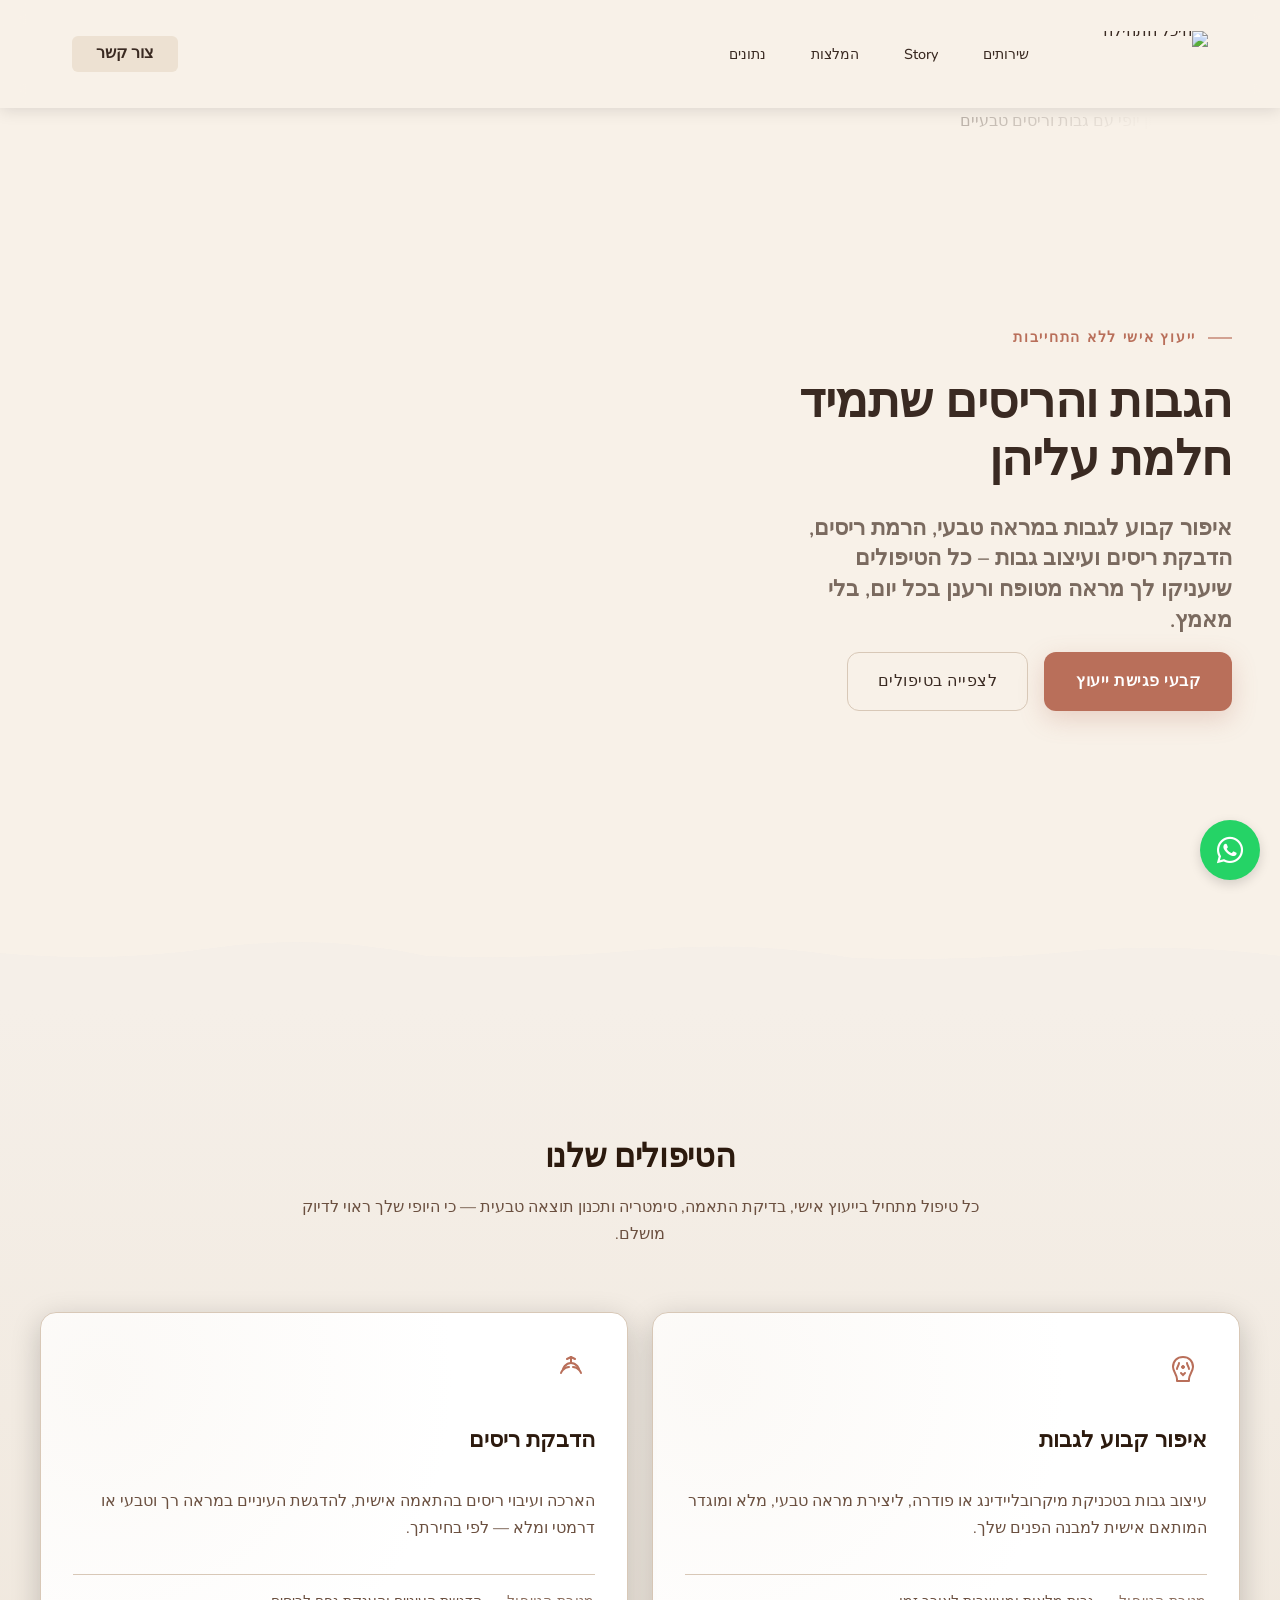
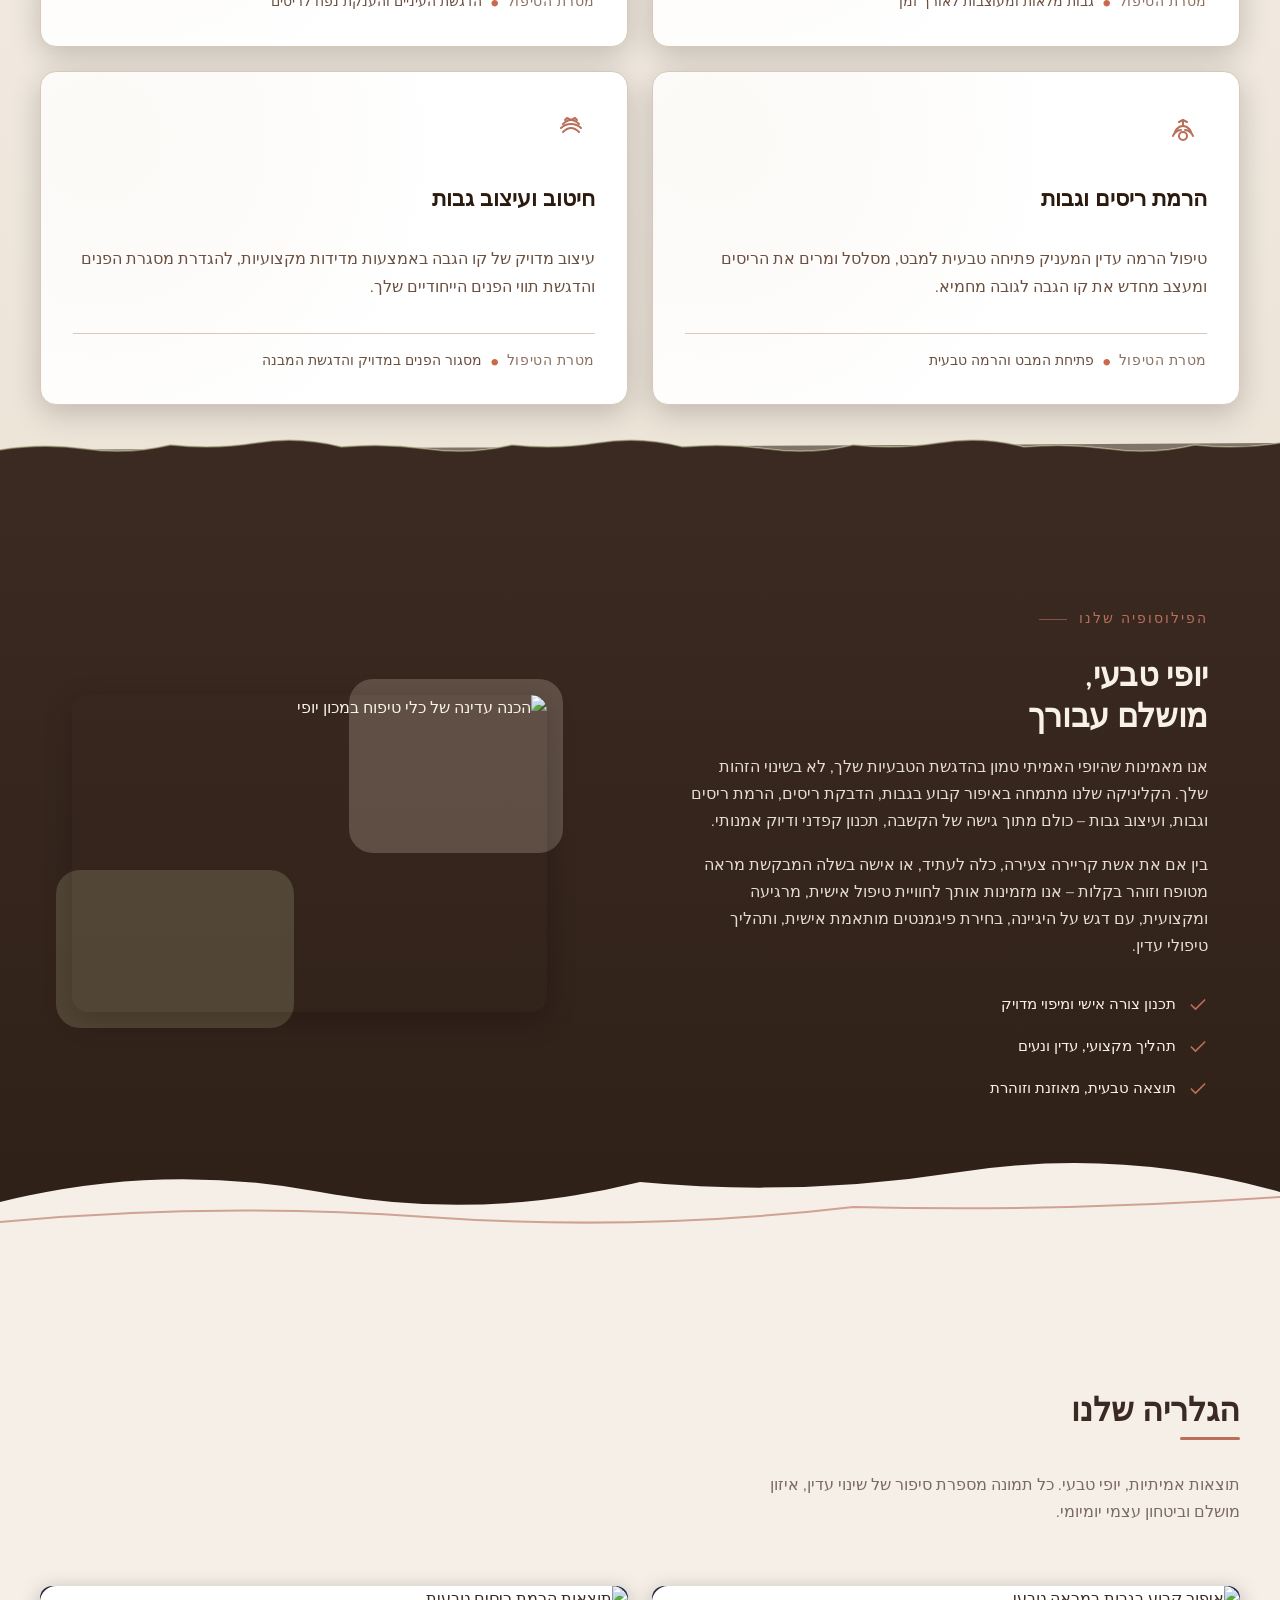
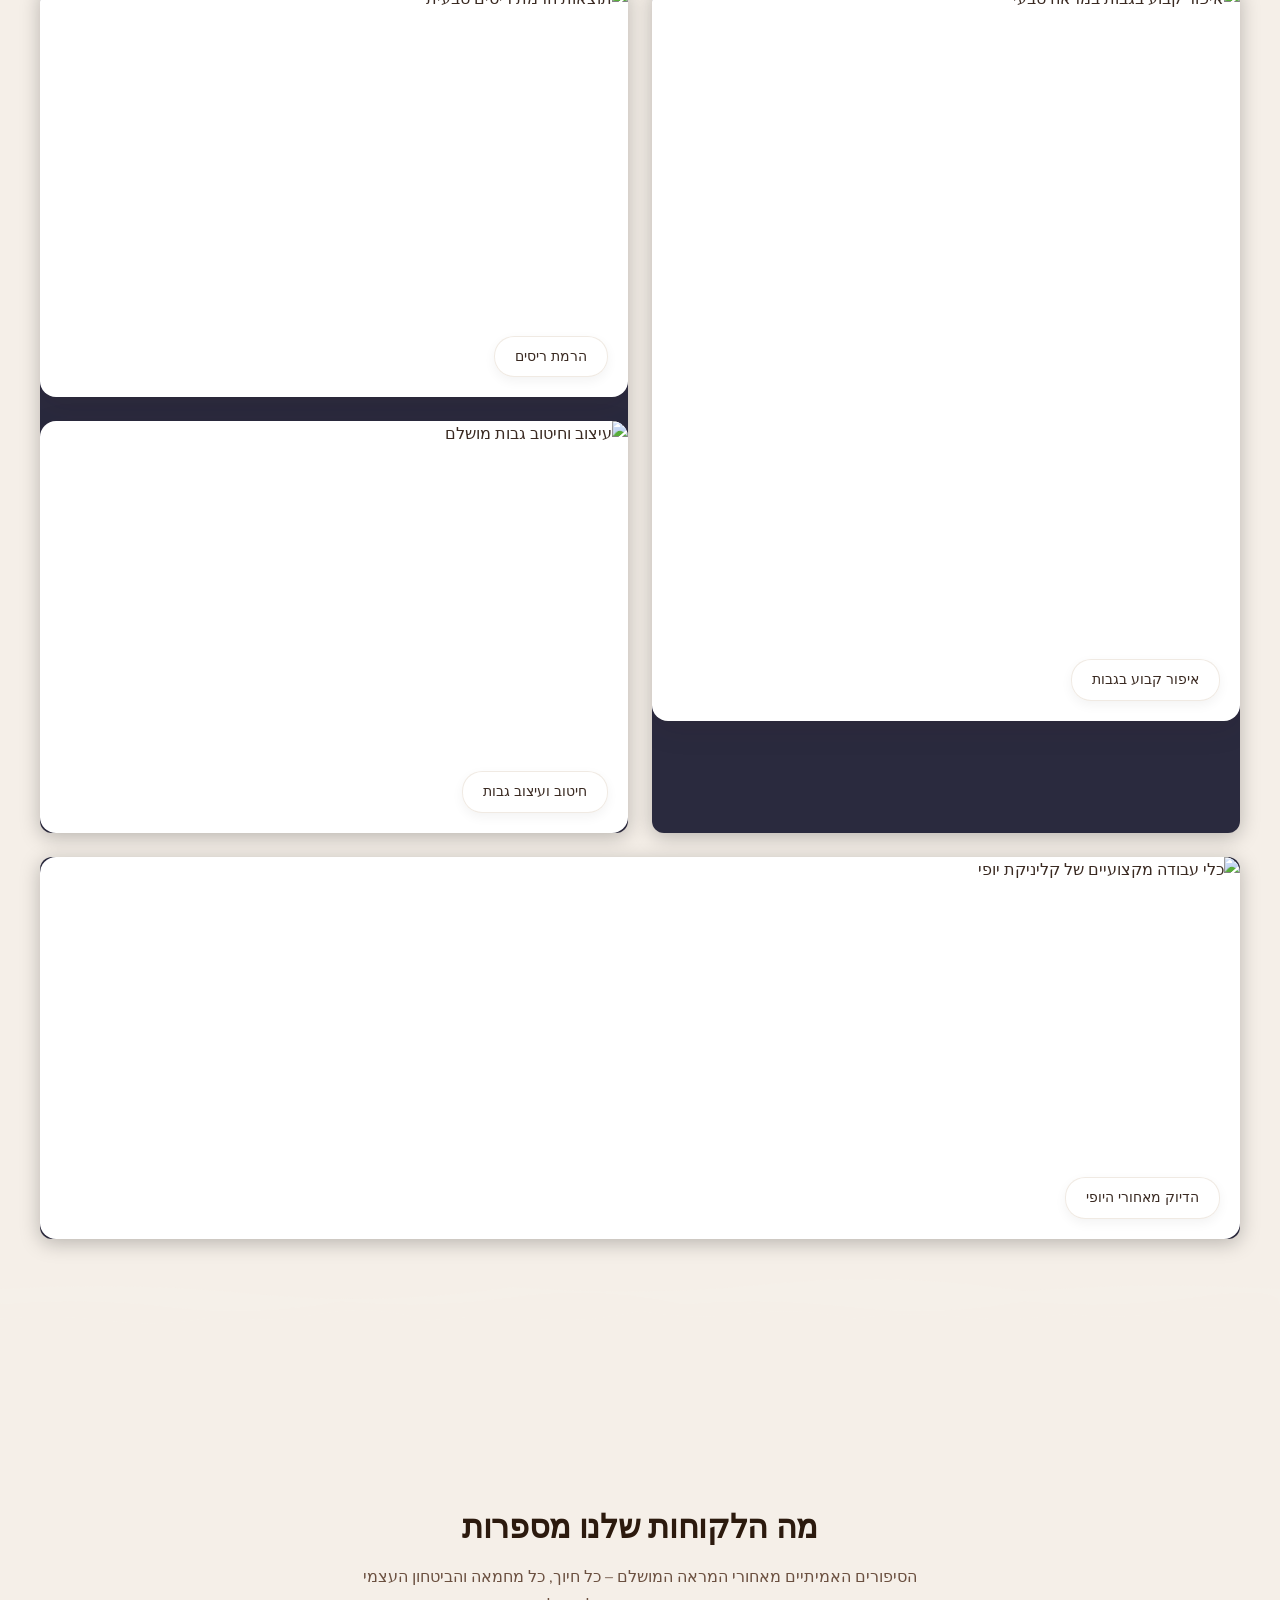
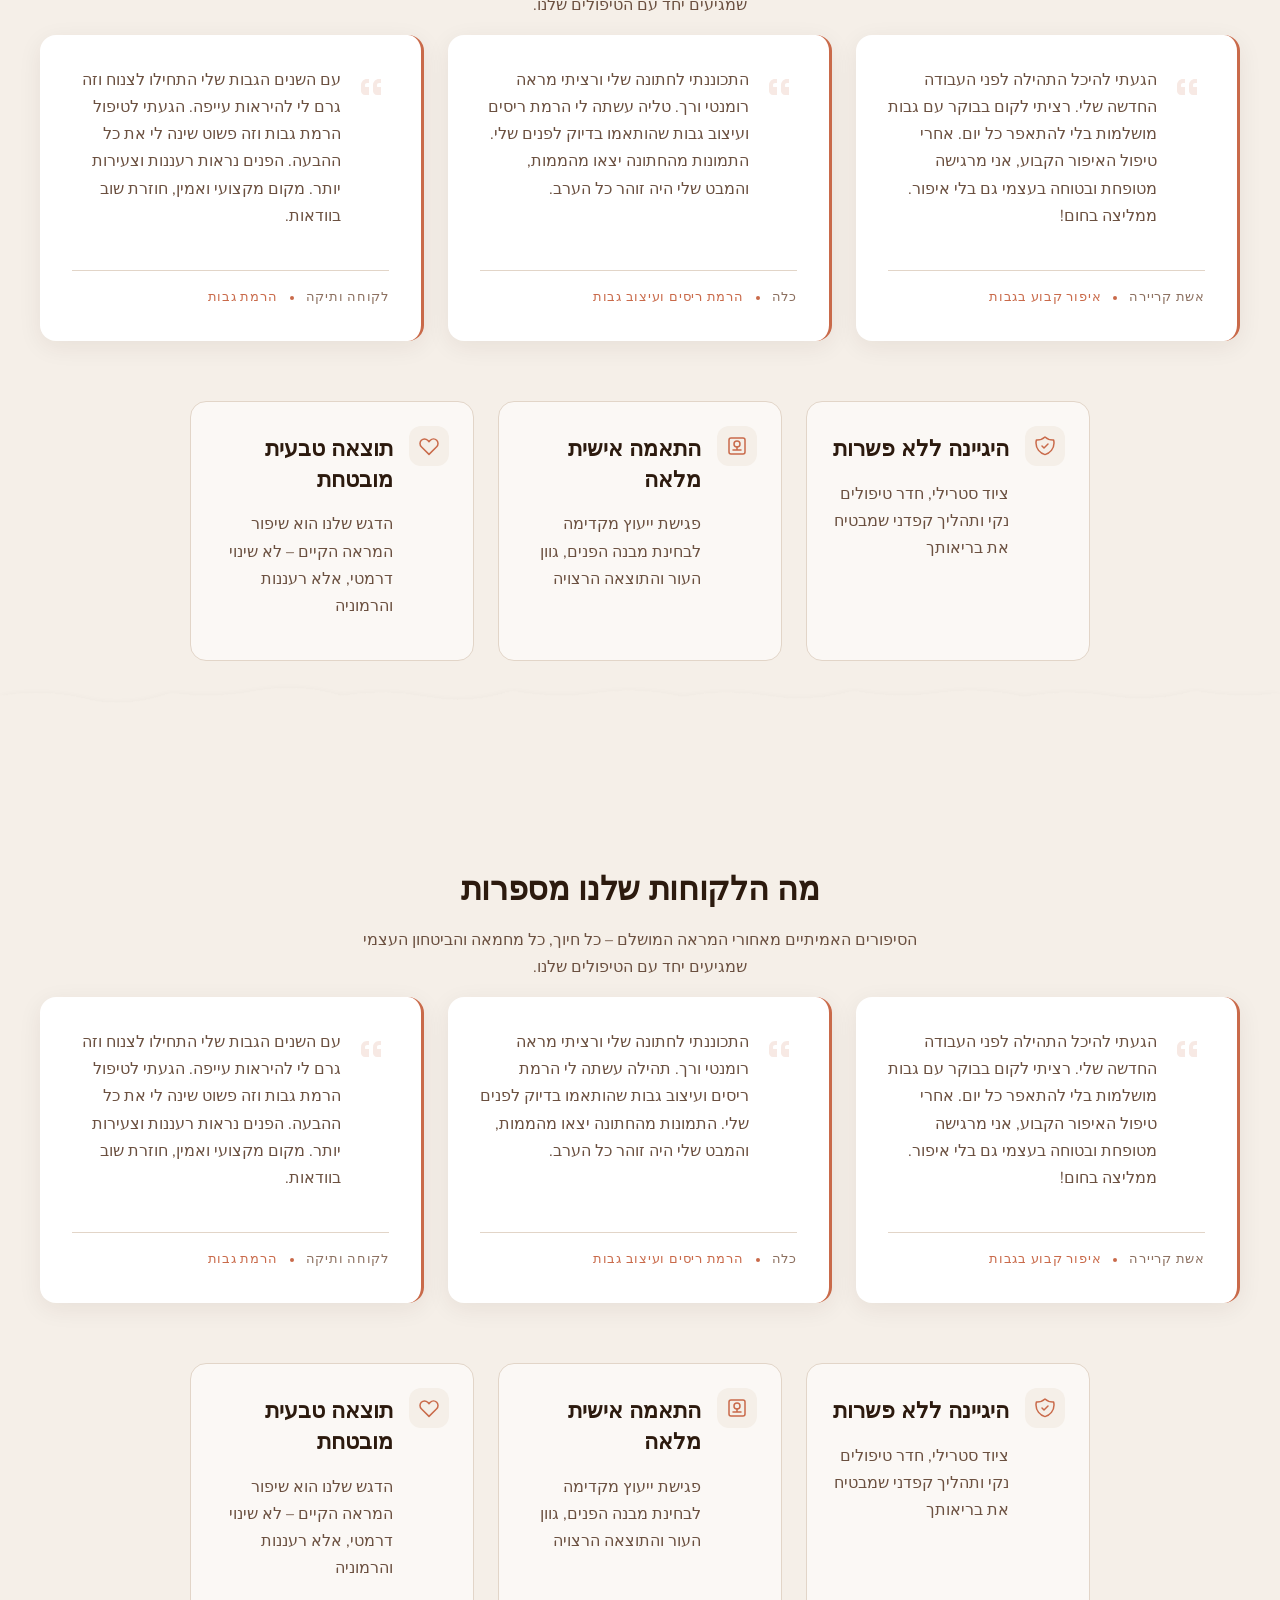
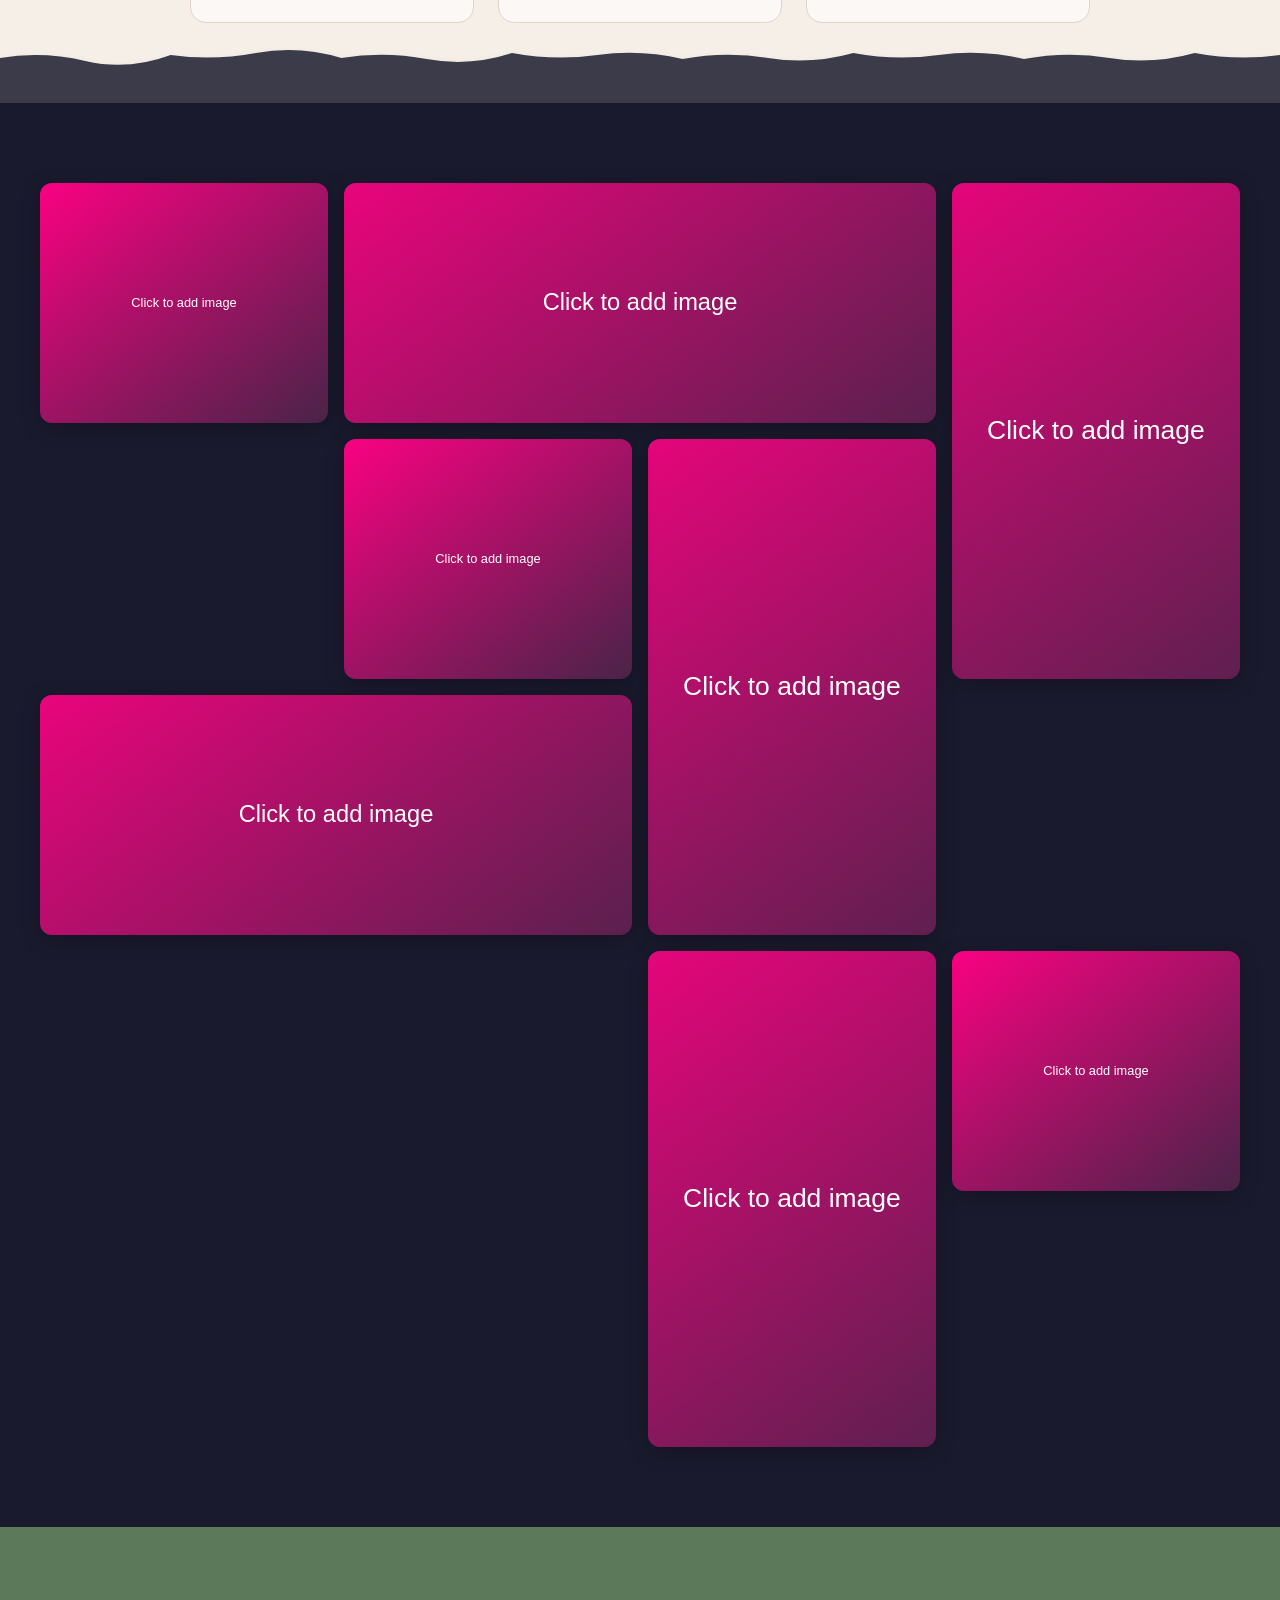
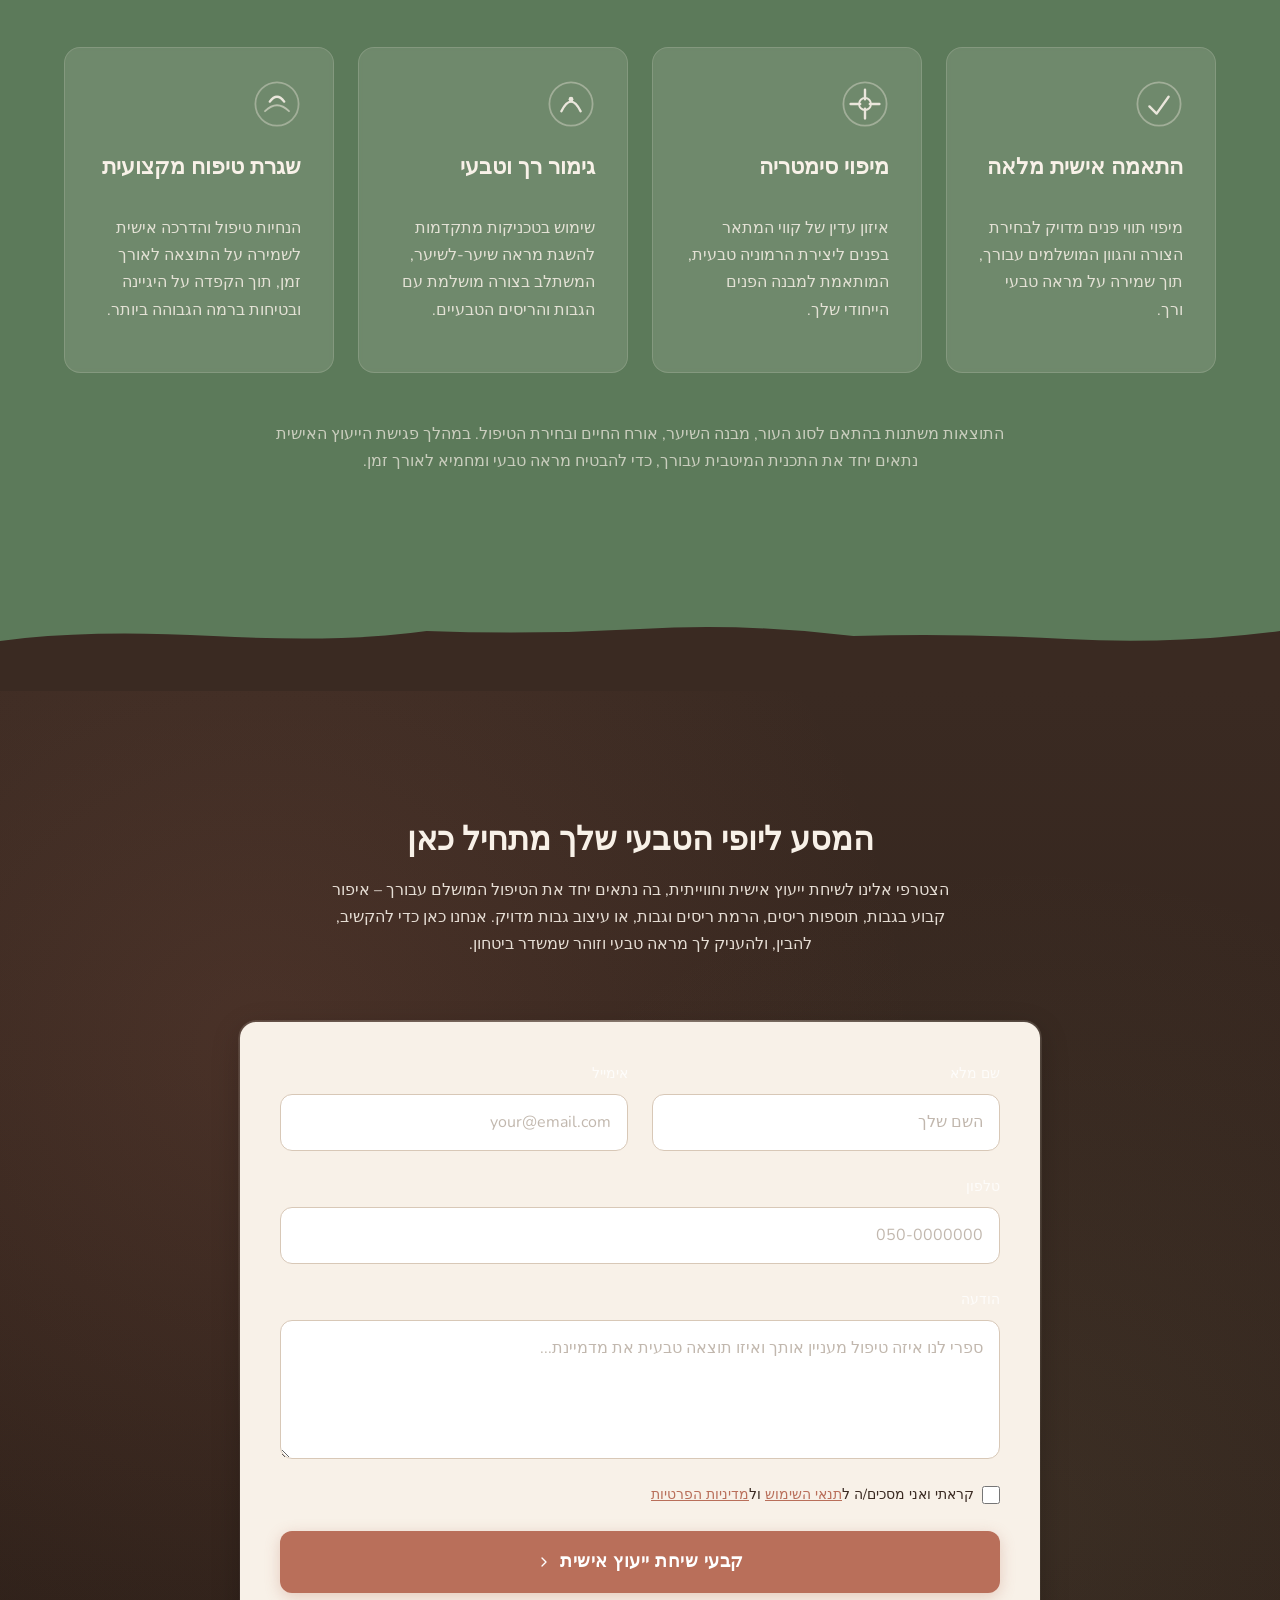
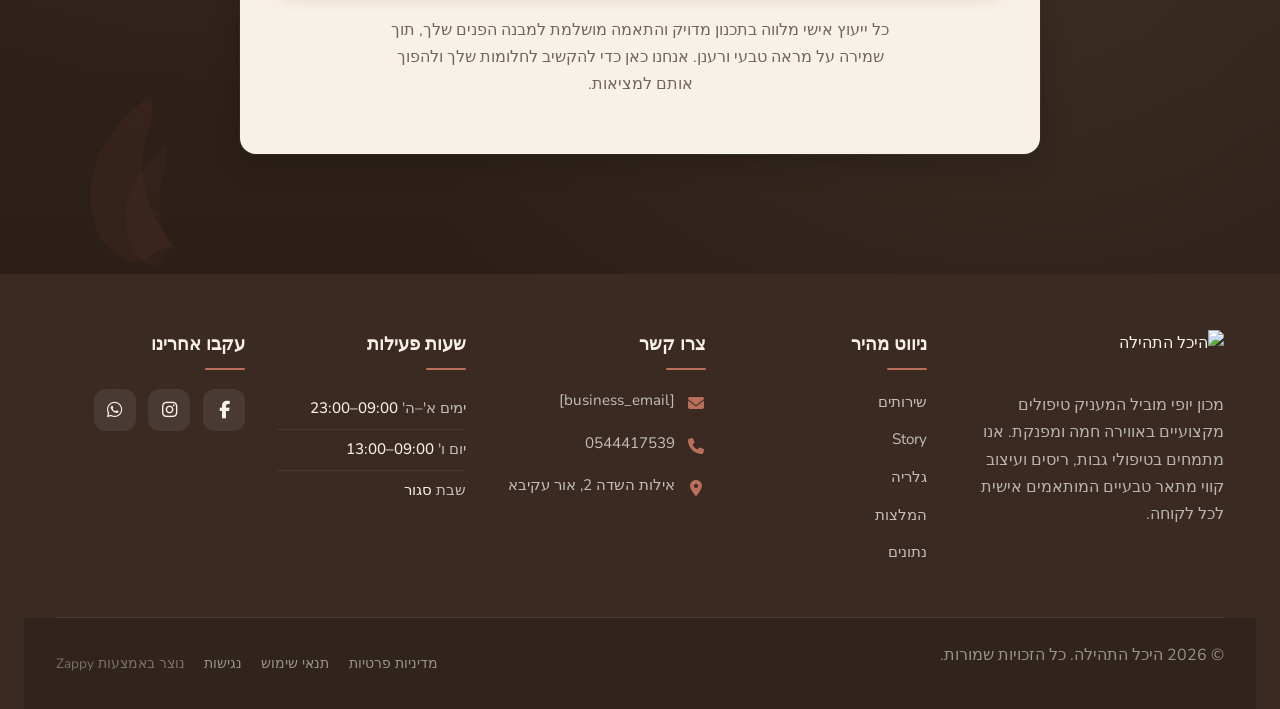
==== commit 002f155d: "Incremental sync: 1 page(s) — update_text" ====
--- a/index.html
+++ b/index.html
@@ -1184,7 +1184,7 @@
     <svg data-no-icon-edit="true" aria-hidden="true" viewBox="0 0 1200 60" preserveAspectRatio="none" xmlns="http://www.w3.org/2000/svg">
       <defs>
         <filter id="index-testimonials-shadow" x="-5%" y="-20%" width="110%" height="140%">
-          <fedropshadow dx="0" dy="4" stdDeviation="6" flood-color="#3A2A22" flood-opacity="0.08"></fedropshadow>
+          <feDropShadow dx="0" dy="4" stdDeviation="6" flood-color="#3A2A22" flood-opacity="0.08"></feDropShadow>
         </filter>
       </defs>
       <path d="M0,60 L0,15 Q40,8 80,18 T160,12 Q200,18 240,10 T320,15 Q360,8 400,16 T480,10 Q520,18 560,12 T640,16 Q680,8 720,15 T800,10 Q840,18 880,12 T960,16 Q1000,8 1040,15 T1120,10 Q1160,18 1200,12 L1200,60 Z" fill="#F5EFE8" filter="url(#index-testimonials-shadow)" opacity="0.85"></path>
@@ -1289,7 +1289,7 @@
     <svg data-no-icon-edit="true" aria-hidden="true" viewBox="0 0 1200 60" preserveAspectRatio="none" xmlns="http://www.w3.org/2000/svg">
       <defs>
         <filter id="index-testimonials-shadow-copy-1783368159696-bvlak" x="-5%" y="-20%" width="110%" height="140%">
-          <fedropshadow dx="0" dy="4" stdDeviation="6" flood-color="#3A2A22" flood-opacity="0.08"></fedropshadow>
+          <feDropShadow dx="0" dy="4" stdDeviation="6" flood-color="#3A2A22" flood-opacity="0.08"></feDropShadow>
         </filter>
       </defs>
       <path d="M0,60 L0,15 Q40,8 80,18 T160,12 Q200,18 240,10 T320,15 Q360,8 400,16 T480,10 Q520,18 560,12 T640,16 Q680,8 720,15 T800,10 Q840,18 880,12 T960,16 Q1000,8 1040,15 T1120,10 Q1160,18 1200,12 L1200,60 Z" fill="#1a1a2e" filter="url(#index-testimonials-shadow)" opacity="0.85"></path>
@@ -1301,28 +1301,28 @@
   <div class="gallery-container">
     <div class="gallery-grid">
       <div class="gallery-item gallery-item--tall">
-        <img data-placeholder="gallery-beauty-1" data-context="Close-up portrait of a woman with glowing natural skin and soft morning light, beauty salon photography style" src="data:image/svg+xml,%3Csvg xmlns=%27http://www.w3.org/2000/svg%27 width=%27400%27 height=%27300%27%3E%3Cdefs%3E%3ClinearGradient id=%27grad%27 x1=%270%25%27 y1=%270%25%27 x2=%27100%25%27 y2=%27100%25%27%3E%3Cstop offset=%270%25%27 style=%27stop-color:%23FF0083;stop-opacity:1%27 /%3E%3Cstop offset=%27100%25%27 style=%27stop-color:%23FF008320;stop-opacity:1%27 /%3E%3C/linearGradient%3E%3C/defs%3E%3Crect width=%27100%25%27 height=%27100%25%27 fill=%27url(%23grad)%27/%3E%3Ctext x=%2750%25%27 y=%2750%25%27 font-family=%27Arial, sans-serif%27 font-size=%2716%27 fill=%27white%27 text-anchor=%27middle%27 dy=%27.3em%27 font-weight=%27500%27%3EClick%20to%20add%20image%3C/text%3E%3C/svg%3E" alt="פורטרט יופי טבעי" class="gallery-image" loading="lazy">
+        <img data-placeholder="gallery-beauty-1" data-context="Close-up portrait of a woman with glowing natural skin and soft morning light, beauty salon photography style" src="data:image/svg+xml,%3Csvg xmlns=%27http://www.w3.org/2000/svg%27 width=%27400%27 height=%27300%27%3E%3Cdefs%3E%3ClinearGradient id=%27grad%27 x1=%270%25%27 y1=%270%25%27 x2=%27100%25%27 y2=%27100%25%27%3E%3Cstop offset=%270%25%27 style=%27stop-color:%23FF0083;stop-opacity:1%27 /%3E%3Cstop offset=%27100%25%27 style=%27stop-color:%23FF008320;stop-opacity:1%27 /%3E%3C/linearGradient%3E%3C/defs%3E%3Crect width=%27100%25%27 height=%27100%25%27 fill=%27url(%23grad)%27/%3E%3Ctext x=%2750%25%27 y=%2750%25%27 font-family=%27Arial, sans-serif%27 font-size=%2716%27 fill=%27white%27 text-anchor=%27middle%27 dy=%27.3em%27 font-weight=%27500%27%3EClick%20to%20add%20image%3C/text%3E%3C/svg%3E" alt="פורטרט יופי טבעי" data-zappy-editable-image="true" class="gallery-image" loading="lazy">
       </div>
       <div class="gallery-item gallery-item--wide">
-        <img data-placeholder="gallery-beauty-2" data-context="Elegant spa treatment room with soft candles, white towels, and fresh flowers, luxurious atmosphere" src="data:image/svg+xml,%3Csvg xmlns=%27http://www.w3.org/2000/svg%27 width=%27400%27 height=%27300%27%3E%3Cdefs%3E%3ClinearGradient id=%27grad%27 x1=%270%25%27 y1=%270%25%27 x2=%27100%25%27 y2=%27100%25%27%3E%3Cstop offset=%270%25%27 style=%27stop-color:%23FF0083;stop-opacity:1%27 /%3E%3Cstop offset=%27100%25%27 style=%27stop-color:%23FF008320;stop-opacity:1%27 /%3E%3C/linearGradient%3E%3C/defs%3E%3Crect width=%27100%25%27 height=%27100%25%27 fill=%27url(%23grad)%27/%3E%3Ctext x=%2750%25%27 y=%2750%25%27 font-family=%27Arial, sans-serif%27 font-size=%2716%27 fill=%27white%27 text-anchor=%27middle%27 dy=%27.3em%27 font-weight=%27500%27%3EClick%20to%20add%20image%3C/text%3E%3C/svg%3E" alt="חדר טיפולים מפואר" class="gallery-image" loading="lazy">
+        <img data-placeholder="gallery-beauty-2" data-context="Elegant spa treatment room with soft candles, white towels, and fresh flowers, luxurious atmosphere" src="data:image/svg+xml,%3Csvg xmlns=%27http://www.w3.org/2000/svg%27 width=%27400%27 height=%27300%27%3E%3Cdefs%3E%3ClinearGradient id=%27grad%27 x1=%270%25%27 y1=%270%25%27 x2=%27100%25%27 y2=%27100%25%27%3E%3Cstop offset=%270%25%27 style=%27stop-color:%23FF0083;stop-opacity:1%27 /%3E%3Cstop offset=%27100%25%27 style=%27stop-color:%23FF008320;stop-opacity:1%27 /%3E%3C/linearGradient%3E%3C/defs%3E%3Crect width=%27100%25%27 height=%27100%25%27 fill=%27url(%23grad)%27/%3E%3Ctext x=%2750%25%27 y=%2750%25%27 font-family=%27Arial, sans-serif%27 font-size=%2716%27 fill=%27white%27 text-anchor=%27middle%27 dy=%27.3em%27 font-weight=%27500%27%3EClick%20to%20add%20image%3C/text%3E%3C/svg%3E" alt="חדר טיפולים מפואר" data-zappy-editable-image="true" class="gallery-image" loading="lazy">
       </div>
       <div class="gallery-item">
-        <img data-placeholder="gallery-beauty-3" data-context="Professional beautician applying facial mask to a relaxed client, clean and modern beauty clinic" src="data:image/svg+xml,%3Csvg xmlns=%27http://www.w3.org/2000/svg%27 width=%27400%27 height=%27300%27%3E%3Cdefs%3E%3ClinearGradient id=%27grad%27 x1=%270%25%27 y1=%270%25%27 x2=%27100%25%27 y2=%27100%25%27%3E%3Cstop offset=%270%25%27 style=%27stop-color:%23FF0083;stop-opacity:1%27 /%3E%3Cstop offset=%27100%25%27 style=%27stop-color:%23FF008320;stop-opacity:1%27 /%3E%3C/linearGradient%3E%3C/defs%3E%3Crect width=%27100%25%27 height=%27100%25%27 fill=%27url(%23grad)%27/%3E%3Ctext x=%2750%25%27 y=%2750%25%27 font-family=%27Arial, sans-serif%27 font-size=%2716%27 fill=%27white%27 text-anchor=%27middle%27 dy=%27.3em%27 font-weight=%27500%27%3EClick%20to%20add%20image%3C/text%3E%3C/svg%3E" alt="טיפול פנים מקצועי" class="gallery-image" loading="lazy">
+        <img data-placeholder="gallery-beauty-3" data-context="Professional beautician applying facial mask to a relaxed client, clean and modern beauty clinic" src="data:image/svg+xml,%3Csvg xmlns=%27http://www.w3.org/2000/svg%27 width=%27400%27 height=%27300%27%3E%3Cdefs%3E%3ClinearGradient id=%27grad%27 x1=%270%25%27 y1=%270%25%27 x2=%27100%25%27 y2=%27100%25%27%3E%3Cstop offset=%270%25%27 style=%27stop-color:%23FF0083;stop-opacity:1%27 /%3E%3Cstop offset=%27100%25%27 style=%27stop-color:%23FF008320;stop-opacity:1%27 /%3E%3C/linearGradient%3E%3C/defs%3E%3Crect width=%27100%25%27 height=%27100%25%27 fill=%27url(%23grad)%27/%3E%3Ctext x=%2750%25%27 y=%2750%25%27 font-family=%27Arial, sans-serif%27 font-size=%2716%27 fill=%27white%27 text-anchor=%27middle%27 dy=%27.3em%27 font-weight=%27500%27%3EClick%20to%20add%20image%3C/text%3E%3C/svg%3E" alt="טיפול פנים מקצועי" data-zappy-editable-image="true" class="gallery-image" loading="lazy">
       </div>
       <div class="gallery-item gallery-item--tall">
-        <img data-placeholder="gallery-beauty-4" data-context="Array of premium natural skincare products with botanical ingredients on marble surface, soft lighting" src="data:image/svg+xml,%3Csvg xmlns=%27http://www.w3.org/2000/svg%27 width=%27400%27 height=%27300%27%3E%3Cdefs%3E%3ClinearGradient id=%27grad%27 x1=%270%25%27 y1=%270%25%27 x2=%27100%25%27 y2=%27100%25%27%3E%3Cstop offset=%270%25%27 style=%27stop-color:%23FF0083;stop-opacity:1%27 /%3E%3Cstop offset=%27100%25%27 style=%27stop-color:%23FF008320;stop-opacity:1%27 /%3E%3C/linearGradient%3E%3C/defs%3E%3Crect width=%27100%25%27 height=%27100%25%27 fill=%27url(%23grad)%27/%3E%3Ctext x=%2750%25%27 y=%2750%25%27 font-family=%27Arial, sans-serif%27 font-size=%2716%27 fill=%27white%27 text-anchor=%27middle%27 dy=%27.3em%27 font-weight=%27500%27%3EClick%20to%20add%20image%3C/text%3E%3C/svg%3E" alt="מוצרי טיפוח טבעיים" class="gallery-image" loading="lazy">
+        <img data-placeholder="gallery-beauty-4" data-context="Array of premium natural skincare products with botanical ingredients on marble surface, soft lighting" src="data:image/svg+xml,%3Csvg xmlns=%27http://www.w3.org/2000/svg%27 width=%27400%27 height=%27300%27%3E%3Cdefs%3E%3ClinearGradient id=%27grad%27 x1=%270%25%27 y1=%270%25%27 x2=%27100%25%27 y2=%27100%25%27%3E%3Cstop offset=%270%25%27 style=%27stop-color:%23FF0083;stop-opacity:1%27 /%3E%3Cstop offset=%27100%25%27 style=%27stop-color:%23FF008320;stop-opacity:1%27 /%3E%3C/linearGradient%3E%3C/defs%3E%3Crect width=%27100%25%27 height=%27100%25%27 fill=%27url(%23grad)%27/%3E%3Ctext x=%2750%25%27 y=%2750%25%27 font-family=%27Arial, sans-serif%27 font-size=%2716%27 fill=%27white%27 text-anchor=%27middle%27 dy=%27.3em%27 font-weight=%27500%27%3EClick%20to%20add%20image%3C/text%3E%3C/svg%3E" alt="מוצרי טיפוח טבעיים" data-zappy-editable-image="true" class="gallery-image" loading="lazy">
       </div>
       <div class="gallery-item">
-        <img data-placeholder="gallery-beauty-5" data-context="Woman with radiant smile after beauty treatment, glowing skin, natural makeup look, bright studio lighting" src="data:image/svg+xml,%3Csvg xmlns=%27http://www.w3.org/2000/svg%27 width=%27400%27 height=%27300%27%3E%3Cdefs%3E%3ClinearGradient id=%27grad%27 x1=%270%25%27 y1=%270%25%27 x2=%27100%25%27 y2=%27100%25%27%3E%3Cstop offset=%270%25%27 style=%27stop-color:%23FF0083;stop-opacity:1%27 /%3E%3Cstop offset=%27100%25%27 style=%27stop-color:%23FF008320;stop-opacity:1%27 /%3E%3C/linearGradient%3E%3C/defs%3E%3Crect width=%27100%25%27 height=%27100%25%27 fill=%27url(%23grad)%27/%3E%3Ctext x=%2750%25%27 y=%2750%25%27 font-family=%27Arial, sans-serif%27 font-size=%2716%27 fill=%27white%27 text-anchor=%27middle%27 dy=%27.3em%27 font-weight=%27500%27%3EClick%20to%20add%20image%3C/text%3E%3C/svg%3E" alt="חיוך זוהר לאחר טיפול" class="gallery-image" loading="lazy">
+        <img data-placeholder="gallery-beauty-5" data-context="Woman with radiant smile after beauty treatment, glowing skin, natural makeup look, bright studio lighting" src="data:image/svg+xml,%3Csvg xmlns=%27http://www.w3.org/2000/svg%27 width=%27400%27 height=%27300%27%3E%3Cdefs%3E%3ClinearGradient id=%27grad%27 x1=%270%25%27 y1=%270%25%27 x2=%27100%25%27 y2=%27100%25%27%3E%3Cstop offset=%270%25%27 style=%27stop-color:%23FF0083;stop-opacity:1%27 /%3E%3Cstop offset=%27100%25%27 style=%27stop-color:%23FF008320;stop-opacity:1%27 /%3E%3C/linearGradient%3E%3C/defs%3E%3Crect width=%27100%25%27 height=%27100%25%27 fill=%27url(%23grad)%27/%3E%3Ctext x=%2750%25%27 y=%2750%25%27 font-family=%27Arial, sans-serif%27 font-size=%2716%27 fill=%27white%27 text-anchor=%27middle%27 dy=%27.3em%27 font-weight=%27500%27%3EClick%20to%20add%20image%3C/text%3E%3C/svg%3E" alt="חיוך זוהר לאחר טיפול" data-zappy-editable-image="true" class="gallery-image" loading="lazy">
       </div>
       <div class="gallery-item gallery-item--wide">
-        <img data-placeholder="gallery-beauty-6" data-context="Serene relaxation area with comfortable loungers, soft drapes, and warm ambient lighting in luxury spa" src="data:image/svg+xml,%3Csvg xmlns=%27http://www.w3.org/2000/svg%27 width=%27400%27 height=%27300%27%3E%3Cdefs%3E%3ClinearGradient id=%27grad%27 x1=%270%25%27 y1=%270%25%27 x2=%27100%25%27 y2=%27100%25%27%3E%3Cstop offset=%270%25%27 style=%27stop-color:%23FF0083;stop-opacity:1%27 /%3E%3Cstop offset=%27100%25%27 style=%27stop-color:%23FF008320;stop-opacity:1%27 /%3E%3C/linearGradient%3E%3C/defs%3E%3Crect width=%27100%25%27 height=%27100%25%27 fill=%27url(%23grad)%27/%3E%3Ctext x=%2750%25%27 y=%2750%25%27 font-family=%27Arial, sans-serif%27 font-size=%2716%27 fill=%27white%27 text-anchor=%27middle%27 dy=%27.3em%27 font-weight=%27500%27%3EClick%20to%20add%20image%3C/text%3E%3C/svg%3E" alt="אזור רגיעה מפנק" class="gallery-image" loading="lazy">
+        <img data-placeholder="gallery-beauty-6" data-context="Serene relaxation area with comfortable loungers, soft drapes, and warm ambient lighting in luxury spa" src="data:image/svg+xml,%3Csvg xmlns=%27http://www.w3.org/2000/svg%27 width=%27400%27 height=%27300%27%3E%3Cdefs%3E%3ClinearGradient id=%27grad%27 x1=%270%25%27 y1=%270%25%27 x2=%27100%25%27 y2=%27100%25%27%3E%3Cstop offset=%270%25%27 style=%27stop-color:%23FF0083;stop-opacity:1%27 /%3E%3Cstop offset=%27100%25%27 style=%27stop-color:%23FF008320;stop-opacity:1%27 /%3E%3C/linearGradient%3E%3C/defs%3E%3Crect width=%27100%25%27 height=%27100%25%27 fill=%27url(%23grad)%27/%3E%3Ctext x=%2750%25%27 y=%2750%25%27 font-family=%27Arial, sans-serif%27 font-size=%2716%27 fill=%27white%27 text-anchor=%27middle%27 dy=%27.3em%27 font-weight=%27500%27%3EClick%20to%20add%20image%3C/text%3E%3C/svg%3E" alt="אזור רגיעה מפנק" data-zappy-editable-image="true" class="gallery-image" loading="lazy">
       </div>
       <div class="gallery-item">
-        <img data-placeholder="gallery-beauty-7" data-context="Delicate hands applying facial oil with jade roller, close-up detail shot, soft focus background" src="data:image/svg+xml,%3Csvg xmlns=%27http://www.w3.org/2000/svg%27 width=%27400%27 height=%27300%27%3E%3Cdefs%3E%3ClinearGradient id=%27grad%27 x1=%270%25%27 y1=%270%25%27 x2=%27100%25%27 y2=%27100%25%27%3E%3Cstop offset=%270%25%27 style=%27stop-color:%23FF0083;stop-opacity:1%27 /%3E%3Cstop offset=%27100%25%27 style=%27stop-color:%23FF008320;stop-opacity:1%27 /%3E%3C/linearGradient%3E%3C/defs%3E%3Crect width=%27100%25%27 height=%27100%25%27 fill=%27url(%23grad)%27/%3E%3Ctext x=%2750%25%27 y=%2750%25%27 font-family=%27Arial, sans-serif%27 font-size=%2716%27 fill=%27white%27 text-anchor=%27middle%27 dy=%27.3em%27 font-weight=%27500%27%3EClick%20to%20add%20image%3C/text%3E%3C/svg%3E" alt="טיפול פנים עם רולר ירקן" class="gallery-image" loading="lazy">
+        <img data-placeholder="gallery-beauty-7" data-context="Delicate hands applying facial oil with jade roller, close-up detail shot, soft focus background" src="data:image/svg+xml,%3Csvg xmlns=%27http://www.w3.org/2000/svg%27 width=%27400%27 height=%27300%27%3E%3Cdefs%3E%3ClinearGradient id=%27grad%27 x1=%270%25%27 y1=%270%25%27 x2=%27100%25%27 y2=%27100%25%27%3E%3Cstop offset=%270%25%27 style=%27stop-color:%23FF0083;stop-opacity:1%27 /%3E%3Cstop offset=%27100%25%27 style=%27stop-color:%23FF008320;stop-opacity:1%27 /%3E%3C/linearGradient%3E%3C/defs%3E%3Crect width=%27100%25%27 height=%27100%25%27 fill=%27url(%23grad)%27/%3E%3Ctext x=%2750%25%27 y=%2750%25%27 font-family=%27Arial, sans-serif%27 font-size=%2716%27 fill=%27white%27 text-anchor=%27middle%27 dy=%27.3em%27 font-weight=%27500%27%3EClick%20to%20add%20image%3C/text%3E%3C/svg%3E" alt="טיפול פנים עם רולר ירקן" data-zappy-editable-image="true" class="gallery-image" loading="lazy">
       </div>
       <div class="gallery-item gallery-item--tall">
-        <img data-placeholder="gallery-beauty-8" data-context="Fresh flower petals and essential oils arrangement on wooden spa table, natural light, wellness concept" src="data:image/svg+xml,%3Csvg xmlns=%27http://www.w3.org/2000/svg%27 width=%27400%27 height=%27300%27%3E%3Cdefs%3E%3ClinearGradient id=%27grad%27 x1=%270%25%27 y1=%270%25%27 x2=%27100%25%27 y2=%27100%25%27%3E%3Cstop offset=%270%25%27 style=%27stop-color:%23FF0083;stop-opacity:1%27 /%3E%3Cstop offset=%27100%25%27 style=%27stop-color:%23FF008320;stop-opacity:1%27 /%3E%3C/linearGradient%3E%3C/defs%3E%3Crect width=%27100%25%27 height=%27100%25%27 fill=%27url(%23grad)%27/%3E%3Ctext x=%2750%25%27 y=%2750%25%27 font-family=%27Arial, sans-serif%27 font-size=%2716%27 fill=%27white%27 text-anchor=%27middle%27 dy=%27.3em%27 font-weight=%27500%27%3EClick%20to%20add%20image%3C/text%3E%3C/svg%3E" alt="שמנים אתריים ופרחים" class="gallery-image" loading="lazy">
+        <img data-placeholder="gallery-beauty-8" data-context="Fresh flower petals and essential oils arrangement on wooden spa table, natural light, wellness concept" src="data:image/svg+xml,%3Csvg xmlns=%27http://www.w3.org/2000/svg%27 width=%27400%27 height=%27300%27%3E%3Cdefs%3E%3ClinearGradient id=%27grad%27 x1=%270%25%27 y1=%270%25%27 x2=%27100%25%27 y2=%27100%25%27%3E%3Cstop offset=%270%25%27 style=%27stop-color:%23FF0083;stop-opacity:1%27 /%3E%3Cstop offset=%27100%25%27 style=%27stop-color:%23FF008320;stop-opacity:1%27 /%3E%3C/linearGradient%3E%3C/defs%3E%3Crect width=%27100%25%27 height=%27100%25%27 fill=%27url(%23grad)%27/%3E%3Ctext x=%2750%25%27 y=%2750%25%27 font-family=%27Arial, sans-serif%27 font-size=%2716%27 fill=%27white%27 text-anchor=%27middle%27 dy=%27.3em%27 font-weight=%27500%27%3EClick%20to%20add%20image%3C/text%3E%3C/svg%3E" alt="שמנים אתריים ופרחים" data-zappy-editable-image="true" class="gallery-image" loading="lazy">
       </div>
     </div>
   </div>
@@ -1476,7 +1476,7 @@
     <div class="footer-grid">
       <!-- Company Info -->
       <div class="footer-col footer-brand-col">
-        <img src="/assets/beauty-aesthetics-logo.webp" alt="היכל התהילה" class="logo">
+        <img src="/assets/beauty-aesthetics-logo.webp" alt="היכל התהילה" class="logo" data-zappy-footer-image="true">
         <p class="footer-tagline">מכון יופי מוביל המעניק טיפולים מקצועיים באווירה חמה ומפנקת. אנו מתמחים בטיפולי גבות, ריסים ועיצוב קווי מתאר טבעיים המותאמים אישית לכל לקוחה.</p>
       </div>
 
@@ -1497,14 +1497,14 @@
         <h4>צרו קשר</h4>
         <ul class="footer-contact">
           <li>
-            <span class="contact-icon"><i class="fas fa-envelope"></i></span>
-            <span class="contact-text"><a href="mailto:[business_email]">[business_email]</a></span>
+            <span class="contact-icon"><i class="fas fa-envelope" data-element-type="icon" data-element-id="icon-1783368642521-0qbt5aav1" data-icon-type="fontawesome"></i></span>
+            <span class="contact-text"><a href="/cdn-cgi/l/email-protection#91caf3e4e2f8fff4e2e2cef4fcf0f8fdcc">[business_email]</a></span>
           </li>
           <li>
-            <span class="contact-icon"><i class="fas fa-phone"></i></span>
+            <span class="contact-icon"><i class="fas fa-phone" data-element-type="icon" data-element-id="icon-1783368642521-sure43904" data-icon-type="fontawesome"></i></span>
             <span class="contact-text"><a href="tel:0544417539">0544417539</a></span>
           </li>
-          <li><a href="https://www.google.com/maps/search/?api=1&amp;query=%D7%90%D7%99%D7%9C%D7%95%D7%AA%20%D7%94%D7%A9%D7%93%D7%94%202%2C%20%D7%90%D7%95%D7%A8%20%D7%A2%D7%A7%D7%99%D7%91%D7%90" target="_blank" rel="noopener noreferrer"><span class="contact-icon"><i class="fas fa-map-marker-alt"></i></span>
+          <li><a href="https://www.google.com/maps/search/?api=1&amp;query=%D7%90%D7%99%D7%9C%D7%95%D7%AA%20%D7%94%D7%A9%D7%93%D7%94%202%2C%20%D7%90%D7%95%D7%A8%20%D7%A2%D7%A7%D7%99%D7%91%D7%90" target="_blank" rel="noopener noreferrer"><span class="contact-icon"><i class="fas fa-map-marker-alt" data-element-type="icon" data-element-id="icon-1783368642521-gsqi3y1v2" data-icon-type="fontawesome"></i></span>
             <span class="contact-text">אילות השדה 2, אור עקיבא</span></a></li>
         </ul>
       </div>
@@ -1513,7 +1513,7 @@
       <div class="footer-col footer-hours-col">
         <h4>שעות פעילות</h4>
         <ul class="footer-hours">
-          <li><a href="/"><span class="hours-day">ימים א'–ה'</span> <span class="hours-time">09:00–18:00</span></a></li>
+          <li><a href="/" style=""><span class="hours-day">ימים א'–ה'</span> <span class="hours-time">09:00–23:00</span></a></li>
           <li><a href="/"><span class="hours-day">יום ו'</span> <span class="hours-time">09:00–13:00</span></a></li>
           <li><a href="/"><span class="hours-day">שבת</span> <span class="hours-time">סגור</span></a></li>
         </ul>
@@ -1524,8 +1524,8 @@
         <h4>עקבו אחרינו</h4>
         <div class="footer-social">
           <a href="#" aria-label="Facebook" data-zappy-social-placeholder="true"><i class="fab fa-facebook-f"></i></a>
-          <a href="#" aria-label="Instagram" data-zappy-social-placeholder="true"><i class="fab fa-instagram"></i></a>
-          <a href="#" aria-label="WhatsApp" data-zappy-social-placeholder="true"><i class="fab fa-whatsapp"></i></a>
+          <a href="#" aria-label="Instagram" data-zappy-social-placeholder="true"><i class="fab fa-instagram" data-element-type="icon" data-element-id="icon-1783368642521-1hgr38lcj" data-icon-type="fontawesome"></i></a>
+          <a href="#" aria-label="WhatsApp" data-zappy-social-placeholder="true"><i class="fab fa-whatsapp" data-element-type="icon" data-element-id="icon-1783368642521-dxm01k9sb" data-icon-type="fontawesome"></i></a>
         </div>
       </div>
     </div>
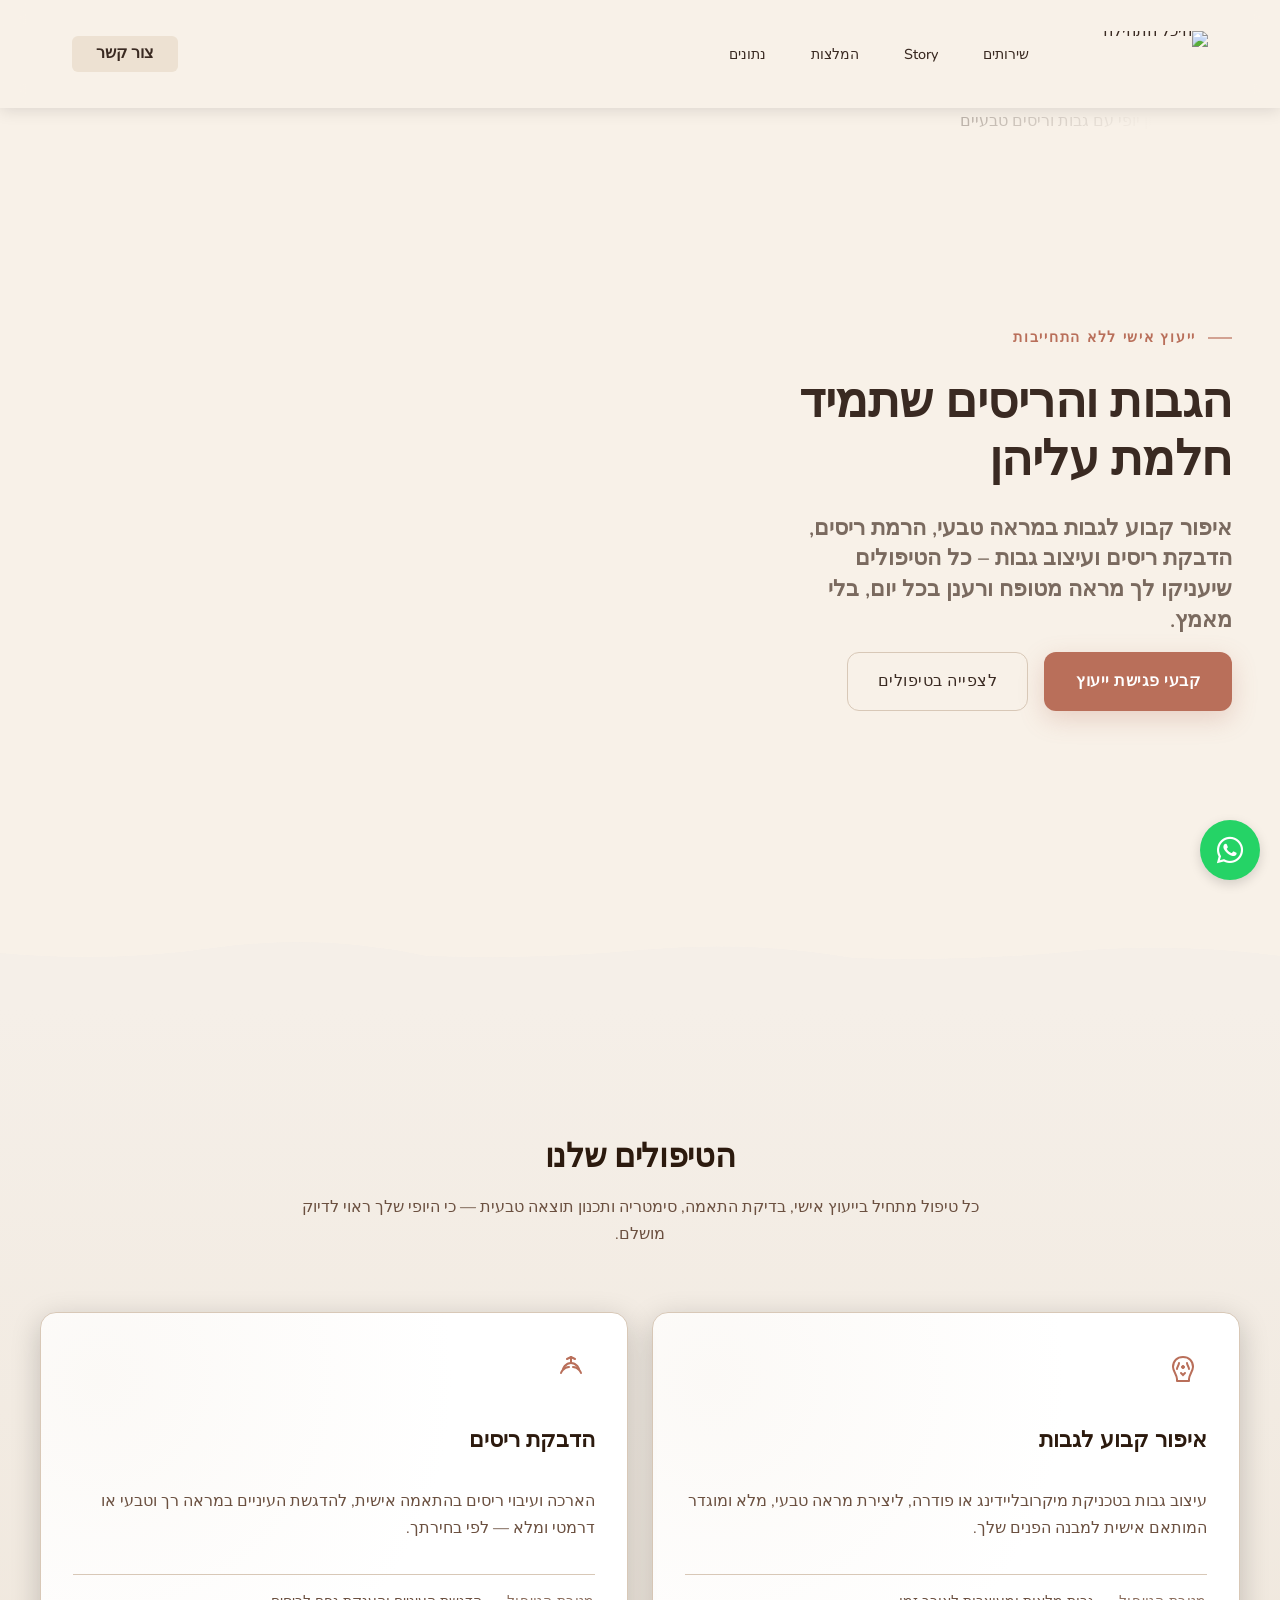
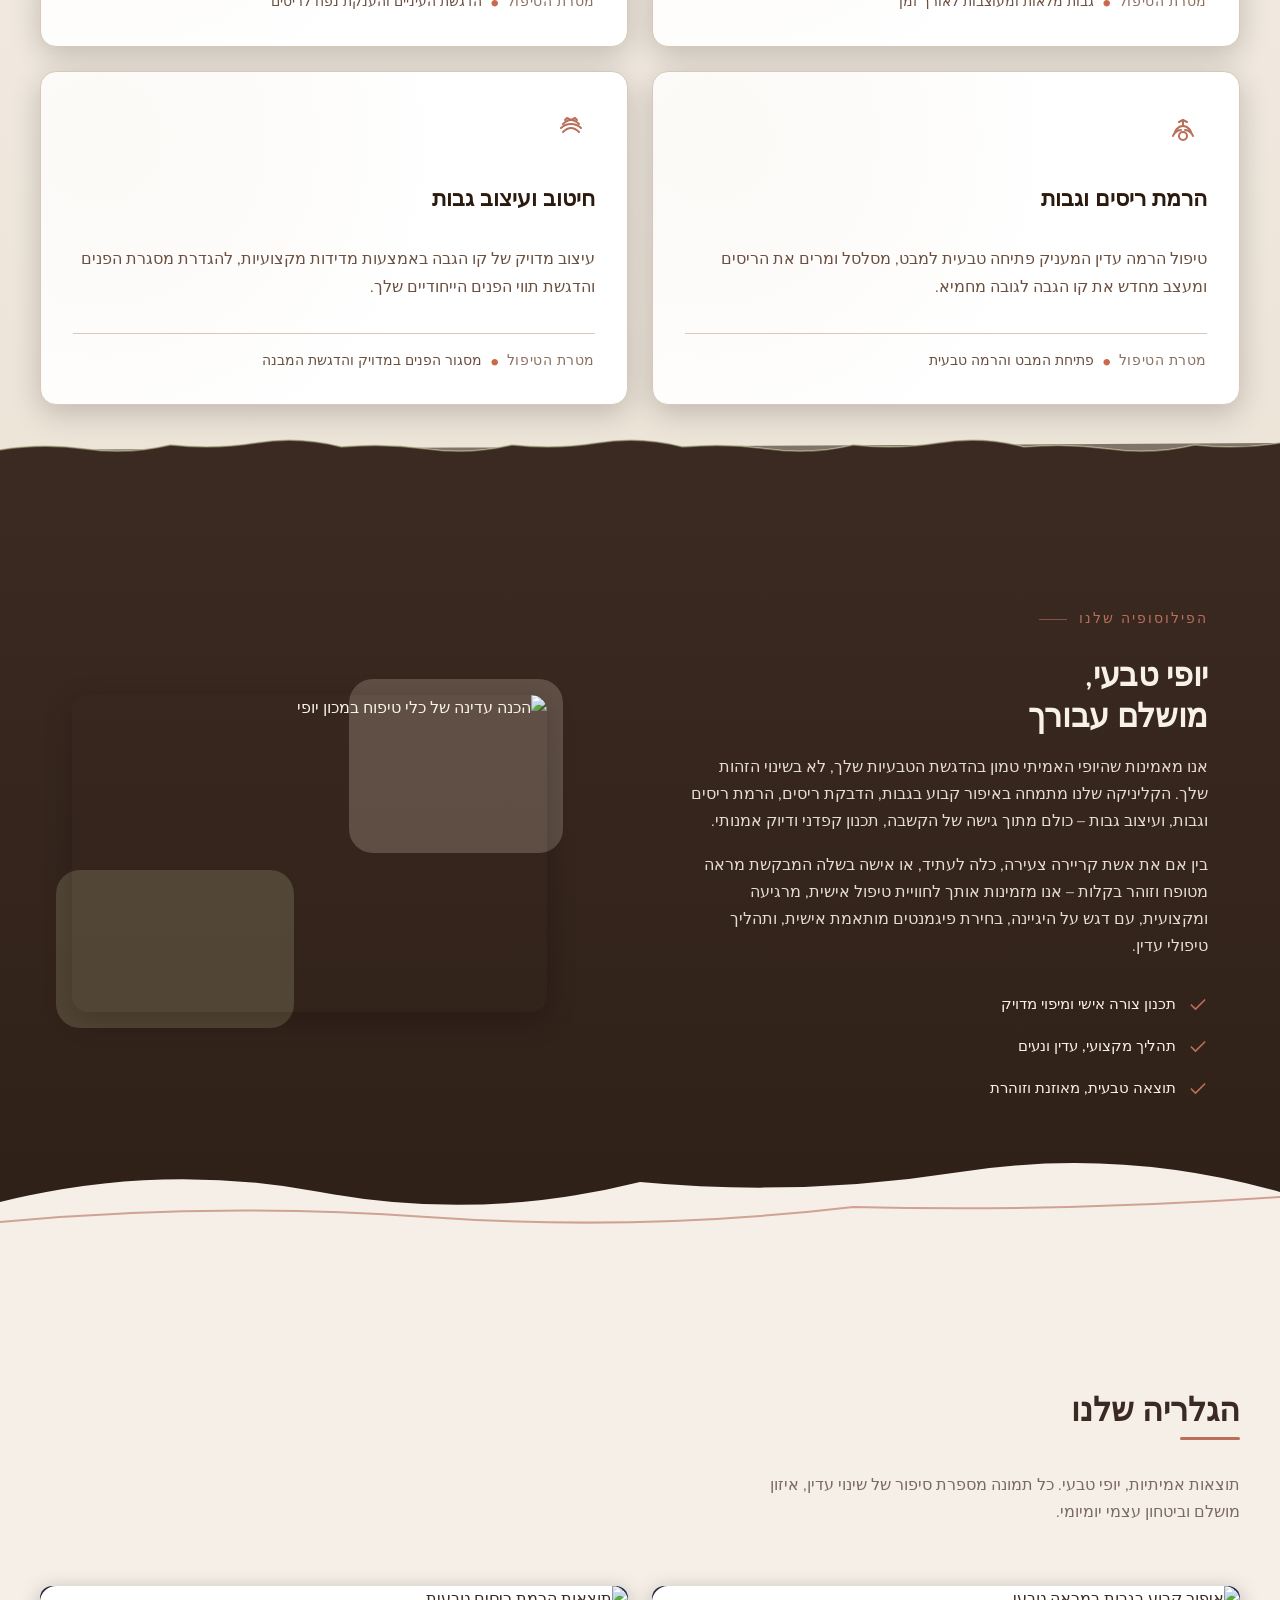
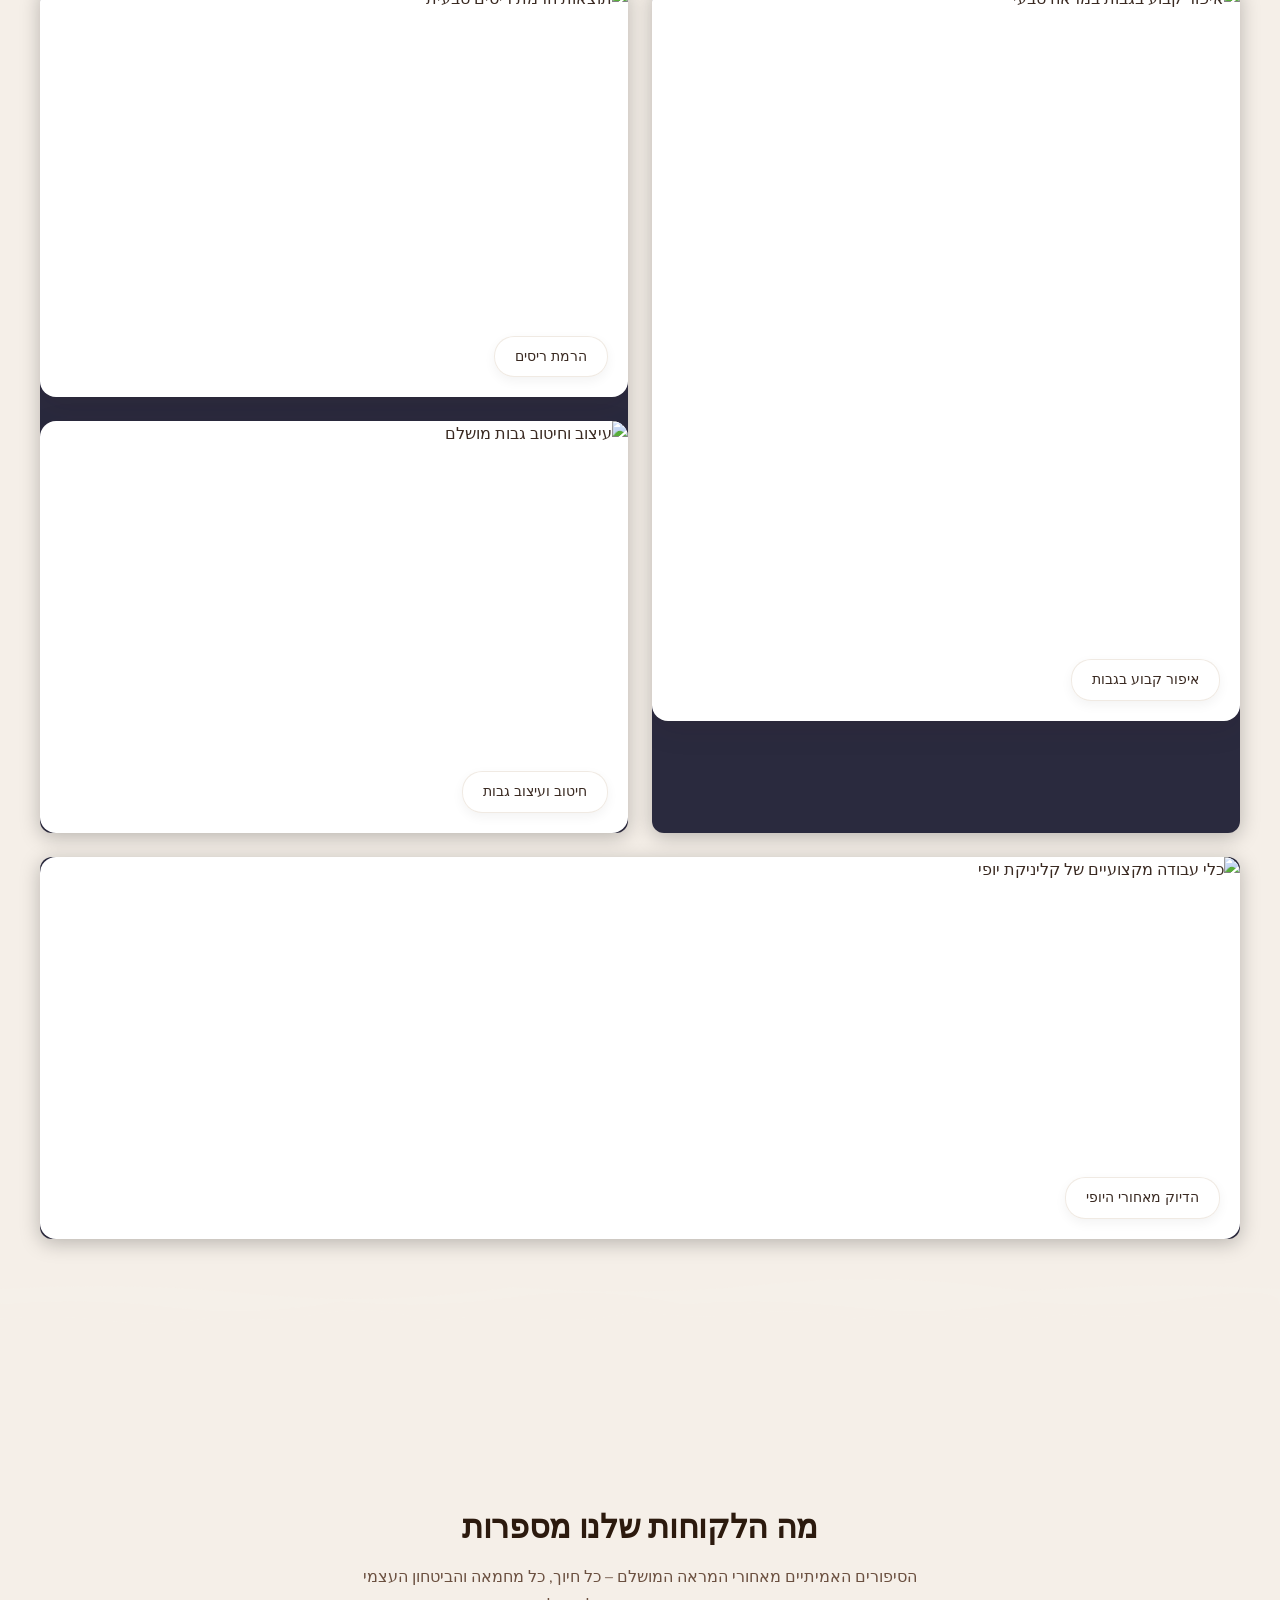
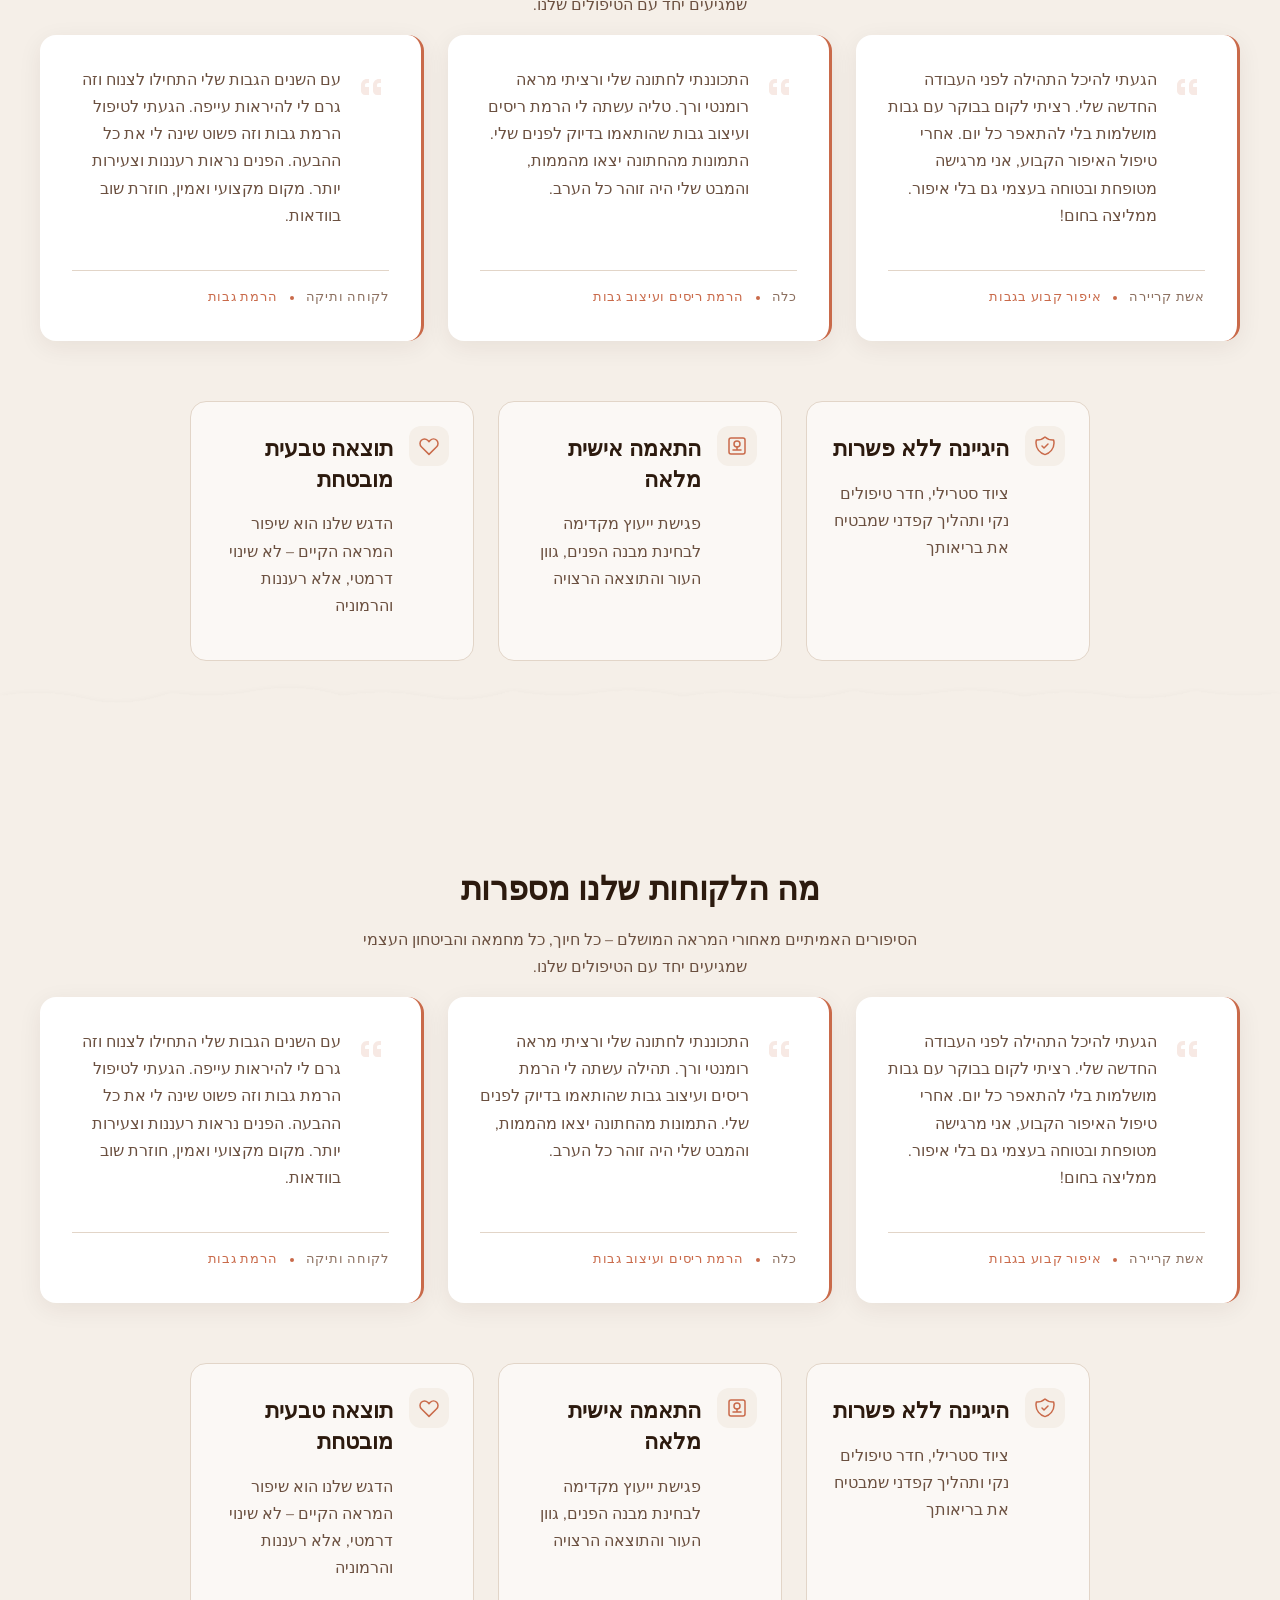
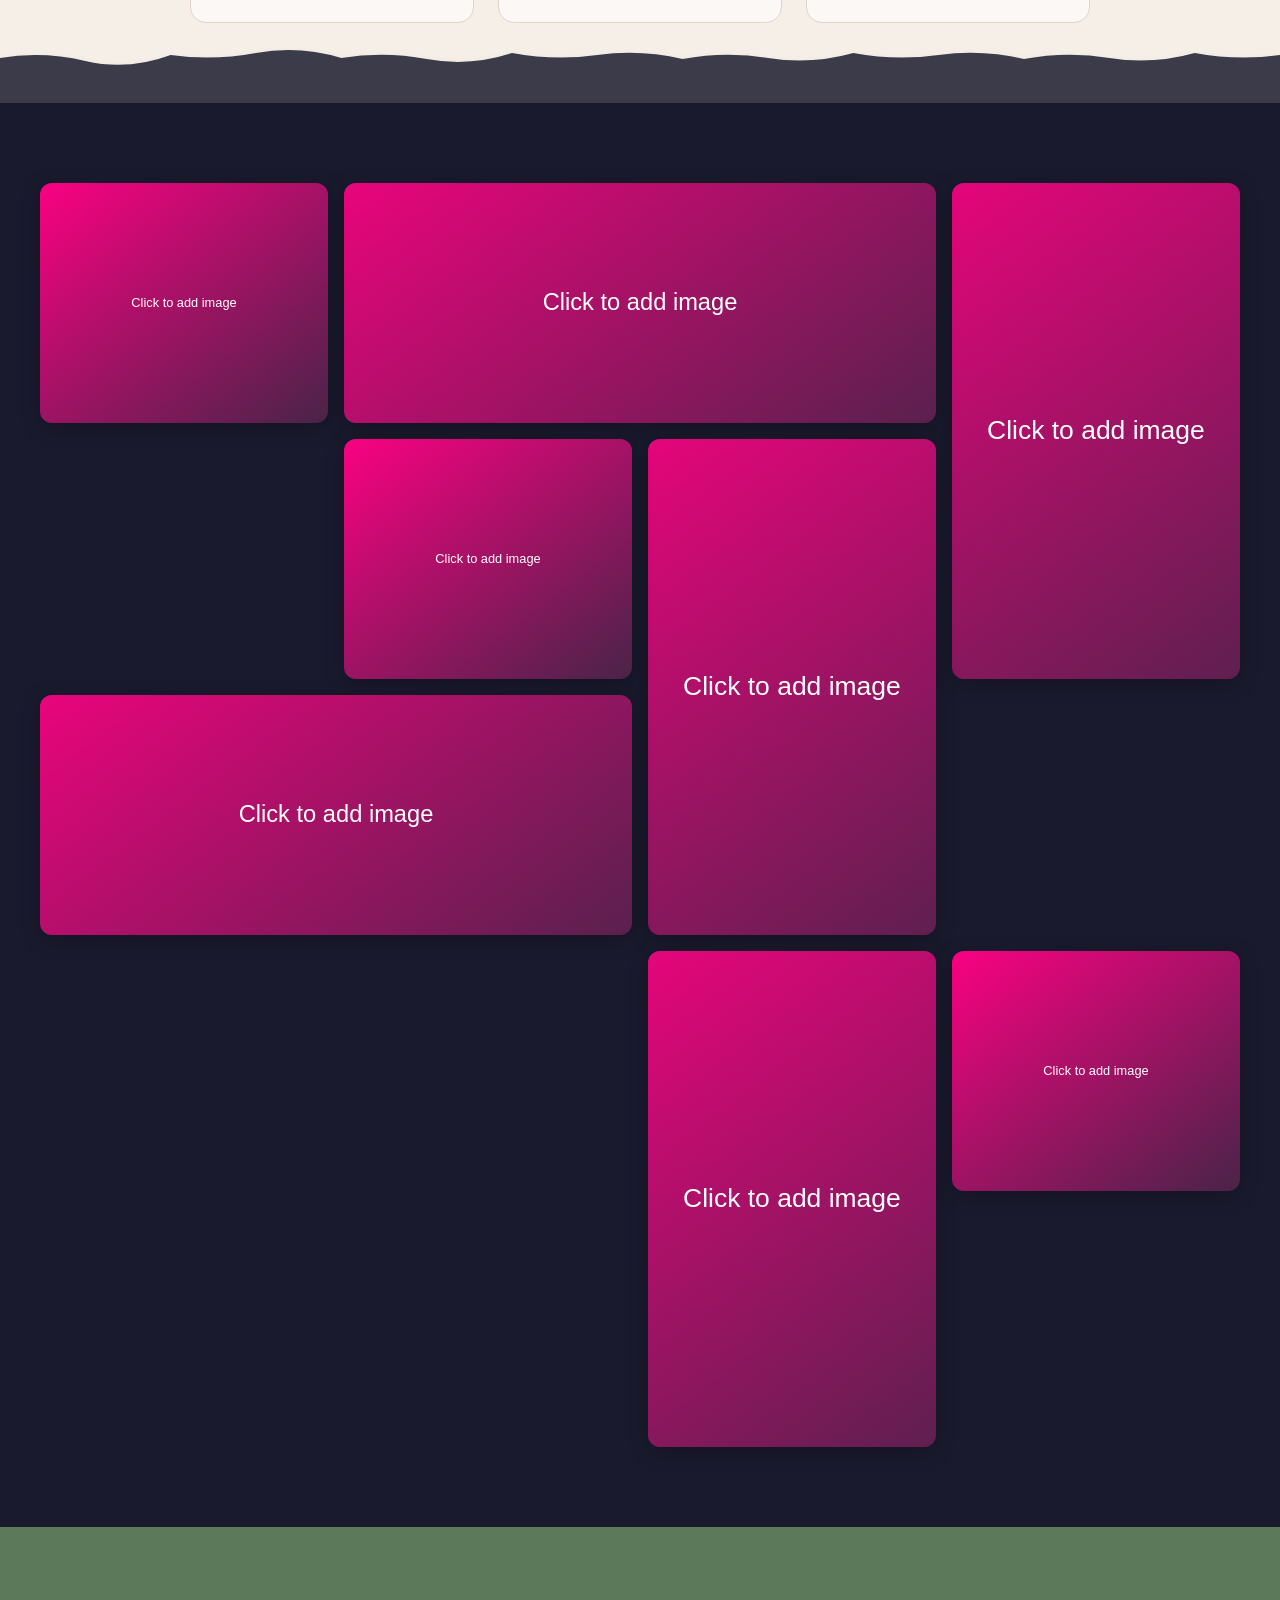
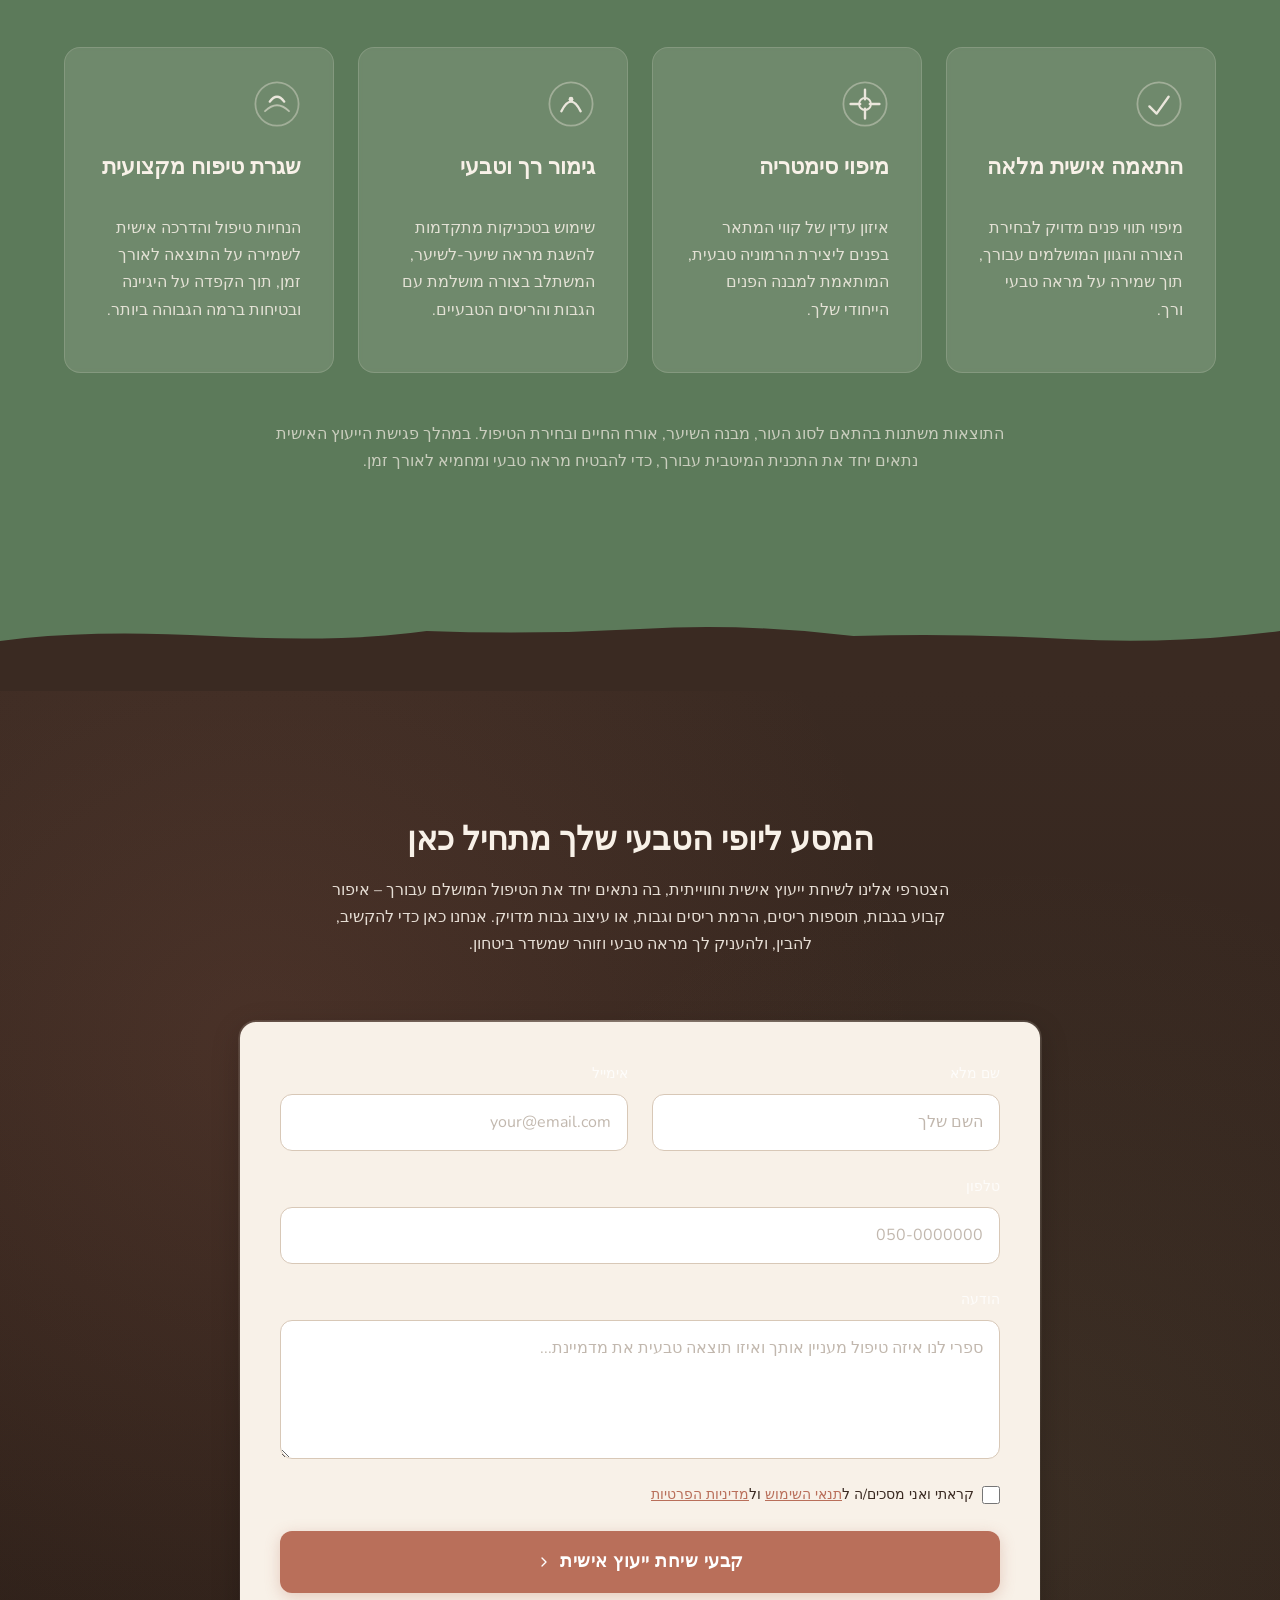
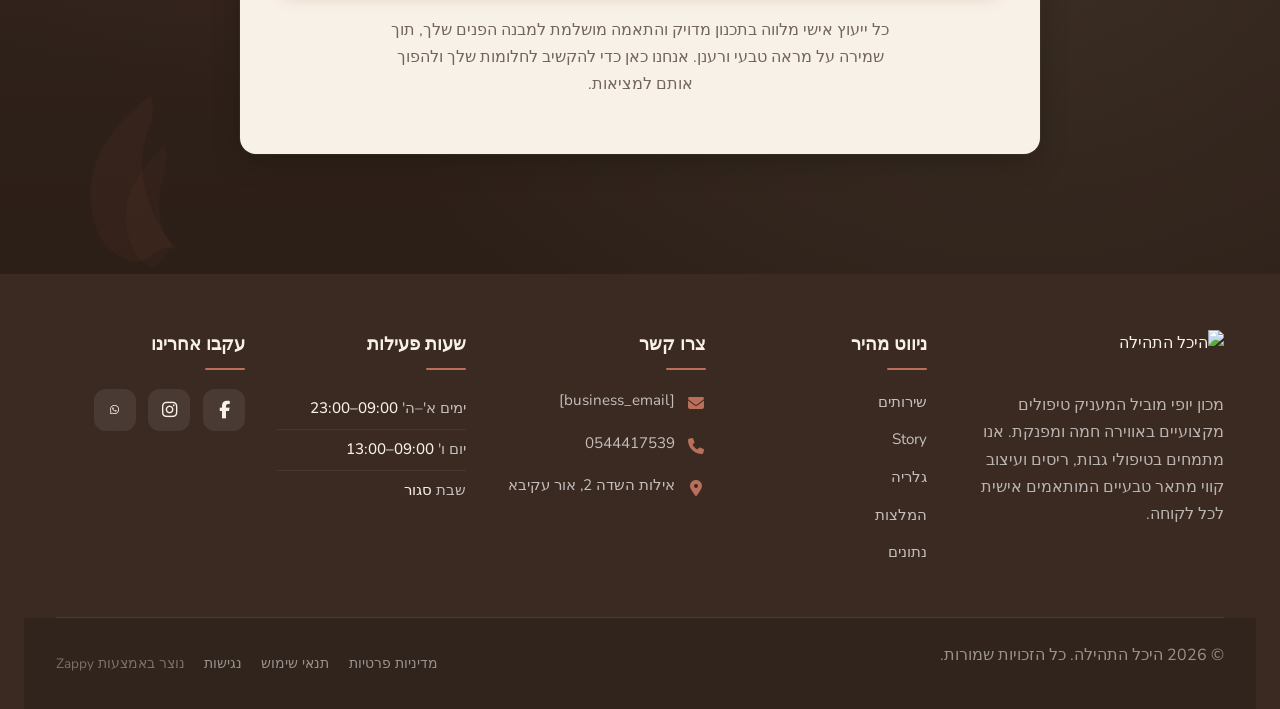
==== commit 7522532c: "Incremental sync: 1 page(s) — update_icon" ====
--- a/index.html
+++ b/index.html
@@ -1512,11 +1512,7 @@
       <!-- Business Hours -->
       <div class="footer-col footer-hours-col">
         <h4>שעות פעילות</h4>
-        <ul class="footer-hours">
-          <li><a href="/" style=""><span class="hours-day">ימים א'–ה'</span> <span class="hours-time">09:00–23:00</span></a></li>
-          <li><a href="/"><span class="hours-day">יום ו'</span> <span class="hours-time">09:00–13:00</span></a></li>
-          <li><a href="/"><span class="hours-day">שבת</span> <span class="hours-time">סגור</span></a></li>
-        </ul>
+        <ul class="footer-hours" style=""><li><a href="/" style=""><span class="hours-day">ימים א'–ה'</span> <span class="hours-time">09:00–23:00</span></a></li><li><a href="/"><span class="hours-day">יום ו'</span> <span class="hours-time">09:00–13:00</span></a></li><li><a href="/"><span class="hours-day">שבת</span> <span class="hours-time">סגור</span></a></li></ul>
       </div>
 
       <!-- Social Media -->
@@ -1525,7 +1521,7 @@
         <div class="footer-social">
           <a href="#" aria-label="Facebook" data-zappy-social-placeholder="true"><i class="fab fa-facebook-f"></i></a>
           <a href="#" aria-label="Instagram" data-zappy-social-placeholder="true"><i class="fab fa-instagram" data-element-type="icon" data-element-id="icon-1783368642521-1hgr38lcj" data-icon-type="fontawesome"></i></a>
-          <a href="#" aria-label="WhatsApp" data-zappy-social-placeholder="true"><i class="fab fa-whatsapp" data-element-type="icon" data-element-id="icon-1783368642521-dxm01k9sb" data-icon-type="fontawesome"></i></a>
+          <a href="#" aria-label="WhatsApp" data-zappy-social-placeholder="true"><svg xmlns="http://www.w3.org/2000/svg" aria-hidden="true" role="img" width="11" height="11" viewBox="0 0 24 24" data-icon="ic:baseline-whatsapp" data-iconify="ic:baseline-whatsapp" data-element-type="icon" data-element-id="icon-1783368642521-dxm01k9sb" data-icon-type="iconify" data-size-adjusted="true" style="width: 11px !important; height: 11px !important; display: inline-block; vertical-align: -0.125em; color: rgb(248, 241, 232);" class="iconify iconify--ic"><path fill="currentColor" d="M19.05 4.91A9.82 9.82 0 0 0 12.04 2c-5.46 0-9.91 4.45-9.91 9.91c0 1.75.46 3.45 1.32 4.95L2.05 22l5.25-1.38c1.45.79 3.08 1.21 4.74 1.21c5.46 0 9.91-4.45 9.91-9.91c0-2.65-1.03-5.14-2.9-7.01m-7.01 15.24c-1.48 0-2.93-.4-4.2-1.15l-.3-.18l-3.12.82l.83-3.04l-.2-.31a8.26 8.26 0 0 1-1.26-4.38c0-4.54 3.7-8.24 8.24-8.24c2.2 0 4.27.86 5.82 2.42a8.18 8.18 0 0 1 2.41 5.83c.02 4.54-3.68 8.23-8.22 8.23m4.52-6.16c-.25-.12-1.47-.72-1.69-.81c-.23-.08-.39-.12-.56.12c-.17.25-.64.81-.78.97c-.14.17-.29.19-.54.06c-.25-.12-1.05-.39-1.99-1.23c-.74-.66-1.23-1.47-1.38-1.72c-.14-.25-.02-.38.11-.51c.11-.11.25-.29.37-.43s.17-.25.25-.41c.08-.17.04-.31-.02-.43s-.56-1.34-.76-1.84c-.2-.48-.41-.42-.56-.43h-.48c-.17 0-.43.06-.66.31c-.22.25-.86.85-.86 2.07s.89 2.4 1.01 2.56c.12.17 1.75 2.67 4.23 3.74c.59.26 1.05.41 1.41.52c.59.19 1.13.16 1.56.1c.48-.07 1.47-.6 1.67-1.18c.21-.58.21-1.07.14-1.18s-.22-.16-.47-.28"></path></svg></a>
         </div>
       </div>
     </div>
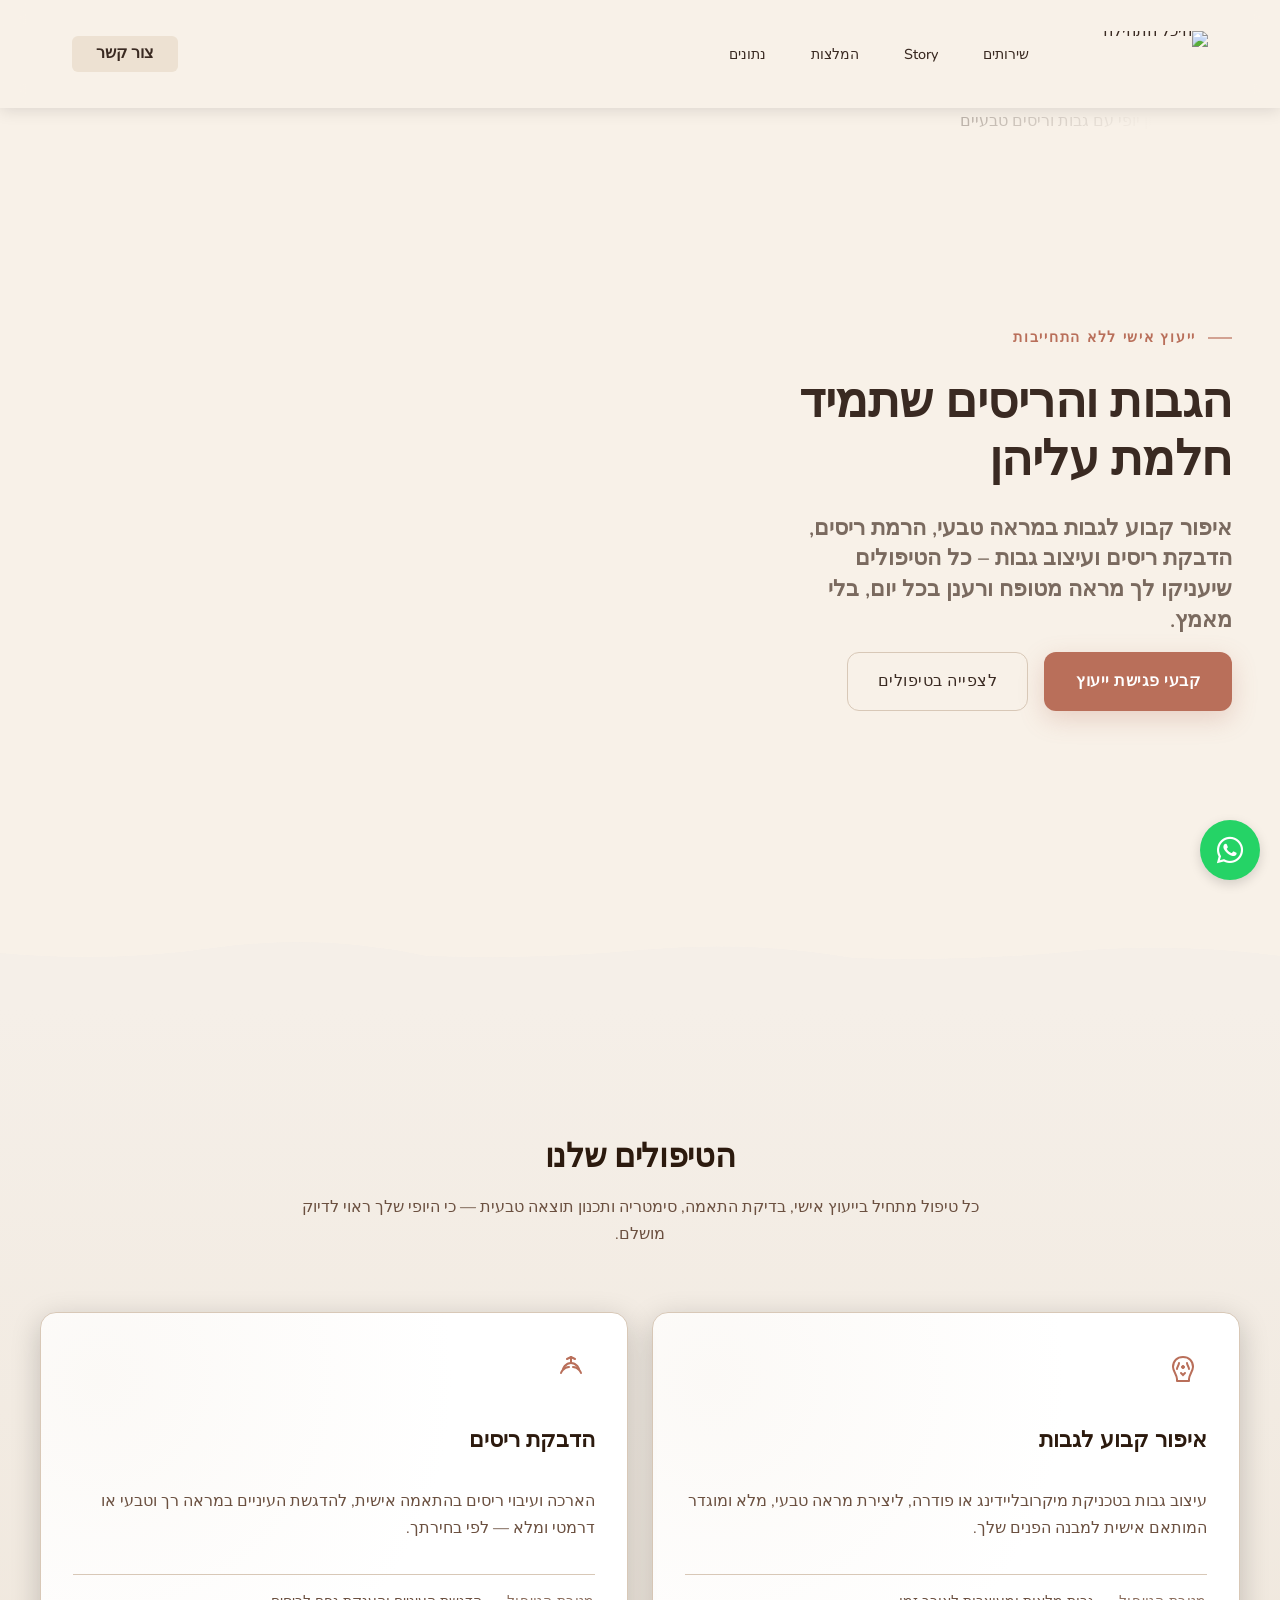
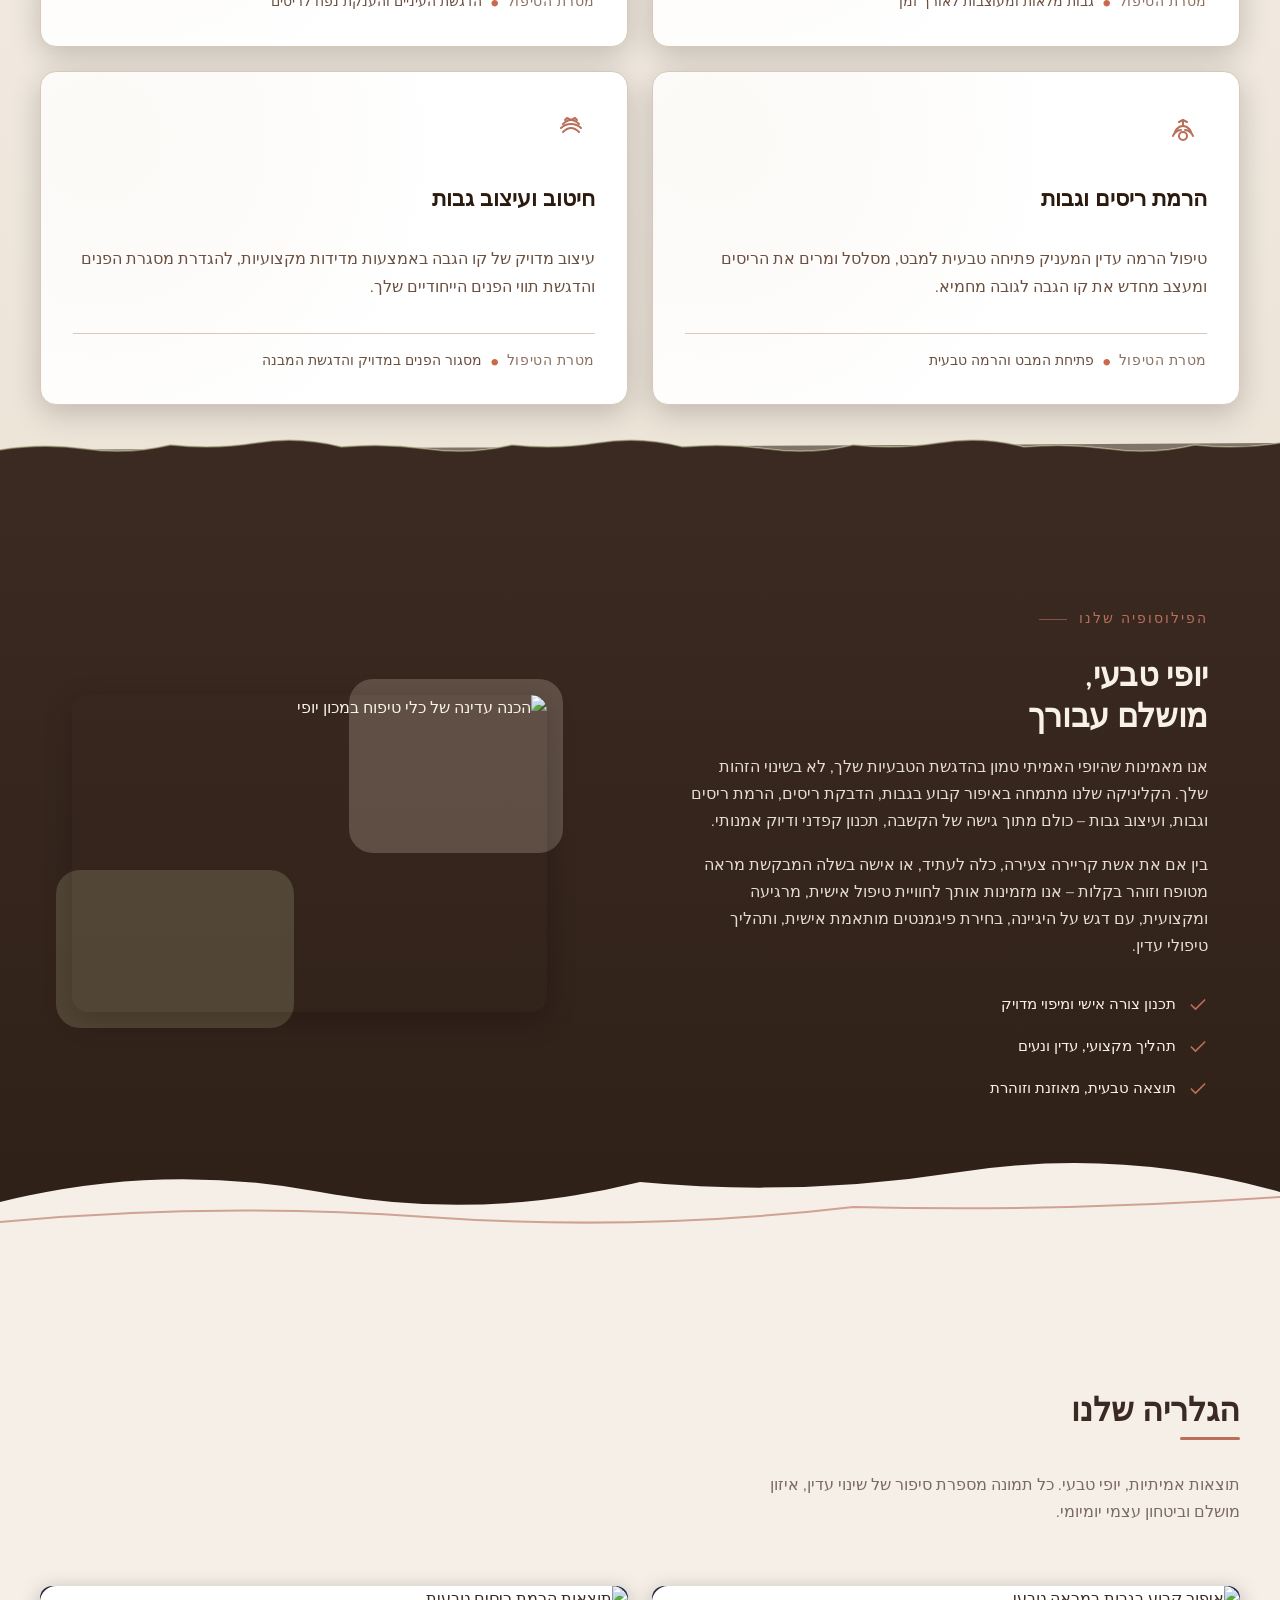
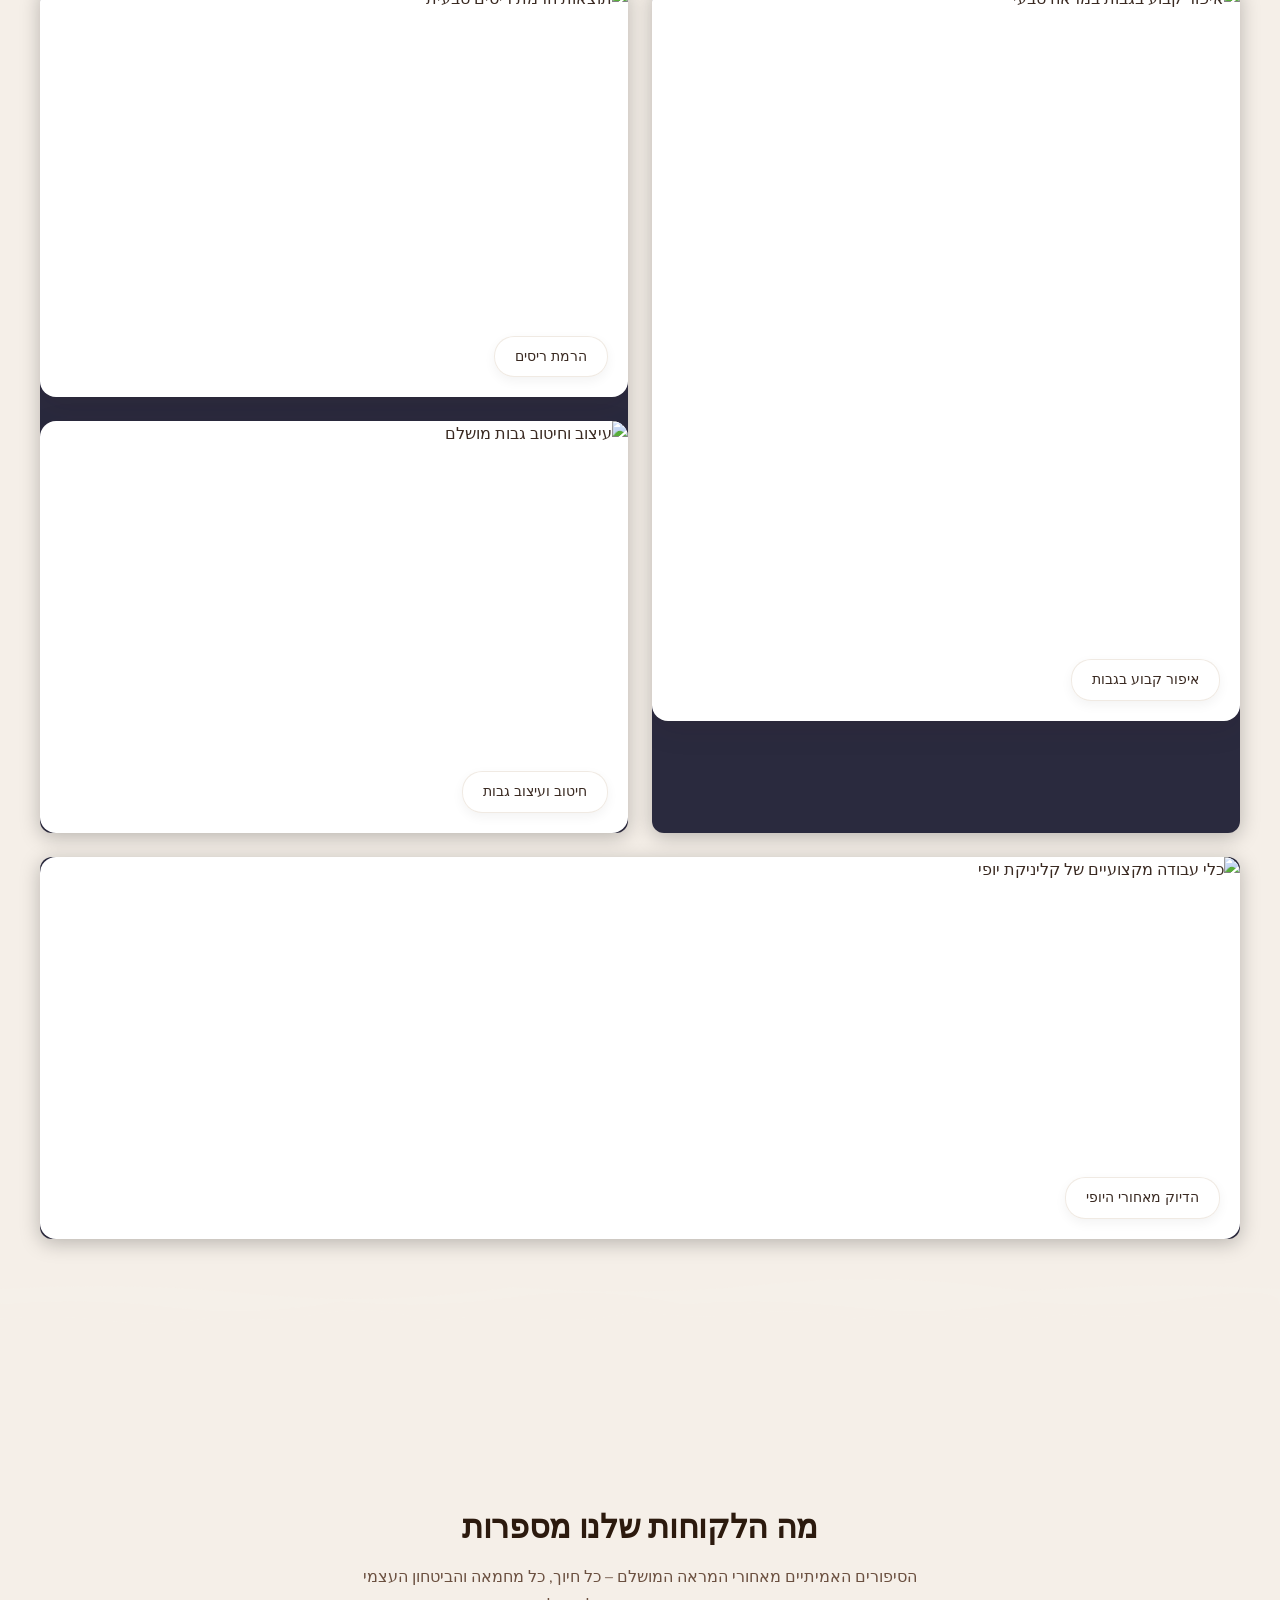
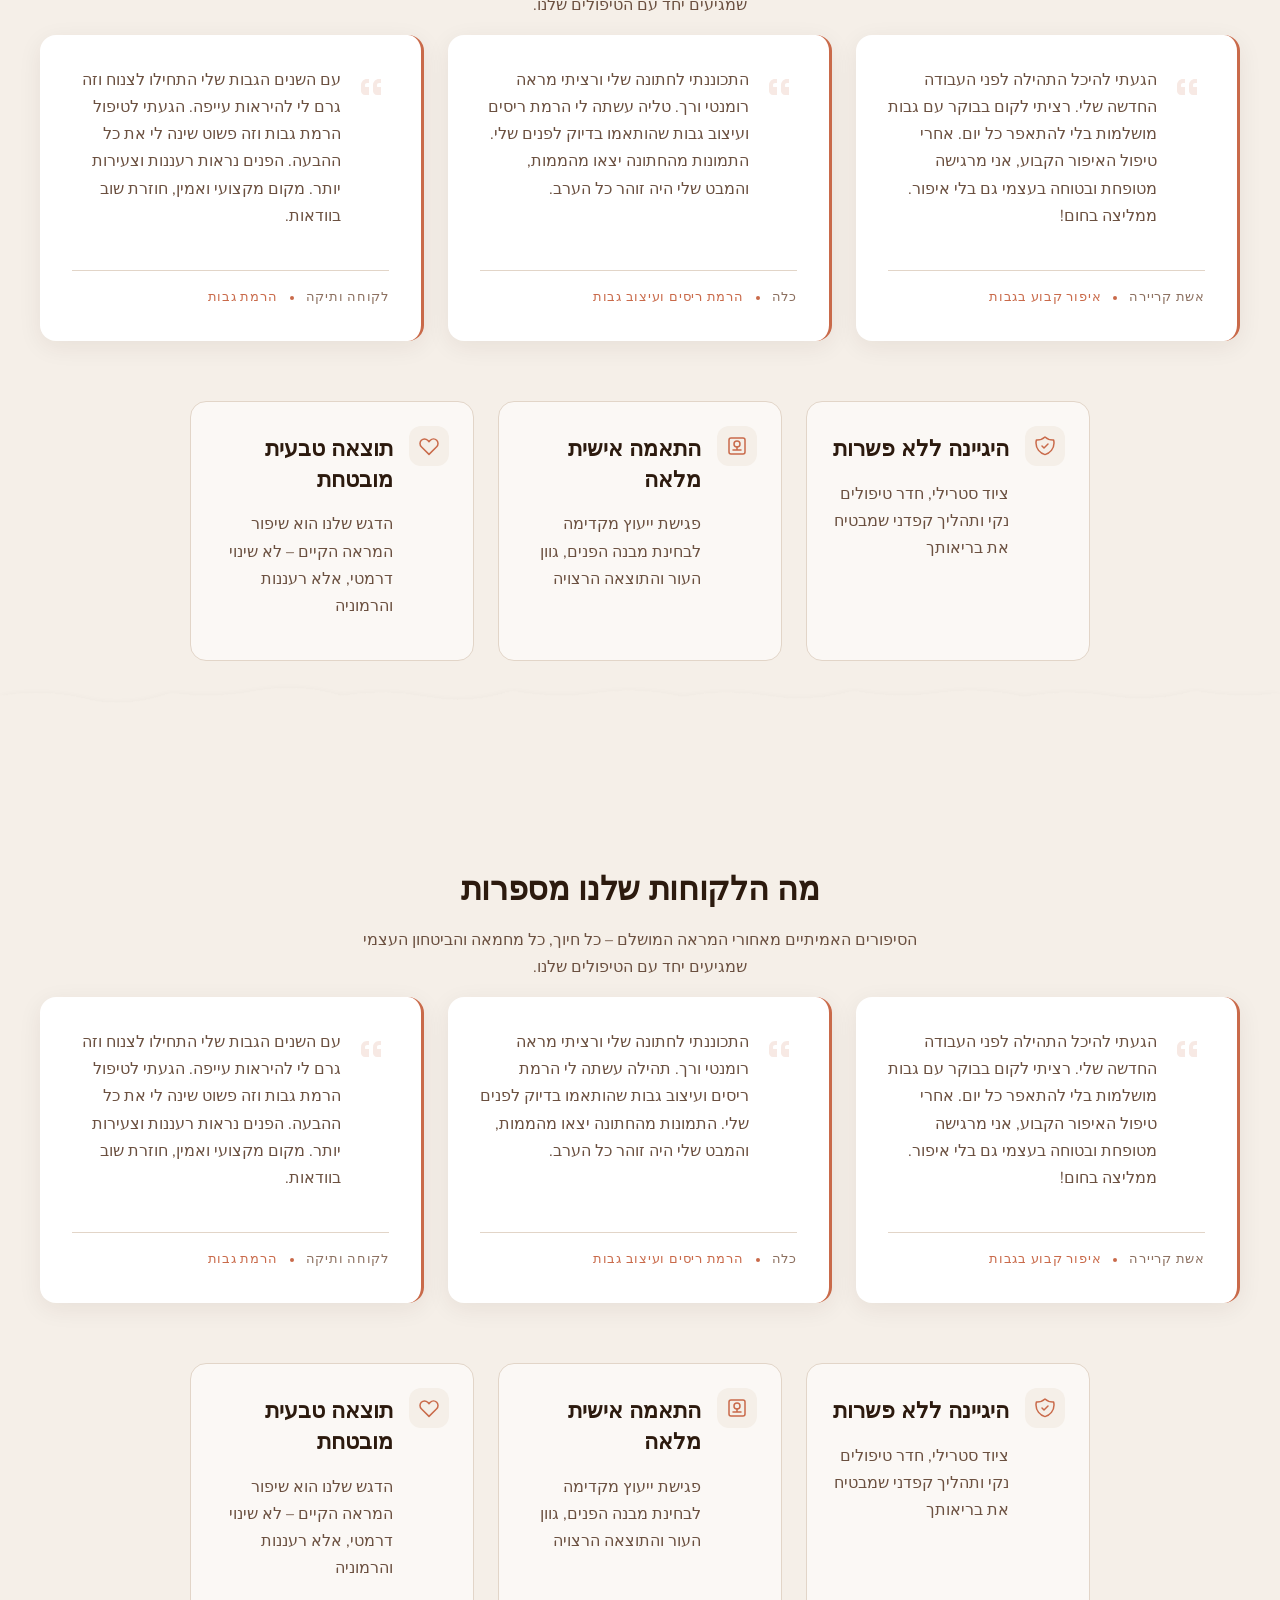
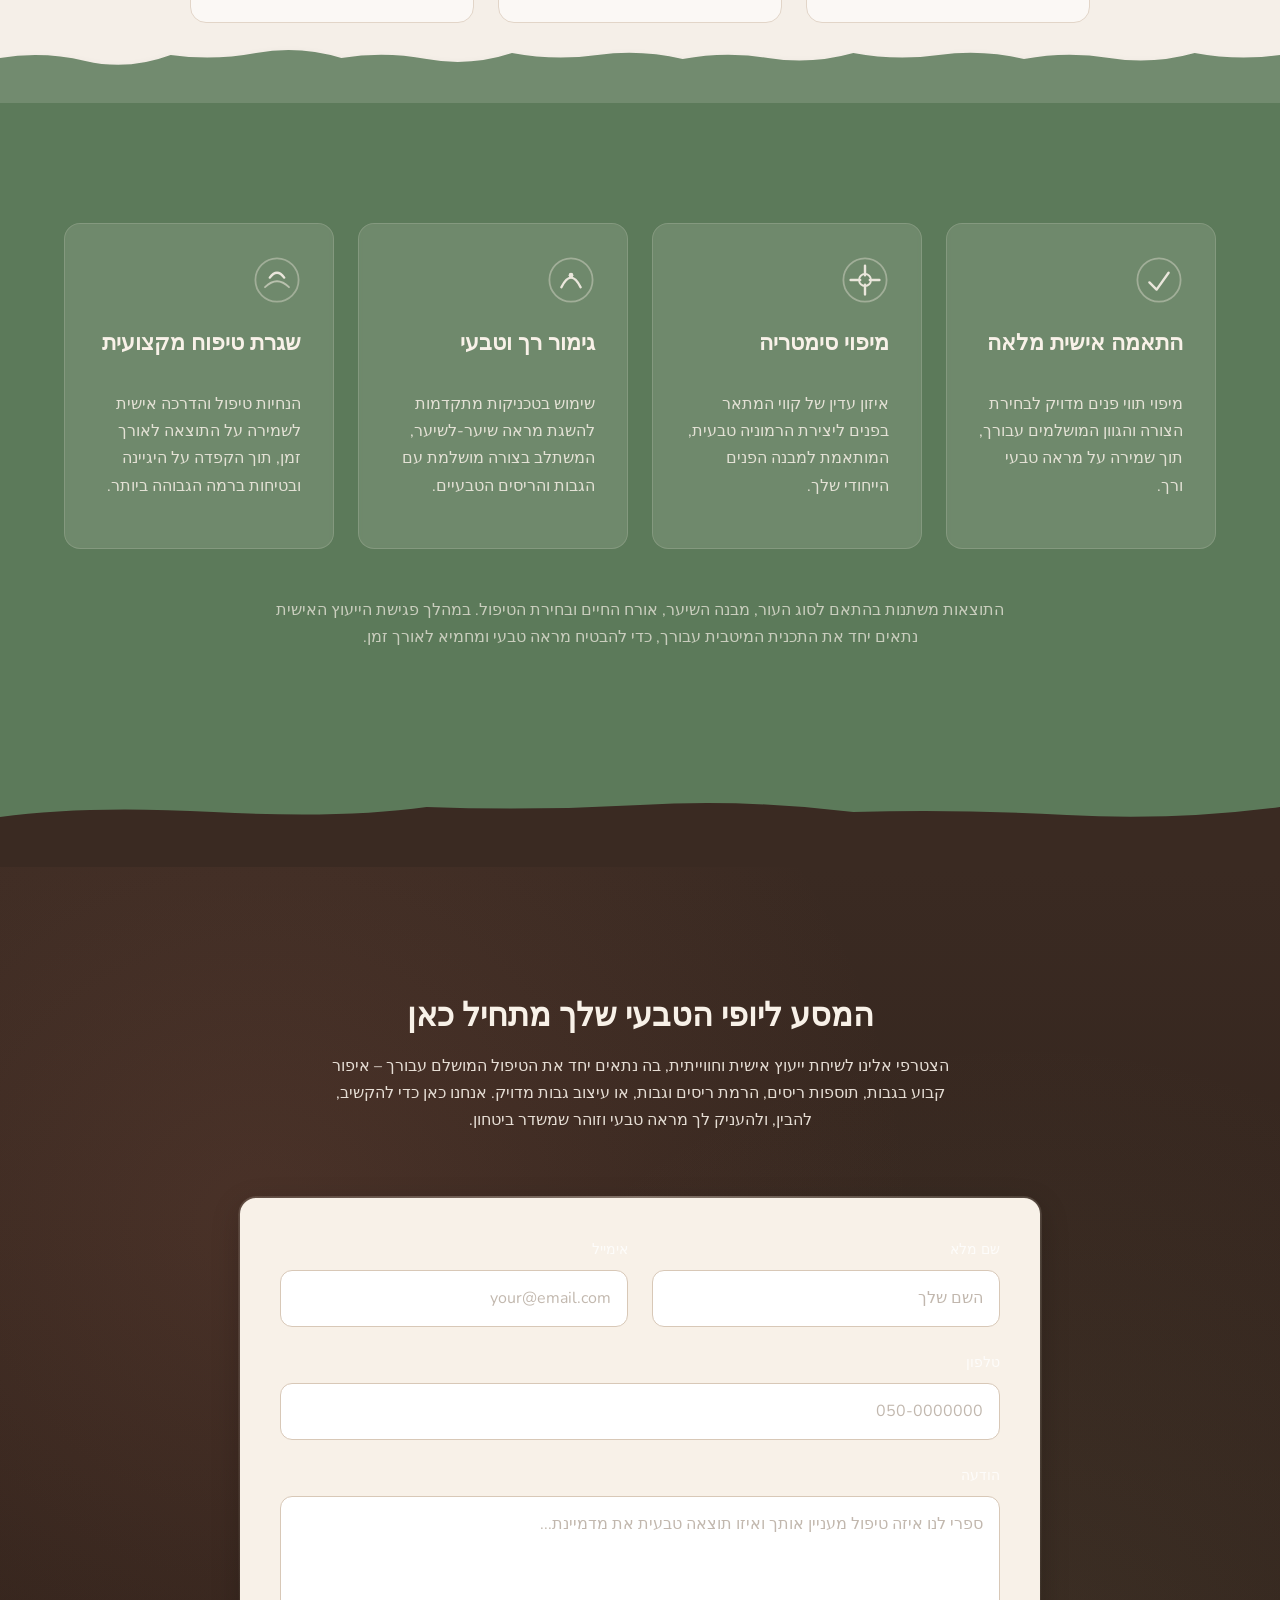
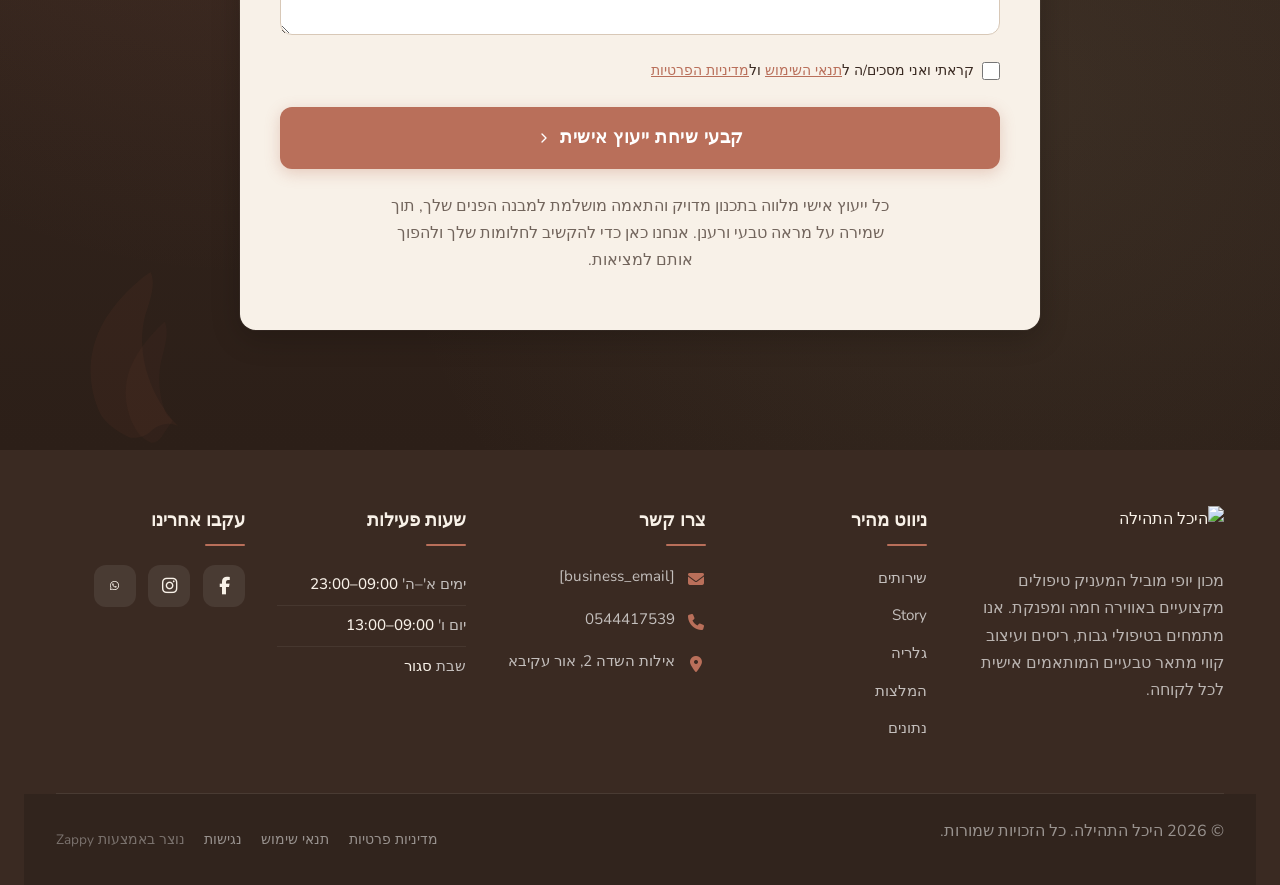
==== commit 3481e7c2: "Background sync: Progressive GitHub Sync" ====
--- a/index.html
+++ b/index.html
@@ -1292,41 +1292,12 @@
           <feDropShadow dx="0" dy="4" stdDeviation="6" flood-color="#3A2A22" flood-opacity="0.08"></feDropShadow>
         </filter>
       </defs>
-      <path d="M0,60 L0,15 Q40,8 80,18 T160,12 Q200,18 240,10 T320,15 Q360,8 400,16 T480,10 Q520,18 560,12 T640,16 Q680,8 720,15 T800,10 Q840,18 880,12 T960,16 Q1000,8 1040,15 T1120,10 Q1160,18 1200,12 L1200,60 Z" fill="#1a1a2e" filter="url(#index-testimonials-shadow)" opacity="0.85"></path>
+      <path d="M0,60 L0,15 Q40,8 80,18 T160,12 Q200,18 240,10 T320,15 Q360,8 400,16 T480,10 Q520,18 560,12 T640,16 Q680,8 720,15 T800,10 Q840,18 880,12 T960,16 Q1000,8 1040,15 T1120,10 Q1160,18 1200,12 L1200,60 Z" fill="#5C7A5A" filter="url(#index-testimonials-shadow)" opacity="0.85"></path>
     </svg>
   </div>
 </section>
 
-<section class="gallery-gallerygrid" aria-label="גלריית תמונות" data-zappy-component="true" id="ai-section-1783368320669-fpvn0he">
-  <div class="gallery-container">
-    <div class="gallery-grid">
-      <div class="gallery-item gallery-item--tall">
-        <img data-placeholder="gallery-beauty-1" data-context="Close-up portrait of a woman with glowing natural skin and soft morning light, beauty salon photography style" src="data:image/svg+xml,%3Csvg xmlns=%27http://www.w3.org/2000/svg%27 width=%27400%27 height=%27300%27%3E%3Cdefs%3E%3ClinearGradient id=%27grad%27 x1=%270%25%27 y1=%270%25%27 x2=%27100%25%27 y2=%27100%25%27%3E%3Cstop offset=%270%25%27 style=%27stop-color:%23FF0083;stop-opacity:1%27 /%3E%3Cstop offset=%27100%25%27 style=%27stop-color:%23FF008320;stop-opacity:1%27 /%3E%3C/linearGradient%3E%3C/defs%3E%3Crect width=%27100%25%27 height=%27100%25%27 fill=%27url(%23grad)%27/%3E%3Ctext x=%2750%25%27 y=%2750%25%27 font-family=%27Arial, sans-serif%27 font-size=%2716%27 fill=%27white%27 text-anchor=%27middle%27 dy=%27.3em%27 font-weight=%27500%27%3EClick%20to%20add%20image%3C/text%3E%3C/svg%3E" alt="פורטרט יופי טבעי" data-zappy-editable-image="true" class="gallery-image" loading="lazy">
-      </div>
-      <div class="gallery-item gallery-item--wide">
-        <img data-placeholder="gallery-beauty-2" data-context="Elegant spa treatment room with soft candles, white towels, and fresh flowers, luxurious atmosphere" src="data:image/svg+xml,%3Csvg xmlns=%27http://www.w3.org/2000/svg%27 width=%27400%27 height=%27300%27%3E%3Cdefs%3E%3ClinearGradient id=%27grad%27 x1=%270%25%27 y1=%270%25%27 x2=%27100%25%27 y2=%27100%25%27%3E%3Cstop offset=%270%25%27 style=%27stop-color:%23FF0083;stop-opacity:1%27 /%3E%3Cstop offset=%27100%25%27 style=%27stop-color:%23FF008320;stop-opacity:1%27 /%3E%3C/linearGradient%3E%3C/defs%3E%3Crect width=%27100%25%27 height=%27100%25%27 fill=%27url(%23grad)%27/%3E%3Ctext x=%2750%25%27 y=%2750%25%27 font-family=%27Arial, sans-serif%27 font-size=%2716%27 fill=%27white%27 text-anchor=%27middle%27 dy=%27.3em%27 font-weight=%27500%27%3EClick%20to%20add%20image%3C/text%3E%3C/svg%3E" alt="חדר טיפולים מפואר" data-zappy-editable-image="true" class="gallery-image" loading="lazy">
-      </div>
-      <div class="gallery-item">
-        <img data-placeholder="gallery-beauty-3" data-context="Professional beautician applying facial mask to a relaxed client, clean and modern beauty clinic" src="data:image/svg+xml,%3Csvg xmlns=%27http://www.w3.org/2000/svg%27 width=%27400%27 height=%27300%27%3E%3Cdefs%3E%3ClinearGradient id=%27grad%27 x1=%270%25%27 y1=%270%25%27 x2=%27100%25%27 y2=%27100%25%27%3E%3Cstop offset=%270%25%27 style=%27stop-color:%23FF0083;stop-opacity:1%27 /%3E%3Cstop offset=%27100%25%27 style=%27stop-color:%23FF008320;stop-opacity:1%27 /%3E%3C/linearGradient%3E%3C/defs%3E%3Crect width=%27100%25%27 height=%27100%25%27 fill=%27url(%23grad)%27/%3E%3Ctext x=%2750%25%27 y=%2750%25%27 font-family=%27Arial, sans-serif%27 font-size=%2716%27 fill=%27white%27 text-anchor=%27middle%27 dy=%27.3em%27 font-weight=%27500%27%3EClick%20to%20add%20image%3C/text%3E%3C/svg%3E" alt="טיפול פנים מקצועי" data-zappy-editable-image="true" class="gallery-image" loading="lazy">
-      </div>
-      <div class="gallery-item gallery-item--tall">
-        <img data-placeholder="gallery-beauty-4" data-context="Array of premium natural skincare products with botanical ingredients on marble surface, soft lighting" src="data:image/svg+xml,%3Csvg xmlns=%27http://www.w3.org/2000/svg%27 width=%27400%27 height=%27300%27%3E%3Cdefs%3E%3ClinearGradient id=%27grad%27 x1=%270%25%27 y1=%270%25%27 x2=%27100%25%27 y2=%27100%25%27%3E%3Cstop offset=%270%25%27 style=%27stop-color:%23FF0083;stop-opacity:1%27 /%3E%3Cstop offset=%27100%25%27 style=%27stop-color:%23FF008320;stop-opacity:1%27 /%3E%3C/linearGradient%3E%3C/defs%3E%3Crect width=%27100%25%27 height=%27100%25%27 fill=%27url(%23grad)%27/%3E%3Ctext x=%2750%25%27 y=%2750%25%27 font-family=%27Arial, sans-serif%27 font-size=%2716%27 fill=%27white%27 text-anchor=%27middle%27 dy=%27.3em%27 font-weight=%27500%27%3EClick%20to%20add%20image%3C/text%3E%3C/svg%3E" alt="מוצרי טיפוח טבעיים" data-zappy-editable-image="true" class="gallery-image" loading="lazy">
-      </div>
-      <div class="gallery-item">
-        <img data-placeholder="gallery-beauty-5" data-context="Woman with radiant smile after beauty treatment, glowing skin, natural makeup look, bright studio lighting" src="data:image/svg+xml,%3Csvg xmlns=%27http://www.w3.org/2000/svg%27 width=%27400%27 height=%27300%27%3E%3Cdefs%3E%3ClinearGradient id=%27grad%27 x1=%270%25%27 y1=%270%25%27 x2=%27100%25%27 y2=%27100%25%27%3E%3Cstop offset=%270%25%27 style=%27stop-color:%23FF0083;stop-opacity:1%27 /%3E%3Cstop offset=%27100%25%27 style=%27stop-color:%23FF008320;stop-opacity:1%27 /%3E%3C/linearGradient%3E%3C/defs%3E%3Crect width=%27100%25%27 height=%27100%25%27 fill=%27url(%23grad)%27/%3E%3Ctext x=%2750%25%27 y=%2750%25%27 font-family=%27Arial, sans-serif%27 font-size=%2716%27 fill=%27white%27 text-anchor=%27middle%27 dy=%27.3em%27 font-weight=%27500%27%3EClick%20to%20add%20image%3C/text%3E%3C/svg%3E" alt="חיוך זוהר לאחר טיפול" data-zappy-editable-image="true" class="gallery-image" loading="lazy">
-      </div>
-      <div class="gallery-item gallery-item--wide">
-        <img data-placeholder="gallery-beauty-6" data-context="Serene relaxation area with comfortable loungers, soft drapes, and warm ambient lighting in luxury spa" src="data:image/svg+xml,%3Csvg xmlns=%27http://www.w3.org/2000/svg%27 width=%27400%27 height=%27300%27%3E%3Cdefs%3E%3ClinearGradient id=%27grad%27 x1=%270%25%27 y1=%270%25%27 x2=%27100%25%27 y2=%27100%25%27%3E%3Cstop offset=%270%25%27 style=%27stop-color:%23FF0083;stop-opacity:1%27 /%3E%3Cstop offset=%27100%25%27 style=%27stop-color:%23FF008320;stop-opacity:1%27 /%3E%3C/linearGradient%3E%3C/defs%3E%3Crect width=%27100%25%27 height=%27100%25%27 fill=%27url(%23grad)%27/%3E%3Ctext x=%2750%25%27 y=%2750%25%27 font-family=%27Arial, sans-serif%27 font-size=%2716%27 fill=%27white%27 text-anchor=%27middle%27 dy=%27.3em%27 font-weight=%27500%27%3EClick%20to%20add%20image%3C/text%3E%3C/svg%3E" alt="אזור רגיעה מפנק" data-zappy-editable-image="true" class="gallery-image" loading="lazy">
-      </div>
-      <div class="gallery-item">
-        <img data-placeholder="gallery-beauty-7" data-context="Delicate hands applying facial oil with jade roller, close-up detail shot, soft focus background" src="data:image/svg+xml,%3Csvg xmlns=%27http://www.w3.org/2000/svg%27 width=%27400%27 height=%27300%27%3E%3Cdefs%3E%3ClinearGradient id=%27grad%27 x1=%270%25%27 y1=%270%25%27 x2=%27100%25%27 y2=%27100%25%27%3E%3Cstop offset=%270%25%27 style=%27stop-color:%23FF0083;stop-opacity:1%27 /%3E%3Cstop offset=%27100%25%27 style=%27stop-color:%23FF008320;stop-opacity:1%27 /%3E%3C/linearGradient%3E%3C/defs%3E%3Crect width=%27100%25%27 height=%27100%25%27 fill=%27url(%23grad)%27/%3E%3Ctext x=%2750%25%27 y=%2750%25%27 font-family=%27Arial, sans-serif%27 font-size=%2716%27 fill=%27white%27 text-anchor=%27middle%27 dy=%27.3em%27 font-weight=%27500%27%3EClick%20to%20add%20image%3C/text%3E%3C/svg%3E" alt="טיפול פנים עם רולר ירקן" data-zappy-editable-image="true" class="gallery-image" loading="lazy">
-      </div>
-      <div class="gallery-item gallery-item--tall">
-        <img data-placeholder="gallery-beauty-8" data-context="Fresh flower petals and essential oils arrangement on wooden spa table, natural light, wellness concept" src="data:image/svg+xml,%3Csvg xmlns=%27http://www.w3.org/2000/svg%27 width=%27400%27 height=%27300%27%3E%3Cdefs%3E%3ClinearGradient id=%27grad%27 x1=%270%25%27 y1=%270%25%27 x2=%27100%25%27 y2=%27100%25%27%3E%3Cstop offset=%270%25%27 style=%27stop-color:%23FF0083;stop-opacity:1%27 /%3E%3Cstop offset=%27100%25%27 style=%27stop-color:%23FF008320;stop-opacity:1%27 /%3E%3C/linearGradient%3E%3C/defs%3E%3Crect width=%27100%25%27 height=%27100%25%27 fill=%27url(%23grad)%27/%3E%3Ctext x=%2750%25%27 y=%2750%25%27 font-family=%27Arial, sans-serif%27 font-size=%2716%27 fill=%27white%27 text-anchor=%27middle%27 dy=%27.3em%27 font-weight=%27500%27%3EClick%20to%20add%20image%3C/text%3E%3C/svg%3E" alt="שמנים אתריים ופרחים" data-zappy-editable-image="true" class="gallery-image" loading="lazy">
-      </div>
-    </div>
-  </div>
-</section>
+
 
 
 
@@ -1512,7 +1483,7 @@
       <!-- Business Hours -->
       <div class="footer-col footer-hours-col">
         <h4>שעות פעילות</h4>
-        <ul class="footer-hours" style=""><li><a href="/" style=""><span class="hours-day">ימים א'–ה'</span> <span class="hours-time">09:00–23:00</span></a></li><li><a href="/"><span class="hours-day">יום ו'</span> <span class="hours-time">09:00–13:00</span></a></li><li><a href="/"><span class="hours-day">שבת</span> <span class="hours-time">סגור</span></a></li></ul>
+        <ul class="footer-hours" ><li><a href="/" ><span class="hours-day">ימים א'–ה'</span> <span class="hours-time">09:00–23:00</span></a></li><li><a href="/"><span class="hours-day">יום ו'</span> <span class="hours-time">09:00–13:00</span></a></li><li><a href="/"><span class="hours-day">שבת</span> <span class="hours-time">סגור</span></a></li></ul>
       </div>
 
       <!-- Social Media -->
--- a/styles.css
+++ b/styles.css
@@ -4808,6 +4808,12 @@
     grid-row: span 1;
   }
 }
+/* Font pairing applied */
+@import url('https://fonts.googleapis.com/css2?family=Cinzel:wght@600&family=Raleway:wght@400&display=swap');
+:root { --font-heading: 'Cinzel', sans-serif; --font-body: 'Raleway', sans-serif; }
+body { font-family: 'Raleway', sans-serif; font-weight: 400; }
+h1, h2, h3, h4, h5, h6 { font-family: 'Cinzel', sans-serif; font-weight: 600; }
+
 /* mobile-submenu-overflow-fix */
 @media (max-width: 768px) {
   .navbar .sub-menu.mobile-expanded,
--- a/styles.css
+++ b/styles.css
@@ -4808,6 +4808,12 @@
     grid-row: span 1;
   }
 }
+/* Font pairing applied */
+@import url('https://fonts.googleapis.com/css2?family=Cinzel:wght@600&family=Raleway:wght@400&display=swap');
+:root { --font-heading: 'Cinzel', sans-serif; --font-body: 'Raleway', sans-serif; }
+body { font-family: 'Raleway', sans-serif; font-weight: 400; }
+h1, h2, h3, h4, h5, h6 { font-family: 'Cinzel', sans-serif; font-weight: 600; }
+
 /* mobile-submenu-overflow-fix */
 @media (max-width: 768px) {
   .navbar .sub-menu.mobile-expanded,
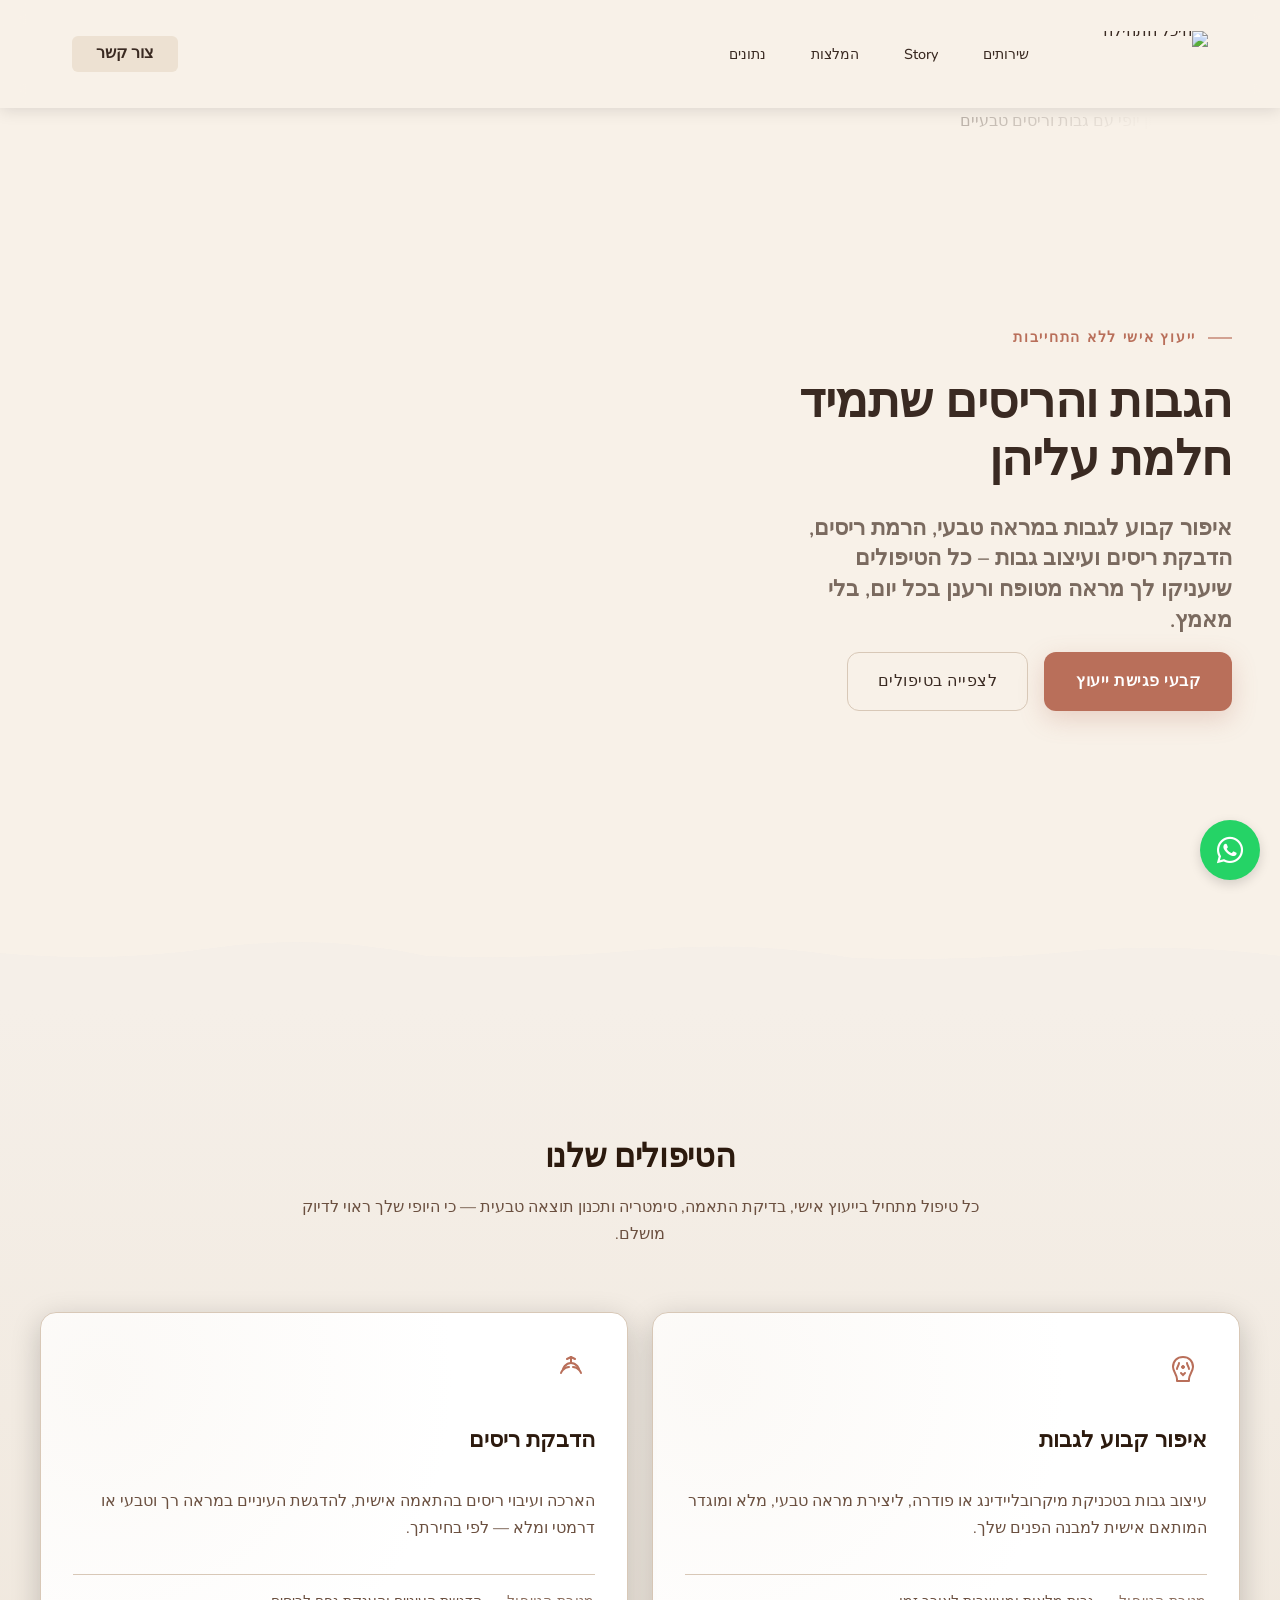
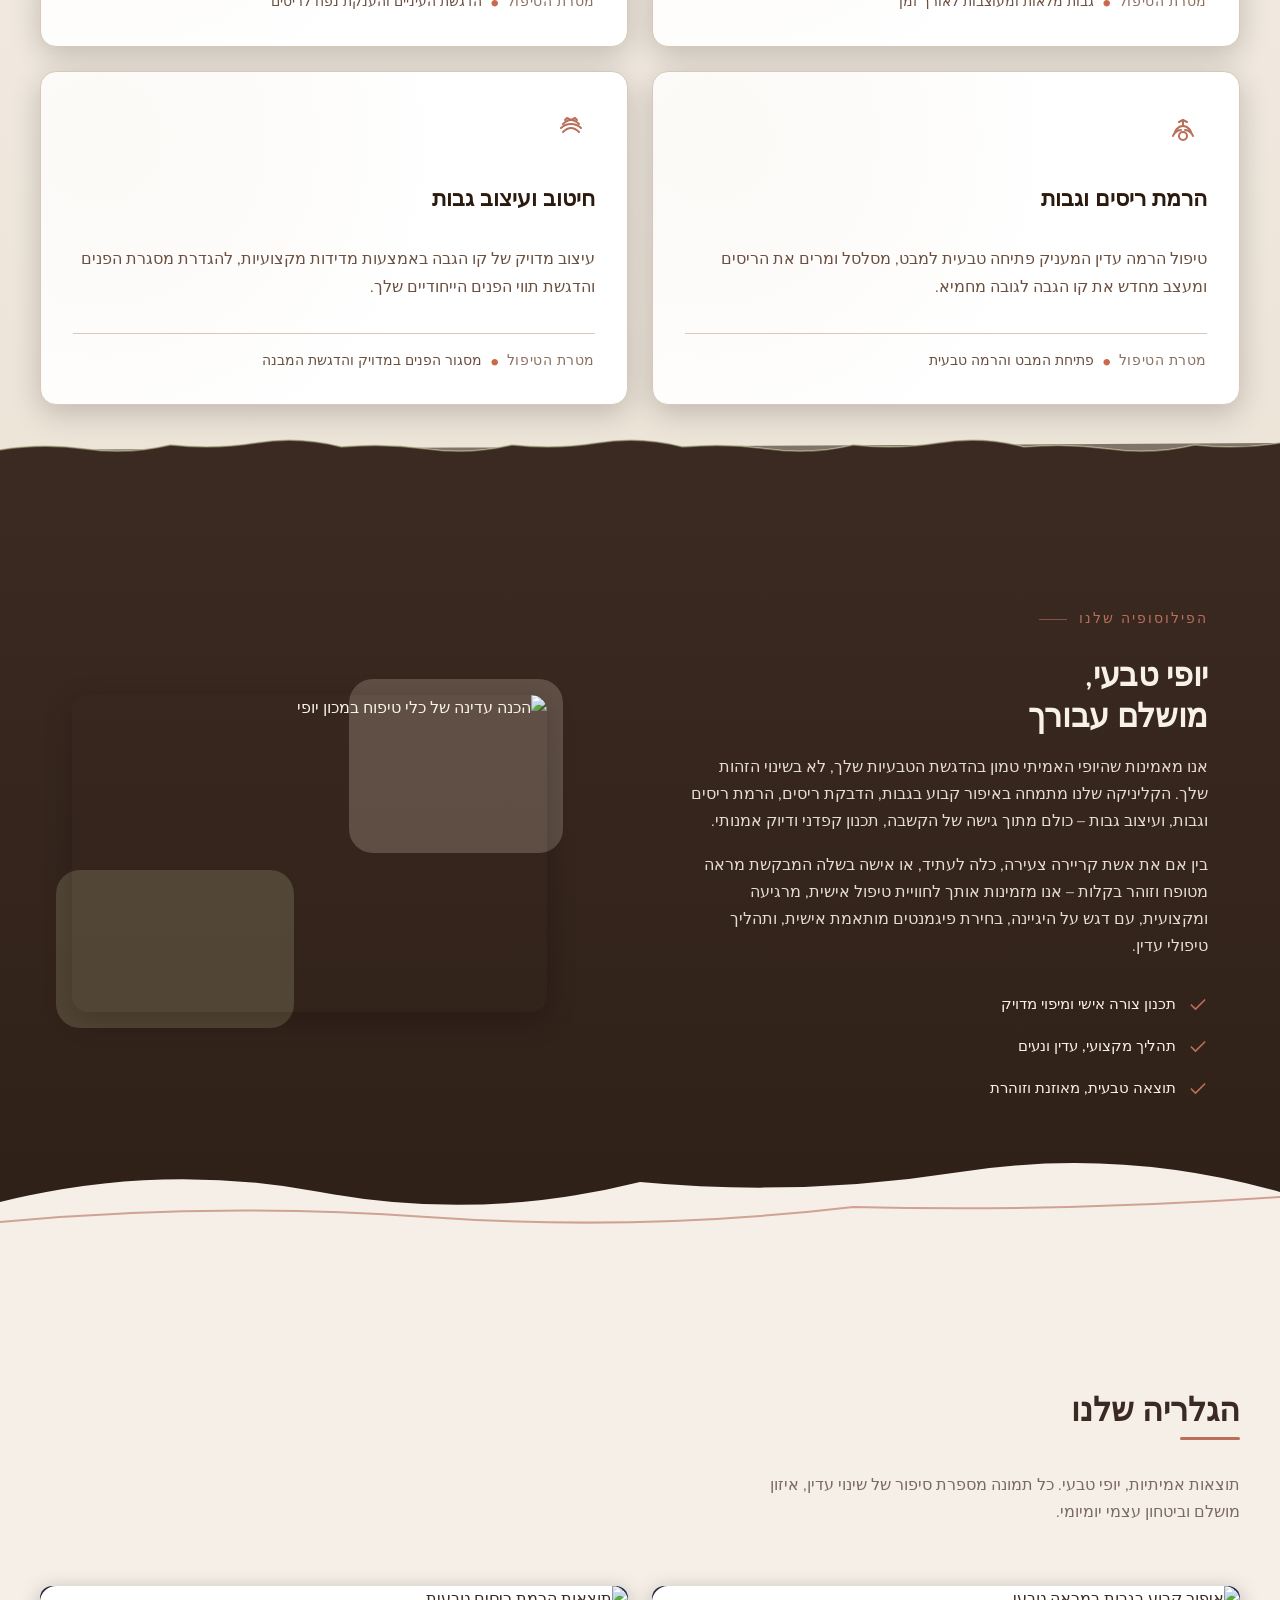
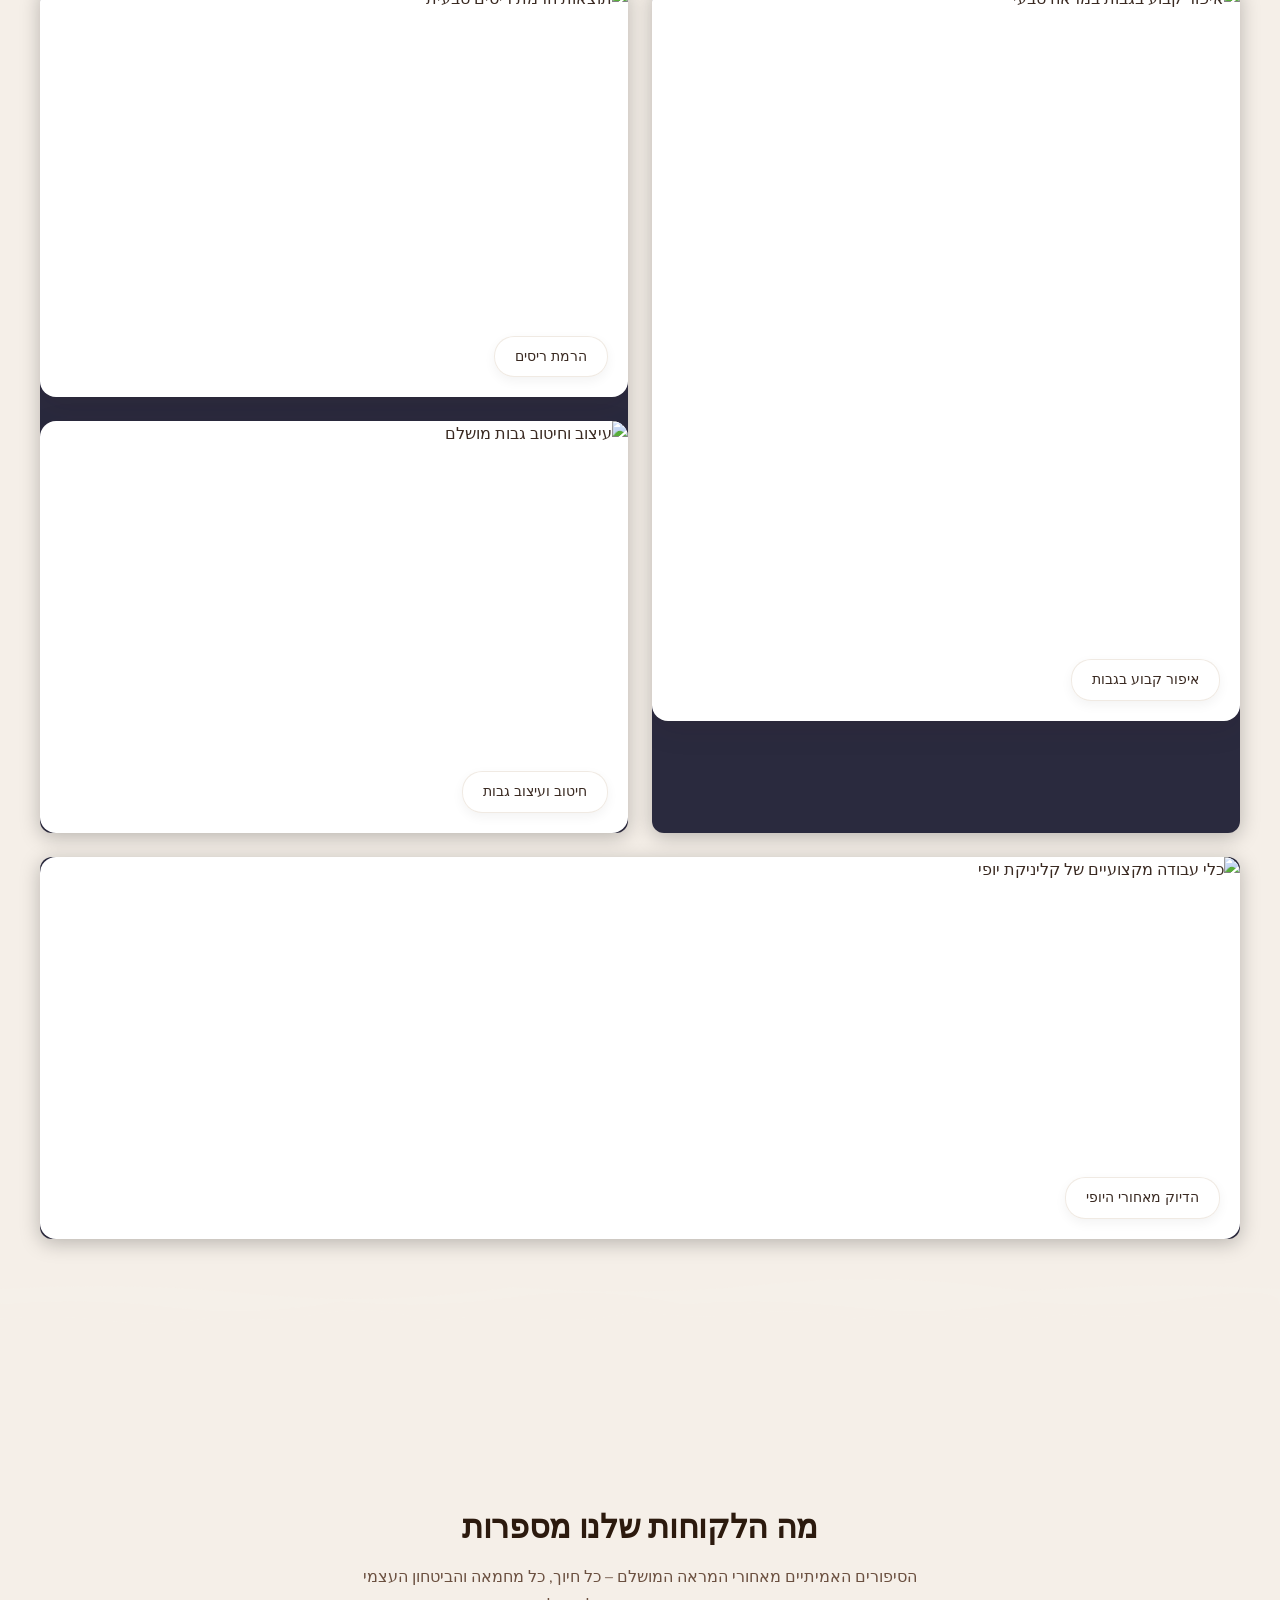
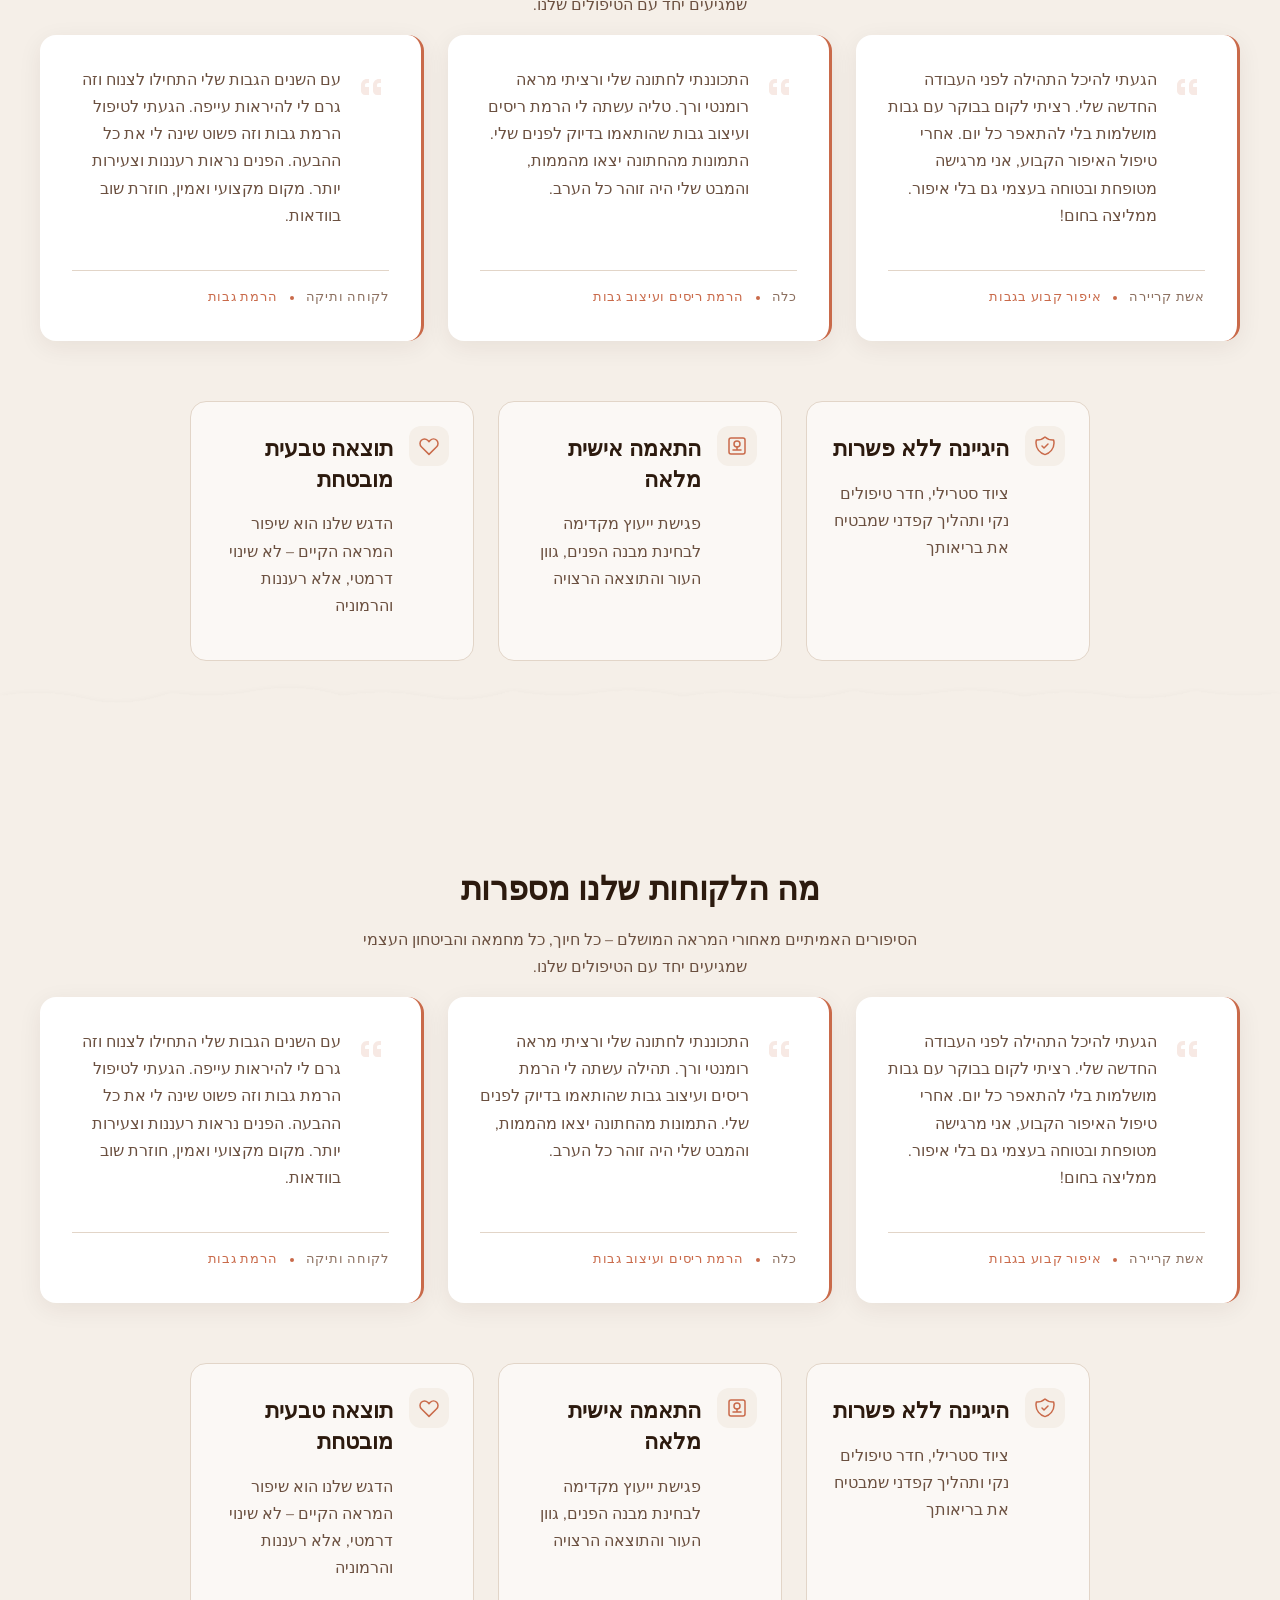
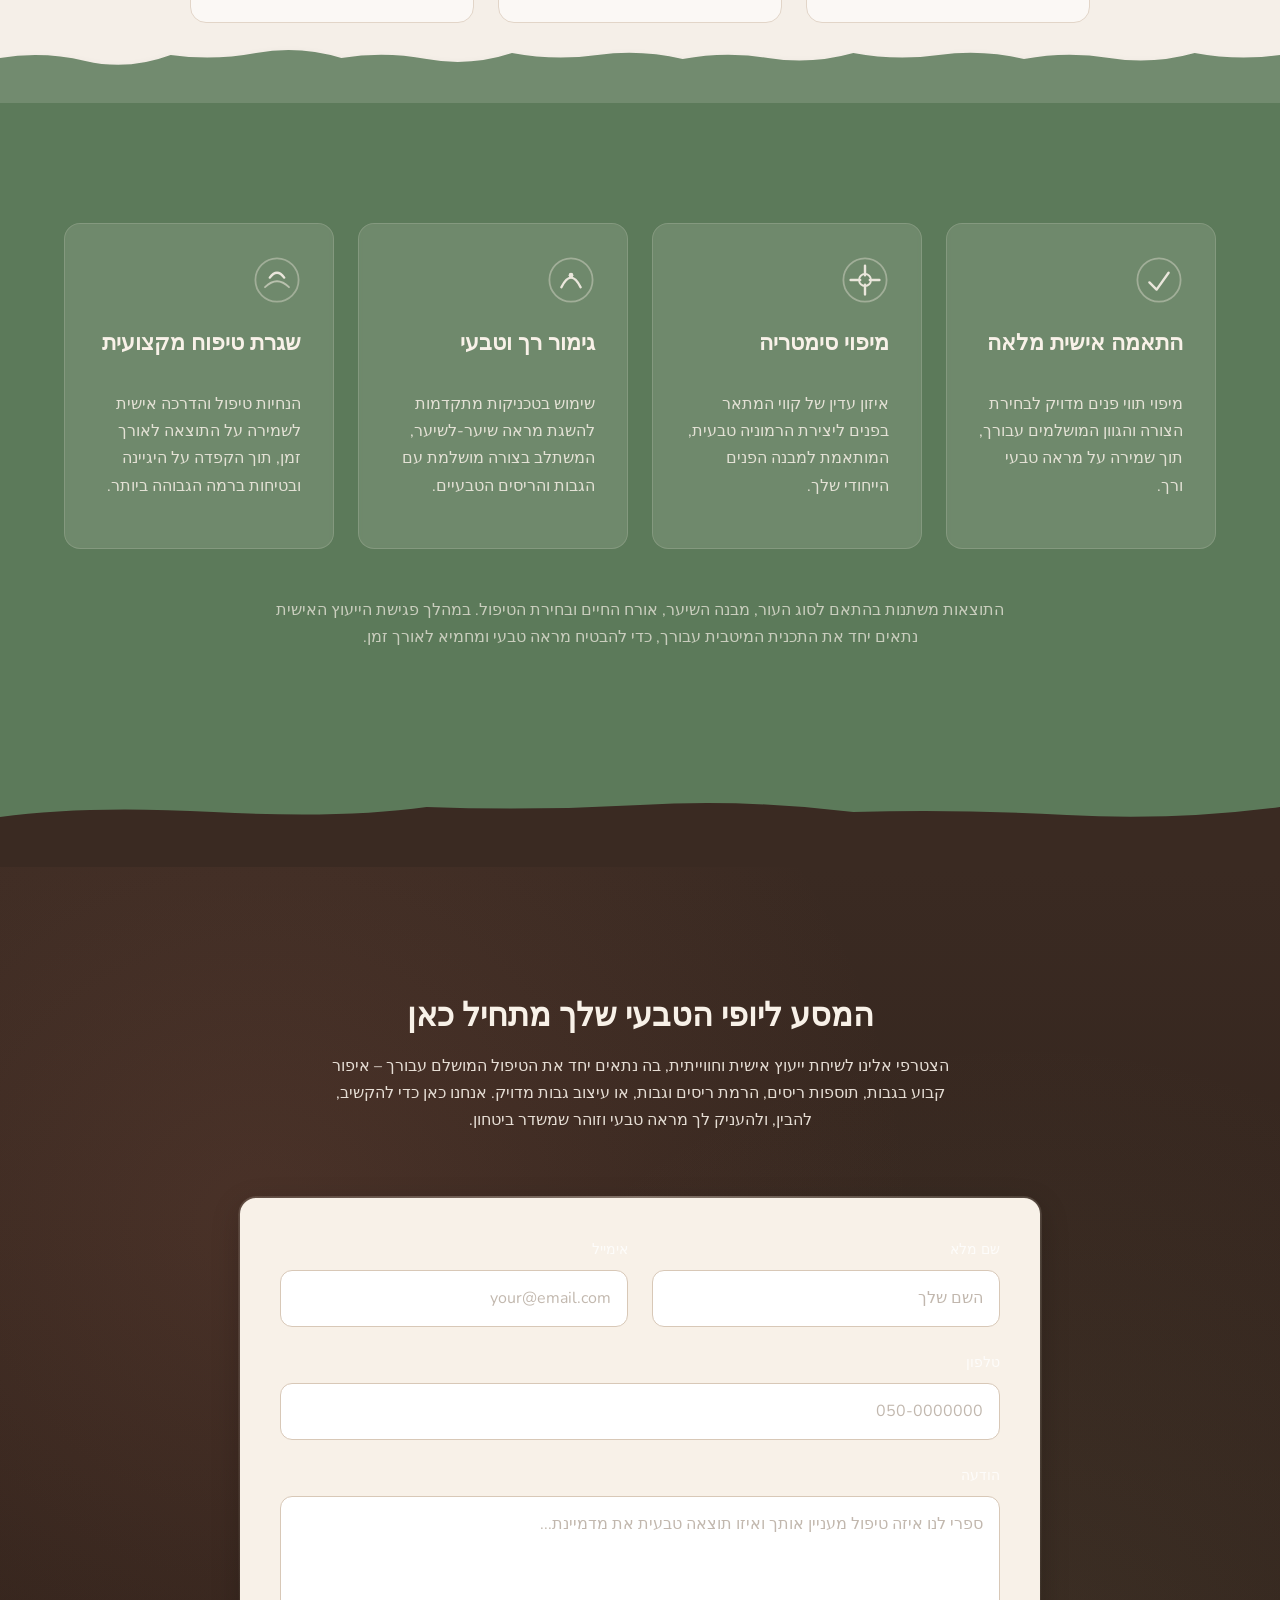
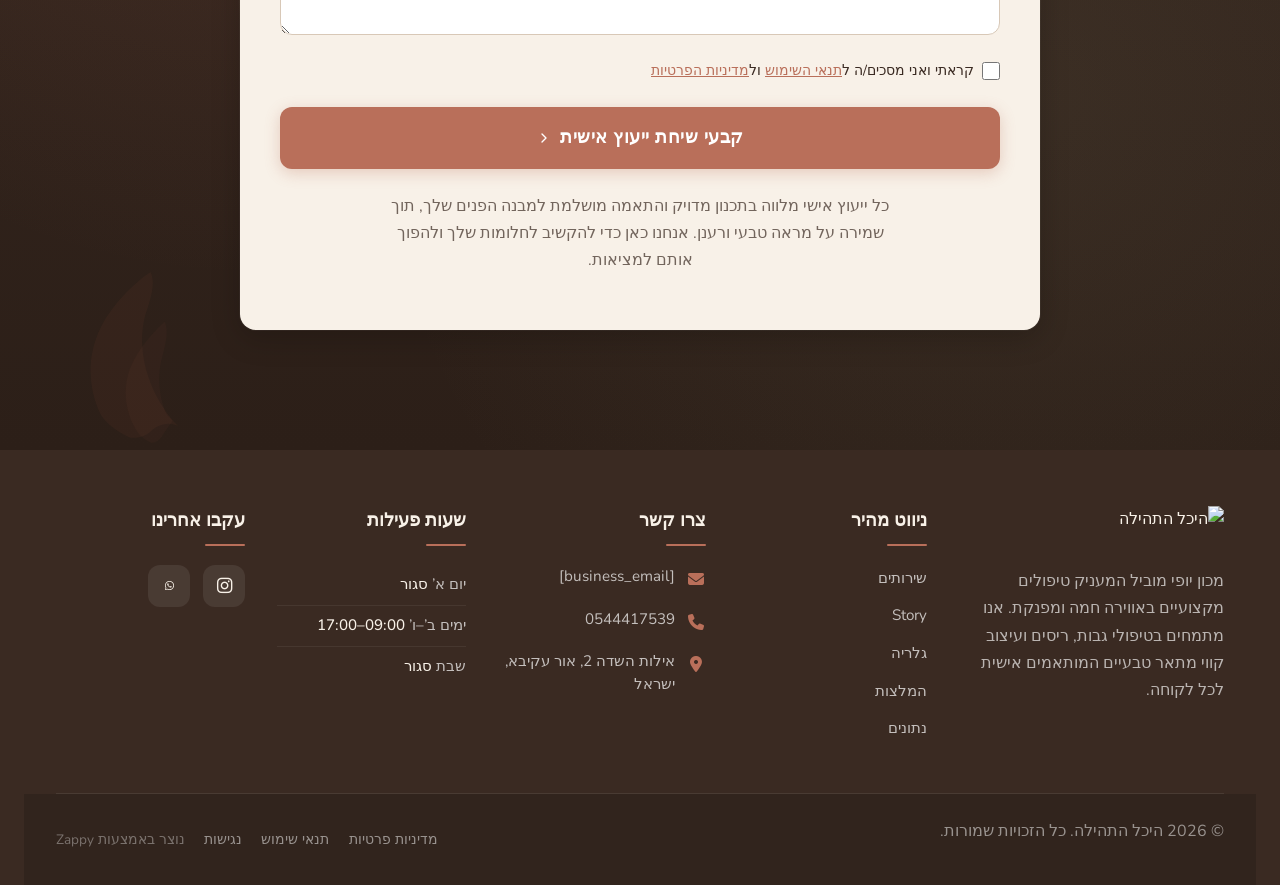
==== commit afedb02c: "Background sync: Progressive GitHub Sync" ====
--- a/index.html
+++ b/index.html
@@ -228,8 +228,36 @@
     <meta name="twitter:card" content="summary_large_image">
     <meta name="twitter:title" content="גלי את היופי הטבעי שלך — היכל התהילה">
     <meta name="twitter:description" content="היכל התהילה – מרפאת יופי מובילה לטיפולי מיקרובליידינג, תוספות ריסים והרמת גבות. גלי את הגרסה הזוהרת ביותר שלך עם מומחי אסתטיקה מקצועיים. הזמיני תור עוד היום!">
-    <script type="application/ld+json">{"@context":"https://schema.org","@graph":[{"@type":"LocalBusiness","@id":"https://heichal-hatehila.zappy5.app#organization","name":"היכל התהילה","url":"https://heichal-hatehila.zappy5.app","description":"A professional beauty clinic specializing in permanent makeup and lash & brow treatments. Services include permanent eyebrow makeup, lash extensions, lash and brow lifting, and eyebrow contouring and shaping. The clinic focuses on enhancing natural beauty through semi-permanent and permanent aesthetic procedures.","address":{"@type":"PostalAddress","streetAddress":"אילות השדה 2, אור עקיבא"},"contactPoint":[{"@type":"ContactPoint","contactType":"customer service","telephone":"0544417539"}]},{"@type":"WebSite","@id":"https://heichal-hatehila.zappy5.app#website","url":"https://heichal-hatehila.zappy5.app","name":"היכל התהילה","publisher":{"@id":"https://heichal-hatehila.zappy5.app#organization"}},{"@type":"ContactPage","@id":"https://heichal-hatehila.zappy5.app#contactpage","url":"https://heichal-hatehila.zappy5.app","name":"גלי את היופי הטבעי שלך — היכל התהילה","mainEntity":{"@id":"https://heichal-hatehila.zappy5.app#organization"},"potentialAction":{"@type":"CommunicateAction","target":{"@type":"EntryPoint","urlTemplate":"https://heichal-hatehila.zappy5.app/api/email/contact-form","actionPlatform":["http/method=POST"],"contentType":"application/json"},"instrument":[{"@type":"PropertyValue","name":"name","propertyID":"text","valueRequired":true,"description":"השם שלך"},{"@type":"PropertyValue","name":"email","propertyID":"email","valueRequired":true,"description":"your@email.com"},{"@type":"PropertyValue","name":"phone","propertyID":"tel","valueRequired":true,"description":"050-0000000"},{"@type":"PropertyValue","name":"message","propertyID":"textarea","valueRequired":false,"description":"ספרי לנו איזה טיפול מעניין אותך ואיזו תוצאה טבעית את מדמיינת..."},{"@type":"PropertyValue","name":"privacy_consent","propertyID":"checkbox","valueRequired":true}]}}]}</script>
-    
+    <script type="application/ld+json">{"@context":"https://schema.org","@graph":[{"@type":"LocalBusiness","@id":"https://heichal-hatehila.zappy5.app#organization","name":"היכל התהילה","url":"https://heichal-hatehila.zappy5.app","description":"A professional beauty clinic specializing in permanent makeup and lash & brow treatments. Services include permanent eyebrow makeup, lash extensions, lash and brow lifting, and eyebrow contouring and shaping. The clinic focuses on enhancing natural beauty through semi-permanent and permanent aesthetic procedures.","address":{"@type":"PostalAddress","streetAddress":"אילות השדה 2, אור עקיבא, ישראל"},"contactPoint":[{"@type":"ContactPoint","contactType":"customer service","telephone":"0544417539"}]},{"@type":"WebSite","@id":"https://heichal-hatehila.zappy5.app#website","url":"https://heichal-hatehila.zappy5.app","name":"היכל התהילה","publisher":{"@id":"https://heichal-hatehila.zappy5.app#organization"}},{"@type":"ContactPage","@id":"https://heichal-hatehila.zappy5.app#contactpage","url":"https://heichal-hatehila.zappy5.app","name":"גלי את היופי הטבעי שלך — היכל התהילה","mainEntity":{"@id":"https://heichal-hatehila.zappy5.app#organization"},"potentialAction":{"@type":"CommunicateAction","target":{"@type":"EntryPoint","urlTemplate":"https://heichal-hatehila.zappy5.app/api/email/contact-form","actionPlatform":["http/method=POST"],"contentType":"application/json"},"instrument":[{"@type":"PropertyValue","name":"name","propertyID":"text","valueRequired":true,"description":"השם שלך"},{"@type":"PropertyValue","name":"email","propertyID":"email","valueRequired":true,"description":"your@email.com"},{"@type":"PropertyValue","name":"phone","propertyID":"tel","valueRequired":true,"description":"050-0000000"},{"@type":"PropertyValue","name":"message","propertyID":"textarea","valueRequired":false,"description":"ספרי לנו איזה טיפול מעניין אותך ואיזו תוצאה טבעית את מדמיינת..."},{"@type":"PropertyValue","name":"privacy_consent","propertyID":"checkbox","valueRequired":true}]}}]}</script>
+    <meta property="og:type" content="website">
+  <meta property="og:locale" content="he_IL">
+  
+  
+  
+  
+  
+  <link rel="stylesheet" href="https://cdnjs.cloudflare.com/ajax/libs/font-awesome/6.4.0/css/all.min.css">
+  <style>
+    .skip-link { position: absolute; top: 0; left: 0; transform: translateY(-200%); padding: 12px 18px; background: var(--bg-dark, #1a1a1a); color: var(--text-light, #fff); font-weight: 600; border-radius: 0 0 8px 0; z-index: 10000; }
+    .skip-link:focus { transform: none; outline: 2px solid var(--ring, #fff); outline-offset: 2px; }
+    :focus-visible { outline: 2px solid var(--ring, currentColor); outline-offset: 3px; }
+  </style>
+
+
+  
+    <!-- Favicons -->
+    <link rel="icon" type="image/x-icon" href="/assets/favicon.ico">
+    <link rel="icon" type="image/png" sizes="16x16" href="/assets/favicon-16x16.png">
+    <link rel="icon" type="image/png" sizes="32x32" href="/assets/favicon-32x32.png">
+    <link rel="icon" type="image/png" sizes="48x48" href="/assets/favicon-48x48.png">
+    <link rel="icon" type="image/png" sizes="192x192" href="/assets/favicon-192x192.png">
+    <link rel="icon" type="image/png" sizes="512x512" href="/assets/favicon-512x512.png">
+    <link rel="apple-touch-icon" href="/assets/apple-touch-icon.png">
+    <!-- Cookie Consent -->
+    <link rel="stylesheet" href="https://cdn.jsdelivr.net/npm/vanilla-cookieconsent@3/dist/cookieconsent.css">
+    <script src="https://cdn.jsdelivr.net/npm/vanilla-cookieconsent@3/dist/cookieconsent.umd.js"></script>
+    <!-- Mickidum Accessibility Toolbar -->
+    <script src="https://cdn.jsdelivr.net/gh/mickidum/acc_toolbar/acctoolbar/acctoolbar.min.js"></script>
     <link rel="stylesheet" href="/styles.css">
     <script>window.ZAPPY_WEBSITE_ID = "514090ba-dc22-474b-b9bd-a7d6b97053c4"; window.ZAPPY_API_BASE = "https://api.zappy5.com";</script>
 
@@ -321,44 +349,6 @@
     </style>
 </head>
 <body>
-<meta charset="UTF-8">
-  <meta name="viewport" content="width=device-width, initial-scale=1.0">
-  <title>גלי את היופי הטבעי שלך — היכל התהילה</title>
-  <meta name="description" content="היכל התהילה – מרפאת יופי מובילה לטיפולי מיקרובליידינג, תוספות ריסים והרמת גבות. גלי את הגרסה הזוהרת ביותר שלך עם מומחי אסתטיקה מקצועיים. הזמיני תור עוד היום!">
-  <meta name="keywords" content="Beauty &amp; Aesthetics, beauty aesthetics near me, היכל התהילה, טיפולי יופי, מיקרובליידינג">
-  <meta name="robots" content="index, follow">
-  
-  <meta property="og:title" content="גלי את היופי הטבעי שלך — היכל התהילה">
-  <meta property="og:description" content="היכל התהילה – מרפאת יופי מובילה לטיפולי מיקרובליידינג, תוספות ריסים והרמת גבות. גלי את הגרסה הזוהרת ביותר שלך עם מומחי אסתטיקה מקצועיים. הזמיני תור עוד היום!">
-  <meta property="og:type" content="website">
-  <meta property="og:locale" content="he_IL">
-  
-  <meta name="twitter:card" content="summary_large_image">
-  <meta name="twitter:title" content="גלי את היופי הטבעי שלך — היכל התהילה">
-  <meta name="twitter:description" content="היכל התהילה – מרפאת יופי מובילה לטיפולי מיקרובליידינג, תוספות ריסים והרמת גבות. גלי את הגרסה הזוהרת ביותר שלך עם מומחי אסתטיקה מקצועיים. הזמיני תור עוד היום!">
-  <link rel="stylesheet" href="/styles.css">
-  <link rel="stylesheet" href="https://cdnjs.cloudflare.com/ajax/libs/font-awesome/6.4.0/css/all.min.css">
-  <style>
-    .skip-link { position: absolute; top: 0; left: 0; transform: translateY(-200%); padding: 12px 18px; background: var(--bg-dark, #1a1a1a); color: var(--text-light, #fff); font-weight: 600; border-radius: 0 0 8px 0; z-index: 10000; }
-    .skip-link:focus { transform: none; outline: 2px solid var(--ring, #fff); outline-offset: 2px; }
-    :focus-visible { outline: 2px solid var(--ring, currentColor); outline-offset: 3px; }
-  </style>
-
-
-  
-    <!-- Favicons -->
-    <link rel="icon" type="image/x-icon" href="/assets/favicon.ico">
-    <link rel="icon" type="image/png" sizes="16x16" href="/assets/favicon-16x16.png">
-    <link rel="icon" type="image/png" sizes="32x32" href="/assets/favicon-32x32.png">
-    <link rel="icon" type="image/png" sizes="48x48" href="/assets/favicon-48x48.png">
-    <link rel="icon" type="image/png" sizes="192x192" href="/assets/favicon-192x192.png">
-    <link rel="icon" type="image/png" sizes="512x512" href="/assets/favicon-512x512.png">
-    <link rel="apple-touch-icon" href="/assets/apple-touch-icon.png">
-    <!-- Cookie Consent -->
-    <link rel="stylesheet" href="https://cdn.jsdelivr.net/npm/vanilla-cookieconsent@3/dist/cookieconsent.css">
-    <script src="https://cdn.jsdelivr.net/npm/vanilla-cookieconsent@3/dist/cookieconsent.umd.js"></script>
-    <!-- Mickidum Accessibility Toolbar -->
-    <script src="https://cdn.jsdelivr.net/gh/mickidum/acc_toolbar/acctoolbar/acctoolbar.min.js"></script>
 <a class="skip-link" href="#main">דלג לתוכן הראשי</a>
   <nav class="navbar">
   <button class="mobile-toggle" id="mobileToggle" aria-label="Menu">
@@ -1184,7 +1174,7 @@
     <svg data-no-icon-edit="true" aria-hidden="true" viewBox="0 0 1200 60" preserveAspectRatio="none" xmlns="http://www.w3.org/2000/svg">
       <defs>
         <filter id="index-testimonials-shadow" x="-5%" y="-20%" width="110%" height="140%">
-          <feDropShadow dx="0" dy="4" stdDeviation="6" flood-color="#3A2A22" flood-opacity="0.08"></feDropShadow>
+          <fedropshadow dx="0" dy="4" stdDeviation="6" flood-color="#3A2A22" flood-opacity="0.08"></fedropshadow>
         </filter>
       </defs>
       <path d="M0,60 L0,15 Q40,8 80,18 T160,12 Q200,18 240,10 T320,15 Q360,8 400,16 T480,10 Q520,18 560,12 T640,16 Q680,8 720,15 T800,10 Q840,18 880,12 T960,16 Q1000,8 1040,15 T1120,10 Q1160,18 1200,12 L1200,60 Z" fill="#F5EFE8" filter="url(#index-testimonials-shadow)" opacity="0.85"></path>
@@ -1289,7 +1279,7 @@
     <svg data-no-icon-edit="true" aria-hidden="true" viewBox="0 0 1200 60" preserveAspectRatio="none" xmlns="http://www.w3.org/2000/svg">
       <defs>
         <filter id="index-testimonials-shadow-copy-1783368159696-bvlak" x="-5%" y="-20%" width="110%" height="140%">
-          <feDropShadow dx="0" dy="4" stdDeviation="6" flood-color="#3A2A22" flood-opacity="0.08"></feDropShadow>
+          <fedropshadow dx="0" dy="4" stdDeviation="6" flood-color="#3A2A22" flood-opacity="0.08"></fedropshadow>
         </filter>
       </defs>
       <path d="M0,60 L0,15 Q40,8 80,18 T160,12 Q200,18 240,10 T320,15 Q360,8 400,16 T480,10 Q520,18 560,12 T640,16 Q680,8 720,15 T800,10 Q840,18 880,12 T960,16 Q1000,8 1040,15 T1120,10 Q1160,18 1200,12 L1200,60 Z" fill="#5C7A5A" filter="url(#index-testimonials-shadow)" opacity="0.85"></path>
@@ -1475,24 +1465,26 @@
             <span class="contact-icon"><i class="fas fa-phone" data-element-type="icon" data-element-id="icon-1783368642521-sure43904" data-icon-type="fontawesome"></i></span>
             <span class="contact-text"><a href="tel:0544417539">0544417539</a></span>
           </li>
-          <li><a href="https://www.google.com/maps/search/?api=1&amp;query=%D7%90%D7%99%D7%9C%D7%95%D7%AA%20%D7%94%D7%A9%D7%93%D7%94%202%2C%20%D7%90%D7%95%D7%A8%20%D7%A2%D7%A7%D7%99%D7%91%D7%90" target="_blank" rel="noopener noreferrer"><span class="contact-icon"><i class="fas fa-map-marker-alt" data-element-type="icon" data-element-id="icon-1783368642521-gsqi3y1v2" data-icon-type="fontawesome"></i></span>
-            <span class="contact-text">אילות השדה 2, אור עקיבא</span></a></li>
+          <li><a href="https://www.google.com/maps/search/?api=1&amp;query=%D7%90%D7%99%D7%9C%D7%95%D7%AA%20%D7%94%D7%A9%D7%93%D7%94%202%2C%20%D7%90%D7%95%D7%A8%20%D7%A2%D7%A7%D7%99%D7%91%D7%90%2C%20%D7%99%D7%A9%D7%A8%D7%90%D7%9C" target="_blank" rel="noopener noreferrer" style="display:flex;align-items:flex-start;gap:inherit"><span class="contact-icon"><i class="fas fa-map-marker-alt" data-element-type="icon" data-element-id="icon-1783368642521-gsqi3y1v2" data-icon-type="fontawesome"></i></span>
+            <span class="contact-text">אילות השדה 2, אור עקיבא, ישראל</span></a></li>
         </ul>
       </div>
 
       <!-- Business Hours -->
       <div class="footer-col footer-hours-col">
         <h4>שעות פעילות</h4>
-        <ul class="footer-hours" ><li><a href="/" ><span class="hours-day">ימים א'–ה'</span> <span class="hours-time">09:00–23:00</span></a></li><li><a href="/"><span class="hours-day">יום ו'</span> <span class="hours-time">09:00–13:00</span></a></li><li><a href="/"><span class="hours-day">שבת</span> <span class="hours-time">סגור</span></a></li></ul>
+        <ul class="footer-hours" ><li><a href="/"><span class="hours-day">יום א’</span> <span class="hours-time">סגור</span></a></li>
+<li><a href="/"><span class="hours-day">ימים ב’–ו’</span> <span class="hours-time">09:00–17:00</span></a></li>
+<li><a href="/"><span class="hours-day">שבת</span> <span class="hours-time">סגור</span></a></li></ul>
       </div>
 
       <!-- Social Media -->
       <div class="footer-col footer-social-col">
         <h4>עקבו אחרינו</h4>
         <div class="footer-social">
-          <a href="#" aria-label="Facebook" data-zappy-social-placeholder="true"><i class="fab fa-facebook-f"></i></a>
+          <a href="#" aria-label="Facebook" data-zappy-social-placeholder="true" style="display:none !important;"><i class="fab fa-facebook-f"></i></a>
           <a href="#" aria-label="Instagram" data-zappy-social-placeholder="true"><i class="fab fa-instagram" data-element-type="icon" data-element-id="icon-1783368642521-1hgr38lcj" data-icon-type="fontawesome"></i></a>
-          <a href="#" aria-label="WhatsApp" data-zappy-social-placeholder="true"><svg xmlns="http://www.w3.org/2000/svg" aria-hidden="true" role="img" width="11" height="11" viewBox="0 0 24 24" data-icon="ic:baseline-whatsapp" data-iconify="ic:baseline-whatsapp" data-element-type="icon" data-element-id="icon-1783368642521-dxm01k9sb" data-icon-type="iconify" data-size-adjusted="true" style="width: 11px !important; height: 11px !important; display: inline-block; vertical-align: -0.125em; color: rgb(248, 241, 232);" class="iconify iconify--ic"><path fill="currentColor" d="M19.05 4.91A9.82 9.82 0 0 0 12.04 2c-5.46 0-9.91 4.45-9.91 9.91c0 1.75.46 3.45 1.32 4.95L2.05 22l5.25-1.38c1.45.79 3.08 1.21 4.74 1.21c5.46 0 9.91-4.45 9.91-9.91c0-2.65-1.03-5.14-2.9-7.01m-7.01 15.24c-1.48 0-2.93-.4-4.2-1.15l-.3-.18l-3.12.82l.83-3.04l-.2-.31a8.26 8.26 0 0 1-1.26-4.38c0-4.54 3.7-8.24 8.24-8.24c2.2 0 4.27.86 5.82 2.42a8.18 8.18 0 0 1 2.41 5.83c.02 4.54-3.68 8.23-8.22 8.23m4.52-6.16c-.25-.12-1.47-.72-1.69-.81c-.23-.08-.39-.12-.56.12c-.17.25-.64.81-.78.97c-.14.17-.29.19-.54.06c-.25-.12-1.05-.39-1.99-1.23c-.74-.66-1.23-1.47-1.38-1.72c-.14-.25-.02-.38.11-.51c.11-.11.25-.29.37-.43s.17-.25.25-.41c.08-.17.04-.31-.02-.43s-.56-1.34-.76-1.84c-.2-.48-.41-.42-.56-.43h-.48c-.17 0-.43.06-.66.31c-.22.25-.86.85-.86 2.07s.89 2.4 1.01 2.56c.12.17 1.75 2.67 4.23 3.74c.59.26 1.05.41 1.41.52c.59.19 1.13.16 1.56.1c.48-.07 1.47-.6 1.67-1.18c.21-.58.21-1.07.14-1.18s-.22-.16-.47-.28"></path></svg></a>
+          <a href="https://wa.me/972544417539" aria-label="WhatsApp" data-zappy-social-placeholder="true"><svg xmlns="http://www.w3.org/2000/svg" aria-hidden="true" role="img" width="11" height="11" viewBox="0 0 24 24" data-icon="ic:baseline-whatsapp" data-iconify="ic:baseline-whatsapp" data-element-type="icon" data-element-id="icon-1783368642521-dxm01k9sb" data-icon-type="iconify" data-size-adjusted="true" style="width: 11px !important; height: 11px !important; display: inline-block; vertical-align: -0.125em; color: rgb(248, 241, 232);" class="iconify iconify--ic"><path fill="currentColor" d="M19.05 4.91A9.82 9.82 0 0 0 12.04 2c-5.46 0-9.91 4.45-9.91 9.91c0 1.75.46 3.45 1.32 4.95L2.05 22l5.25-1.38c1.45.79 3.08 1.21 4.74 1.21c5.46 0 9.91-4.45 9.91-9.91c0-2.65-1.03-5.14-2.9-7.01m-7.01 15.24c-1.48 0-2.93-.4-4.2-1.15l-.3-.18l-3.12.82l.83-3.04l-.2-.31a8.26 8.26 0 0 1-1.26-4.38c0-4.54 3.7-8.24 8.24-8.24c2.2 0 4.27.86 5.82 2.42a8.18 8.18 0 0 1 2.41 5.83c.02 4.54-3.68 8.23-8.22 8.23m4.52-6.16c-.25-.12-1.47-.72-1.69-.81c-.23-.08-.39-.12-.56.12c-.17.25-.64.81-.78.97c-.14.17-.29.19-.54.06c-.25-.12-1.05-.39-1.99-1.23c-.74-.66-1.23-1.47-1.38-1.72c-.14-.25-.02-.38.11-.51c.11-.11.25-.29.37-.43s.17-.25.25-.41c.08-.17.04-.31-.02-.43s-.56-1.34-.76-1.84c-.2-.48-.41-.42-.56-.43h-.48c-.17 0-.43.06-.66.31c-.22.25-.86.85-.86 2.07s.89 2.4 1.01 2.56c.12.17 1.75 2.67 4.23 3.74c.59.26 1.05.41 1.41.52c.59.19 1.13.16 1.56.1c.48-.07 1.47-.6 1.67-1.18c.21-.58.21-1.07.14-1.18s-.22-.16-.47-.28"></path></svg></a>
         </div>
       </div>
     </div>
@@ -1512,13 +1504,11 @@
   </div>
 </footer>
   
-  <a href="https://wa.me/0544417539" class="whatsapp-float" aria-label="WhatsApp">
+  <a href="https://wa.me/972544417539" class="whatsapp-float" aria-label="WhatsApp">
     <i class="fab fa-whatsapp"></i>
   </a>
   
-  <script src="/script.js"></script>
-
-    <div data-integration="accessibility:toolbar"></div>
+  <div data-integration="accessibility:toolbar"></div>
 
     <script src="/script.js"></script>
 
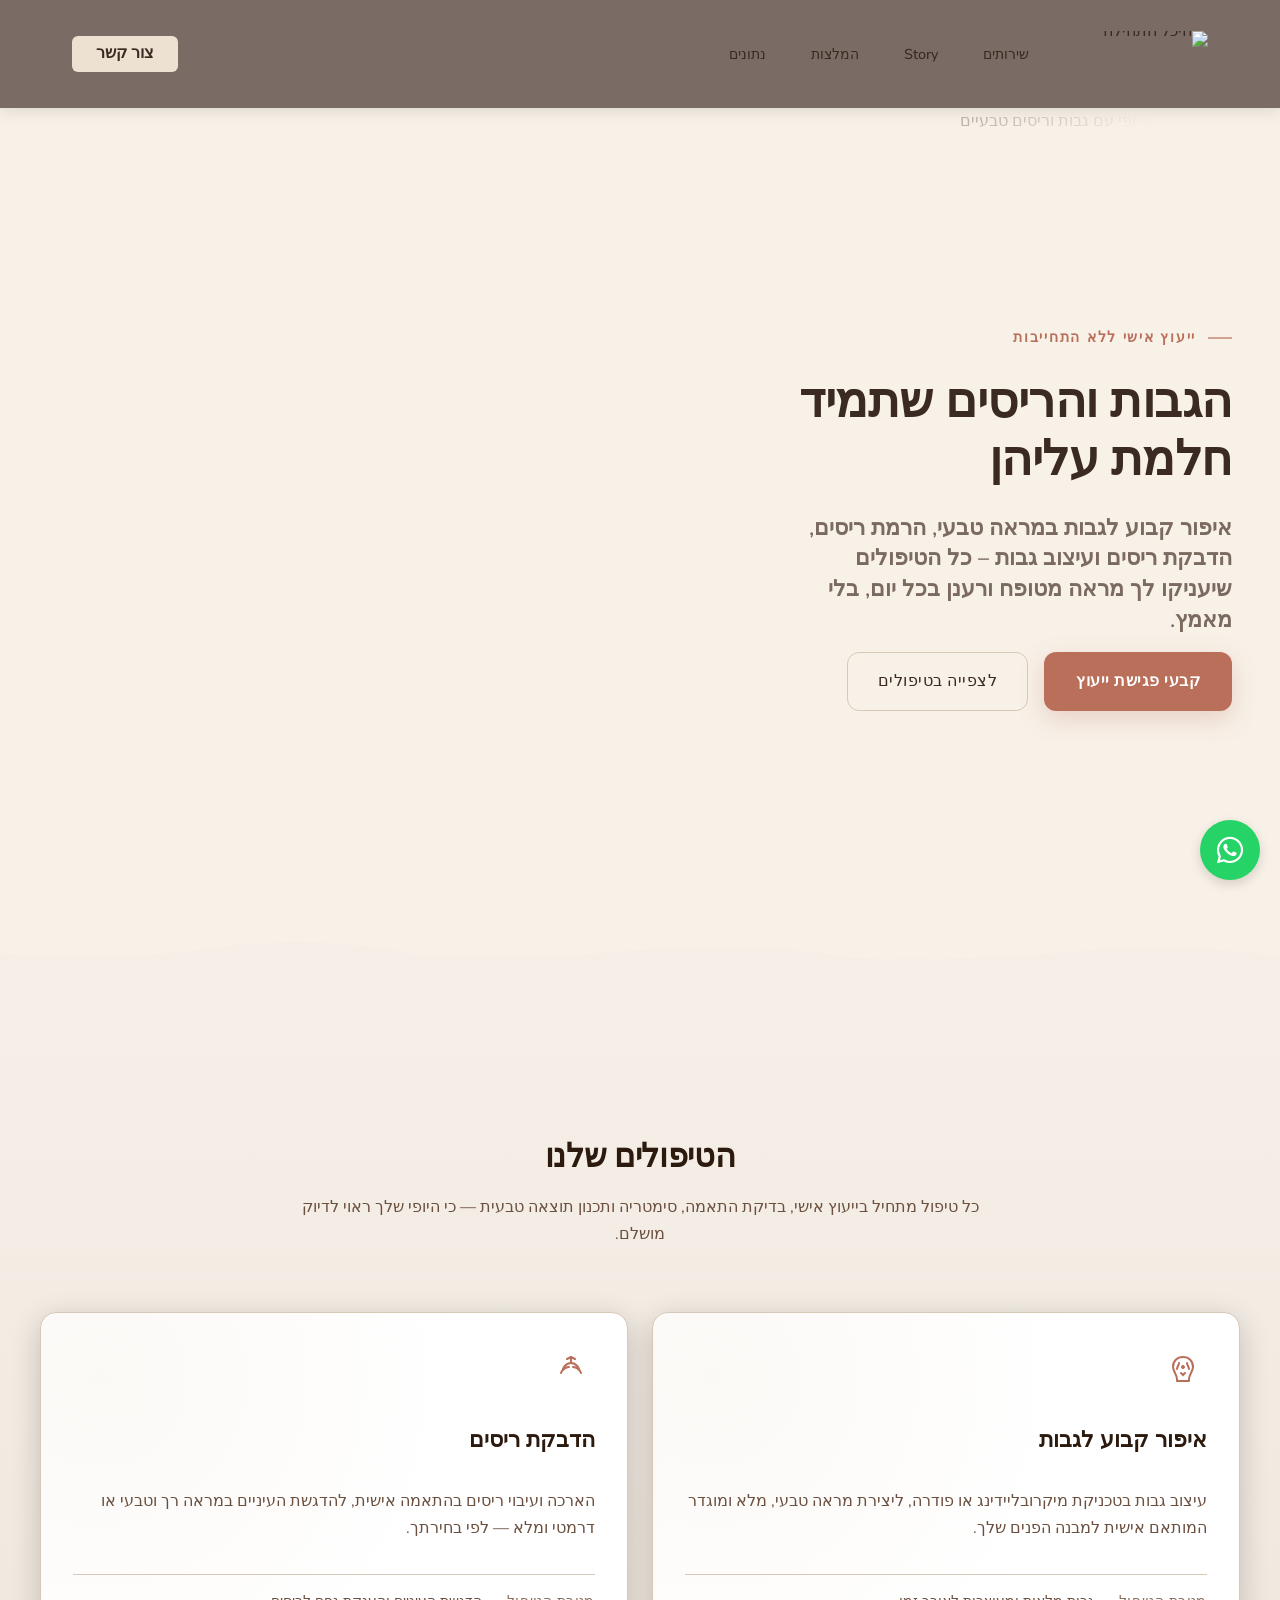
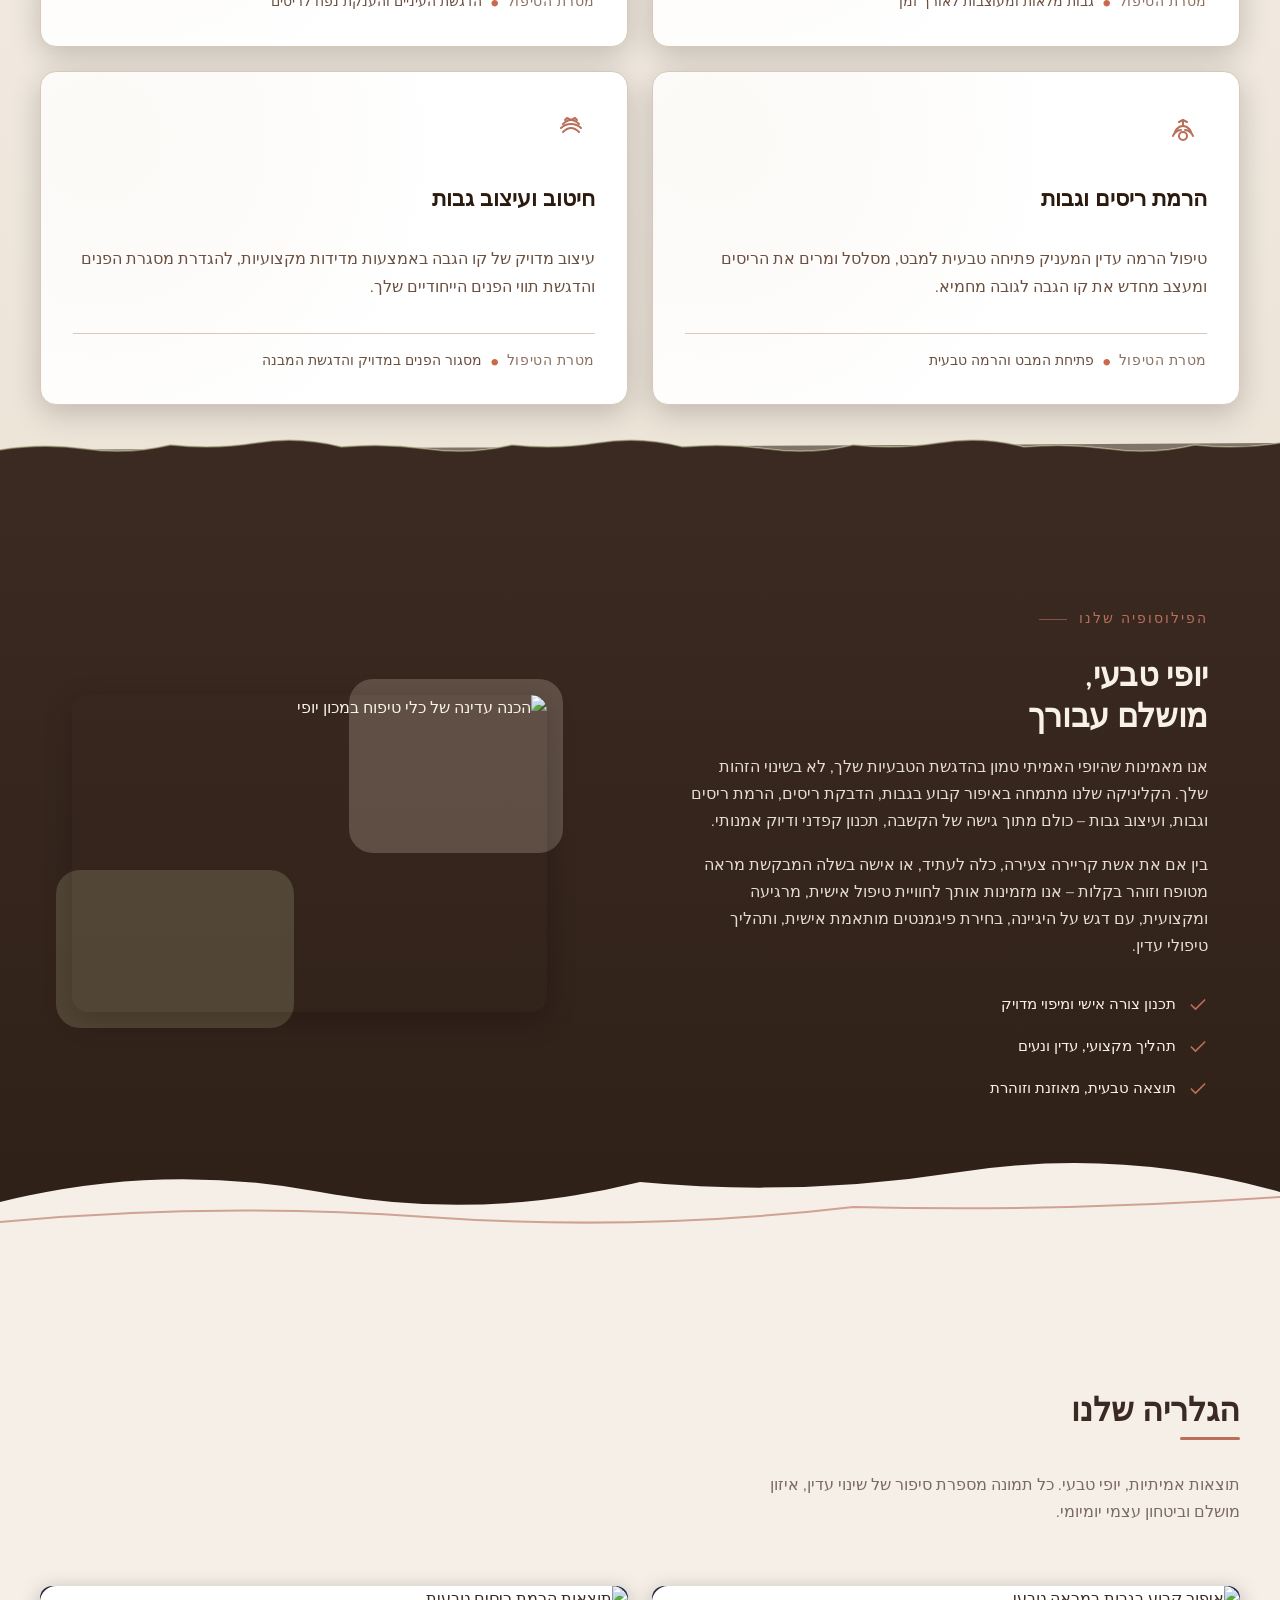
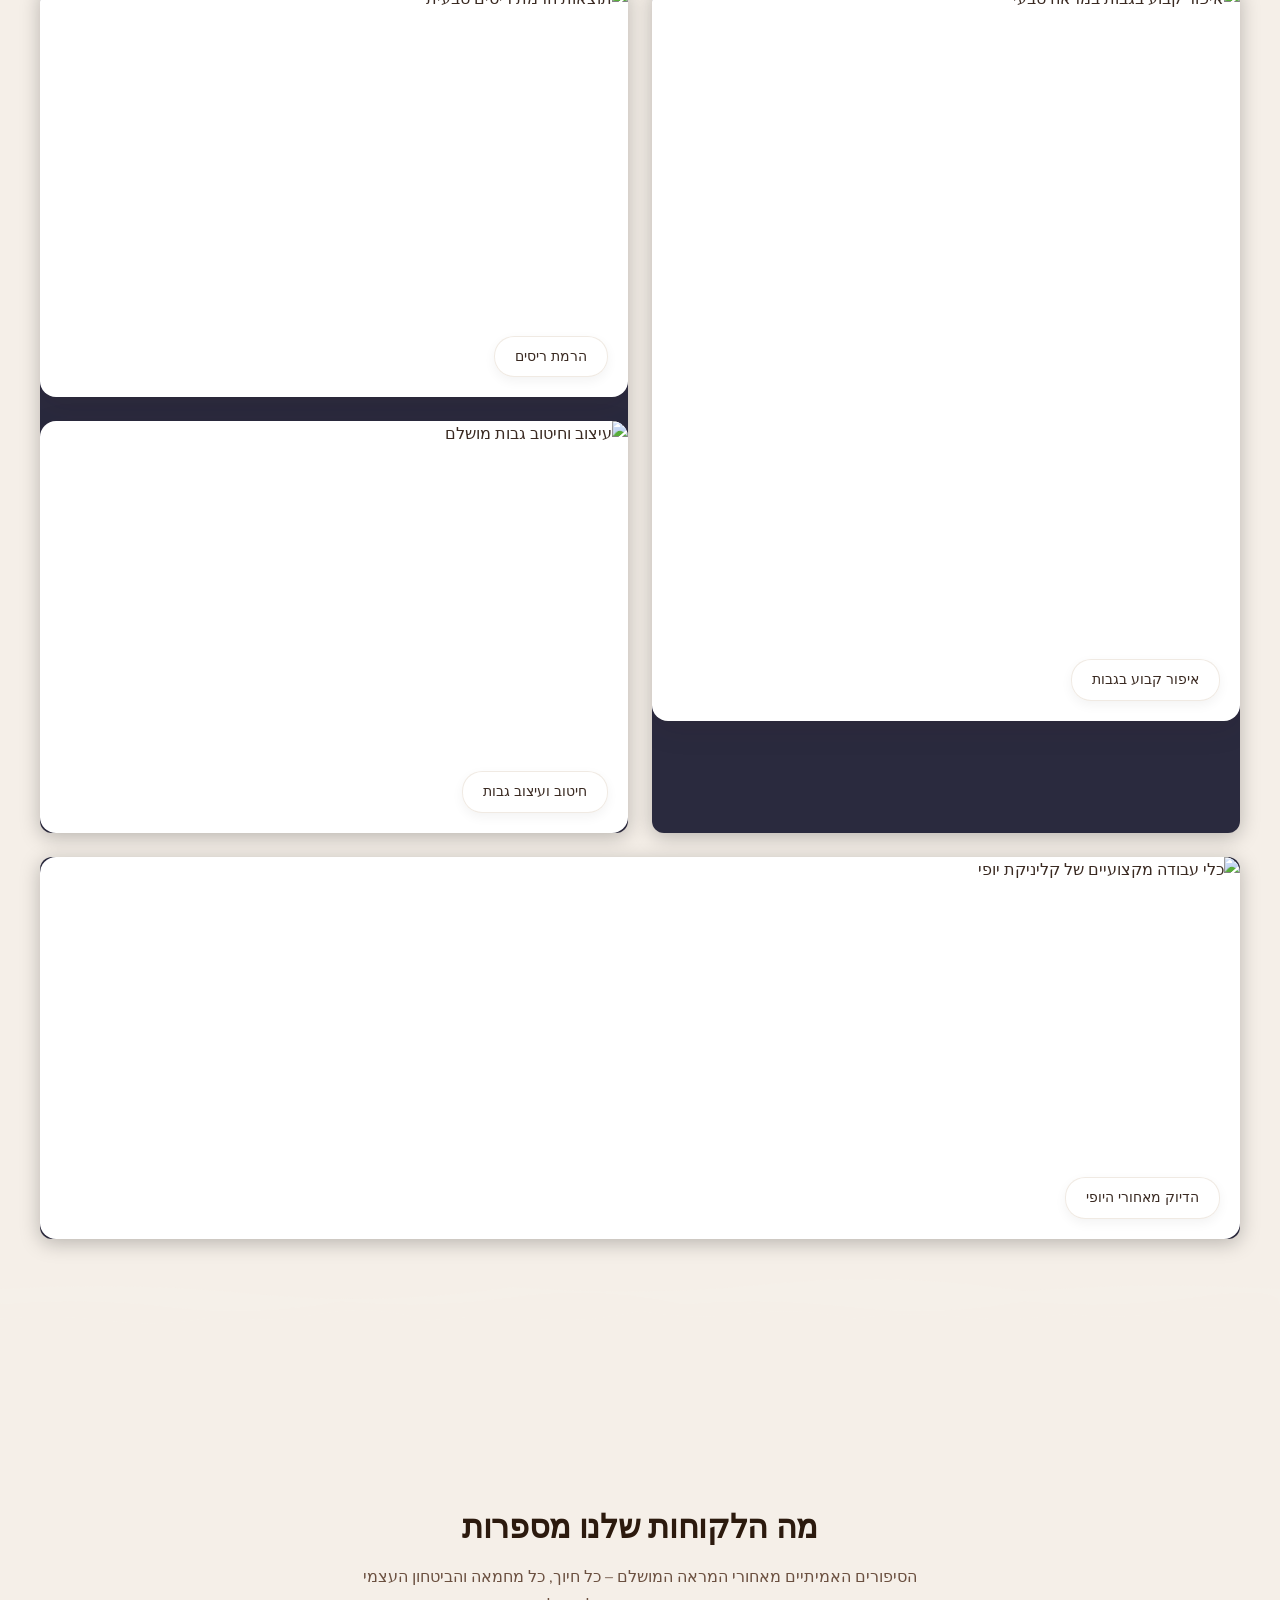
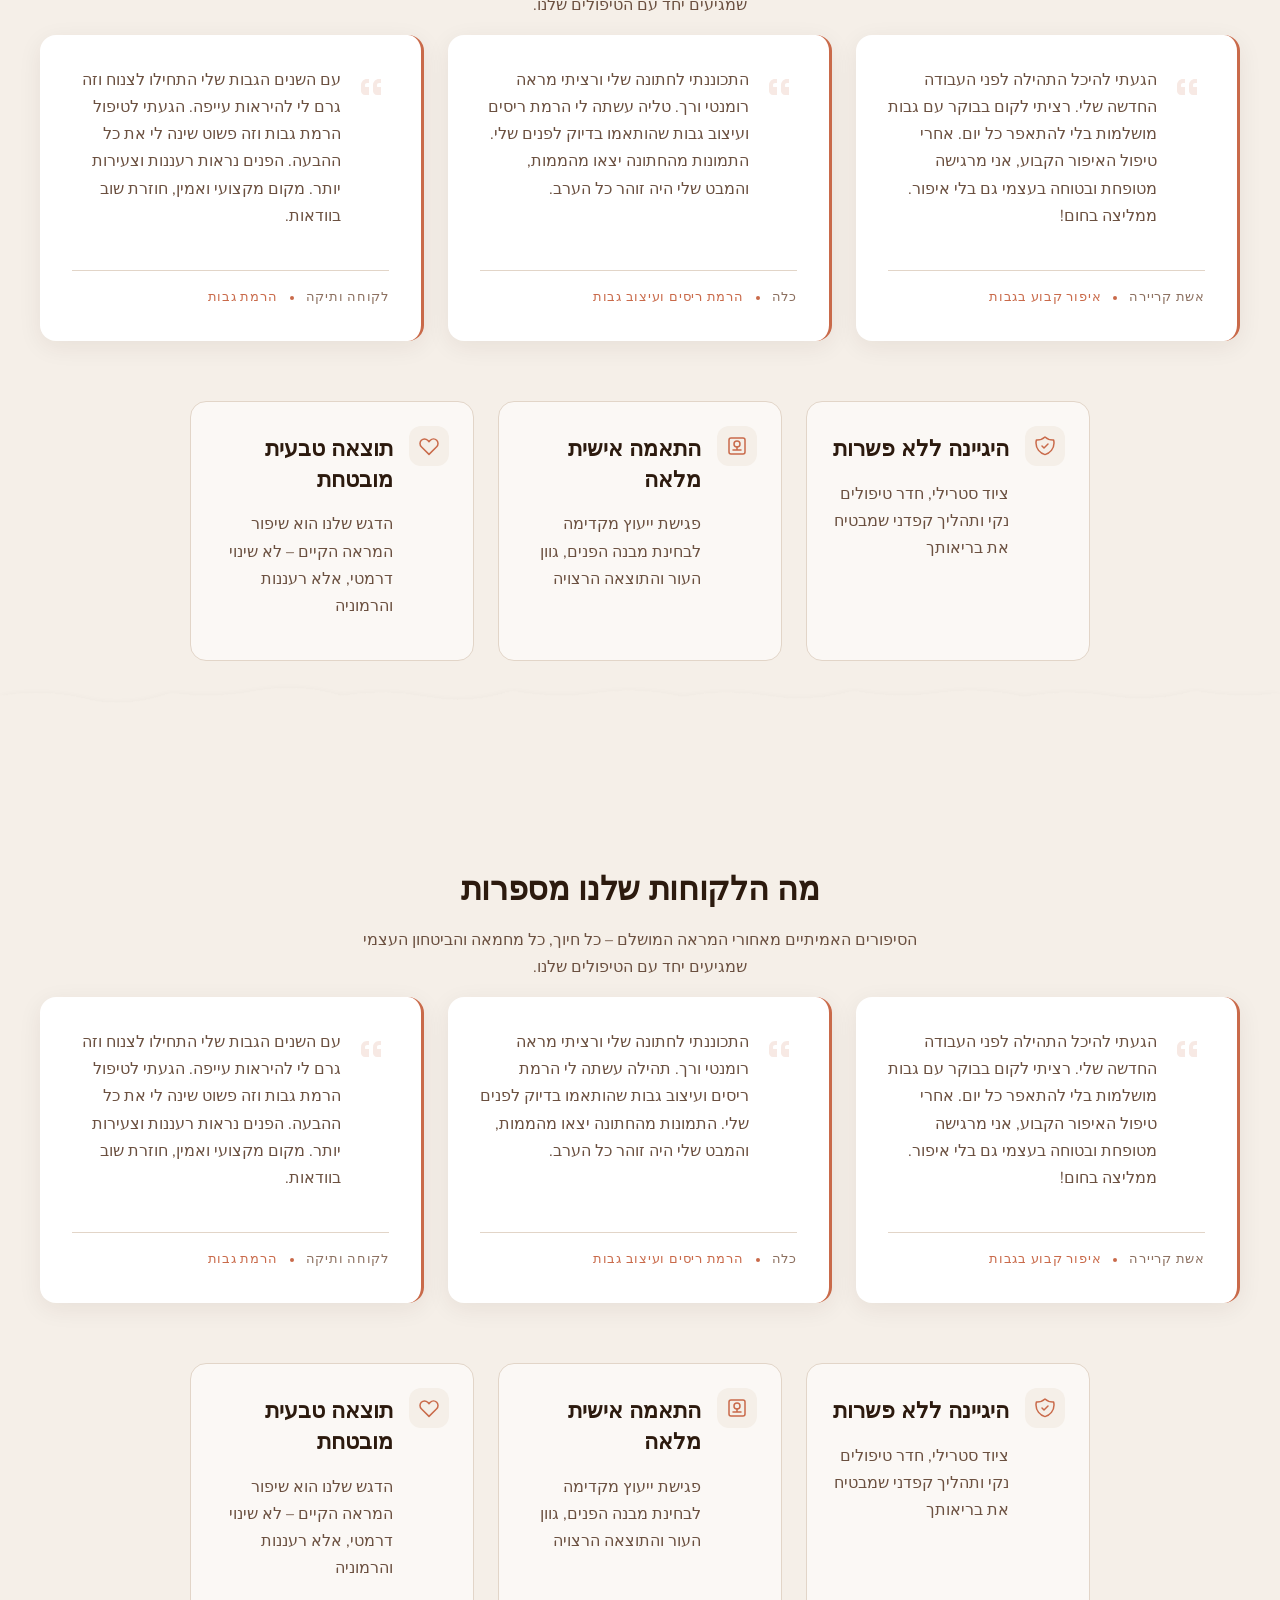
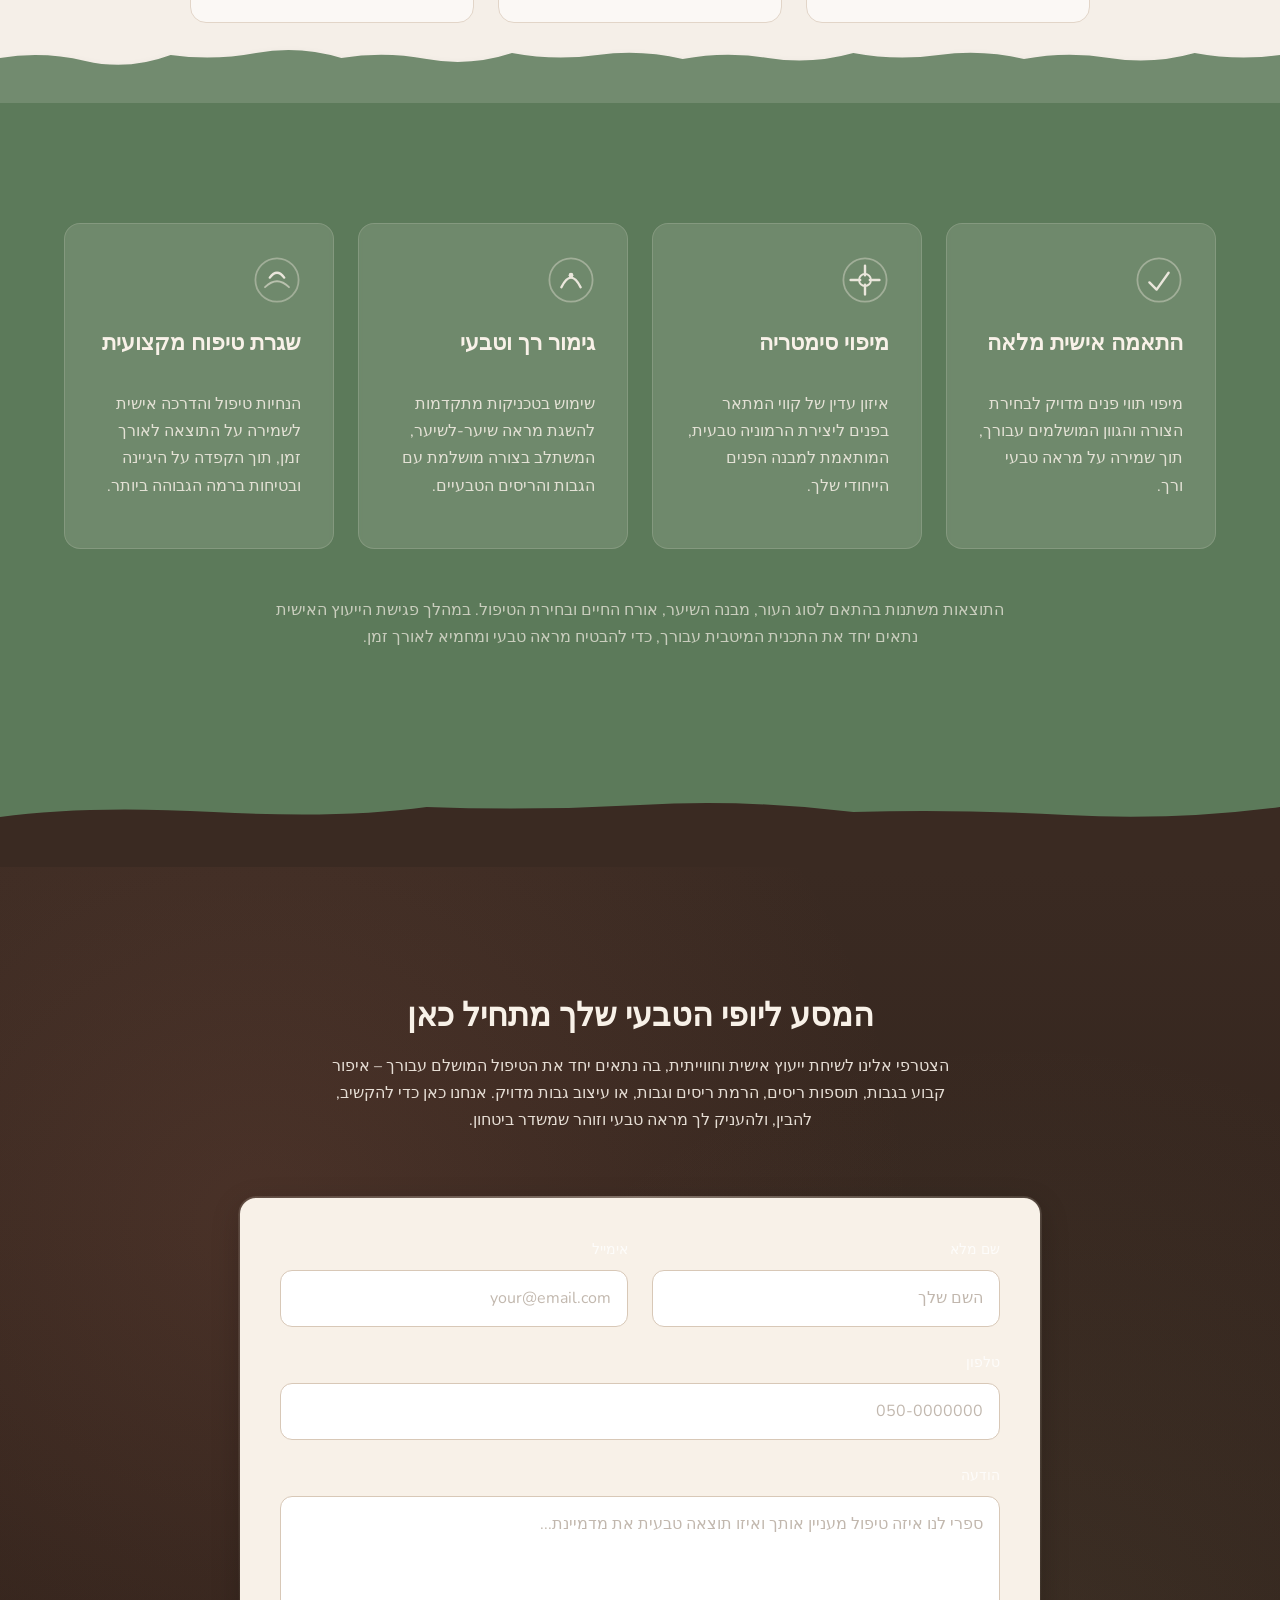
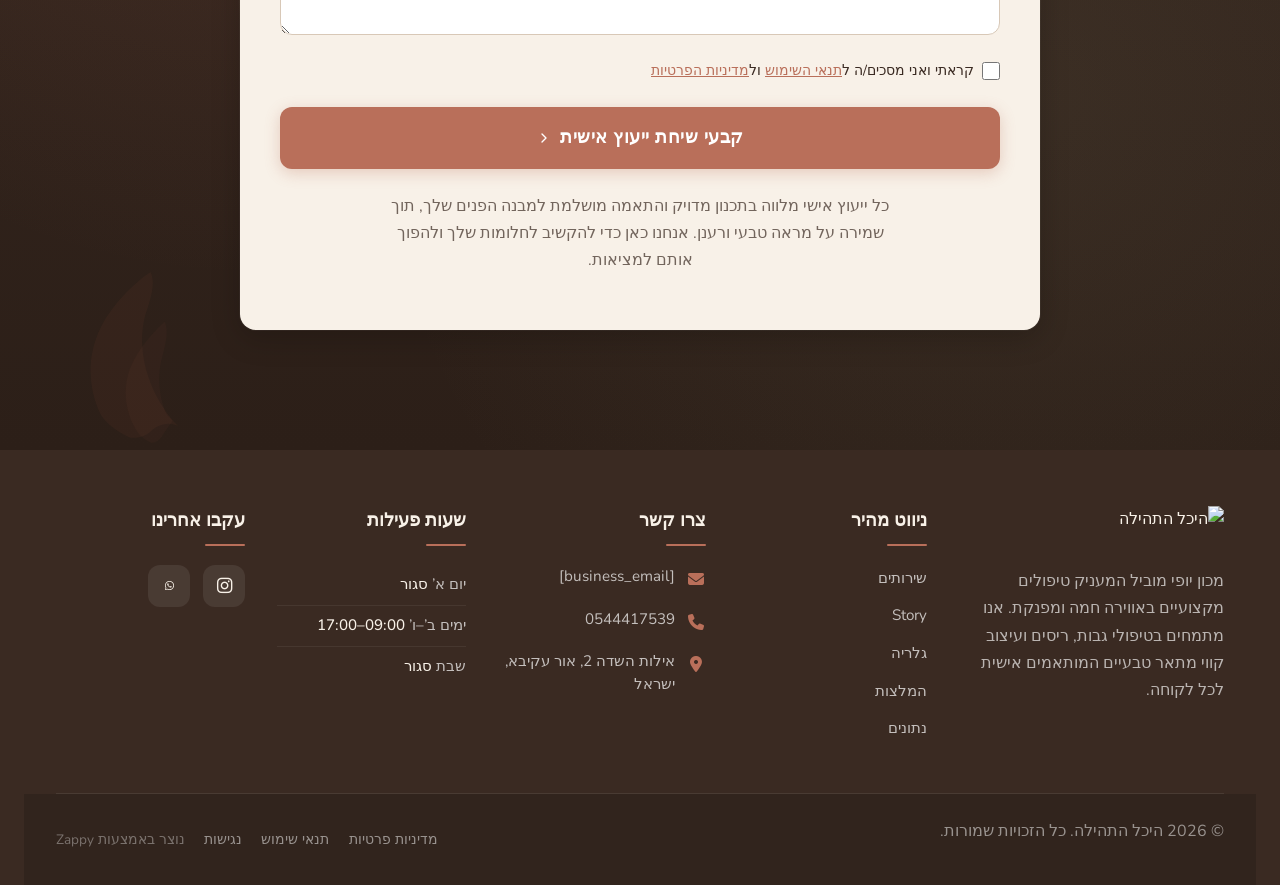
==== commit 23b70824: "Background sync: Progressive GitHub Sync" ====
--- a/index.html
+++ b/index.html
@@ -1174,7 +1174,7 @@
     <svg data-no-icon-edit="true" aria-hidden="true" viewBox="0 0 1200 60" preserveAspectRatio="none" xmlns="http://www.w3.org/2000/svg">
       <defs>
         <filter id="index-testimonials-shadow" x="-5%" y="-20%" width="110%" height="140%">
-          <fedropshadow dx="0" dy="4" stdDeviation="6" flood-color="#3A2A22" flood-opacity="0.08"></fedropshadow>
+          <feDropShadow dx="0" dy="4" stdDeviation="6" flood-color="#3A2A22" flood-opacity="0.08"></feDropShadow>
         </filter>
       </defs>
       <path d="M0,60 L0,15 Q40,8 80,18 T160,12 Q200,18 240,10 T320,15 Q360,8 400,16 T480,10 Q520,18 560,12 T640,16 Q680,8 720,15 T800,10 Q840,18 880,12 T960,16 Q1000,8 1040,15 T1120,10 Q1160,18 1200,12 L1200,60 Z" fill="#F5EFE8" filter="url(#index-testimonials-shadow)" opacity="0.85"></path>
@@ -1279,7 +1279,7 @@
     <svg data-no-icon-edit="true" aria-hidden="true" viewBox="0 0 1200 60" preserveAspectRatio="none" xmlns="http://www.w3.org/2000/svg">
       <defs>
         <filter id="index-testimonials-shadow-copy-1783368159696-bvlak" x="-5%" y="-20%" width="110%" height="140%">
-          <fedropshadow dx="0" dy="4" stdDeviation="6" flood-color="#3A2A22" flood-opacity="0.08"></fedropshadow>
+          <feDropShadow dx="0" dy="4" stdDeviation="6" flood-color="#3A2A22" flood-opacity="0.08"></feDropShadow>
         </filter>
       </defs>
       <path d="M0,60 L0,15 Q40,8 80,18 T160,12 Q200,18 240,10 T320,15 Q360,8 400,16 T480,10 Q520,18 560,12 T640,16 Q680,8 720,15 T800,10 Q840,18 880,12 T960,16 Q1000,8 1040,15 T1120,10 Q1160,18 1200,12 L1200,60 Z" fill="#5C7A5A" filter="url(#index-testimonials-shadow)" opacity="0.85"></path>
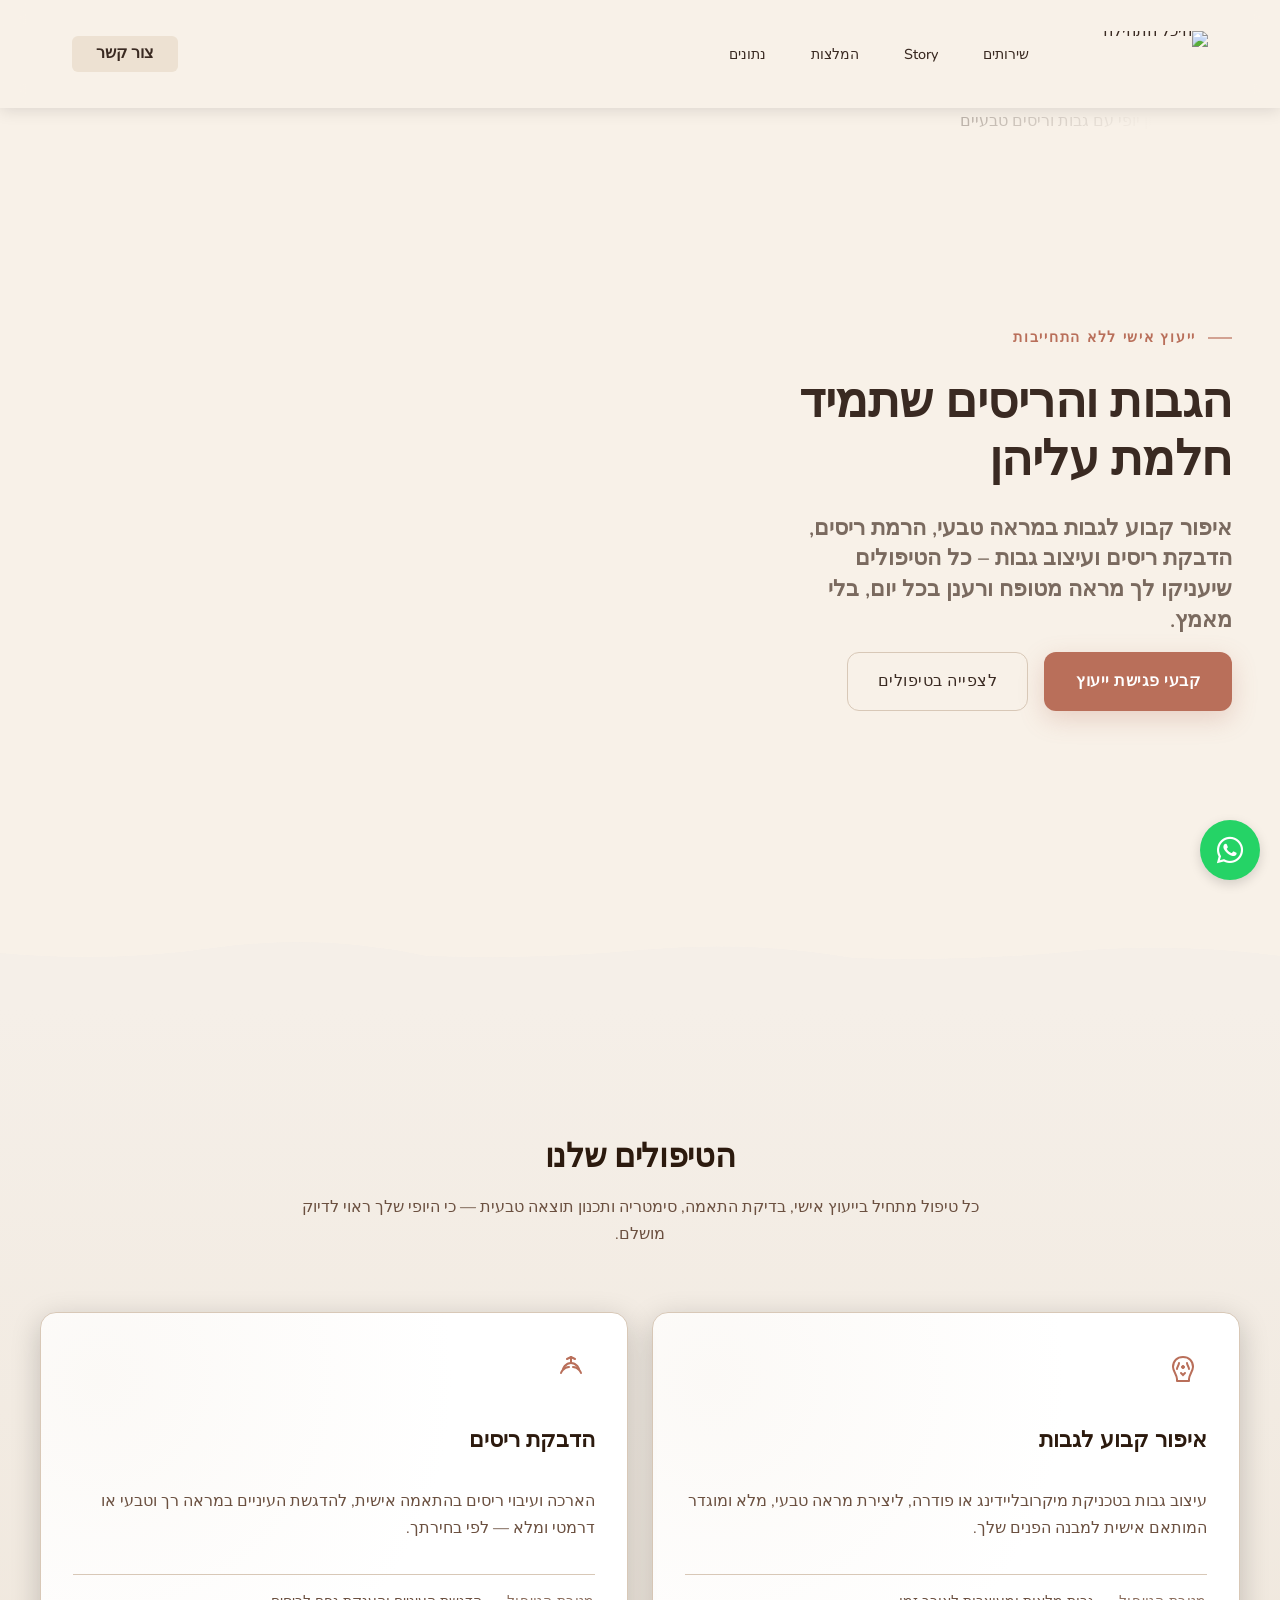
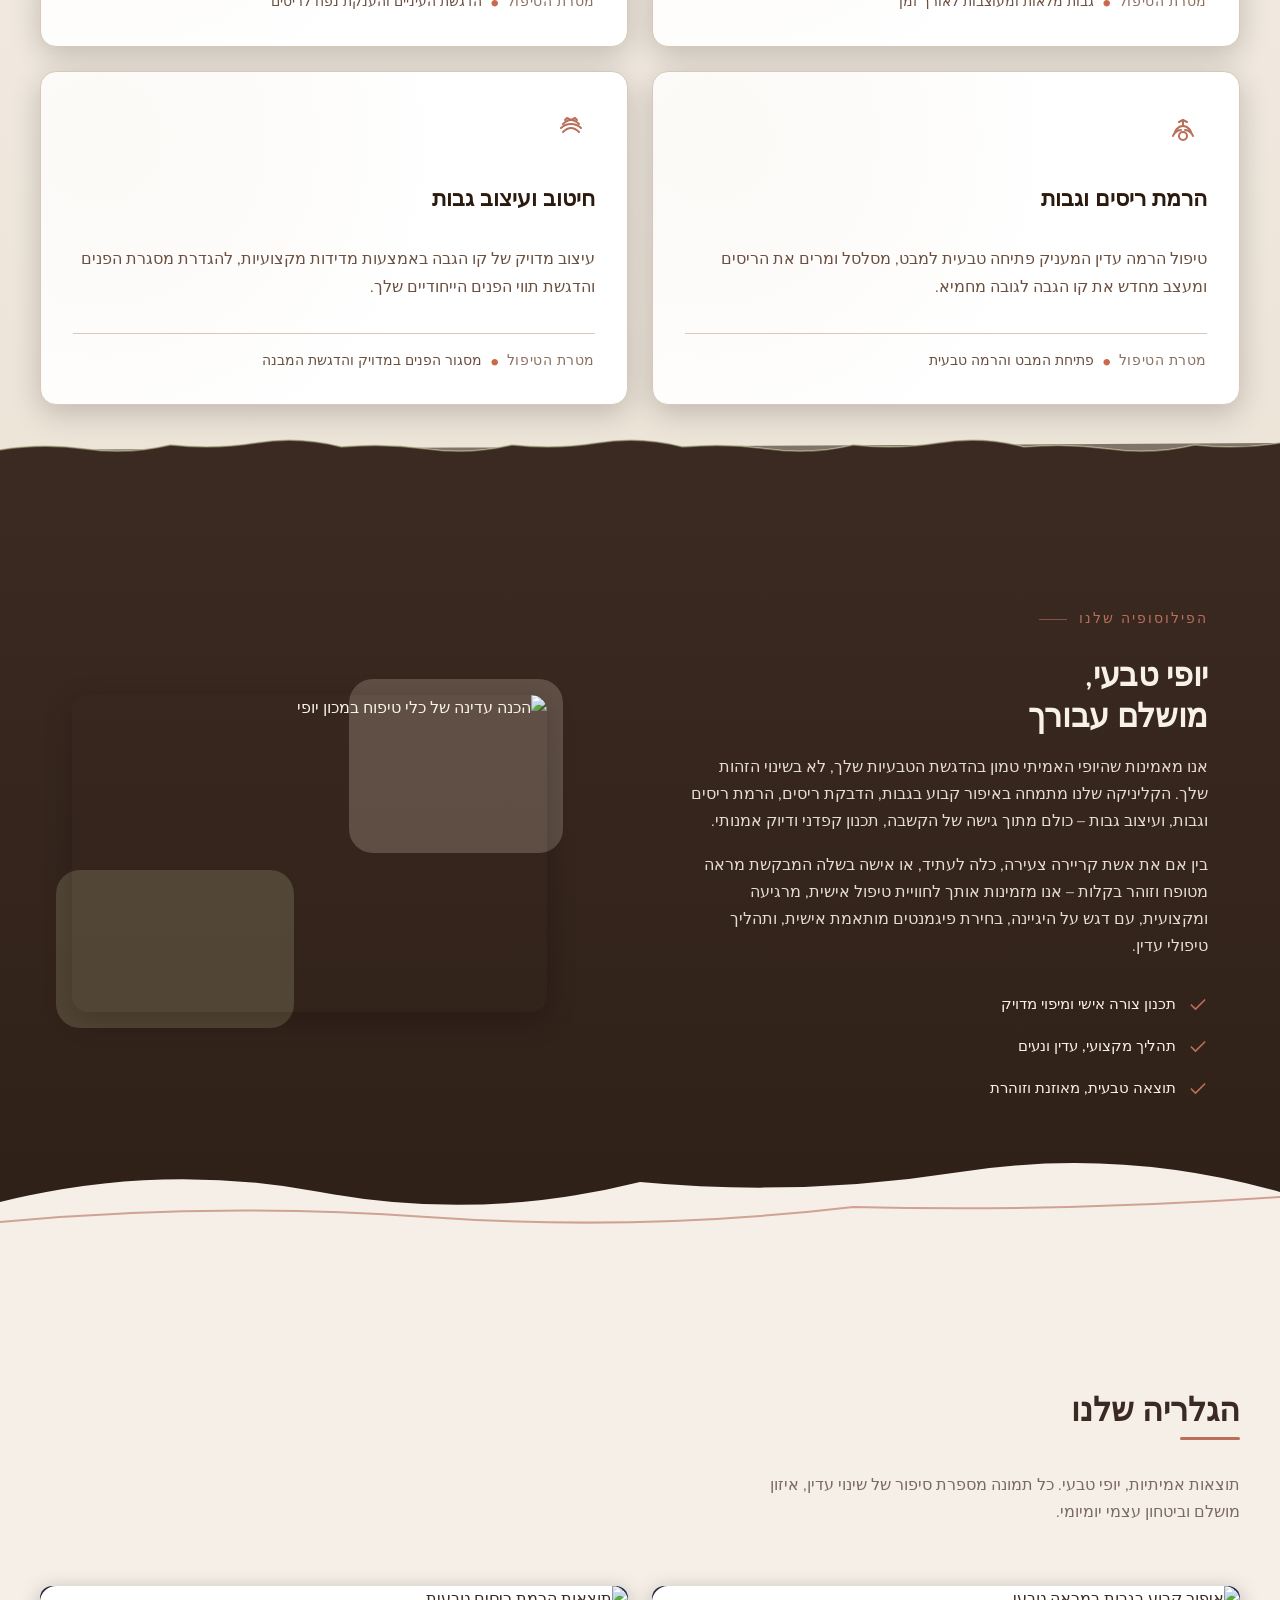
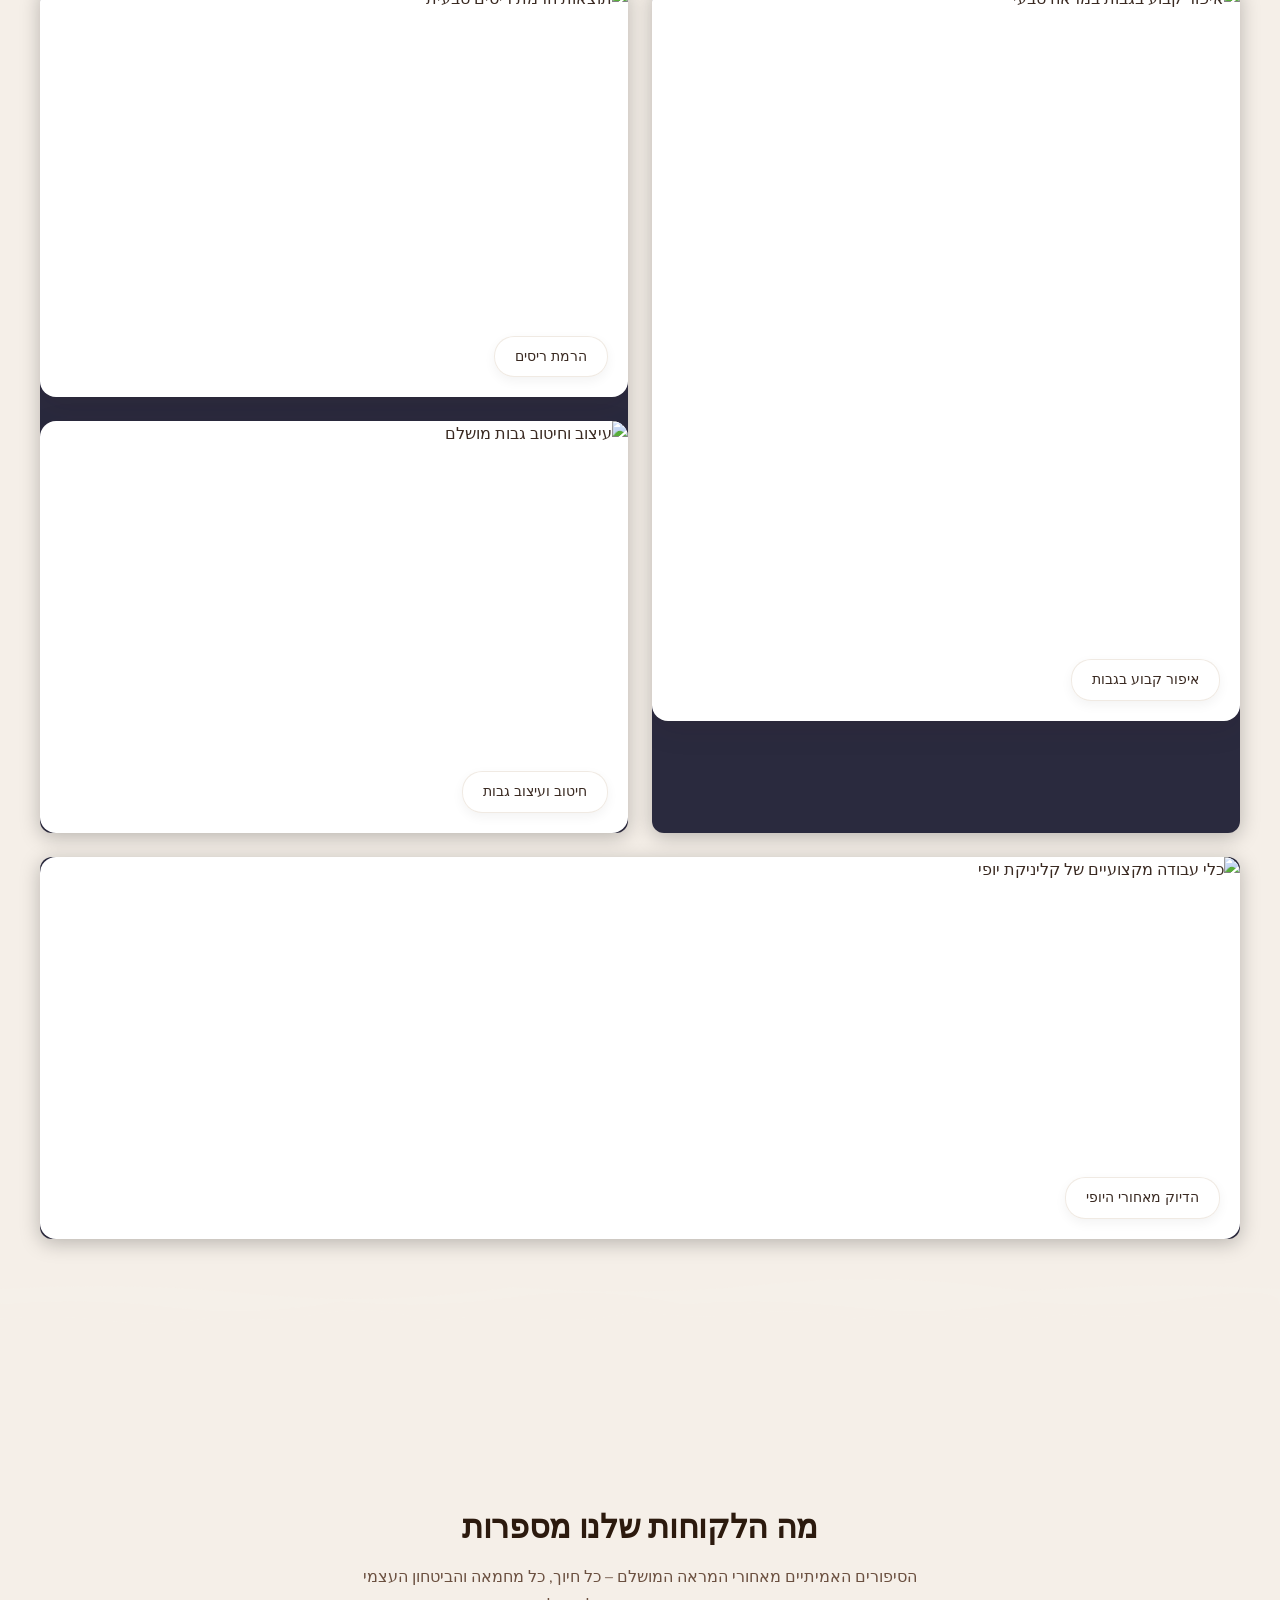
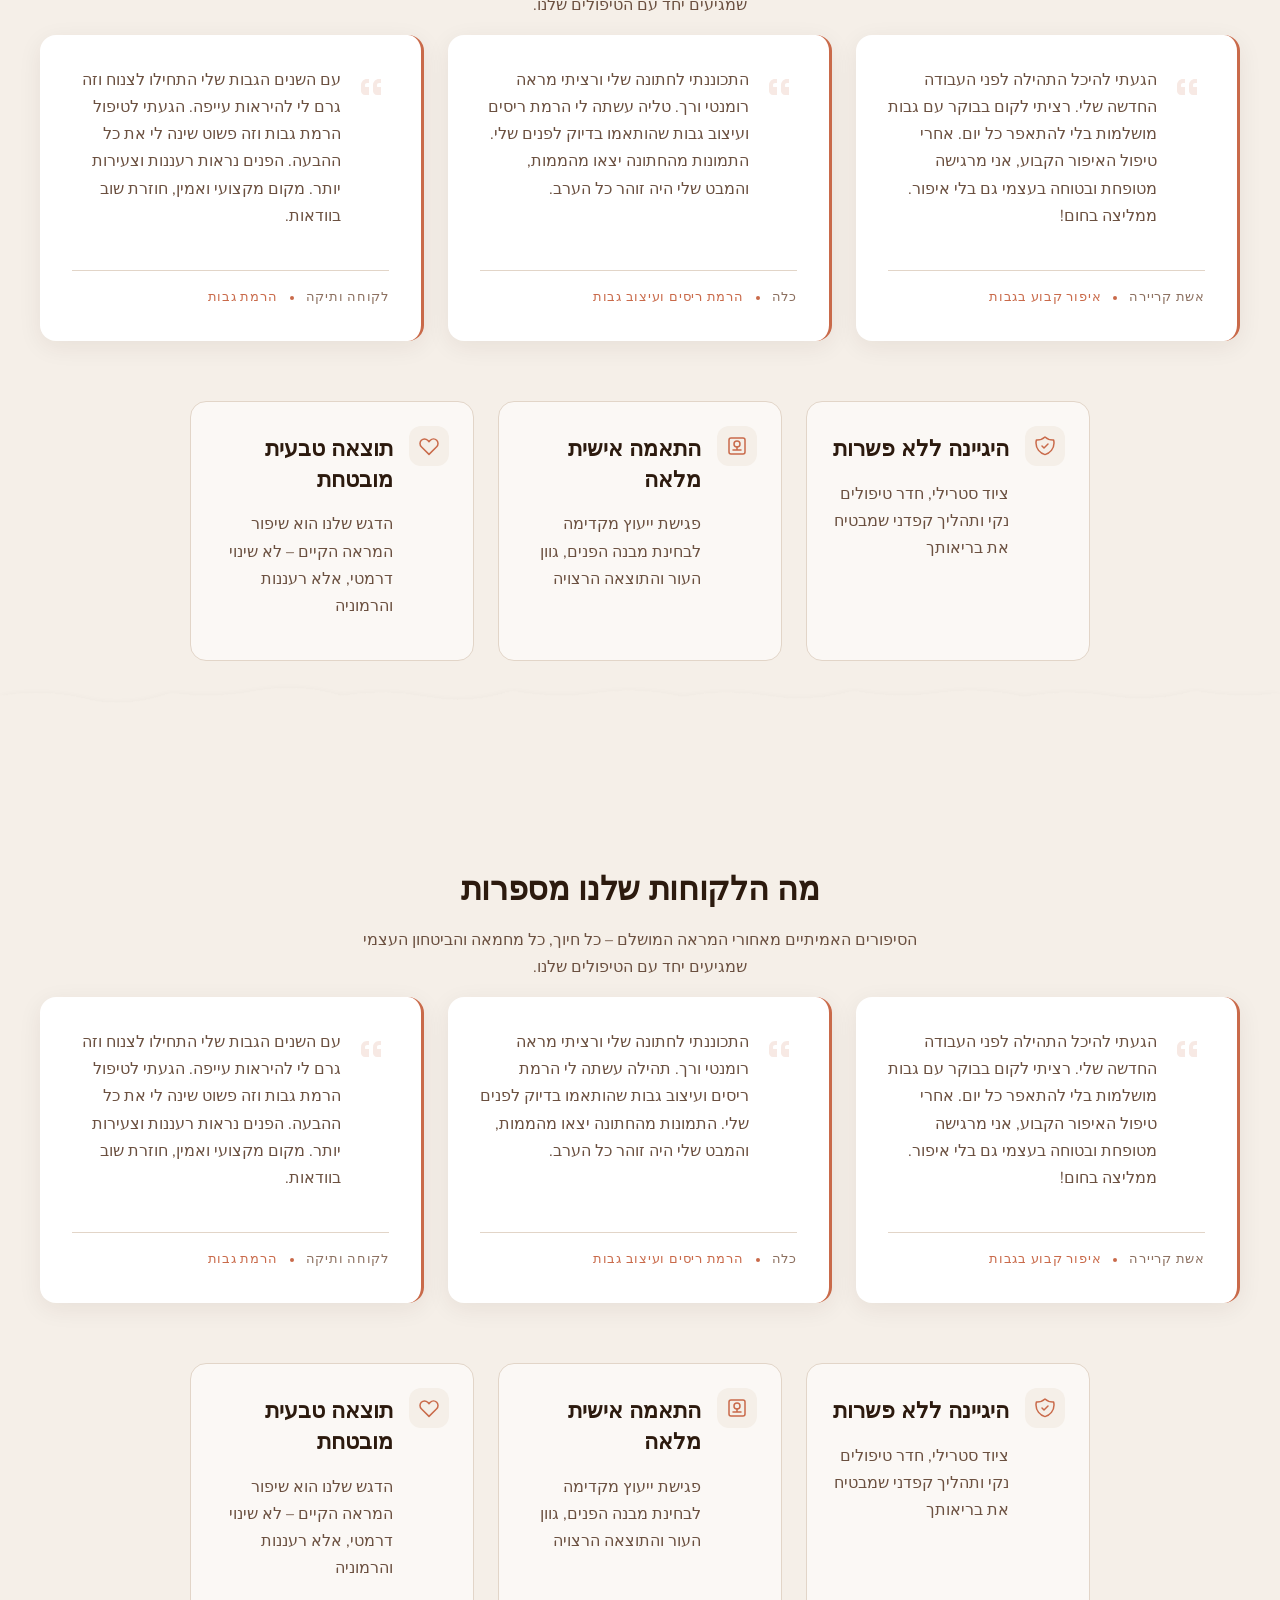
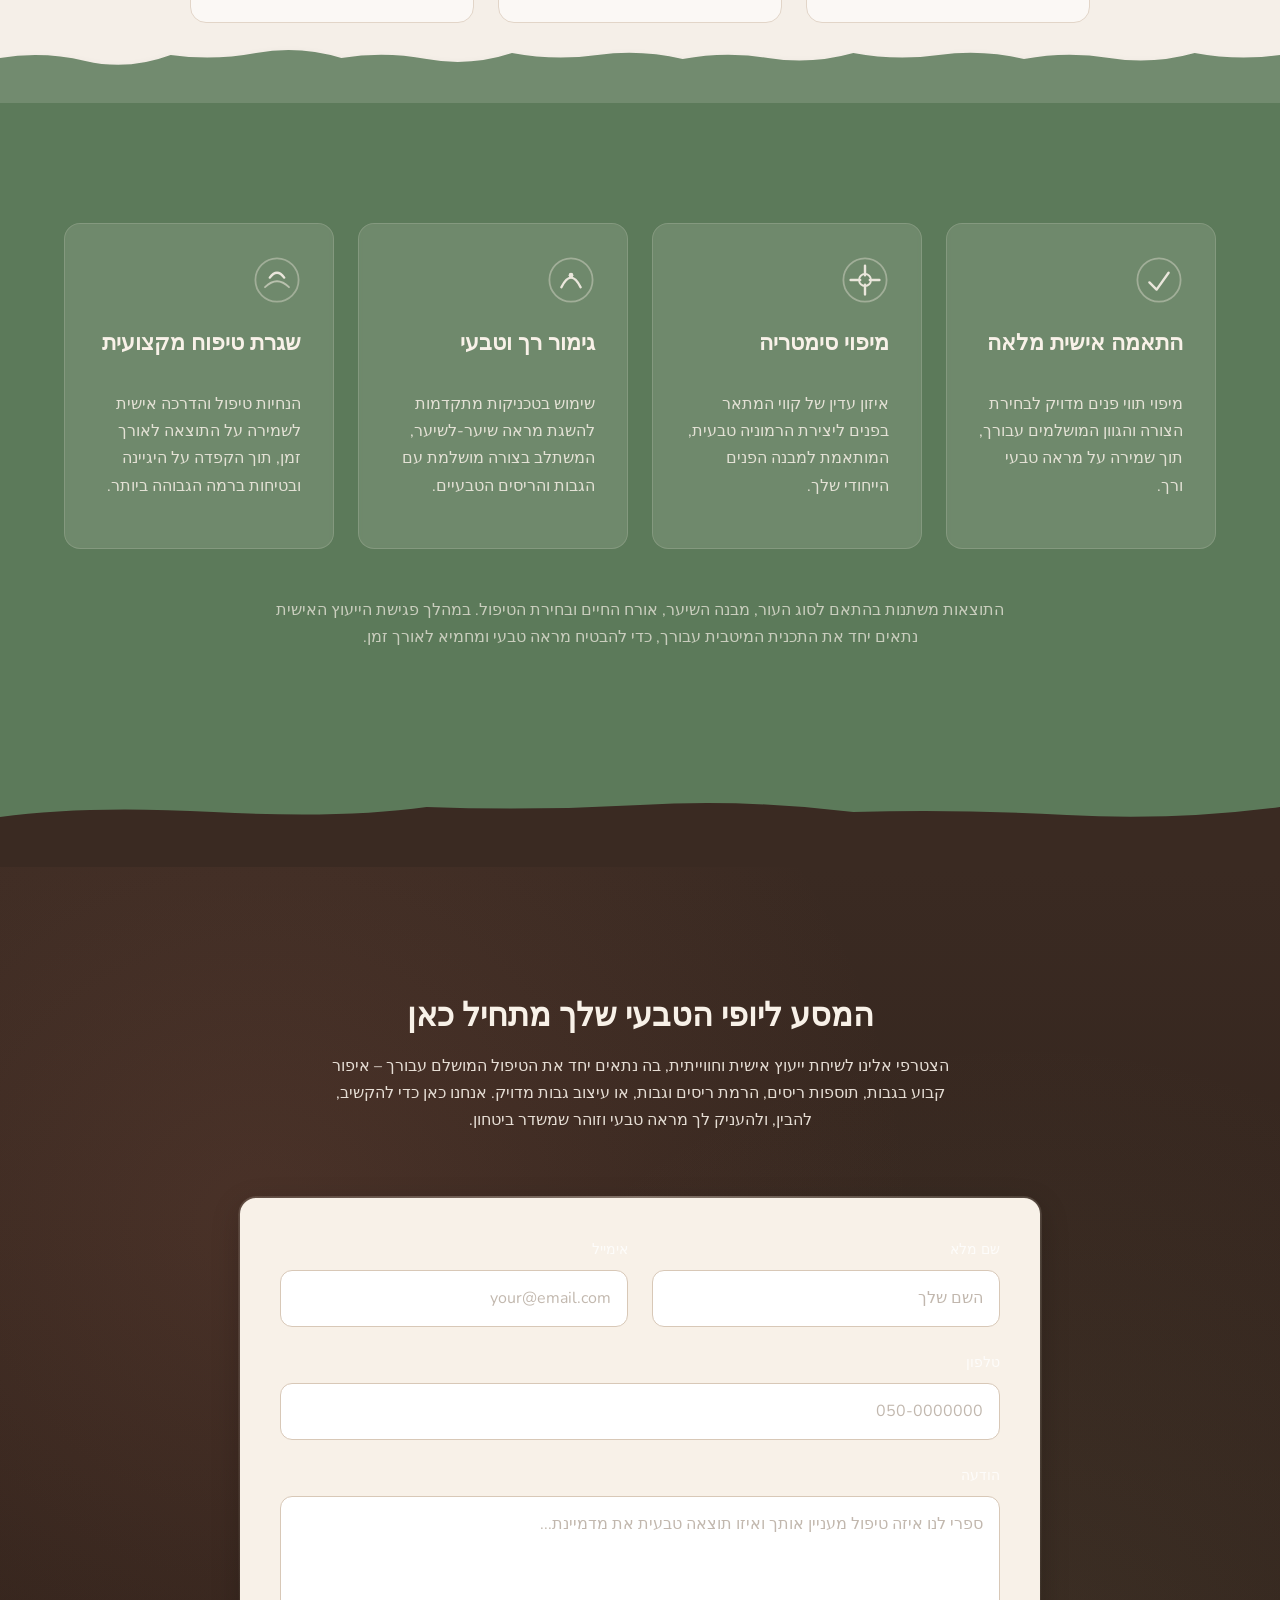
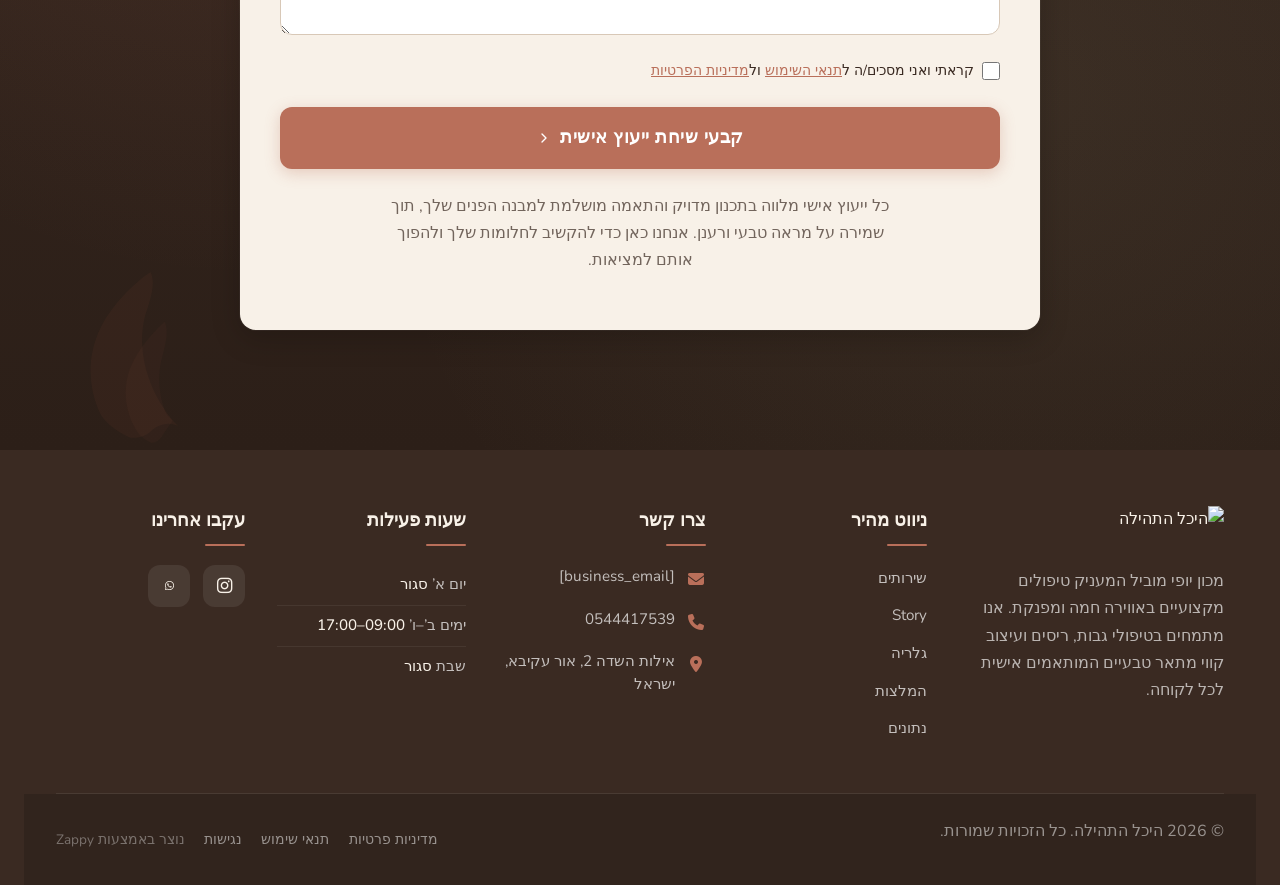
==== commit d5d3f179: "Background sync: Progressive GitHub Sync" ====
--- a/index.html
+++ b/index.html
@@ -368,7 +368,7 @@
   
   <div class="nav-container">
     <div class="nav-right-group"><div class="nav-brand">
-      <a href="/" class="logo-link"><img class="logo" src="/assets/site-----image-1.webp" alt="היכל התהילה"></a>
+      <a href="/" class="logo-link"><img class="logo" src="/assets/beauty-aesthetics-logo-1783371275764-o9oww0.webp?v=1783371276613-eyqjm1" alt="היכל התהילה"></a>
     </div><ul id="navMenu" class="nav-menu"><li><a href="#services">שירותים</a></li><li><a href="#story">Story</a></li><li><a href="#testimonials">המלצות</a></li><li><a href="#stats">נתונים</a></li><li class="mobile-contact-link nav-cta-mobile-item"><a href="#cta" class="nav-cta-btn">צור קשר</a></li></ul></div>
     
     
@@ -1174,7 +1174,7 @@
     <svg data-no-icon-edit="true" aria-hidden="true" viewBox="0 0 1200 60" preserveAspectRatio="none" xmlns="http://www.w3.org/2000/svg">
       <defs>
         <filter id="index-testimonials-shadow" x="-5%" y="-20%" width="110%" height="140%">
-          <feDropShadow dx="0" dy="4" stdDeviation="6" flood-color="#3A2A22" flood-opacity="0.08"></feDropShadow>
+          <fedropshadow dx="0" dy="4" stdDeviation="6" flood-color="#3A2A22" flood-opacity="0.08"></fedropshadow>
         </filter>
       </defs>
       <path d="M0,60 L0,15 Q40,8 80,18 T160,12 Q200,18 240,10 T320,15 Q360,8 400,16 T480,10 Q520,18 560,12 T640,16 Q680,8 720,15 T800,10 Q840,18 880,12 T960,16 Q1000,8 1040,15 T1120,10 Q1160,18 1200,12 L1200,60 Z" fill="#F5EFE8" filter="url(#index-testimonials-shadow)" opacity="0.85"></path>
@@ -1279,7 +1279,7 @@
     <svg data-no-icon-edit="true" aria-hidden="true" viewBox="0 0 1200 60" preserveAspectRatio="none" xmlns="http://www.w3.org/2000/svg">
       <defs>
         <filter id="index-testimonials-shadow-copy-1783368159696-bvlak" x="-5%" y="-20%" width="110%" height="140%">
-          <feDropShadow dx="0" dy="4" stdDeviation="6" flood-color="#3A2A22" flood-opacity="0.08"></feDropShadow>
+          <fedropshadow dx="0" dy="4" stdDeviation="6" flood-color="#3A2A22" flood-opacity="0.08"></fedropshadow>
         </filter>
       </defs>
       <path d="M0,60 L0,15 Q40,8 80,18 T160,12 Q200,18 240,10 T320,15 Q360,8 400,16 T480,10 Q520,18 560,12 T640,16 Q680,8 720,15 T800,10 Q840,18 880,12 T960,16 Q1000,8 1040,15 T1120,10 Q1160,18 1200,12 L1200,60 Z" fill="#5C7A5A" filter="url(#index-testimonials-shadow)" opacity="0.85"></path>
